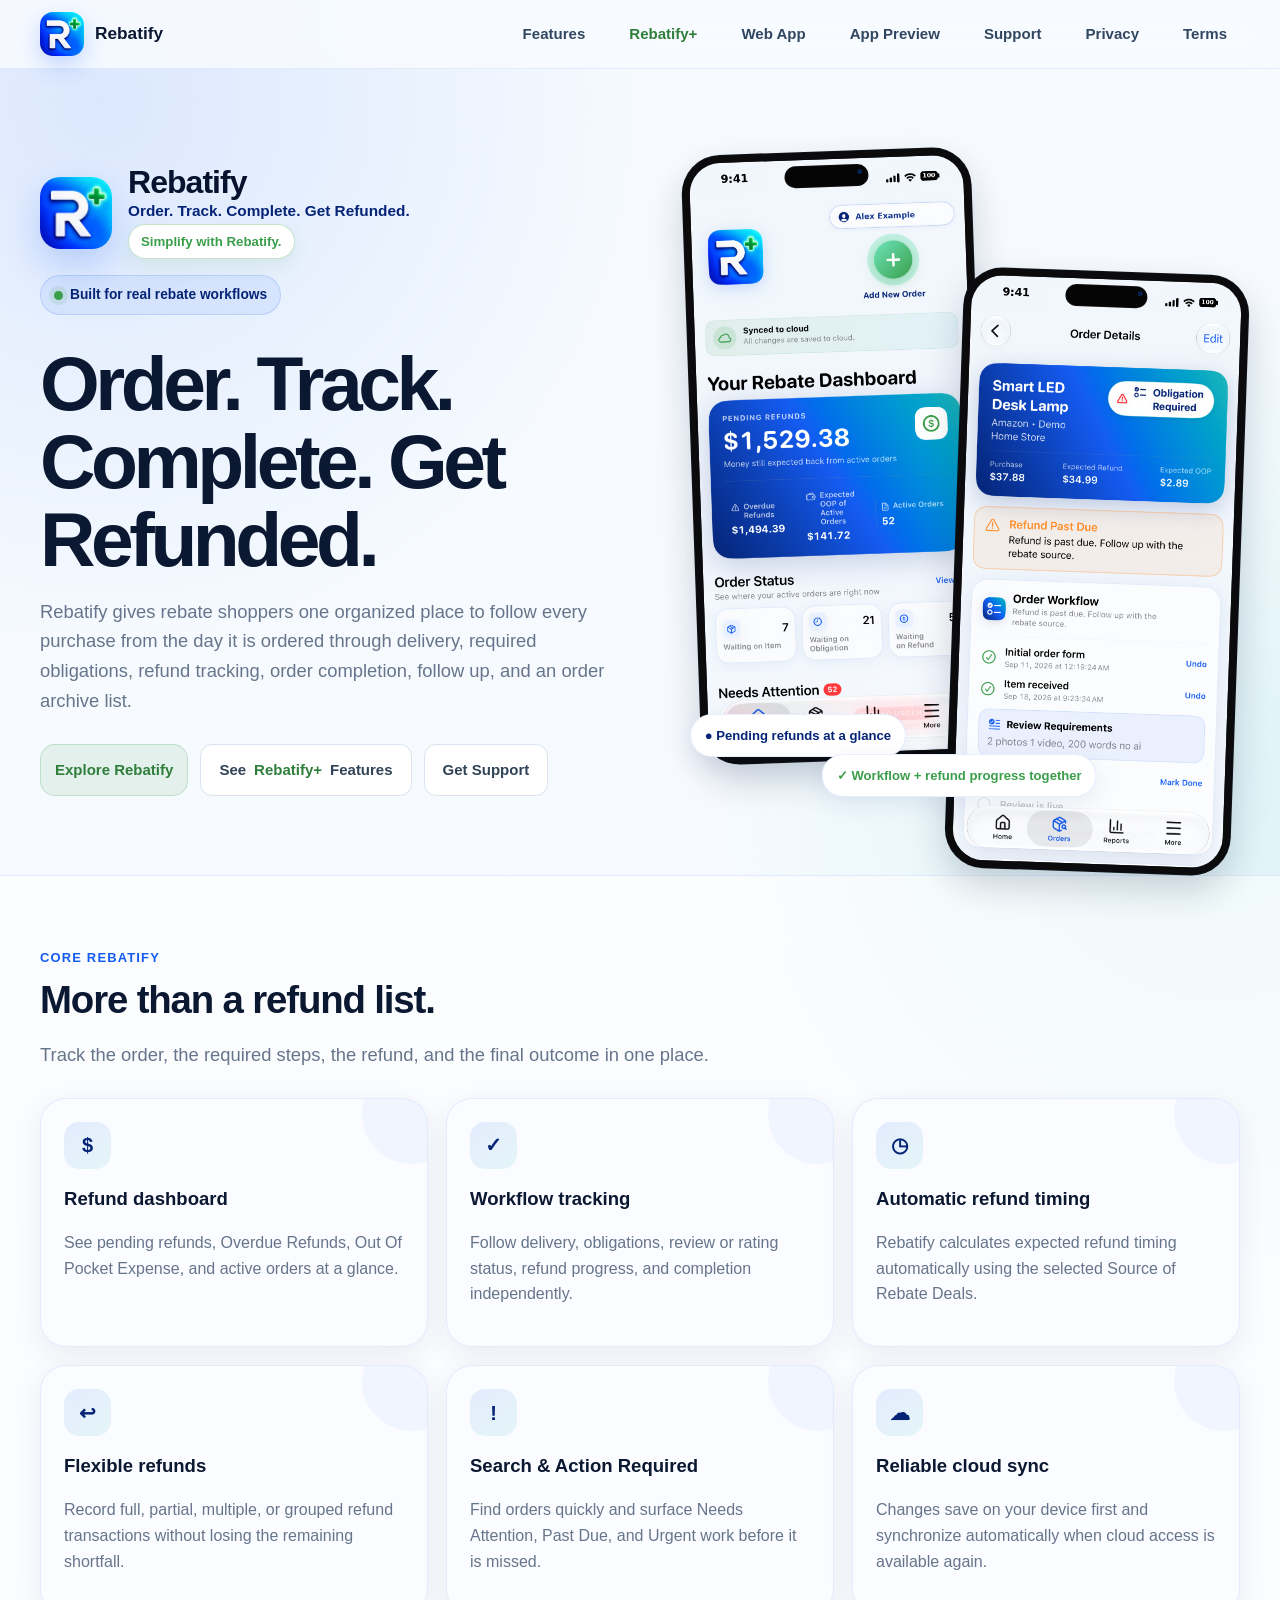
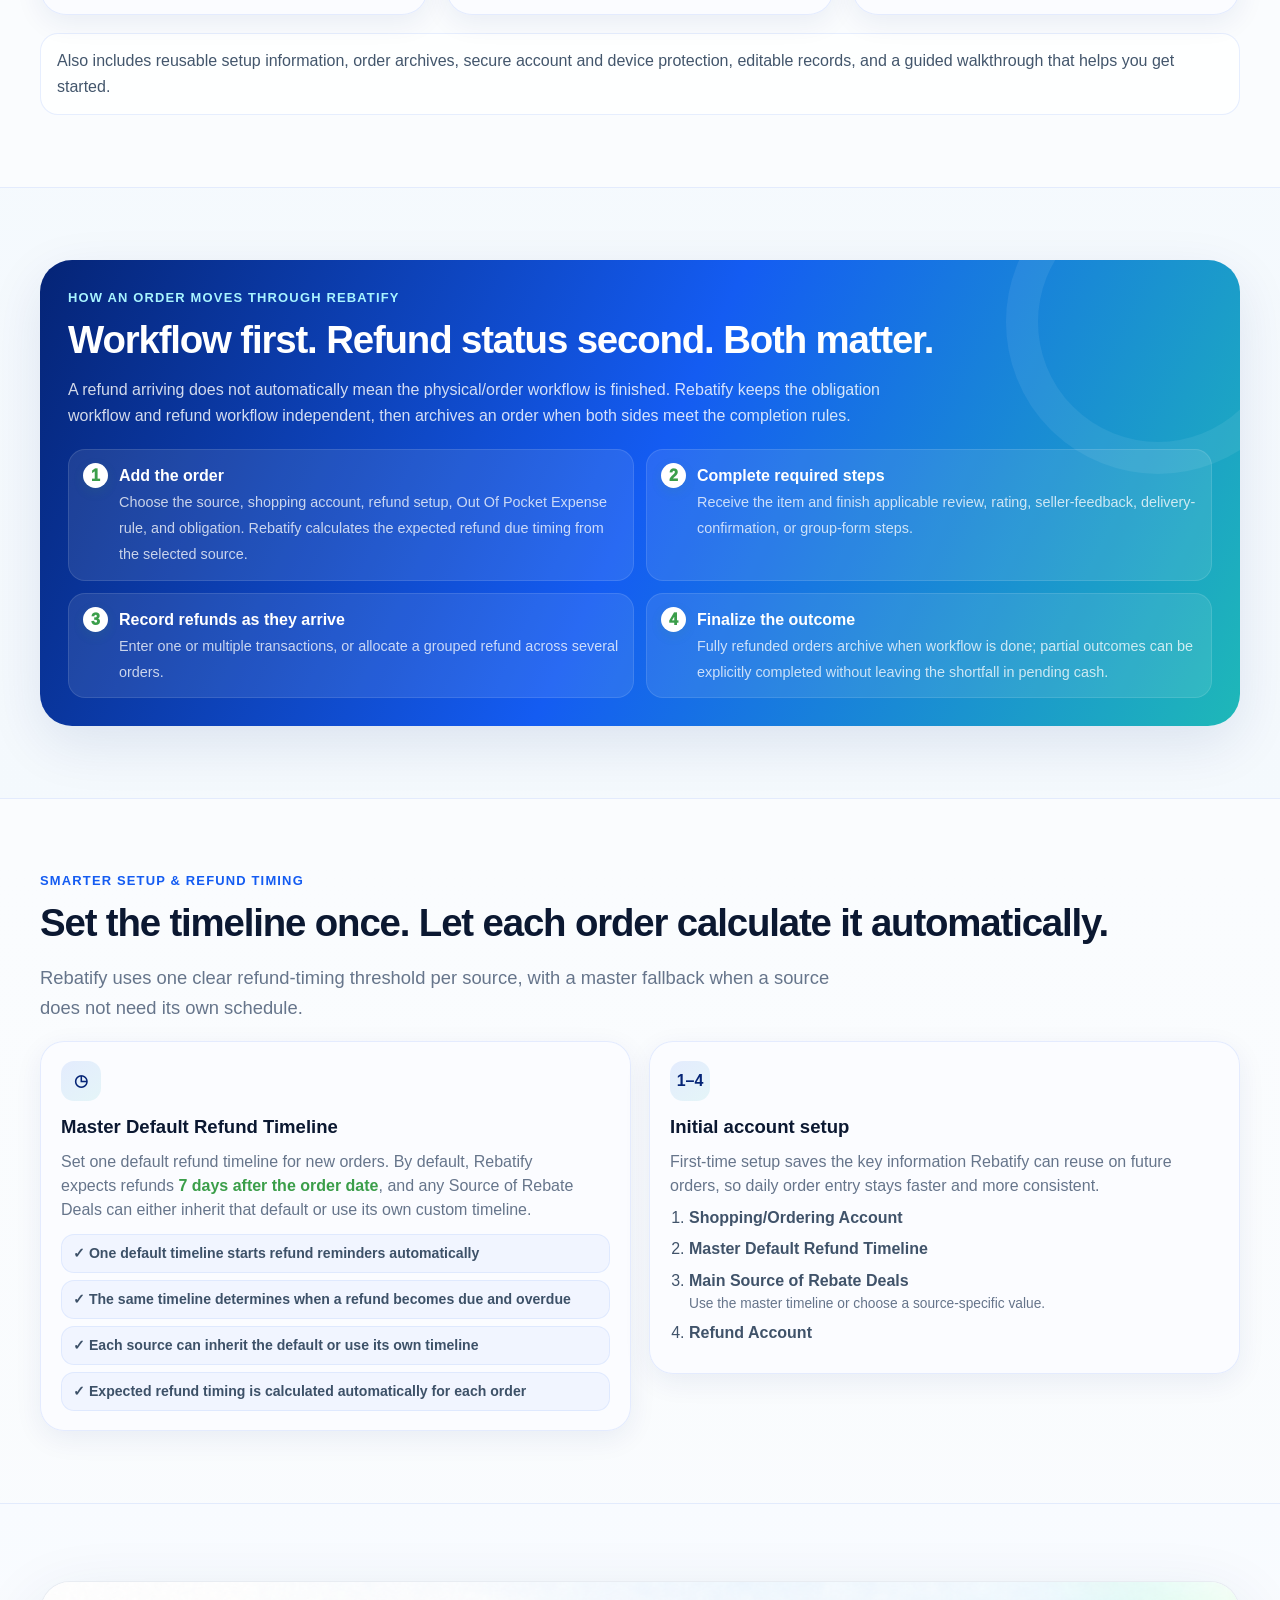
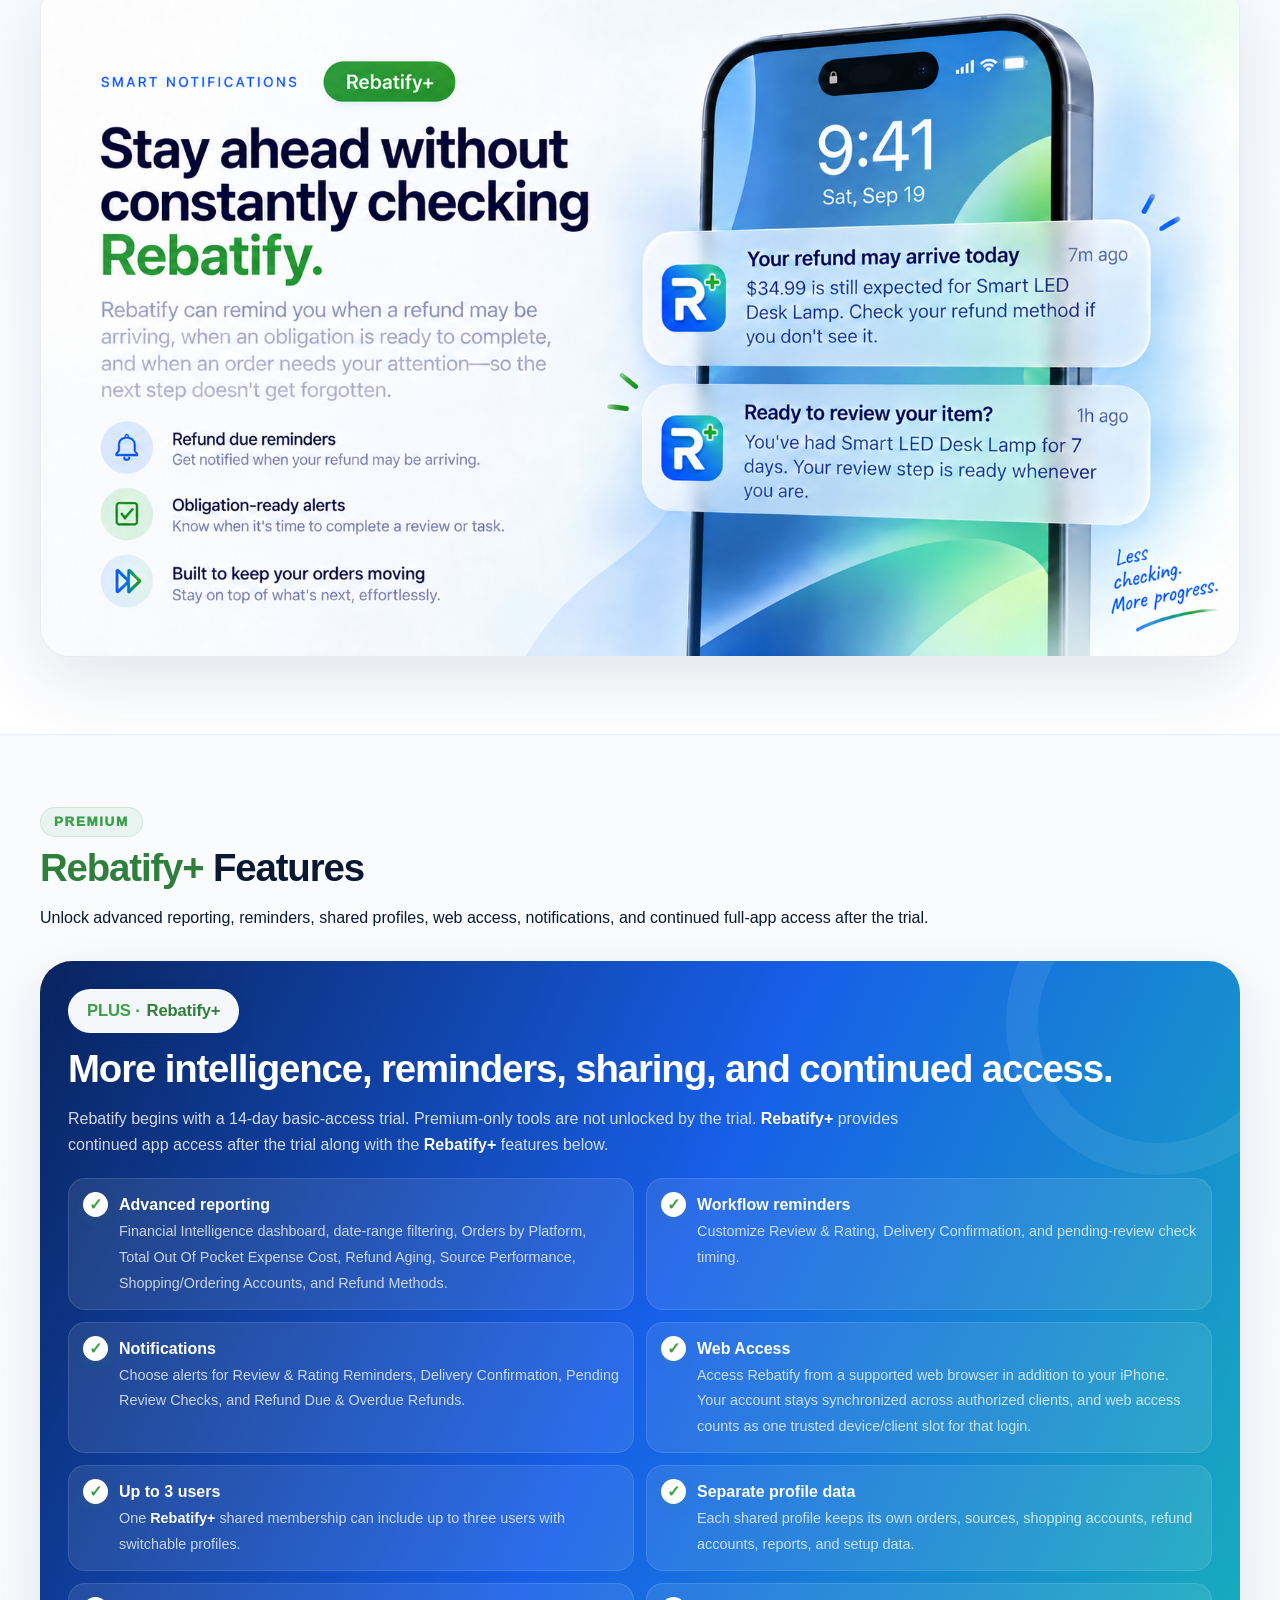
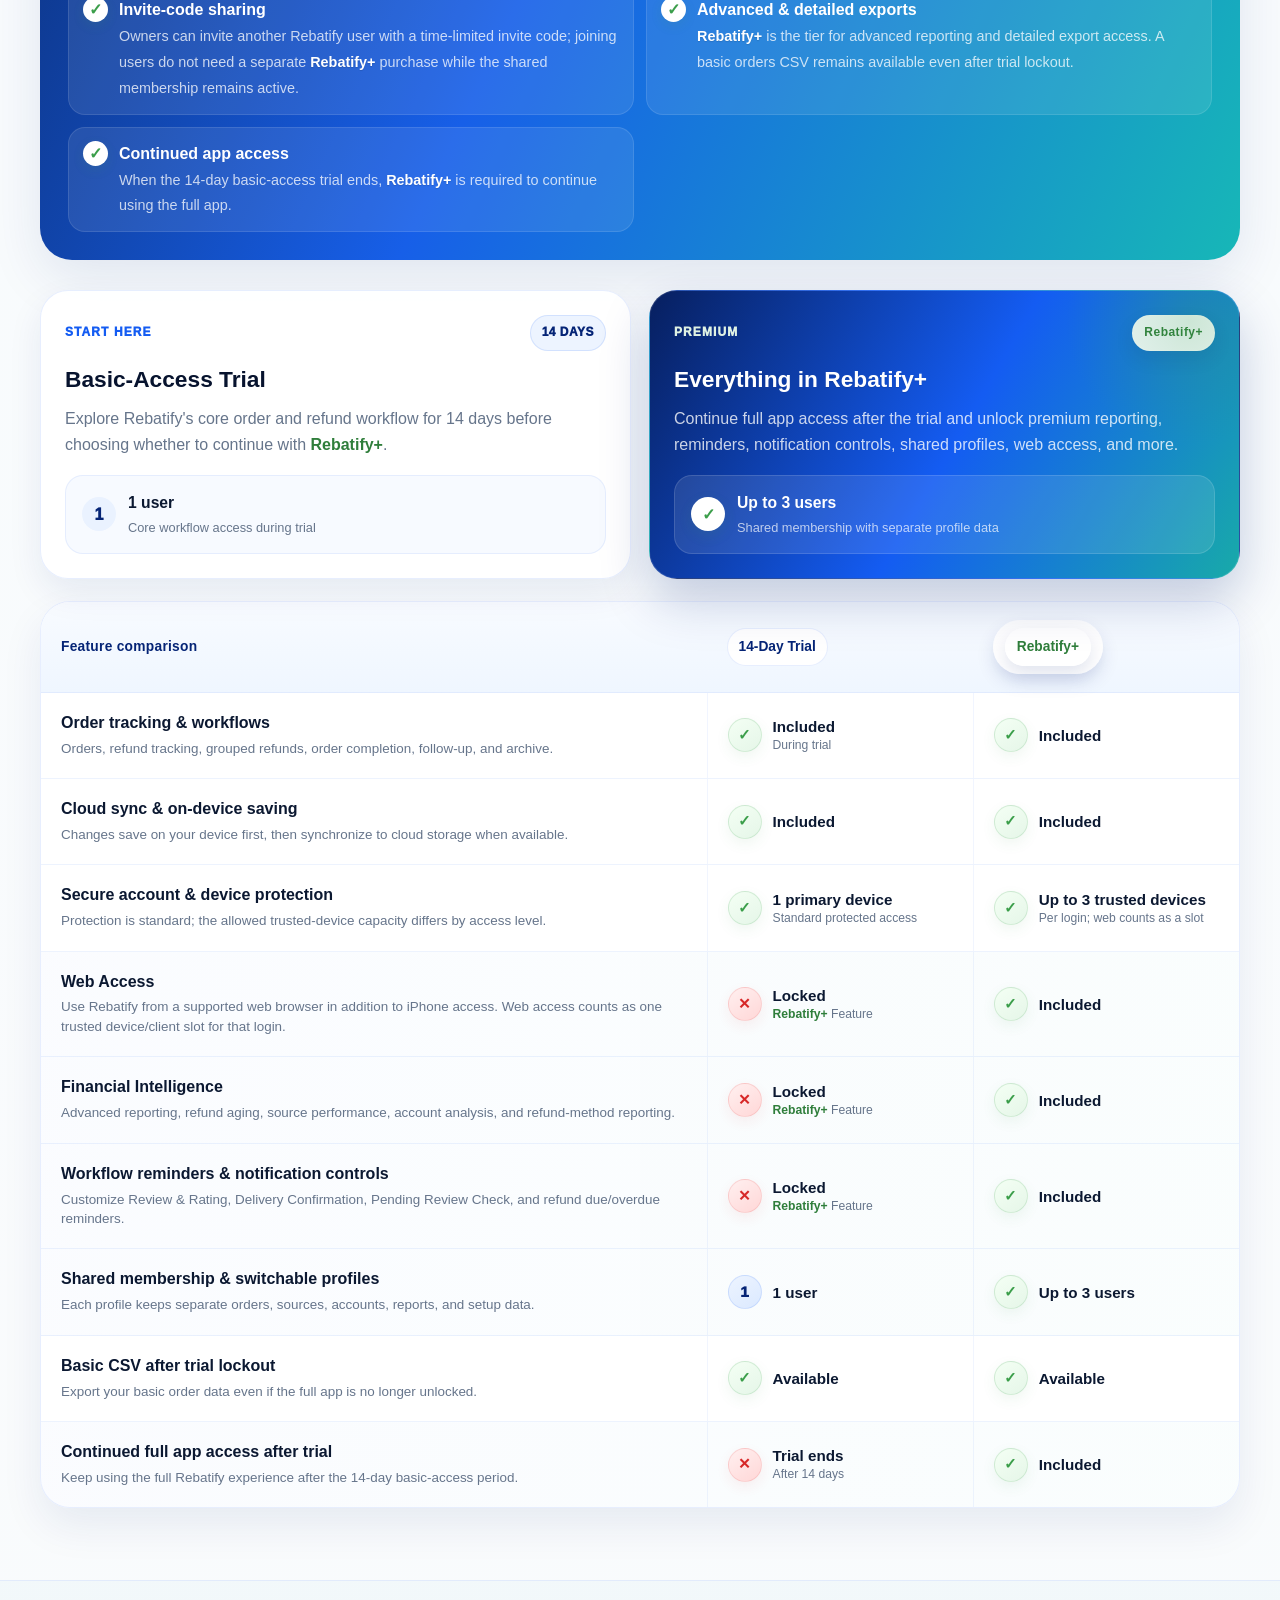
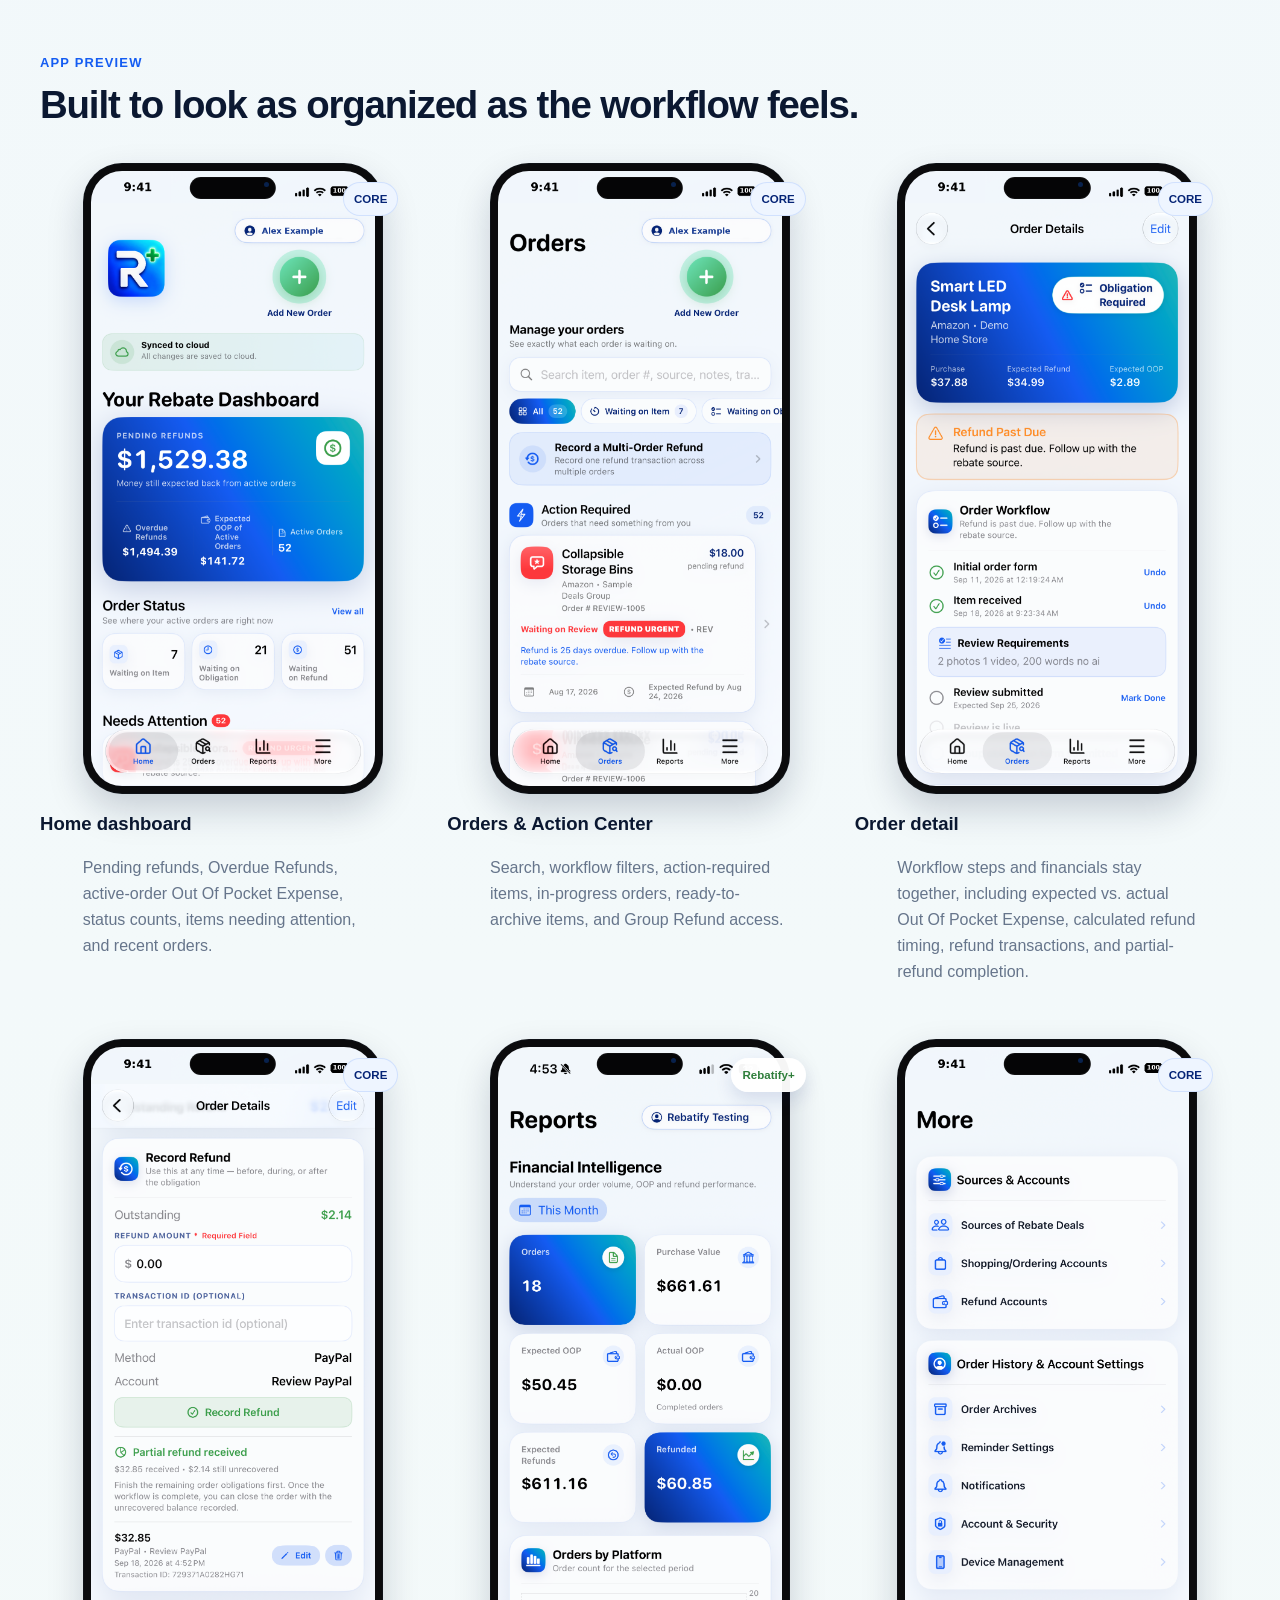
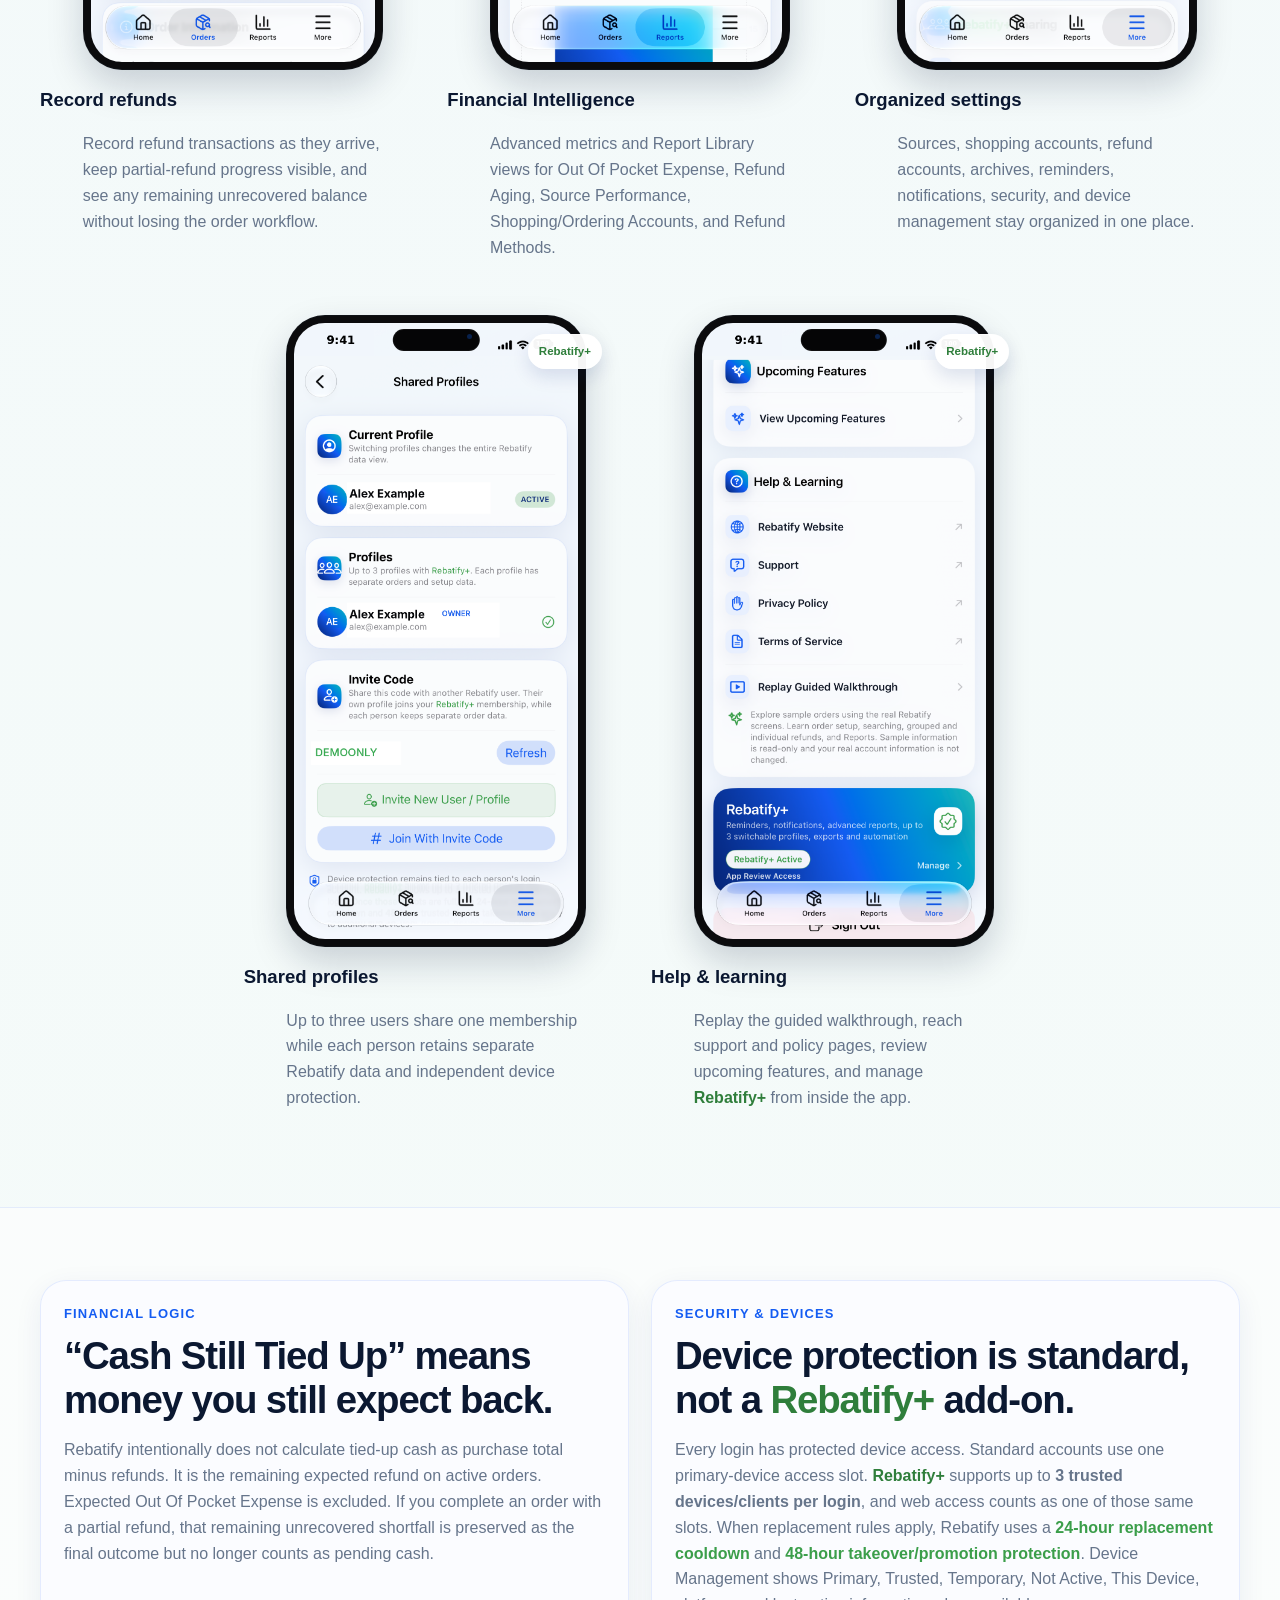
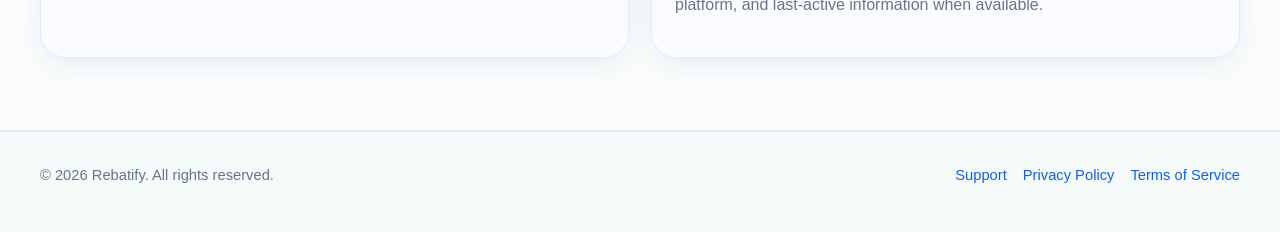
==== index.html @ 87d530fe "Add files via upload" ====
<!DOCTYPE html>

<html lang="en">
<head>
<meta charset="utf-8"/>
<meta content="width=device-width,initial-scale=1" name="viewport"/>
<meta content="#145cf2" name="theme-color"/>
<meta content="Rebatify organizes rebate purchases from order through refund, with workflow tracking, grouped refunds, cloud sync, reporting, and Rebatify+ premium tools." name="description"/>
<title>Rebatify — Order. Track. Complete. Get Refunded.</title>
<link href="app-icon.png?v=90" rel="icon"/><link href="apple-touch-icon.png?v=90" rel="apple-touch-icon"/><link href="favicon-32.png?v=90" rel="icon" sizes="32x32"/><link href="favicon-16.png?v=90" rel="icon" sizes="16x16"/>
<link href="styles.css?v=90" rel="stylesheet"/>
</head>
<body>
<header><div class="wrap nav">
<a class="brand" href="index.html"><img alt="Rebatify app icon" src="app-icon.png?v=90"/><span>Rebatify</span></a>
<nav><a href="#features">Features</a><a href="#plus"><span class="rebatify-plus-text">Rebatify+</span></a><a href="https://rebatifyapp.web.app/" title="Open the Rebatify Web App">Web App</a><a href="#screens">App Preview</a><a href="support.html">Support</a><a href="privacy.html">Privacy</a><a href="terms.html">Terms</a></nav>
</div></header>
<main>
<section class="hero"><div class="wrap hero-grid">
<div>
<div class="hero-brand"><img alt="Rebatify app icon" src="app-icon.png?v=90"/><div class="hero-brand-copy"><div class="hero-brand-title">Rebatify</div><div class="hero-brand-subtitle">Order. Track. Complete. Get Refunded.</div><div class="brand-tagline-badge">Simplify with Rebatify.</div></div></div>
<span class="eyebrow"><span class="plus-dot"></span> Built for real rebate workflows</span>
<h1>Order. Track. Complete. Get Refunded.</h1>
<p class="lead">Rebatify gives rebate shoppers one organized place to follow every purchase from the day it is ordered through delivery, required obligations, refund tracking, order completion, follow up, and an order archive list.</p>
<div class="cta-row"><a class="btn primary" href="#features">Explore Rebatify</a><a class="btn plus plus-cta" href="#plus"><span>See</span><span class="rebatify-plus-text">Rebatify+</span><span>Features</span></a><a class="btn" href="support.html">Get Support</a></div>
</div>
<div aria-label="Rebatify app preview screens" class="bubble-stage">
<div class="bubble one"><div class="phone-frame"><img alt="Rebatify Home dashboard screenshot" src="home-preview.png?v=90"/></div></div>
<div class="bubble two"><div class="phone-frame"><img alt="Rebatify Order Detail screenshot" src="order-detail-preview.png?v=90"/></div></div>
<div class="float-chip a">● Pending refunds at a glance</div>
<div class="float-chip b">✓ Workflow + refund progress together</div>
</div>
</div></section>
<section class="section alt compact-features" id="features"><div class="wrap">
<div class="kicker">Core Rebatify</div><h2>More than a refund list.</h2>
<p class="lead compact-lead">Track the order, the required steps, the refund, and the final outcome in one place.</p>
<div class="compact-feature-grid">
<article class="feature-card compact-card"><div class="icon-bubble">$</div><h3>Refund dashboard</h3><p>See pending refunds, Overdue Refunds, Out Of Pocket Expense, and active orders at a glance.</p></article>
<article class="feature-card compact-card"><div class="icon-bubble">✓</div><h3>Workflow tracking</h3><p>Follow delivery, obligations, review or rating status, refund progress, and completion independently.</p></article>
<article class="feature-card compact-card"><div class="icon-bubble">◷</div><h3>Automatic refund timing</h3><p>Rebatify calculates expected refund timing automatically using the selected Source of Rebate Deals.</p></article>
<article class="feature-card compact-card"><div class="icon-bubble">↩</div><h3>Flexible refunds</h3><p>Record full, partial, multiple, or grouped refund transactions without losing the remaining shortfall.</p></article>
<article class="feature-card compact-card"><div class="icon-bubble">!</div><h3>Search &amp; Action Required</h3><p>Find orders quickly and surface Needs Attention, Past Due, and Urgent work before it is missed.</p></article>
<article class="feature-card compact-card"><div class="icon-bubble">☁</div><h3>Reliable cloud sync</h3><p>Changes save on your device first and synchronize automatically when cloud access is available again.</p></article>
</div>
<div class="compact-feature-note">Also includes reusable setup information, order archives, secure account and device protection, editable records, and a guided walkthrough that helps you get started.</div>
</div></section>
<section class="section"><div class="wrap">
<div class="core-banner">
<div class="kicker" style="color:#a8f4ff">How an order moves through Rebatify</div><h2>Workflow first. Refund status second. Both matter.</h2>
<p>A refund arriving does not automatically mean the physical/order workflow is finished. Rebatify keeps the obligation workflow and refund workflow independent, then archives an order when both sides meet the completion rules.</p>
<div class="feature-list">
<div class="feature-line"><div class="check">1</div><div><strong>Add the order</strong><span>Choose the source, shopping account, refund setup, Out Of Pocket Expense rule, and obligation. Rebatify calculates the expected refund due timing from the selected source.</span></div></div>
<div class="feature-line"><div class="check">2</div><div><strong>Complete required steps</strong><span>Receive the item and finish applicable review, rating, seller-feedback, delivery-confirmation, or group-form steps.</span></div></div>
<div class="feature-line"><div class="check">3</div><div><strong>Record refunds as they arrive</strong><span>Enter one or multiple transactions, or allocate a grouped refund across several orders.</span></div></div>
<div class="feature-line"><div class="check">4</div><div><strong>Finalize the outcome</strong><span>Fully refunded orders archive when workflow is done; partial outcomes can be explicitly completed without leaving the shortfall in pending cash.</span></div></div>
</div>
</div>
</div></section>
<section class="section alt build154-setup"><div class="wrap">
<div class="setup-heading">
<div class="kicker">Smarter setup &amp; refund timing</div>
<h2>Set the timeline once. Let each order calculate it automatically.</h2>
<p class="lead">Rebatify uses one clear refund-timing threshold per source, with a master fallback when a source does not need its own schedule.</p>
</div>
<div class="grid2 build154-grid">
<article class="card timeline-card">
<div class="icon-bubble">◷</div>
<h3>Master Default Refund Timeline</h3>
<p>Set one default refund timeline for new orders. By default, Rebatify expects refunds <strong class="green-value">7 days after the order date</strong>, and any Source of Rebate Deals can either inherit that default or use its own custom timeline.</p>
<div class="timeline-points">
<span>✓ One default timeline starts refund reminders automatically</span>
<span>✓ The same timeline determines when a refund becomes due and overdue</span>
<span>✓ Each source can inherit the default or use its own timeline</span>
<span>✓ Expected refund timing is calculated automatically for each order</span>
</div>
</article>
<article class="card setup-card">
<div class="icon-bubble">1–4</div>
<h3>Initial account setup</h3>
<p>First-time setup saves the key information Rebatify can reuse on future orders, so daily order entry stays faster and more consistent.</p>
<ol class="setup-steps">
<li><strong>Shopping/Ordering Account</strong></li>
<li><strong>Master Default Refund Timeline</strong></li>
<li><strong>Main Source of Rebate Deals</strong><span>Use the master timeline or choose a source-specific value.</span></li>
<li><strong>Refund Account</strong></li>

</ol>
</article>
</div>
</div></section>

<section class="section smart-notifications-section" id="notifications-showcase"><div class="wrap">
  <div class="smart-notifications-mobile-copy">
    <div class="smart-notifications-eyebrow"><span>Smart notifications</span><span class="smart-plus-pill">Rebatify+</span></div>
    <h2>Stay ahead without constantly checking <span class="smart-green">Rebatify.</span></h2>
    <p>Rebatify can remind you when a refund may be arriving, when an obligation is ready to complete, and when an order needs your attention—so the next step doesn't get forgotten.</p>
  </div>
  <div class="smart-notifications-showcase-card">
    <img src="smart-notifications-showcase.png?v=90" alt="Rebatify smart notifications showing refund and review reminders on an iPhone lock screen" loading="lazy" decoding="async"/>
  </div>
</div></section>

<section class="section alt rebatify-plus-section" id="plus"><div class="wrap">
<div class="plus-section-heading">
<div class="kicker plus-kicker-heading">Premium</div>
<h2><span class="rebatify-plus-text">Rebatify+</span> Features</h2>
<p>Unlock advanced reporting, reminders, shared profiles, web access, notifications, and continued full-app access after the trial.</p>
</div>
<div class="plus-banner">
<span class="plus-badge">PLUS · <span class="rebatify-plus-text">Rebatify+</span></span>
<h2 style="margin-top:14px">More intelligence, reminders, sharing, and continued access.</h2>
<p>Rebatify begins with a 14-day basic-access trial. Premium-only tools are not unlocked by the trial. <span class="rebatify-plus-text">Rebatify+</span> provides continued app access after the trial along with the <span class="rebatify-plus-text">Rebatify+</span> features below.</p>
<div class="feature-list">
<div class="feature-line"><div class="check">✓</div><div><strong>Advanced reporting</strong><span>Financial Intelligence dashboard, date-range filtering, Orders by Platform, Total Out Of Pocket Expense Cost, Refund Aging, Source Performance, Shopping/Ordering Accounts, and Refund Methods.</span></div></div>
<div class="feature-line"><div class="check">✓</div><div><strong>Workflow reminders</strong><span>Customize Review &amp; Rating, Delivery Confirmation, and pending-review check timing.</span></div></div>
<div class="feature-line"><div class="check">✓</div><div><strong>Notifications</strong><span>Choose alerts for Review &amp; Rating Reminders, Delivery Confirmation, Pending Review Checks, and Refund Due &amp; Overdue Refunds.</span></div></div>
<div class="feature-line"><div class="check">✓</div><div><strong>Web Access</strong><span>Access Rebatify from a supported web browser in addition to your iPhone. Your account stays synchronized across authorized clients, and web access counts as one trusted device/client slot for that login.</span></div></div>
<div class="feature-line"><div class="check">✓</div><div><strong>Up to 3 users</strong><span>One <span class="rebatify-plus-text">Rebatify+</span> shared membership can include up to three users with switchable profiles.</span></div></div>
<div class="feature-line"><div class="check">✓</div><div><strong>Separate profile data</strong><span>Each shared profile keeps its own orders, sources, shopping accounts, refund accounts, reports, and setup data.</span></div></div>
<div class="feature-line"><div class="check">✓</div><div><strong>Invite-code sharing</strong><span>Owners can invite another Rebatify user with a time-limited invite code; joining users do not need a separate <span class="rebatify-plus-text">Rebatify+</span> purchase while the shared membership remains active.</span></div></div>
<div class="feature-line"><div class="check">✓</div><div><strong>Advanced &amp; detailed exports</strong><span><span class="rebatify-plus-text">Rebatify+</span> is the tier for advanced reporting and detailed export access. A basic orders CSV remains available even after trial lockout.</span></div></div>
<div class="feature-line"><div class="check">✓</div><div><strong>Continued app access</strong><span>When the 14-day basic-access trial ends, <span class="rebatify-plus-text">Rebatify+</span> is required to continue using the full app.</span></div></div>
</div>
</div>
<div class="plans-wrap">
<div class="plan-card trial-plan">
<div class="plan-topline">
<span class="plan-kicker">START HERE</span>
<span class="plan-pill trial-pill">14 DAYS</span>
</div>
<h3>Basic-Access Trial</h3>
<p>Explore Rebatify's core order and refund workflow for 14 days before choosing whether to continue with <span class="rebatify-plus-text">Rebatify+</span>.</p>
<div class="plan-highlight"><span class="plan-icon neutral">1</span><span><strong>1 user</strong><small>Core workflow access during trial</small></span></div>
</div>
<div class="plan-card plus-plan-card">
<div class="plus-glow"></div>
<div class="plan-topline">
<span class="plan-kicker plus-kicker">PREMIUM</span>
<span class="plan-pill plus-plan-pill"><span class="rebatify-plus-text">Rebatify+</span></span>
</div>
<h3>Everything in <span class="rebatify-plus-text">Rebatify+</span></h3>
<p>Continue full app access after the trial and unlock premium reporting, reminders, notification controls, shared profiles, web access, and more.</p>
<div class="plan-highlight plus-highlight"><span class="plan-icon yes">✓</span><span><strong>Up to 3 users</strong><small>Shared membership with separate profile data</small></span></div>
</div>
</div>
<div aria-label="Rebatify feature comparison" class="premium-compare">
<div class="compare-head">
<div class="compare-feature-title">Feature comparison</div>
<div class="compare-plan-title"><span>14-Day Trial</span></div>
<div class="compare-plan-title plus-title"><span><span class="rebatify-plus-text">Rebatify+</span></span></div>
</div>
<div class="compare-row">
<div class="compare-feature"><strong>Order tracking &amp; workflows</strong><span>Orders, refund tracking, grouped refunds, order completion, follow-up, and archive.</span></div>
<div class="compare-status"><span class="status-bubble yes">✓</span><div><strong>Included</strong><small>During trial</small></div></div>
<div class="compare-status"><span class="status-bubble yes">✓</span><div><strong>Included</strong></div></div>
</div>
<div class="compare-row">
<div class="compare-feature"><strong>Cloud sync &amp; on-device saving</strong><span>Changes save on your device first, then synchronize to cloud storage when available.</span></div>
<div class="compare-status"><span class="status-bubble yes">✓</span><div><strong>Included</strong></div></div>
<div class="compare-status"><span class="status-bubble yes">✓</span><div><strong>Included</strong></div></div>
</div>
<div class="compare-row">
<div class="compare-feature"><strong>Secure account &amp; device protection</strong><span>Protection is standard; the allowed trusted-device capacity differs by access level.</span></div>
<div class="compare-status"><span class="status-bubble yes">✓</span><div><strong>1 primary device</strong><small>Standard protected access</small></div></div>
<div class="compare-status"><span class="status-bubble yes">✓</span><div><strong>Up to 3 trusted devices</strong><small>Per login; web counts as a slot</small></div></div>
</div>
<div class="compare-row premium-row">
<div class="compare-feature"><strong>Web Access</strong><span>Use Rebatify from a supported web browser in addition to iPhone access. Web access counts as one trusted device/client slot for that login.</span></div>
<div class="compare-status"><span class="status-bubble no">✕</span><div><strong>Locked</strong><small><span class="rebatify-plus-text">Rebatify+</span> Feature</small></div></div>
<div class="compare-status"><span class="status-bubble yes">✓</span><div><strong>Included</strong></div></div>
</div>
<div class="compare-row premium-row">
<div class="compare-feature"><strong>Financial Intelligence</strong><span>Advanced reporting, refund aging, source performance, account analysis, and refund-method reporting.</span></div>
<div class="compare-status"><span class="status-bubble no">✕</span><div><strong>Locked</strong><small><span class="rebatify-plus-text">Rebatify+</span> Feature</small></div></div>
<div class="compare-status"><span class="status-bubble yes">✓</span><div><strong>Included</strong></div></div>
</div>
<div class="compare-row premium-row">
<div class="compare-feature"><strong>Workflow reminders &amp; notification controls</strong><span>Customize Review &amp; Rating, Delivery Confirmation, Pending Review Check, and refund due/overdue reminders.</span></div>
<div class="compare-status"><span class="status-bubble no">✕</span><div><strong>Locked</strong><small><span class="rebatify-plus-text">Rebatify+</span> Feature</small></div></div>
<div class="compare-status"><span class="status-bubble yes">✓</span><div><strong>Included</strong></div></div>
</div>
<div class="compare-row premium-row">
<div class="compare-feature"><strong>Shared membership &amp; switchable profiles</strong><span>Each profile keeps separate orders, sources, accounts, reports, and setup data.</span></div>
<div class="compare-status"><span class="status-bubble neutral">1</span><div><strong>1 user</strong></div></div>
<div class="compare-status"><span class="status-bubble yes">✓</span><div><strong>Up to 3 users</strong></div></div>
</div>
<div class="compare-row">
<div class="compare-feature"><strong>Basic CSV after trial lockout</strong><span>Export your basic order data even if the full app is no longer unlocked.</span></div>
<div class="compare-status"><span class="status-bubble yes">✓</span><div><strong>Available</strong></div></div>
<div class="compare-status"><span class="status-bubble yes">✓</span><div><strong>Available</strong></div></div>
</div>
<div class="compare-row final-row premium-row">
<div class="compare-feature"><strong>Continued full app access after trial</strong><span>Keep using the full Rebatify experience after the 14-day basic-access period.</span></div>
<div class="compare-status"><span class="status-bubble no">✕</span><div><strong>Trial ends</strong><small>After 14 days</small></div></div>
<div class="compare-status"><span class="status-bubble yes">✓</span><div><strong>Included</strong></div></div>
</div>
</div>
</div>
</section>
<section class="section app-preview-section" id="screens"><div class="wrap">
<div class="app-preview-heading"><div class="kicker">App preview</div><h2>Built to look as organized as the workflow feels.</h2></div>
<div class="screenshot-grid">
<article class="screen-card"><span class="tier-badge core">CORE</span><div class="phone-shot"><img alt="Rebatify Home dashboard screenshot" src="home-preview.png?v=90"/></div><h3>Home dashboard</h3><p>Pending refunds, Overdue Refunds, active-order Out Of Pocket Expense, status counts, items needing attention, and recent orders.</p></article>
<article class="screen-card"><span class="tier-badge core">CORE</span><div class="phone-shot"><img alt="Rebatify Orders screenshot" src="orders-preview.png?v=90"/></div><h3>Orders &amp; Action Center</h3><p>Search, workflow filters, action-required items, in-progress orders, ready-to-archive items, and Group Refund access.</p></article>
<article class="screen-card"><span class="tier-badge core">CORE</span><div class="phone-shot"><img alt="Rebatify Order Detail screenshot" src="order-detail-preview.png?v=90"/></div><h3>Order detail</h3><p>Workflow steps and financials stay together, including expected vs. actual Out Of Pocket Expense, calculated refund timing, refund transactions, and partial-refund completion.</p></article>
<article class="screen-card"><span class="tier-badge core">CORE</span><div class="phone-shot"><img alt="Rebatify Record Refund screenshot" src="refund-preview.png?v=90"/></div><h3>Record refunds</h3><p>Record refund transactions as they arrive, keep partial-refund progress visible, and see any remaining unrecovered balance without losing the order workflow.</p></article>
<article class="screen-card"><span class="tier-badge plus"><span class="rebatify-plus-text">Rebatify+</span></span><div class="phone-shot"><img alt="Rebatify Reports screenshot" src="reports-plus-preview.png?v=90"/></div><h3>Financial Intelligence</h3><p>Advanced metrics and Report Library views for Out Of Pocket Expense, Refund Aging, Source Performance, Shopping/Ordering Accounts, and Refund Methods.</p></article>
<article class="screen-card"><span class="tier-badge core">CORE</span><div class="phone-shot"><img alt="Rebatify More screen screenshot" src="more-preview.png?v=90"/></div><h3>Organized settings</h3><p>Sources, shopping accounts, refund accounts, archives, reminders, notifications, security, and device management stay organized in one place.</p></article>
<article class="screen-card"><span class="tier-badge plus"><span class="rebatify-plus-text">Rebatify+</span></span><div class="phone-shot"><img alt="Rebatify Shared Profiles screenshot" src="sharing-plus-preview.png?v=90"/></div><h3>Shared profiles</h3><p>Up to three users share one membership while each person retains separate Rebatify data and independent device protection.</p></article>
<article class="screen-card"><span class="tier-badge plus"><span class="rebatify-plus-text">Rebatify+</span></span><div class="phone-shot"><img alt="Rebatify Help and Learning screen screenshot" src="help-learning-preview.png?v=90"/></div><h3>Help &amp; learning</h3><p>Replay the guided walkthrough, reach support and policy pages, review upcoming features, and manage <span class="rebatify-plus-text">Rebatify+</span> from inside the app.</p></article>
</div>
</div></section>
<section class="section alt"><div class="wrap grid2">
<div class="card"><div class="kicker">Financial logic</div><h2>“Cash Still Tied Up” means money you still expect back.</h2><p>Rebatify intentionally does not calculate tied-up cash as purchase total minus refunds. It is the remaining expected refund on active orders. Expected Out Of Pocket Expense is excluded. If you complete an order with a partial refund, that remaining unrecovered shortfall is preserved as the final outcome but no longer counts as pending cash.</p></div>
<div class="card"><div class="kicker">Security &amp; devices</div><h2>Device protection is standard, not a <span class="rebatify-plus-text">Rebatify+</span> add-on.</h2><p>Every login has protected device access. Standard accounts use one primary-device access slot. <span class="rebatify-plus-text">Rebatify+</span> supports up to <strong>3 trusted devices/clients per login</strong>, and web access counts as one of those same slots. When replacement rules apply, Rebatify uses a <strong class="green-value">24-hour replacement cooldown</strong> and <strong class="green-value">48-hour takeover/promotion protection</strong>. Device Management shows Primary, Trusted, Temporary, Not Active, This Device, platform, and last-active information when available.</p></div>
</div></section>
</main>
<footer><div class="wrap foot"><div>© 2026 Rebatify. All rights reserved.</div><div class="foot-links"><a href="support.html">Support</a><a href="privacy.html">Privacy Policy</a><a href="terms.html">Terms of Service</a></div></div></footer>
<script src="public-nav.js?v=90"></script></body></html>
---- styles.css ----
:root{
  --navy:#07132e;
  --deep:#052476;
  --blue:#145cf2;
  --blue2:#2d78ff;
  --teal:#1eb8b8;
  --green:#3B9E4A;
  --green-soft:rgba(59,158,74,.10);
  --green-soft-2:rgba(59,158,74,.16);
  --green-line:rgba(59,158,74,.28);
  --ink:#0b1831;
  --muted:#66758b;
  --bg:#f3f8fc;
  --bg2:#eff8ff;
  --card:#fbfcff;
  --white:#fff;
  --line:rgba(20,92,242,.10);
  --shadow:0 18px 54px rgba(5,36,118,.10);
  --softshadow:0 8px 28px rgba(5,36,118,.07);
  --radius:26px;
}
*{box-sizing:border-box}
[hidden]{display:none!important}
html{scroll-behavior:smooth}
body{
  margin:0;
  color:var(--ink);
  font-family:-apple-system,BlinkMacSystemFont,"SF Pro Display","SF Pro Text","Segoe UI",Roboto,Helvetica,Arial,sans-serif;
  line-height:1.62;
  background:
    radial-gradient(circle at 8% 1%,rgba(20,92,242,.12),transparent 35rem),
    radial-gradient(circle at 95% 8%,rgba(30,184,184,.11),transparent 31rem),
    linear-gradient(180deg,#f7fbff 0%,#f1f7fb 50%,#f5fbf9 100%);
}
img{display:block;max-width:100%}
a{color:var(--blue);text-decoration:none}
a:hover{text-decoration:underline}
.wrap{width:min(1200px,calc(100% - 36px));margin:auto}
header{
  position:sticky;top:0;z-index:50;
  backdrop-filter:blur(18px);
  background:rgba(247,251,255,.88);
  border-bottom:1px solid rgba(20,92,242,.09);
}
.nav{display:flex;align-items:center;justify-content:space-between;gap:22px;padding:12px 0}
.brand{display:flex;align-items:center;gap:11px;color:var(--ink);font-size:1.08rem;font-weight:850}
.brand img{width:44px;height:44px;border-radius:13px;box-shadow:0 9px 22px rgba(20,92,242,.22)}
nav{display:flex;align-items:center;gap:18px;flex-wrap:wrap}
nav a{color:#314660;font-weight:700;font-size:.94rem}
.hero{padding:82px 0 64px}
.hero-grid{display:grid;grid-template-columns:1.02fr .98fr;gap:54px;align-items:center}
.hero-brand{display:flex;align-items:center;gap:16px;margin-bottom:16px}
.hero-brand img{width:72px;height:72px;border-radius:20px;box-shadow:0 16px 36px rgba(20,92,242,.22)}
.hero-brand-copy{display:flex;flex-direction:column;gap:4px}
.hero-brand-title{font-size:2rem;font-weight:900;letter-spacing:-.03em;color:var(--navy);line-height:1}
.hero-brand-subtitle{font-size:.96rem;font-weight:750;color:var(--deep);line-height:1.15}
.brand-tagline-badge{display:inline-flex;align-items:center;justify-content:center;width:max-content;padding:6px 12px;border-radius:999px;background:#fff;border:1px solid var(--green-line);box-shadow:0 8px 18px rgba(59,158,74,.10);font-size:.83rem;font-weight:800;color:var(--green)}
.eyebrow,.pill,.tier-badge,.plan-pill,.plus-badge,.brand-tagline-badge,.compare-plan-title span,.pluspill{display:inline-flex;align-items:center;gap:7px;border-radius:999px;font-weight:800}
.eyebrow{padding:8px 13px;background:rgba(20,92,242,.08);border:1px solid rgba(20,92,242,.15);color:var(--deep);font-size:.86rem}
.plus-dot{width:9px;height:9px;border-radius:50%;background:var(--green);box-shadow:0 0 0 5px rgba(59,158,74,.12)}
h1{margin:30px 0 18px;font-size:clamp(2.85rem,6vw,5.25rem);line-height:1.01;letter-spacing:-.058em}
h2{margin:0 0 14px;font-size:clamp(1.8rem,3vw,2.55rem);line-height:1.13;letter-spacing:-.03em}
h3{margin:0 0 9px;font-size:1.16rem}
.lead{max-width:790px;color:var(--muted);font-size:1.15rem}
.cta-row{display:flex;gap:12px;flex-wrap:wrap;margin-top:28px}
.btn{display:inline-flex;align-items:center;justify-content:center;padding:13px 18px;border-radius:15px;border:1px solid rgba(20,92,242,.12);font-weight:800;background:rgba(255,255,255,.9);color:var(--ink);box-shadow:var(--softshadow);transition:transform .18s ease, box-shadow .18s ease}
.btn.primary{color:#fff;border:0;background:linear-gradient(105deg,var(--deep),var(--blue),var(--teal));box-shadow:0 12px 30px rgba(20,92,242,.25)}
.btn.plus{color:var(--green);border:1px solid var(--green-line);background:rgba(255,255,255,.96);box-shadow:0 12px 24px rgba(59,158,74,.10)}
.btn:hover{text-decoration:none;transform:translateY(-1px)}
.bubble-stage{position:relative;min-height:660px}
.bubble{position:absolute;border-radius:34px;padding:0;background:transparent;border:0;box-shadow:none;backdrop-filter:none}
.bubble img{border-radius:25px}
.bubble.one{width:300px;left:8px;top:0;transform:rotate(-2deg)}
.bubble.two{width:286px;right:0;top:120px;transform:rotate(2deg)}
.float-chip{position:absolute;z-index:6;padding:10px 14px;border-radius:999px;background:var(--white);box-shadow:var(--softshadow);border:1px solid var(--line);font-size:.82rem;font-weight:850}
.float-chip.a{left:2%;bottom:54px;color:var(--deep)}
.float-chip.b{right:1%;bottom:12px;color:var(--green)}
.section{padding:72px 0}
.section.alt{background:rgba(255,255,255,.55);border-top:1px solid var(--line);border-bottom:1px solid var(--line)}
.kicker{margin-bottom:9px;color:var(--blue);font-size:.81rem;font-weight:900;letter-spacing:.09em;text-transform:uppercase}
.grid2{display:grid;grid-template-columns:1fr 1fr;gap:22px}
.grid3{display:grid;grid-template-columns:repeat(3,1fr);gap:18px}
.grid4{display:grid;grid-template-columns:repeat(4,1fr);gap:18px}
.card,.feature-card,.faq details,.legal-card,.tier-panel{background:rgba(251,252,255,.92);border:1px solid var(--line);box-shadow:var(--softshadow)}
.card,.feature-card{border-radius:var(--radius);padding:23px}
.feature-card{position:relative;overflow:hidden}
.feature-card:before{content:"";position:absolute;right:-35px;top:-35px;width:100px;height:100px;border-radius:50%;background:rgba(20,92,242,.045)}
.icon-bubble{width:47px;height:47px;border-radius:15px;display:grid;place-items:center;margin-bottom:15px;background:linear-gradient(145deg,rgba(20,92,242,.10),rgba(30,184,184,.10));color:var(--deep);font-size:1.25rem;font-weight:900}
.muted,.feature-card p,.card p{color:var(--muted)}
.core-banner,.plus-banner{position:relative;overflow:hidden;border-radius:32px;padding:28px;box-shadow:var(--shadow)}
.core-banner{background:linear-gradient(115deg,var(--deep),var(--blue),var(--teal));color:#fff}
.plus-banner{background:linear-gradient(115deg,#09245f 0%,#175fe8 48%,#17b7b7 100%);color:#fff}
.core-banner:after,.plus-banner:after{content:"";position:absolute;width:240px;height:240px;border-radius:50%;right:-70px;top:-90px;border:32px solid rgba(255,255,255,.07)}
.core-banner p,.plus-banner p{color:rgba(255,255,255,.82);max-width:840px}
.plus-badge,.tier-badge.plus,.plus-plan-pill,.compare-plan-title.plus-title span{background:rgba(255,255,255,.96);color:var(--green);border:1px solid rgba(255,255,255,.55);box-shadow:0 8px 18px rgba(5,36,118,.12)}
.feature-list{display:grid;grid-template-columns:repeat(2,1fr);gap:12px;margin-top:20px}
.feature-line{display:flex;gap:11px;align-items:flex-start;background:rgba(255,255,255,.09);border:1px solid rgba(255,255,255,.11);padding:13px 14px;border-radius:17px}
.feature-line .check{flex:0 0 25px;width:25px;height:25px;border-radius:50%;display:grid;place-items:center;background:#fff;color:var(--green);font-weight:1000;box-shadow:0 4px 12px rgba(59,158,74,.12)}
.feature-line strong{display:block;color:#fff}
.feature-line span{color:rgba(255,255,255,.76);font-size:.9rem}
.compact-feature-grid{display:grid;grid-template-columns:repeat(3,1fr);gap:18px;margin-top:28px}
.compact-feature-note{margin-top:18px;padding:14px 16px;border-radius:18px;background:rgba(255,255,255,.76);border:1px solid var(--line);color:#43566c}
.compact-lead{max-width:720px}
.build154-grid{align-items:stretch}
.timeline-points{display:grid;gap:10px;margin-top:18px}
.timeline-points span{display:flex;align-items:flex-start;gap:9px;padding:12px 14px;border-radius:16px;background:rgba(20,92,242,.04);border:1px solid rgba(20,92,242,.08);font-weight:650;color:#3d5168}
.setup-heading{margin-bottom:26px}
.setup-steps{margin:14px 0 0;padding-left:20px;color:#40536a}
.setup-steps li{margin-bottom:12px}
.setup-steps span{display:block;font-size:.92rem;color:var(--muted)}
.green-value,.rebatify-plus-text,.yes{color:var(--green);font-weight:850}
.plusonly{color:var(--deep);font-weight:850}.basic{color:#6f7c90;font-weight:750}
.screenshot-grid{display:grid;grid-template-columns:repeat(3,1fr);gap:22px;margin-top:28px}
.screen-card{position:relative;border-radius:30px;padding:0 0 20px;background:transparent;border:0;box-shadow:none}
.screen-card img{border-radius:22px;border:none;box-shadow:none}
.screen-card h3{margin-top:15px}
.screen-card p{color:var(--muted);margin-bottom:4px;max-width:300px;margin-left:auto;margin-right:auto}
.tier-badge{position:absolute;top:27px;right:27px;padding:7px 10px;font-size:.72rem;z-index:2}
.tier-badge.core{background:#eef5ff;color:var(--deep);border:1px solid rgba(20,92,242,.13)}
.feature-table{width:100%;border-collapse:separate;border-spacing:0;overflow:hidden;border-radius:25px;background:rgba(255,255,255,.91);border:1px solid var(--line);box-shadow:var(--softshadow)}
.feature-table th,.feature-table td{padding:15px 17px;text-align:left;border-bottom:1px solid rgba(20,92,242,.08);vertical-align:top}
.feature-table th{background:linear-gradient(180deg,#f9fcff,#f1f7ff);color:var(--deep);font-size:.9rem}
.feature-table tr:last-child td{border-bottom:0}
.notice{padding:16px 18px;border-radius:18px;background:linear-gradient(135deg,rgba(20,92,242,.08),rgba(30,184,184,.06));border:1px solid rgba(20,92,242,.12);color:#324761}
.page-head{padding:62px 0 28px}
.page-head h1{font-size:clamp(2.7rem,5vw,4.45rem)}
.support-grid{display:grid;grid-template-columns:repeat(3,1fr);gap:18px}
.faq{margin:24px 0 70px}
.faq h2{margin-bottom:18px}
.faq details{border-radius:19px;padding:17px 19px;margin:11px 0}
.faq summary{cursor:pointer;font-weight:850;color:var(--ink)}
.faq details p{color:#40536a}
.legal-card{border-radius:28px;padding:clamp(24px,4vw,46px);margin-bottom:70px}
.legal-card h2{font-size:1.5rem;margin-top:36px}
.legal-card h3{margin-top:24px}
.legal-card p,.legal-card li{color:#3f536a}
.legal-card ul{padding-left:23px}
.code-path{display:inline-flex;gap:7px;align-items:center;flex-wrap:wrap;padding:7px 10px;border-radius:11px;background:rgba(20,92,242,.07);color:var(--deep);font-weight:800;font-size:.9rem}
footer{padding:32px 0 44px;border-top:1px solid var(--line);color:var(--muted);font-size:.92rem}
.foot{display:flex;justify-content:space-between;gap:18px;flex-wrap:wrap}
.foot-links{display:flex;gap:16px;flex-wrap:wrap}
.phone-frame{width:100%;max-width:290px;margin:0 auto;border-radius:30px;padding:0;background:transparent;box-shadow:none;overflow:hidden}
.phone-frame img,.phone-shot img{display:block;width:100%;height:auto;aspect-ratio:430 / 932;border-radius:26px;image-rendering:auto;border:none}
.bubble img{border-radius:26px}
.phone-shot{width:min(100%,300px);margin:8px auto 0;border-radius:30px;padding:0;background:transparent;border:none;box-shadow:none;overflow:hidden}
.plans-wrap{display:grid;grid-template-columns:1fr 1fr;gap:18px;margin-top:30px;margin-bottom:22px}
.plan-card{position:relative;overflow:hidden;border-radius:28px;padding:24px;border:1px solid rgba(20,92,242,.10);background:rgba(255,255,255,.92);box-shadow:0 14px 34px rgba(5,36,118,.08)}
.plan-card h3{font-size:1.42rem;margin:10px 0 8px;color:var(--navy)}
.plan-card p{color:var(--muted);margin:0 0 18px;max-width:560px}
.plan-topline{display:flex;justify-content:space-between;align-items:center;gap:12px}
.plan-kicker{font-size:.75rem;font-weight:950;letter-spacing:.09em;color:var(--blue)}
.plus-kicker,.plus-kicker-heading{color:#dff1e3}
.plan-pill{justify-content:center;padding:7px 11px;font-size:.75rem;font-weight:950;letter-spacing:.04em}
.trial-pill{background:#edf4ff;color:var(--deep);border:1px solid rgba(20,92,242,.12)}
.plus-plan-card{color:#fff;background:linear-gradient(120deg,#071f5f 0%,#145cf2 52%,#18aaa9 100%);border-color:rgba(255,255,255,.13);box-shadow:0 22px 50px rgba(5,36,118,.22)}
.plus-plan-card h3{color:#fff}
.plus-plan-card p{color:rgba(255,255,255,.79)}
.plus-glow{position:absolute;right:-80px;top:-100px;width:260px;height:260px;border-radius:50%;background:radial-gradient(circle,rgba(59,158,74,.22),rgba(59,158,74,0) 67%);pointer-events:none}
.plan-highlight{display:flex;align-items:center;gap:12px;padding:14px 16px;border-radius:18px;background:#f7faff;border:1px solid rgba(20,92,242,.08)}
.plus-highlight{background:rgba(255,255,255,.10);border-color:rgba(255,255,255,.13)}
.plan-highlight span:last-child{display:flex;flex-direction:column;gap:2px}
.plan-highlight strong{font-size:.98rem}
.plan-highlight small{color:var(--muted);font-size:.8rem}
.plus-highlight small{color:rgba(255,255,255,.70)}
.plan-icon{width:34px;height:34px;border-radius:50%;display:grid;place-items:center;font-weight:950;flex:0 0 34px}
.plan-icon.yes{background:#fff;color:var(--green);box-shadow:0 5px 14px rgba(59,158,74,.12)}
.plan-icon.neutral{background:#eaf2ff;color:var(--deep)}
.premium-compare{overflow:hidden;border-radius:30px;border:1px solid rgba(20,92,242,.10);background:rgba(255,255,255,.94);box-shadow:0 18px 42px rgba(5,36,118,.08)}
.compare-head,.compare-row{display:grid;grid-template-columns:minmax(0,1.8fr) minmax(185px,.72fr) minmax(185px,.72fr);align-items:stretch}
.compare-head{background:linear-gradient(180deg,#f8fbff,#eff6ff);border-bottom:1px solid rgba(20,92,242,.10)}
.compare-head>div{padding:18px 20px;font-size:.86rem;font-weight:900;color:var(--deep);display:flex;align-items:center}
.compare-feature-title{letter-spacing:.02em}
.compare-plan-title{justify-content:flex-start}
.compare-plan-title span{padding:7px 11px;background:#fff;border:1px solid rgba(20,92,242,.10)}
.compare-row{position:relative;border-bottom:1px solid rgba(20,92,242,.075);transition:background .18s ease}
.compare-row:hover{background:rgba(20,92,242,.025)}
.compare-row.premium-row{background:linear-gradient(90deg,rgba(20,92,242,.018),rgba(30,184,184,.025))}
.compare-row.final-row{border-bottom:0}
.compare-row>div{padding:20px;display:flex;align-items:center}
.compare-feature{display:flex!important;flex-direction:column;align-items:flex-start!important;gap:5px}
.compare-feature strong{font-size:1rem;color:var(--ink);line-height:1.3}
.compare-feature span{color:var(--muted);font-size:.84rem;line-height:1.45;max-width:680px}
.compare-status{gap:11px;border-left:1px solid rgba(20,92,242,.06)}
.compare-status>div{display:flex;flex-direction:column;gap:2px;min-width:0}
.compare-status strong{font-size:.95rem;line-height:1.25;color:var(--ink)}
.compare-status small{font-size:.76rem;line-height:1.3;color:var(--muted)}
.status-bubble{width:34px;height:34px;border-radius:50%;display:grid;place-items:center;font-size:.96rem;font-weight:1000;flex:0 0 34px}
.status-bubble.yes{background:linear-gradient(145deg,#f4fff4,#e5f6e8);color:var(--green);border:1px solid rgba(59,158,74,.16);box-shadow:0 5px 14px rgba(59,158,74,.08)}
.status-bubble.no{background:linear-gradient(145deg,#fff0f0,#ffd7d7);color:#d72828;border:1px solid rgba(215,40,40,.12);box-shadow:0 5px 14px rgba(215,40,40,.07)}
.status-bubble.neutral{background:linear-gradient(145deg,#edf4ff,#dbe9ff);color:var(--deep);border:1px solid rgba(20,92,242,.12)}
.status-mark{display:inline-flex;align-items:center;justify-content:center;width:32px;height:32px;border-radius:999px;font-size:1rem;font-weight:900;margin-right:10px;vertical-align:top;flex:0 0 32px}
.yes-mark{background:var(--green-soft);color:var(--green);border:1px solid var(--green-line)}
.no-mark{background:rgba(220,38,38,.10);color:#dc2626;border:1px solid rgba(220,38,38,.16)}
.neutral-mark{background:rgba(20,92,242,.08);color:var(--deep);border:1px solid rgba(20,92,242,.14)}
.status-copy{display:inline-flex;flex-direction:column;gap:2px;min-width:0}
.status-copy strong{font-size:1rem;line-height:1.25;color:var(--deep)}
.status-copy small{font-size:.8rem;line-height:1.3;color:#6f7c90}
@media (min-width:1001px){
  .screenshot-grid{display:grid;grid-template-columns:repeat(6,minmax(0,1fr));gap:22px;align-items:start}
  .screenshot-grid .screen-card{grid-column:span 2}
  .screenshot-grid .screen-card:nth-child(7){grid-column:2 / span 2}
  .screenshot-grid .screen-card:nth-child(8){grid-column:4 / span 2}
}
@media(max-width:1000px){
  .hero-grid,.grid4,.grid3,.screenshot-grid,.support-grid,.compact-feature-grid{grid-template-columns:1fr 1fr}
  .bubble-stage{min-height:600px}
  .feature-list{grid-template-columns:1fr}
  .bubble.one{width:280px}
  .bubble.two{width:266px}
}
@media(min-width:761px) and (max-width:1000px){
  .screenshot-grid{grid-template-columns:repeat(2,minmax(0,1fr))}
  .screenshot-grid .screen-card,.screenshot-grid .screen-card:nth-child(7),.screenshot-grid .screen-card:nth-child(8){grid-column:auto}
}
@media(max-width:760px){
  .plans-wrap{grid-template-columns:1fr}
  .compare-head{display:none}
  .premium-compare{background:transparent;border:0;box-shadow:none;display:grid;gap:14px}
  .compare-row{grid-template-columns:1fr 1fr;border:1px solid rgba(20,92,242,.10);border-radius:22px;background:rgba(255,255,255,.94);overflow:hidden}
  .compare-row.premium-row{background:linear-gradient(180deg,#fbfdff,#f7fbff)}
  .compare-feature{grid-column:1 / -1;border-bottom:1px solid rgba(20,92,242,.07)}
  .compare-status{border-left:0;padding-top:15px!important;padding-bottom:15px!important;flex-wrap:wrap}
  .compare-status:nth-child(3){border-left:1px solid rgba(20,92,242,.07)}
  .compare-status:before{display:block;font-size:.68rem;font-weight:900;color:#7a8798;text-transform:uppercase;letter-spacing:.07em;margin-right:2px}
  .compare-status:nth-child(2):before{content:'14-Day Trial'}
  .compare-status:nth-child(3):before{content:'Rebatify+'}
}
@media(max-width:760px){
  .hero-grid,.grid2,.grid3,.grid4,.screenshot-grid,.support-grid,.compact-feature-grid{grid-template-columns:1fr}
  .hero{padding-top:58px}
  .bubble-stage{min-height:760px;max-width:620px;margin:auto}
  .bubble.one{width:260px;left:0}
  .bubble.two{width:248px;top:160px;right:4px}
  .phone-shot{width:min(100%,280px)}
  .feature-table{font-size:.86rem}
  .feature-table th,.feature-table td{padding:12px 10px}
}
@media(max-width:560px){
  .nav{align-items:flex-start;flex-direction:column}
  nav{gap:11px;font-size:.9rem}
  h1{font-size:3rem}
  .wrap{width:min(100% - 24px,1200px)}
  .bubble-stage{min-height:690px}
  .bubble.one{width:240px}
  .bubble.two{width:228px;top:145px}
  .float-chip{display:none}
  .feature-table td:nth-child(2),.feature-table td:nth-child(3){width:auto}
  .compare-row{grid-template-columns:1fr}
  .compare-feature{grid-column:1}
  .compare-status:nth-child(3){border-left:0;border-top:1px solid rgba(20,92,242,.06)}
  .plan-card{padding:20px}
  .hero-brand{align-items:flex-start}
  .hero-brand img{width:60px;height:60px;border-radius:18px}
  .hero-brand-title{font-size:1.7rem}
  .hero-brand-subtitle{font-size:.9rem}
}

/* Build 16 - restore iPhone hardware outline without a white backing card */
.phone-frame,
.phone-shot{
  position:relative;
  overflow:hidden;
  background:#0b0b0d !important;
  border:1px solid rgba(15,18,24,.95) !important;
  box-shadow:0 16px 36px rgba(5,20,55,.18) !important;
  padding:7px !important;
  border-radius:39px !important;
}

.phone-frame img,
.phone-shot img{
  display:block;
  width:100% !important;
  height:auto !important;
  aspect-ratio:430 / 932 !important;
  object-fit:cover;
  border:none !important;
  border-radius:31px !important;
}

/* Dynamic Island: hardware overlay only; screenshot itself remains unchanged. */
.phone-frame::before,
.phone-shot::before{
  content:"";
  position:absolute;
  z-index:4;
  top:13px;
  left:50%;
  transform:translateX(-50%);
  width:29%;
  min-width:76px;
  max-width:106px;
  height:22px;
  border-radius:999px;
  background:#050506;
  box-shadow:inset 0 0 0 1px rgba(255,255,255,.04);
  pointer-events:none;
}

.phone-frame::after,
.phone-shot::after{
  content:"";
  position:absolute;
  z-index:5;
  top:18px;
  left:calc(50% + 31px);
  width:5px;
  height:5px;
  border-radius:50%;
  background:#0b2d67;
  opacity:.72;
  pointer-events:none;
}

/* Keep the website cards themselves transparent: only the iPhone hardware gets an outline. */
.screen-card{
  background:transparent !important;
  border:0 !important;
  box-shadow:none !important;
}


/* Build 17 - premium heading readability, larger PLUS badge, centered bottom hero bubble */
.plus-section-heading{
  margin-bottom:30px;
}
.plus-kicker-heading{
  display:inline-flex;
  align-items:center;
  justify-content:center;
  width:max-content;
  padding:7px 13px;
  border-radius:999px;
  background:rgba(59,158,74,.08);
  border:1px solid rgba(59,158,74,.14);
  color:var(--green) !important;
  font-size:.84rem;
  font-weight:950;
  letter-spacing:.12em;
  line-height:1;
}
.plus-badge{
  align-self:flex-start;
  justify-content:center;
  min-height:44px;
  padding:10px 18px;
  font-size:1.04rem;
  line-height:1;
  letter-spacing:-.01em;
  white-space:nowrap;
}
.float-chip.b{
  left:50%;
  right:auto;
  bottom:14px;
  transform:translateX(-50%);
  text-align:center;
  white-space:nowrap;
}
@media(max-width:760px){
  .plus-badge{
    min-height:40px;
    padding:9px 14px;
    font-size:.95rem;
    white-space:normal;
  }
  .float-chip.b{
    left:50%;
    right:auto;
    transform:translateX(-50%);
  }
}


/* Build 18 - CTA spacing and clearer setup/timeline layout */
.plus-cta{gap:8px;white-space:nowrap}
.plus-cta .rebatify-plus-text{display:inline-block}
.timeline-card p,.setup-card p{max-width:56ch}
.timeline-points{margin-top:20px}
.timeline-points span{line-height:1.45}
.setup-steps li{margin-bottom:14px;line-height:1.5}
.setup-steps li strong{display:inline-block;margin-bottom:2px}
@media(max-width:760px){
  .plus-cta{white-space:normal;row-gap:4px}
}


/* Build 19 - stronger bottom-chip centering and Rebatify+ wording consistency */
.float-chip.b{
  left:50% !important;
  right:auto !important;
  bottom:14px !important;
  transform:translateX(-50%) !important;
  display:inline-flex;
  align-items:center;
  justify-content:center;
  text-align:center;
  width:max-content;
  max-width:92%;
  margin:0 auto;
}
@media(max-width:760px){
  .float-chip.b{
    left:50% !important;
    right:auto !important;
    bottom:14px !important;
    transform:translateX(-50%) !important;
    max-width:88%;
  }
}

/* Build 25 - Rebatify Beta landing page */
.nav-beta{color:var(--green)!important;font-weight:850!important}
.beta-hero{padding:76px 0 64px}
.beta-hero-grid{display:grid;grid-template-columns:minmax(0,1.08fr) minmax(380px,.92fr);gap:42px;align-items:start}
.beta-status-pill{display:inline-flex;align-items:center;gap:9px;padding:9px 14px;border-radius:999px;background:#fff;border:1px solid var(--green-line);box-shadow:0 10px 24px rgba(59,158,74,.10);color:var(--green);font-weight:850;font-size:.88rem}
.beta-status-dot{width:9px;height:9px;border-radius:50%;background:var(--green);box-shadow:0 0 0 5px var(--green-soft)}
.beta-brand-lockup{display:flex;align-items:center;gap:15px;margin:25px 0 8px}
.beta-brand-lockup img{width:66px;height:66px;border-radius:20px;box-shadow:0 14px 34px rgba(20,92,242,.22)}
.beta-brand-name{font-size:1.72rem;line-height:1.05;font-weight:920;letter-spacing:-.03em;color:var(--navy)}
.beta-brand-tagline{margin-top:5px;color:var(--deep);font-weight:760;font-size:.94rem}
.beta-hero-copy h1{margin:26px 0 18px;font-size:clamp(3rem,5.7vw,5.25rem);max-width:760px}
.beta-bento-row{display:grid;grid-template-columns:1fr 1fr;gap:14px;margin-top:28px}
.beta-mini-card{display:flex;gap:13px;align-items:flex-start;padding:16px;border-radius:21px;background:rgba(255,255,255,.86);border:1px solid var(--line);box-shadow:var(--softshadow)}
.beta-mini-card.reward{background:linear-gradient(135deg,rgba(59,158,74,.12),rgba(255,255,255,.94));border-color:var(--green-line)}
.beta-mini-icon{flex:0 0 36px;width:36px;height:36px;border-radius:12px;display:grid;place-items:center;background:linear-gradient(145deg,var(--blue),var(--teal));color:#fff;font-weight:950}
.beta-mini-card.reward .beta-mini-icon{background:var(--green)}
.beta-mini-card strong,.beta-mini-card span{display:block}.beta-mini-card strong{font-size:.96rem}.beta-mini-card span{margin-top:3px;color:var(--muted);font-size:.82rem;line-height:1.4}
.beta-hero-note{margin-top:15px;color:#506279;font-size:.92rem;max-width:720px}
.beta-apply-card{position:sticky;top:88px;padding:26px;border-radius:30px;background:rgba(251,252,255,.96);border:1px solid rgba(20,92,242,.12);box-shadow:0 24px 58px rgba(5,36,118,.13)}
.beta-form-heading{display:flex;gap:14px;align-items:flex-start;margin-bottom:22px}
.beta-form-heading h2{font-size:1.6rem;margin:0 0 4px}.beta-form-heading p{margin:0;color:var(--muted)}
.beta-form-icon{flex:0 0 auto;display:grid;place-items:center;height:42px;padding:0 11px;border-radius:13px;background:linear-gradient(105deg,var(--deep),var(--blue),var(--teal));color:#fff;font-size:.72rem;font-weight:950;letter-spacing:.09em}
.beta-field{display:grid;gap:7px;margin-bottom:16px}.beta-field label,.beta-fieldset legend{font-size:.86rem;font-weight:850;color:#334960}
.beta-field input{width:100%;padding:13px 14px;border-radius:14px;border:1px solid rgba(20,92,242,.17);background:#fff;color:var(--ink);font:inherit;outline:none;transition:border-color .15s ease,box-shadow .15s ease}
.beta-field input:focus{border-color:rgba(20,92,242,.5);box-shadow:0 0 0 4px rgba(20,92,242,.08)}
.beta-fieldset{border:0;padding:0;margin:0 0 18px}.beta-fieldset legend{margin-bottom:8px}
.beta-os-options{display:grid;grid-template-columns:1fr 1fr;gap:10px}.beta-os-option{cursor:pointer}.beta-os-option input{position:absolute;opacity:0;pointer-events:none}
.beta-os-card{display:flex;flex-direction:column;align-items:center;justify-content:center;min-height:76px;border-radius:16px;border:1px solid rgba(20,92,242,.14);background:#fff;transition:all .16s ease}.beta-os-card strong{color:var(--deep);font-size:1rem}.beta-os-card small{color:var(--muted)}
.beta-os-option input:checked + .beta-os-card{border-color:var(--blue);background:rgba(20,92,242,.07);box-shadow:0 0 0 3px rgba(20,92,242,.07)}
.beta-acknowledgement{display:grid;grid-template-columns:22px 1fr;gap:11px;align-items:start;padding:15px;border-radius:16px;background:rgba(20,92,242,.045);border:1px solid rgba(20,92,242,.09);font-size:.82rem;line-height:1.48;color:#43566c;cursor:pointer}
.beta-acknowledgement input{width:18px;height:18px;margin:2px 0 0;accent-color:var(--blue)}
.beta-submit{width:100%;display:flex;align-items:center;justify-content:center;gap:9px;margin-top:16px;padding:14px 18px;border:0;border-radius:15px;background:linear-gradient(105deg,var(--deep),var(--blue),var(--teal));color:#fff;font:inherit;font-weight:900;cursor:pointer;box-shadow:0 14px 30px rgba(20,92,242,.23);transition:transform .16s ease,opacity .16s ease}
.beta-submit:hover{transform:translateY(-1px)}.beta-submit:disabled{opacity:.65;cursor:wait;transform:none}
.beta-privacy-note{margin:12px 4px 0;color:#728198;font-size:.74rem;line-height:1.45;text-align:center}
.beta-form-message{min-height:0;margin-top:11px;font-size:.82rem;font-weight:700}.beta-form-message.error{padding:10px 12px;border-radius:12px;color:#b42318;background:#fff1f0;border:1px solid #ffd4d0}
.beta-success{text-align:center;padding:22px 8px}.beta-success-check{width:60px;height:60px;margin:0 auto 16px;border-radius:50%;display:grid;place-items:center;background:var(--green-soft-2);color:var(--green);font-size:1.7rem;font-weight:1000;border:1px solid var(--green-line)}.beta-success h2{font-size:1.65rem}.beta-success p{color:var(--muted);max-width:430px;margin:0 auto}
.beta-honeypot{position:absolute!important;left:-9999px!important;width:1px!important;height:1px!important;overflow:hidden!important}
.beta-expectations-section{background:rgba(255,255,255,.56);border-top:1px solid var(--line)}
.beta-section-heading{max-width:850px;margin-bottom:28px}.beta-expectation-grid{display:grid;grid-template-columns:1fr 1fr;gap:18px}
.beta-info-card{display:flex;gap:16px;align-items:flex-start;padding:24px;border-radius:25px;background:rgba(251,252,255,.94);border:1px solid var(--line);box-shadow:var(--softshadow)}
.beta-info-card.beta-wide{grid-column:1/-1}.beta-info-card h3{font-size:1.22rem;margin:2px 0 8px}.beta-info-card p,.beta-info-card li{color:#465a70;font-size:.94rem}.beta-info-card p:last-child{margin-bottom:0}.beta-info-card ul{padding-left:20px}.beta-info-card li{margin:7px 0}
.beta-info-icon{flex:0 0 45px;width:45px;height:45px;border-radius:15px;display:grid;place-items:center;background:var(--green-soft);border:1px solid var(--green-line);color:var(--green);font-weight:950}.beta-info-icon.blue{background:rgba(20,92,242,.08);border-color:rgba(20,92,242,.14);color:var(--blue)}.beta-info-icon.green{background:var(--green-soft-2)}.beta-info-icon.amber{background:#fff6df;border-color:#f3dc9b;color:#a76e00}.beta-info-icon.red{background:#fff0f1;border-color:#ffd0d6;color:#d9485f}.beta-info-icon.teal{background:rgba(30,184,184,.10);border-color:rgba(30,184,184,.18);color:#138b8b}
.beta-reward-card{background:linear-gradient(145deg,rgba(59,158,74,.10),rgba(251,252,255,.98));border-color:var(--green-line)}
.beta-check-list{columns:2;column-gap:34px}.beta-check-list li{break-inside:avoid;margin-top:0;margin-bottom:10px}
.beta-thank-you-card{background:linear-gradient(120deg,#071f5f,#145cf2 56%,#18aaa9);color:#fff;border-color:transparent}.beta-thank-you-card h3{color:#fff}.beta-thank-you-card p{color:rgba(255,255,255,.80)}.beta-thank-you-card .beta-info-icon{background:#fff;color:var(--green);border:0}
.beta-signoff{display:flex;flex-direction:column;gap:3px;margin-top:18px}.beta-signoff strong{color:#fff;font-size:1.05rem}.beta-signoff span{color:#91e59e;font-weight:900}
@media(max-width:900px){.beta-hero-grid{grid-template-columns:1fr}.beta-apply-card{position:relative;top:auto}.beta-bento-row{max-width:680px}.beta-expectation-grid{grid-template-columns:1fr}.beta-info-card.beta-wide{grid-column:auto}.beta-check-list{columns:1}}
@media(max-width:560px){.beta-hero{padding-top:50px}.beta-hero-copy h1{font-size:2.85rem}.beta-bento-row{grid-template-columns:1fr}.beta-apply-card{padding:20px}.beta-os-options{grid-template-columns:1fr 1fr}.beta-info-card{padding:20px;gap:13px}.beta-info-icon{flex-basis:40px;width:40px;height:40px}.beta-brand-lockup img{width:58px;height:58px}.beta-brand-name{font-size:1.5rem}}

/* Build 27 - Rebatify Beta Tester Portal */
.beta-tester-signin{margin:10px 4px 0;text-align:center;font-size:.78rem;color:#66758b}
.beta-tester-signin a{font-weight:800}
.portal-body{min-height:100vh;background:radial-gradient(circle at 10% 0%,rgba(20,92,242,.12),transparent 32rem),radial-gradient(circle at 100% 10%,rgba(30,184,184,.11),transparent 30rem),linear-gradient(180deg,#f7fbff 0%,#f2f8fc 60%,#f5fbf9 100%)}
.portal-auth-shell{min-height:100vh;display:grid;place-items:center;padding:48px 20px}
.portal-auth-card{width:min(100%,520px);padding:34px;border-radius:30px;background:rgba(251,252,255,.97);border:1px solid rgba(20,92,242,.12);box-shadow:0 24px 62px rgba(5,36,118,.14)}
.portal-logo{display:inline-flex}.portal-logo img{width:68px;height:68px;border-radius:20px;box-shadow:0 14px 34px rgba(20,92,242,.22)}
.portal-kicker{margin-top:20px;color:var(--green);font-size:.78rem;font-weight:950;letter-spacing:.11em;text-transform:uppercase}
.portal-auth-card h1{margin:8px 0 12px;font-size:clamp(2.4rem,7vw,3.4rem)}
.portal-auth-lead{color:var(--muted);margin-bottom:24px}
.portal-login-form{margin-top:20px}
.portal-alert{padding:12px 14px;border-radius:14px;margin:16px 0;font-size:.86rem;font-weight:700}
.portal-alert.error{background:#fff0f1;border:1px solid #ffd0d6;color:#b42318}.portal-alert.warning{background:#fff6df;border:1px solid #f3dc9b;color:#8a5b00}
.portal-auth-footer{margin-top:18px;padding-top:18px;border-top:1px solid var(--line);font-size:.82rem;color:var(--muted)}
.portal-auth-footer p{margin:0 0 8px}
.portal-header{position:sticky;top:0;z-index:60;background:rgba(247,251,255,.92);backdrop-filter:blur(18px);border-bottom:1px solid rgba(20,92,242,.09)}
.portal-nav{display:flex;align-items:center;justify-content:space-between;padding:11px 0;gap:16px}.portal-brand{display:flex;align-items:center;gap:11px}.portal-brand img{width:44px;height:44px;border-radius:13px}.portal-brand div{display:flex;flex-direction:column;line-height:1.05}.portal-brand strong{font-size:1.02rem}.portal-brand span{margin-top:4px;font-size:.76rem;color:var(--muted);font-weight:700}.portal-logout{border:1px solid rgba(20,92,242,.14);background:#fff;border-radius:12px;padding:10px 13px;color:var(--deep);font-weight:800;cursor:pointer}
.portal-loading{min-height:70vh;display:flex;flex-direction:column;align-items:center;justify-content:center;color:var(--muted)}.portal-spinner{width:38px;height:38px;border-radius:50%;border:4px solid rgba(20,92,242,.12);border-top-color:var(--blue);animation:portalspin .8s linear infinite}@keyframes portalspin{to{transform:rotate(360deg)}}
.portal-hero{padding:66px 0 42px}.portal-hero-grid{display:grid;grid-template-columns:1fr;gap:22px;align-items:start}.portal-hero h1{margin:8px 0 14px}.portal-identity{display:flex;gap:9px;flex-wrap:wrap;margin-top:18px}.portal-identity span{display:inline-flex;align-items:center;padding:8px 11px;border-radius:999px;background:#fff;border:1px solid var(--line);font-size:.82rem;font-weight:800;color:#38506c}.portal-platform{color:var(--green)!important;border-color:var(--green-line)!important;background:var(--green-soft)!important}
.portal-quick-card{display:flex;gap:15px;align-items:flex-start;padding:24px;margin-top:4px;border-radius:26px;background:linear-gradient(135deg,rgba(59,158,74,.12),rgba(255,255,255,.96));border:1px solid var(--green-line);box-shadow:var(--softshadow)}.portal-quick-icon{flex:0 0 44px;width:44px;height:44px;border-radius:14px;background:var(--green);color:#fff;display:grid;place-items:center;font-weight:950}.portal-quick-card strong{font-size:1.1rem}.portal-quick-card p{margin:5px 0 0;color:#54677d;font-size:.9rem}
.portal-password-gate{padding:0 0 42px}.portal-password-card{display:grid;grid-template-columns:auto 1fr minmax(320px,.8fr);gap:20px;align-items:start;padding:26px;border-radius:28px;background:#fff8e8;border:1px solid #efd99b;box-shadow:var(--softshadow)}.portal-lock-icon{width:52px;height:52px;border-radius:17px;background:#fff;display:grid;place-items:center;font-size:1.45rem;border:1px solid #efd99b}.portal-password-copy .portal-kicker{margin-top:0;color:#9a6a00}.portal-password-copy h2{font-size:1.55rem;margin:6px 0 7px}.portal-password-copy p{margin:0;color:#6c6048}.portal-password-form{background:#fff;border-radius:18px;padding:18px;border:1px solid #f0e1b8}.portal-password-rule{margin:-4px 0 0;font-size:.75rem;color:#7c6d4a}.portal-locked-content{filter:blur(1.5px);opacity:.45;pointer-events:none;user-select:none}
.portal-overview-section{padding-top:36px}.portal-section-heading{display:flex;align-items:end;justify-content:space-between;gap:18px;margin-bottom:24px}.portal-section-heading h2{margin-bottom:0}.portal-bento{display:grid;grid-template-columns:1.1fr .9fr .9fr;gap:16px}.portal-tile{padding:22px;border-radius:24px;background:rgba(251,252,255,.94);border:1px solid var(--line);box-shadow:var(--softshadow);min-height:190px}.portal-tile-accent{grid-row:span 2;background:linear-gradient(135deg,#082670,#1464f6 58%,#1ab7b4);color:#fff}.portal-tile h3{margin-top:16px}.portal-tile p{color:var(--muted);font-size:.9rem}.portal-tile-accent h3{color:#fff}.portal-tile-accent p{color:rgba(255,255,255,.82)}.portal-tile-icon{width:46px;height:46px;border-radius:15px;display:grid;place-items:center;background:rgba(255,255,255,.16);font-size:1.35rem}.portal-tile-icon.blue{background:rgba(20,92,242,.09)}.portal-tile-icon.green{background:var(--green-soft)}.portal-tile-icon.teal{background:rgba(30,184,184,.10)}.portal-tile-meta{margin-top:18px;padding-top:15px;border-top:1px solid rgba(255,255,255,.18);font-size:.8rem;color:rgba(255,255,255,.72)}
.portal-feedback-layout{display:grid;grid-template-columns:.85fr 1.15fr;gap:34px;align-items:start}.portal-report-list{display:grid;gap:10px;margin-top:24px}.portal-report-list>div{display:grid;grid-template-columns:38px 1fr;column-gap:11px;padding:13px 14px;border-radius:17px;background:#fff;border:1px solid var(--line)}.portal-report-list span{grid-row:1/3;width:38px;height:38px;border-radius:12px;background:#f1f6ff;display:grid;place-items:center}.portal-report-list strong{font-size:.9rem}.portal-report-list small{color:var(--muted);line-height:1.35}.portal-feedback-form{padding:24px;border-radius:27px;background:rgba(251,252,255,.96);border:1px solid var(--line);box-shadow:var(--softshadow)}.portal-feedback-form select,.portal-feedback-form textarea{width:100%;padding:13px 14px;border-radius:14px;border:1px solid rgba(20,92,242,.17);background:#fff;color:var(--ink);font:inherit;outline:none}.portal-feedback-form textarea{min-height:180px;resize:vertical}.portal-feedback-form select:focus,.portal-feedback-form textarea:focus{border-color:rgba(20,92,242,.5);box-shadow:0 0 0 4px rgba(20,92,242,.08)}.portal-two-fields{display:grid;grid-template-columns:1fr 1fr;gap:12px}.portal-feedback-message{margin-top:4px;font-size:.85rem;font-weight:750}.portal-feedback-message.success{padding:10px 12px;border-radius:12px;background:var(--green-soft);border:1px solid var(--green-line);color:#267a36}.portal-feedback-message.error{padding:10px 12px;border-radius:12px;background:#fff0f1;border:1px solid #ffd0d6;color:#b42318}.portal-faq details{margin-bottom:12px}
@media(max-width:900px){.portal-hero-grid,.portal-feedback-layout{grid-template-columns:1fr}.portal-password-card{grid-template-columns:auto 1fr}.portal-password-form{grid-column:1/-1}.portal-bento{grid-template-columns:1fr 1fr}.portal-tile-accent{grid-row:auto;grid-column:1/-1}}
@media(max-width:620px){.portal-auth-card{padding:24px}.portal-nav{align-items:center}.portal-brand span{display:none}.portal-hero{padding-top:48px}.portal-bento{grid-template-columns:1fr}.portal-tile-accent{grid-column:auto}.portal-two-fields{grid-template-columns:1fr}.portal-password-card{grid-template-columns:1fr}.portal-lock-icon{width:46px;height:46px}.portal-feedback-form{padding:20px}}

/* Build 28 - Rebatify Beta Admin Portal */
.admin-auth-body,.admin-body{--admin-deep:#07132e;--admin-blue:#145cf2;--admin-green:#3b9e4a;--admin-teal:#1ab7b4;--admin-muted:#66758b;--admin-line:rgba(20,92,242,.10);--admin-panel:rgba(255,255,255,.93);background:#f4f8fc;color:var(--admin-deep)}
.admin-auth-body{min-height:100vh;background:radial-gradient(circle at 14% 8%,rgba(20,92,242,.17),transparent 28rem),radial-gradient(circle at 90% 16%,rgba(26,183,180,.13),transparent 26rem),linear-gradient(180deg,#f8fbff 0%,#eff6fc 100%)}
.admin-auth-shell{min-height:100vh;display:grid;place-items:center;padding:44px 20px}.admin-auth-card{width:min(100%,560px);padding:38px;border-radius:34px;background:rgba(255,255,255,.94);border:1px solid rgba(20,92,242,.12);box-shadow:0 28px 80px rgba(7,31,95,.16);backdrop-filter:blur(20px)}
.admin-auth-brand{display:flex;align-items:center;gap:13px}.admin-auth-brand img{width:58px;height:58px;border-radius:17px;box-shadow:0 12px 30px rgba(20,92,242,.20)}.admin-auth-brand div{display:flex;flex-direction:column}.admin-auth-brand strong{font-size:1.25rem}.admin-auth-brand span{font-size:.78rem;color:var(--admin-muted);font-weight:800;margin-top:2px}.admin-eyebrow,.admin-section-kicker{font-size:.72rem;font-weight:950;letter-spacing:.11em;text-transform:uppercase;color:var(--admin-green)}.admin-eyebrow{margin-top:32px}.admin-auth-card h1{font-size:clamp(2.45rem,7vw,3.6rem);margin:7px 0 10px;letter-spacing:-.045em}.admin-auth-lead{color:var(--admin-muted);font-size:1rem;line-height:1.65;margin:0 0 24px}.admin-login-form{display:grid;gap:2px}.admin-primary-button,.admin-secondary-button,.admin-action-button,.admin-row-button,.admin-icon-button,.admin-text-button{font:inherit;cursor:pointer}.admin-primary-button{display:inline-flex;align-items:center;justify-content:center;gap:10px;border:0;border-radius:15px;padding:13px 17px;background:linear-gradient(135deg,#1254e6,#1464f6 60%,#1aa8ad);color:#fff;font-weight:900;box-shadow:0 10px 24px rgba(20,92,242,.19);transition:.18s ease}.admin-primary-button:hover{transform:translateY(-1px);box-shadow:0 14px 30px rgba(20,92,242,.24)}.admin-primary-button:disabled{opacity:.5;cursor:not-allowed;transform:none}.admin-secondary-button{border:1px solid var(--admin-line);background:#fff;color:var(--admin-deep);border-radius:13px;padding:10px 13px;font-weight:850}.admin-alert{padding:12px 14px;border-radius:14px;margin:16px 0;font-size:.86rem;font-weight:750}.admin-alert-error{background:#fff0f1;border:1px solid #ffd0d6;color:#b42318}.admin-alert-warning{background:#fff6df;border:1px solid #f3dc9b;color:#8a5b00}.admin-auth-note{display:flex;align-items:flex-start;gap:11px;margin-top:22px;padding-top:20px;border-top:1px solid var(--admin-line)}.admin-auth-note p{margin:0;color:var(--admin-muted);font-size:.8rem;line-height:1.5}.admin-lock-dot{flex:0 0 12px;width:12px;height:12px;margin-top:4px;border-radius:50%;background:var(--admin-green);box-shadow:0 0 0 5px rgba(59,158,74,.10)}

.admin-body{min-height:100vh;background:radial-gradient(circle at 95% 0%,rgba(26,183,180,.08),transparent 32rem),linear-gradient(180deg,#f5f9fe 0%,#f3f8fc 100%)}.admin-loading-screen{position:fixed;inset:0;z-index:300;display:flex;flex-direction:column;align-items:center;justify-content:center;gap:14px;background:#f5f9fe;color:var(--admin-muted);font-weight:750}.admin-loading-mark img{width:62px;height:62px;border-radius:18px;box-shadow:0 14px 34px rgba(20,92,242,.19)}.admin-shell{min-height:100vh}.admin-sidebar{position:fixed;left:0;top:0;bottom:0;width:248px;padding:22px 16px 18px;background:rgba(251,253,255,.94);border-right:1px solid rgba(20,92,242,.09);backdrop-filter:blur(20px);display:flex;flex-direction:column;z-index:90}.admin-sidebar-brand{display:flex;align-items:center;gap:11px;padding:5px 7px 24px}.admin-sidebar-brand img{width:46px;height:46px;border-radius:13px;box-shadow:0 10px 24px rgba(20,92,242,.18)}.admin-sidebar-brand div{display:flex;flex-direction:column}.admin-sidebar-brand strong{font-size:1.05rem}.admin-sidebar-brand span{font-size:.72rem;color:var(--admin-muted);font-weight:800;margin-top:3px}.admin-nav{display:grid;gap:6px}.admin-nav-item{width:100%;border:0;background:transparent;border-radius:14px;padding:11px 12px;display:grid;grid-template-columns:28px 1fr auto;align-items:center;text-align:left;color:#53667d;font-weight:850;cursor:pointer;transition:.16s ease}.admin-nav-item:hover{background:rgba(20,92,242,.05);color:var(--admin-deep)}.admin-nav-item.is-active{background:linear-gradient(135deg,rgba(20,92,242,.11),rgba(26,183,180,.07));color:#1242a4}.admin-nav-icon{width:28px;height:28px;border-radius:9px;display:grid;place-items:center;background:rgba(20,92,242,.06);font-size:.92rem}.admin-nav-item.is-active .admin-nav-icon{background:#fff;color:var(--admin-blue);box-shadow:0 5px 14px rgba(20,92,242,.10)}.admin-nav-badge{min-width:22px;padding:2px 6px;border-radius:999px;text-align:center;background:#fff;color:var(--admin-blue);font-size:.7rem;box-shadow:0 3px 10px rgba(20,92,242,.08)}.admin-nav-badge[hidden]{display:none!important}.admin-sidebar-footer{margin-top:auto;border-top:1px solid var(--admin-line);padding-top:15px}.admin-admin-card{display:flex;align-items:center;gap:10px;padding:8px}.admin-avatar{width:36px;height:36px;border-radius:11px;background:linear-gradient(135deg,#145cf2,#19aaa9);color:#fff;font-size:.78rem;font-weight:950;display:grid;place-items:center}.admin-admin-card div:last-child{display:flex;min-width:0;flex-direction:column}.admin-admin-card strong{font-size:.8rem}.admin-admin-card span{font-size:.63rem;color:var(--admin-muted);white-space:nowrap;overflow:hidden;text-overflow:ellipsis}.admin-signout{width:100%;margin-top:8px}
.admin-main{margin-left:248px;min-height:100vh}.admin-topbar{height:88px;padding:0 34px;display:flex;align-items:center;justify-content:space-between;gap:20px;position:sticky;top:0;z-index:70;background:rgba(245,249,254,.84);backdrop-filter:blur(18px);border-bottom:1px solid rgba(20,92,242,.07)}.admin-topbar h1{margin:1px 0 0;font-size:1.7rem;letter-spacing:-.03em}.admin-topbar-eyebrow{font-size:.65rem;color:var(--admin-muted);font-weight:850;letter-spacing:.08em;text-transform:uppercase}.admin-topbar-actions{display:flex;align-items:center;gap:10px}.admin-icon-button{width:39px;height:39px;border-radius:12px;border:1px solid var(--admin-line);background:#fff;color:var(--admin-deep);font-size:1.15rem;display:grid;place-items:center}.admin-icon-button.is-spinning{animation:adminspin .65s linear infinite}@keyframes adminspin{to{transform:rotate(360deg)}}.admin-live-chip{display:flex;align-items:center;gap:7px;padding:9px 12px;border-radius:999px;background:#fff;border:1px solid var(--admin-line);font-size:.75rem;font-weight:850;color:#4f6278}.admin-live-chip span{width:8px;height:8px;border-radius:50%;background:var(--admin-green);box-shadow:0 0 0 4px rgba(59,158,74,.10)}.admin-menu-toggle{display:none;border:0;background:#fff;border-radius:11px;width:38px;height:38px;font-size:1.05rem}.admin-content{padding:32px 34px 56px;max-width:1500px;margin:0 auto}.admin-view{display:none}.admin-view.is-active{display:block}.admin-content-locked{filter:blur(1.5px);opacity:.42;pointer-events:none;user-select:none}
.admin-password-banner{display:grid;grid-template-columns:auto 1fr minmax(350px,.85fr);gap:18px;align-items:center;margin-bottom:26px;padding:22px;border-radius:24px;background:#fff8e7;border:1px solid #efd99b;box-shadow:0 12px 30px rgba(103,75,8,.06)}.admin-password-icon{width:48px;height:48px;border-radius:15px;background:#fff;border:1px solid #efd99b;display:grid;place-items:center}.admin-password-copy h2{font-size:1.25rem;margin:4px 0}.admin-password-copy p{margin:0;color:#71654b;font-size:.84rem}.admin-password-form{display:grid;grid-template-columns:1fr 1fr auto;gap:8px}.admin-password-form input{min-width:0;padding:11px 12px;border:1px solid #e8d7a7;border-radius:12px;background:#fff;font:inherit}.admin-welcome-row,.admin-page-heading{display:flex;align-items:end;justify-content:space-between;gap:24px;margin-bottom:24px}.admin-welcome-row h2,.admin-page-heading h2{font-size:clamp(2rem,4vw,3rem);letter-spacing:-.045em;margin:5px 0 7px}.admin-welcome-row p,.admin-page-heading p{margin:0;color:var(--admin-muted);max-width:690px}.admin-metrics-grid{display:grid;grid-template-columns:repeat(4,minmax(0,1fr));gap:14px;margin-bottom:16px}.admin-metric{min-height:150px;padding:20px;border-radius:24px;background:var(--admin-panel);border:1px solid var(--admin-line);box-shadow:0 12px 34px rgba(8,34,92,.06);display:flex;flex-direction:column}.admin-metric span{font-size:.75rem;font-weight:900;color:#617288}.admin-metric strong{font-size:2.75rem;letter-spacing:-.055em;margin:10px 0 5px}.admin-metric small{margin-top:auto;color:#8090a2;font-size:.72rem}.admin-metric-primary{background:linear-gradient(135deg,#0b3fae,#1464f6 60%,#1aa8ad);color:#fff;border-color:transparent}.admin-metric-primary span,.admin-metric-primary small{color:rgba(255,255,255,.75)}.admin-metric-green{background:linear-gradient(145deg,rgba(59,158,74,.13),rgba(255,255,255,.96));border-color:rgba(59,158,74,.18)}.admin-overview-grid{display:grid;grid-template-columns:.85fr 1.15fr;gap:16px;margin-bottom:16px}.admin-panel{padding:22px;border-radius:25px;background:var(--admin-panel);border:1px solid var(--admin-line);box-shadow:0 12px 34px rgba(8,34,92,.055)}.admin-panel-heading{display:flex;align-items:center;justify-content:space-between;gap:16px;margin-bottom:18px}.admin-panel-heading h3{font-size:1.25rem;margin:3px 0 0}.admin-subtle-chip{padding:7px 9px;border-radius:999px;background:#f3f7fc;color:#64758b;font-size:.7rem;font-weight:850}.admin-text-button{border:0;background:transparent;color:var(--admin-blue);font-size:.78rem;font-weight:900}.admin-platform-bars{display:grid;gap:18px;margin-top:26px}.admin-platform-label{display:flex;justify-content:space-between;align-items:center;font-size:.82rem;font-weight:850;margin-bottom:7px}.admin-bar-track{height:10px;border-radius:999px;background:#edf2f8;overflow:hidden}.admin-bar-track span{display:block;height:100%;width:0;border-radius:999px;background:linear-gradient(90deg,#145cf2,#17a7d0);transition:.35s ease}.admin-bar-track span.green{background:linear-gradient(90deg,#1aa8ad,#3b9e4a)}.admin-status-mini-grid{display:grid;grid-template-columns:repeat(3,1fr);gap:8px;margin-top:26px}.admin-status-mini-grid div{padding:12px;border-radius:15px;background:#f7f9fc}.admin-status-mini-grid span{display:block;color:#7d8b9b;font-size:.66rem;font-weight:850}.admin-status-mini-grid strong{font-size:1.15rem;margin-top:4px;display:block}.admin-recent-list{display:grid;gap:7px}.admin-recent-row,.admin-feedback-preview{width:100%;border:0;background:#f8fafd;border-radius:15px;padding:10px 11px;display:grid;grid-template-columns:auto 1fr auto;align-items:center;gap:10px;text-align:left;cursor:pointer}.admin-recent-row:hover,.admin-feedback-preview:hover{background:#f2f6fc}.admin-person-dot{width:34px;height:34px;border-radius:11px;background:linear-gradient(145deg,#edf3ff,#e5faf0);color:#1348b7;font-weight:950;display:grid;place-items:center}.admin-recent-row>span:nth-child(2),.admin-feedback-preview-copy{min-width:0;display:flex;flex-direction:column}.admin-recent-row strong,.admin-feedback-preview strong{font-size:.82rem;white-space:nowrap;overflow:hidden;text-overflow:ellipsis}.admin-recent-row small,.admin-feedback-preview small{font-size:.67rem;color:#8090a2;margin-top:2px}.admin-feedback-preview-panel{margin-top:0}.admin-feedback-preview-list{display:grid;grid-template-columns:1fr 1fr;gap:8px}.admin-feedback-icon{width:34px;height:34px;border-radius:11px;background:rgba(59,158,74,.09);color:var(--admin-green);display:grid;place-items:center;font-weight:950}.admin-empty-inline{padding:28px;text-align:center;color:#8b99aa;font-size:.82rem}
.admin-toolbar{display:flex;gap:10px;align-items:center;margin-bottom:14px;flex-wrap:wrap}.admin-search{flex:1 1 300px;display:flex;align-items:center;gap:8px;padding:0 12px;height:44px;border-radius:14px;background:#fff;border:1px solid var(--admin-line)}.admin-search span{color:#8492a2}.admin-search input{border:0;outline:0;background:transparent;font:inherit;width:100%;color:var(--admin-deep)}.admin-filter{height:44px;padding:0 34px 0 12px;border-radius:14px;border:1px solid var(--admin-line);background:#fff;color:var(--admin-deep);font:inherit;font-size:.82rem;font-weight:750}.admin-table-card{background:var(--admin-panel);border:1px solid var(--admin-line);border-radius:24px;box-shadow:0 12px 34px rgba(8,34,92,.05);overflow:hidden}.admin-table-scroll{overflow:auto}.admin-table{width:100%;border-collapse:collapse;min-width:860px}.admin-table th{padding:13px 16px;text-align:left;background:#f7f9fc;color:#7a899a;font-size:.67rem;text-transform:uppercase;letter-spacing:.06em}.admin-table td{padding:14px 16px;border-top:1px solid #edf2f7;font-size:.79rem;color:#52657b}.admin-table tr:hover td{background:#fbfcfe}.admin-table-person{display:flex;align-items:center;gap:10px}.admin-table-person>span{width:34px;height:34px;border-radius:11px;background:linear-gradient(145deg,#edf3ff,#e7f8ec);color:#1247b2;font-weight:950;display:grid;place-items:center}.admin-table-person div{display:flex;flex-direction:column}.admin-table-person strong{color:var(--admin-deep);font-size:.82rem}.admin-table-person small{color:#8795a6;font-size:.67rem;margin-top:2px}.admin-platform-pill,.admin-feedback-type-chip{display:inline-flex;align-items:center;padding:5px 8px;border-radius:999px;background:#eef4ff;color:#1647a3;font-size:.66rem;font-weight:900}.admin-feedback-type-chip{background:#eef9f0;color:#2d7e3b}.admin-status-pill{display:inline-flex;align-items:center;justify-content:center;padding:5px 8px;border-radius:999px;background:#eef2f7;color:#617286;font-size:.65rem;font-weight:900;white-space:nowrap}.status-applied,.status-new{background:#edf3ff;color:#1552c6}.status-approved{background:#e9f7ff;color:#117aa1}.status-active,.status-fixed{background:#eaf7ed;color:#2c7c39}.status-waitlist,.status-planned{background:#fff6df;color:#946400}.status-declined,.status-removed{background:#fff0f1;color:#b42318}.status-inactive,.status-closed{background:#f0f2f5;color:#66717e}.status-reviewing{background:#f3efff;color:#6645b5}.admin-row-button{border:1px solid var(--admin-line);background:#fff;color:#1749ae;padding:7px 10px;border-radius:10px;font-size:.7rem;font-weight:900}.admin-empty{padding:30px;text-align:center;color:#8795a6}.admin-empty-card{border:1px solid var(--admin-line);border-radius:20px;background:#fff}.admin-feedback-list{display:grid;gap:10px}.admin-feedback-card{width:100%;display:grid;grid-template-columns:auto 1fr auto;gap:13px;align-items:center;padding:17px 18px;border:1px solid var(--admin-line);border-radius:20px;background:rgba(255,255,255,.92);text-align:left;cursor:pointer;box-shadow:0 8px 24px rgba(8,34,92,.035)}.admin-feedback-card:hover{transform:translateY(-1px);box-shadow:0 12px 28px rgba(8,34,92,.06)}.admin-feedback-card-icon{width:42px;height:42px;border-radius:14px;background:linear-gradient(145deg,#eef4ff,#e9f8ef);display:grid;place-items:center;color:#145cf2;font-weight:950}.admin-feedback-card-main{min-width:0}.admin-feedback-card-top{display:flex;align-items:center;justify-content:space-between;gap:12px}.admin-feedback-card-top strong{font-size:.9rem;color:var(--admin-deep)}.admin-feedback-card-main small{display:block;color:#8795a6;font-size:.68rem;margin-top:3px}.admin-feedback-card-main p{margin:7px 0 0;color:#586b80;font-size:.77rem;line-height:1.45}.admin-feedback-arrow{font-size:1.5rem;color:#9dacbb}
.admin-drawer-backdrop{position:fixed;inset:0;z-index:180;background:rgba(7,19,46,.22);backdrop-filter:blur(2px)}.admin-drawer{position:fixed;top:0;right:0;bottom:0;width:min(560px,94vw);z-index:190;background:#fbfdff;border-left:1px solid var(--admin-line);box-shadow:-24px 0 70px rgba(7,19,46,.16);transform:translateX(105%);transition:.24s ease;display:flex;flex-direction:column}.admin-drawer.is-open{transform:translateX(0)}.admin-drawer-header{padding:23px 24px 18px;border-bottom:1px solid var(--admin-line);display:flex;align-items:center;justify-content:space-between;gap:18px}.admin-drawer-header h2{margin:5px 0 0;font-size:1.7rem;letter-spacing:-.035em}.admin-drawer-content{padding:22px 24px 40px;overflow:auto}.admin-detail-stack{display:grid;gap:20px}.admin-detail-status-row{display:flex;gap:8px;align-items:center}.admin-detail-grid{display:grid;grid-template-columns:1fr 1fr;gap:9px}.admin-detail-grid>div{padding:13px;border-radius:15px;background:#f5f8fc;display:flex;flex-direction:column;min-width:0}.admin-detail-grid span,.admin-feedback-detail>span,.admin-detail-label{font-size:.65rem;text-transform:uppercase;letter-spacing:.055em;color:#8190a1;font-weight:900}.admin-detail-grid strong{font-size:.8rem;margin-top:5px;overflow-wrap:anywhere}.admin-detail-grid small{font-size:.66rem;color:#8492a2;margin-top:4px;overflow-wrap:anywhere}.admin-detail-textarea{width:100%;min-height:105px;margin-top:7px;padding:12px;border:1px solid var(--admin-line);border-radius:13px;background:#fff;font:inherit;resize:vertical;outline:0}.admin-detail-select{width:100%;padding:11px 12px;border-radius:13px;border:1px solid var(--admin-line);background:#fff;font:inherit}.admin-save-notes{margin-top:8px}.admin-drawer-actions{display:grid;grid-template-columns:1fr 1fr;gap:8px;padding-top:4px}.admin-action-button{border:1px solid var(--admin-line);border-radius:13px;padding:11px 12px;background:#fff;color:var(--admin-deep);font-size:.73rem;font-weight:900}.admin-action-button.approve{background:linear-gradient(135deg,#145cf2,#1aa7ae);border-color:transparent;color:#fff}.admin-action-button.danger{color:#b42318;border-color:#f0cbd0;background:#fff7f8}.admin-action-button.danger-soft{color:#8e3540;background:#fffafa}.admin-feedback-detail{padding:16px;border-radius:16px;background:#f7f9fc}.admin-feedback-detail p{white-space:pre-wrap;margin:8px 0 0;color:#43566c;line-height:1.6;font-size:.82rem}.admin-toast{position:fixed;right:24px;bottom:24px;z-index:260;max-width:390px;padding:13px 16px;border-radius:14px;background:#0c2b69;color:#fff;font-size:.8rem;font-weight:800;box-shadow:0 18px 40px rgba(7,19,46,.22)}.admin-toast.error{background:#8e2431}
@media(max-width:1100px){.admin-metrics-grid{grid-template-columns:1fr 1fr}.admin-overview-grid{grid-template-columns:1fr}.admin-feedback-preview-list{grid-template-columns:1fr}.admin-password-banner{grid-template-columns:auto 1fr}.admin-password-form{grid-column:1/-1}}
@media(max-width:820px){.admin-sidebar{transform:translateX(-105%);transition:.22s ease;box-shadow:20px 0 50px rgba(7,19,46,.15)}.admin-nav-open .admin-sidebar{transform:translateX(0)}.admin-main{margin-left:0}.admin-menu-toggle{display:grid;place-items:center}.admin-topbar{padding:0 18px;height:78px;justify-content:flex-start}.admin-topbar-actions{margin-left:auto}.admin-content{padding:24px 18px 46px}.admin-welcome-row,.admin-page-heading{align-items:flex-start;flex-direction:column}.admin-metrics-grid{grid-template-columns:1fr 1fr}.admin-status-mini-grid{grid-template-columns:1fr 1fr 1fr}}
@media(max-width:560px){.admin-auth-card{padding:26px 20px}.admin-metrics-grid{grid-template-columns:1fr}.admin-metric{min-height:125px}.admin-feedback-preview-list{grid-template-columns:1fr}.admin-status-mini-grid{grid-template-columns:1fr}.admin-topbar h1{font-size:1.4rem}.admin-live-chip{display:none}.admin-password-banner{grid-template-columns:1fr}.admin-password-form{grid-template-columns:1fr}.admin-drawer-content{padding:18px}.admin-detail-grid{grid-template-columns:1fr}.admin-drawer-actions{grid-template-columns:1fr}.admin-toolbar{display:grid;grid-template-columns:1fr}.admin-search{width:100%;flex:auto}.admin-filter{width:100%}.admin-feedback-card{grid-template-columns:auto 1fr}.admin-feedback-arrow{display:none}.admin-feedback-card-top{align-items:flex-start;flex-direction:column;gap:5px}}
.admin-confirm-backdrop{position:fixed;inset:0;z-index:280;background:rgba(7,19,46,.30);backdrop-filter:blur(5px);display:grid;place-items:center;padding:20px}.admin-confirm-card{width:min(100%,430px);padding:28px;border-radius:27px;background:#fff;border:1px solid rgba(20,92,242,.10);box-shadow:0 30px 90px rgba(7,19,46,.24);text-align:center}.admin-confirm-icon{width:52px;height:52px;margin:0 auto 15px;border-radius:17px;display:grid;place-items:center;background:#eaf7ed;color:#2f853e;font-size:1.25rem;font-weight:950}.admin-confirm-icon.danger{background:#fff0f1;color:#b42318}.admin-confirm-card h3{font-size:1.3rem;margin:0 0 8px}.admin-confirm-card p{margin:0;color:#65758a;line-height:1.55;font-size:.88rem}.admin-confirm-actions{display:grid;grid-template-columns:1fr 1fr;gap:9px;margin-top:22px}.admin-confirm-danger{background:linear-gradient(135deg,#b52d3e,#d84b59)!important;box-shadow:0 10px 24px rgba(181,45,62,.16)!important}
@media(max-width:520px){.admin-confirm-actions{grid-template-columns:1fr}}
.portal-alert.success{background:#eef9f0;border:1px solid #ccebd2;color:#247a36}
.admin-alert-success{background:#eef9f0;border:1px solid #ccebd2;color:#247a36}

/* Build 37: consistent vector icons and screenshot-based tester guides */
.admin-nav-icon svg,.admin-search svg,.admin-icon-button svg,.admin-menu-toggle svg,.portal-tile-icon svg,.portal-quick-icon svg,.portal-report-list svg,.admin-feedback-icon svg{width:20px;height:20px;display:block}
.admin-nav-icon svg{width:17px;height:17px}.admin-search span{display:grid;place-items:center}.admin-search span svg{width:18px;height:18px}.admin-icon-button svg,.admin-menu-toggle svg{width:19px;height:19px}
.portal-tile-icon{color:#1749ae}.portal-tile-accent .portal-tile-icon{color:#fff}.portal-tile-icon.green{color:#2e7d3b}.portal-tile-icon.teal{color:#148b8a}.portal-quick-icon svg{width:24px;height:24px}.portal-report-list span{color:#145cf2}.portal-report-list span svg{width:20px;height:20px}
.portal-howto-section{background:linear-gradient(180deg,rgba(245,249,255,.55),rgba(255,255,255,.94))}.portal-howto-lead{max-width:760px;margin:9px 0 0;font-size:.96rem}.portal-howto-grid{display:grid;grid-template-columns:1fr 1fr;gap:18px}.portal-howto-card{display:grid;grid-template-columns:minmax(175px,230px) 1fr;gap:22px;align-items:center;padding:20px;border-radius:26px;background:rgba(251,252,255,.97);border:1px solid var(--line);box-shadow:var(--softshadow);overflow:hidden}.portal-howto-shot{height:300px;border-radius:20px;overflow:hidden;background:#eef5ff;border:1px solid rgba(20,92,242,.10);box-shadow:0 12px 28px rgba(5,36,118,.09)}.portal-howto-shot img{width:100%;height:100%;object-fit:cover;object-position:top center;display:block}.portal-howto-copy h3{margin:8px 0 12px}.portal-howto-copy ol{margin:0;padding-left:20px;color:#445b72;display:grid;gap:8px;line-height:1.55}.portal-howto-step{display:inline-flex;padding:5px 9px;border-radius:999px;background:#eef4ff;color:#1247b2;font-size:.7rem;font-weight:900}.portal-howto-note{margin:13px 0 0;color:var(--muted);font-size:.82rem;line-height:1.5}
.admin-email-status{display:inline-flex;align-items:center;padding:5px 8px;border-radius:999px;font-size:.66rem;font-weight:900;background:#eef2f7;color:#617286}.admin-email-status.sent{background:#eaf7ed;color:#2c7c39}.admin-email-status.error{background:#fff0f1;color:#b42318}.admin-email-status.sending{background:#edf3ff;color:#1552c6}
@media(max-width:980px){.portal-howto-grid{grid-template-columns:1fr}.portal-howto-card{grid-template-columns:190px 1fr}}
@media(max-width:620px){.portal-howto-card{grid-template-columns:1fr}.portal-howto-shot{height:420px;max-width:300px;margin:0 auto;width:100%}}

/* Build 38: Cloudflare email setup + beta activation */
.admin-email-service-panel{margin-top:16px}.admin-email-service-copy{margin:0 0 14px;color:var(--admin-muted);font-size:.84rem;line-height:1.55}.admin-email-service-row{display:grid;grid-template-columns:minmax(0,1fr) auto;gap:10px;align-items:center}.admin-email-service-row input{width:100%;height:46px;border:1px solid var(--admin-line);border-radius:14px;background:#f9fbfe;color:var(--admin-deep);padding:0 13px;font:inherit;font-size:.82rem;outline:0}.admin-email-service-row input:focus{border-color:rgba(20,92,242,.42);box-shadow:0 0 0 4px rgba(20,92,242,.08)}.admin-email-service-note{display:block;margin-top:10px;color:#7f8fa2;line-height:1.45}.admin-service-connected{background:#eaf7ed;color:#2c7c39}.admin-service-disconnected{background:#fff6df;color:#946400}
.beta-mini-icon svg,.beta-info-icon svg{width:20px;height:20px;display:block}.beta-mini-icon{font-size:0}.beta-info-icon{font-size:0}.beta-info-icon.logo-mark{font-size:0;padding:0;overflow:hidden}.beta-info-icon.logo-mark img{width:100%;height:100%;display:block;border-radius:inherit;object-fit:cover}
.beta-activate-body{min-height:100vh;background:radial-gradient(circle at 15% 10%,rgba(20,92,242,.10),transparent 35%),radial-gradient(circle at 90% 15%,rgba(59,158,74,.11),transparent 34%),#f5f8fc}.beta-activate-shell{min-height:100vh;display:grid;place-items:center;padding:40px 20px}.beta-activate-card{width:min(620px,100%);background:rgba(255,255,255,.96);border:1px solid rgba(20,92,242,.12);border-radius:30px;box-shadow:0 24px 70px rgba(7,31,95,.12);padding:30px}.beta-activate-brand{display:flex;align-items:center;gap:14px;margin-bottom:24px}.beta-activate-brand img{width:58px;height:58px;border-radius:15px}.beta-activate-brand strong{display:block;font-size:1.22rem}.beta-activate-brand span{display:block;color:#6d7c91;font-size:.78rem;margin-top:2px}.beta-activate-card h1{font-size:clamp(2rem,6vw,3rem);letter-spacing:-.045em;margin:0 0 10px}.beta-activate-card>.lead{margin:0 0 22px}.beta-activate-invite{display:grid;grid-template-columns:1fr 1fr;gap:10px;margin:0 0 22px}.beta-activate-invite div{padding:14px;border-radius:16px;background:#f7f9fc;border:1px solid rgba(20,92,242,.08)}.beta-activate-invite span{display:block;color:#8290a1;font-size:.68rem;font-weight:850;text-transform:uppercase;letter-spacing:.05em}.beta-activate-invite strong{display:block;margin-top:4px;font-size:.88rem;word-break:break-word}.beta-activate-message{margin:0 0 14px;padding:12px 14px;border-radius:14px;font-size:.8rem;font-weight:750;line-height:1.45}.beta-activate-message.error{background:#fff0f1;color:#a9251d;border:1px solid #f6c7cb}.beta-activate-message.success{background:#ebf8ed;color:#287337;border:1px solid #c7e8cc}.beta-activate-expired{text-align:center;padding:14px 0}.beta-activate-expired h2{margin-bottom:8px}.beta-activate-expired p{color:#6d7c91}.beta-activate-footer{text-align:center;margin-top:16px;color:#8190a4;font-size:.74rem}.beta-activate-footer a{font-weight:850}.beta-activate-mode-note{margin:10px 0 0;color:#738297;font-size:.75rem;line-height:1.45}
@media(max-width:700px){.admin-email-service-row{grid-template-columns:1fr}.beta-activate-card{padding:22px;border-radius:24px}.beta-activate-invite{grid-template-columns:1fr}}

/* Build 39 - Rebatify Beta Program timeline */
.portal-timeline-section{padding-top:34px;padding-bottom:28px;background:linear-gradient(180deg,rgba(241,247,255,.62),rgba(255,255,255,0))}
.portal-timeline-heading{margin-bottom:20px}
.portal-program-timeline{display:grid;gap:0;border:1px solid var(--line);border-radius:26px;background:rgba(255,255,255,.92);box-shadow:var(--softshadow);overflow:hidden}
.portal-timeline-step{display:grid;grid-template-columns:58px 1fr;gap:8px;padding:22px 24px;position:relative}
.portal-timeline-step+.portal-timeline-step{border-top:1px solid var(--line)}
.portal-timeline-marker{position:relative;display:flex;justify-content:flex-start}
.portal-timeline-marker span{width:34px;height:34px;border-radius:50%;display:grid;place-items:center;font-size:.82rem;font-weight:900;background:#eef3fb;color:#53677e;border:1px solid #dfe8f5;position:relative;z-index:2}
.portal-timeline-step:not(:last-child) .portal-timeline-marker:after{content:'';position:absolute;left:16px;top:34px;bottom:-23px;width:2px;background:#e4ebf6}
.portal-timeline-step.complete .portal-timeline-marker span{background:var(--green-soft);border-color:var(--green-line);color:var(--green)}
.portal-timeline-step.now .portal-timeline-marker span{background:#eaf2ff;border-color:#b9d0ff;color:#145cf2}
.portal-timeline-step.waiting .portal-timeline-marker span{background:#f4f6fa;color:#75859a}
.portal-timeline-step.next .portal-timeline-marker span,.portal-timeline-step.ongoing .portal-timeline-marker span{background:#f8fafc;color:#8a98aa}
.portal-timeline-step-top{display:flex;align-items:center;justify-content:space-between;gap:12px}
.portal-timeline-step h3{margin:2px 0 7px;font-size:1.04rem}
.portal-timeline-step p{margin:0;color:var(--muted);font-size:.91rem;line-height:1.58}
.portal-timeline-status{flex:0 0 auto;padding:6px 9px;border-radius:999px;background:#f1f4f8;color:#687a90;font-size:.72rem;font-weight:900}
.portal-timeline-step.complete .portal-timeline-status{background:var(--green-soft);color:var(--green)}
.portal-timeline-step.now .portal-timeline-status{background:#eaf2ff;color:#145cf2}
.portal-timeline-footnote{margin-top:14px;padding:14px 16px;border-radius:16px;background:#f7f9fc;border:1px solid var(--line);color:#60738a;font-size:.84rem;line-height:1.55}
@media(max-width:620px){.portal-timeline-step{grid-template-columns:44px 1fr;padding:19px 17px}.portal-timeline-step-top{align-items:flex-start;flex-direction:column;gap:6px}.portal-timeline-marker span{width:31px;height:31px}.portal-timeline-step:not(:last-child) .portal-timeline-marker:after{left:15px;top:31px;bottom:-20px}}

/* Build 40 - session-isolated Firebase authentication for Admin and Beta Portal tabs. */

/* Build 42 — tester cleanup and duplicate-record deletion */
.portal-auth-card h1{line-height:1.04}
.portal-code-form[hidden],.portal-login-form[hidden]{display:none!important}
.portal-code-sent{padding:13px 15px;border-radius:16px;background:#eef5ff;border:1px solid rgba(20,92,242,.14);color:#53677e;font-size:.9rem;font-weight:700;line-height:1.5;margin-bottom:16px}
#portalCode{font-size:1.45rem;font-weight:800;letter-spacing:.2em;text-align:center;font-variant-numeric:tabular-nums}
.beta-submit-link{display:flex;align-items:center;justify-content:center;text-decoration:none;width:100%;box-sizing:border-box}


/* Build 44 - required beta tasks, portal task modal, full-width reward */
.beta-reward-card.beta-wide{grid-column:1/-1;width:100%;background:linear-gradient(115deg,rgba(59,158,74,.14),rgba(59,158,74,.075) 52%,rgba(251,252,255,.98));border-color:rgba(59,158,74,.30)}
.admin-required-chip{display:inline-flex;align-items:center;padding:6px 10px;border-radius:999px;background:#fff1f1;color:#a52d34;border:1px solid #f2c5c8;font-size:.72rem;font-weight:900;text-transform:uppercase;letter-spacing:.04em}
.admin-task-layout{display:grid;grid-template-columns:minmax(0,1.08fr) minmax(0,.92fr);gap:18px;align-items:start}.admin-task-composer,.admin-task-list-panel{padding:22px}.admin-task-form-grid{display:grid;grid-template-columns:1fr 1fr;gap:14px;margin-top:18px}.admin-task-span{grid-column:1/-1}.admin-task-recipient-header{display:flex;align-items:flex-end;justify-content:space-between;gap:14px;margin:20px 0 10px}.admin-task-recipient-header>div:first-child{display:flex;flex-direction:column;gap:3px}.admin-task-recipient-header strong{font-size:.9rem}.admin-task-recipient-header span{font-size:.75rem;color:var(--admin-muted);font-weight:750}.admin-task-recipient-header>div:last-child{display:flex;gap:12px;flex-wrap:wrap}.admin-task-recipient-list{border:1px solid var(--admin-line);border-radius:16px;max-height:260px;overflow:auto;background:#fbfdff}.admin-task-recipient{display:grid;grid-template-columns:22px 1fr auto;gap:10px;align-items:center;padding:11px 12px;border-bottom:1px solid var(--admin-line);cursor:pointer}.admin-task-recipient:last-child{border-bottom:0}.admin-task-recipient input{width:17px;height:17px;accent-color:var(--admin-blue)}.admin-task-recipient-copy{display:flex;flex-direction:column;min-width:0}.admin-task-recipient-copy strong{font-size:.84rem}.admin-task-recipient-copy span{font-size:.7rem;color:var(--admin-muted);white-space:nowrap;overflow:hidden;text-overflow:ellipsis}.admin-task-warning{display:flex;gap:10px;flex-direction:column;margin:14px 0;padding:13px 14px;border-radius:15px;background:#fff6f2;border:1px solid #f4d4c8;color:#6d4240}.admin-task-warning strong{font-size:.82rem;color:#9e3439}.admin-task-warning span{font-size:.76rem;line-height:1.5}.admin-task-send{width:100%}.admin-task-table-card{box-shadow:none;border:0;margin-top:10px}.admin-task-progress{display:flex;align-items:center;gap:8px}.admin-task-progress-bar{width:70px;height:7px;border-radius:999px;background:#e9eef6;overflow:hidden}.admin-task-progress-bar span{display:block;height:100%;background:linear-gradient(90deg,#145cf2,#18aaa9)}.admin-task-response-list{display:grid;gap:10px}.admin-task-assignment{padding:12px;border-radius:14px;background:#f7f9fc;border:1px solid var(--admin-line)}.admin-task-assignment-top{display:flex;justify-content:space-between;gap:10px;align-items:center}.admin-task-assignment strong{font-size:.84rem}.admin-task-assignment small{display:block;color:var(--admin-muted);margin-top:2px}.admin-task-assignment-response{margin-top:8px;padding-top:8px;border-top:1px solid var(--admin-line);font-size:.78rem;color:#45596f;white-space:pre-wrap}.portal-task-backdrop{position:fixed;inset:0;z-index:500;background:rgba(4,17,45,.62);backdrop-filter:blur(11px);display:grid;place-items:center;padding:18px}.portal-task-backdrop[hidden]{display:none!important}.portal-task-modal{width:min(680px,100%);max-height:calc(100vh - 36px);overflow:auto;background:#fff;border:1px solid rgba(20,92,242,.14);border-radius:28px;box-shadow:0 30px 90px rgba(5,24,69,.30);padding:28px}.portal-task-topline{display:flex;justify-content:space-between;gap:12px;align-items:center;color:#145cf2;font-size:.74rem;font-weight:900;text-transform:uppercase;letter-spacing:.08em}.portal-task-modal h2{font-size:2rem;letter-spacing:-.04em;margin:13px 0 8px}.portal-task-due{display:inline-flex;padding:7px 10px;border-radius:999px;background:#fff1f1;color:#9f2f35;border:1px solid #f0c5c8;font-size:.78rem;font-weight:850}.portal-task-instructions{font-size:1rem;line-height:1.7;color:#4f6278;white-space:pre-wrap;margin:18px 0}.portal-task-response{margin:16px 0}.portal-task-response label{font-weight:850;color:#20344f}.portal-task-response input[type=text],.portal-task-response textarea,.portal-task-response select{width:100%;margin-top:8px;border:1px solid #d8e3f3;border-radius:14px;padding:13px 14px;font:inherit;background:#fbfdff}.portal-task-response textarea{min-height:140px;resize:vertical}.portal-task-ack{display:flex;gap:10px;align-items:flex-start;padding:13px;border-radius:14px;background:#f6f9fd;border:1px solid #dfe8f5}.portal-task-ack input{margin-top:3px;width:18px;height:18px;accent-color:#145cf2}.portal-task-message{min-height:20px;font-size:.82rem;font-weight:800;margin:8px 0}.portal-task-message.error{color:#b4232b}.portal-task-policy{text-align:center;color:#7a8798;font-size:.76rem;line-height:1.5;margin:14px 0 0}.portal-task-overdue{padding:14px;border-radius:15px;background:#fff0f0;border:1px solid #f0c1c4;color:#8f252c;font-weight:800;line-height:1.55}.portal-task-modal.is-overdue .beta-submit{display:none}
@media(max-width:1050px){.admin-task-layout{grid-template-columns:1fr}}@media(max-width:700px){.admin-task-form-grid{grid-template-columns:1fr}.admin-task-span{grid-column:auto}.admin-task-recipient-header{align-items:flex-start;flex-direction:column}.portal-task-modal{padding:22px;border-radius:22px}.portal-task-modal h2{font-size:1.65rem}}

/* Build 45 - objective task templates, reminders, and tester task visibility */
.admin-task-metrics{display:grid;grid-template-columns:repeat(4,minmax(0,1fr));gap:12px;margin:0 0 16px}.admin-task-metrics article{padding:16px 17px;border:1px solid var(--admin-line);border-radius:18px;background:rgba(255,255,255,.86);box-shadow:0 10px 28px rgba(22,65,120,.05)}.admin-task-metrics span{display:block;font-size:.69rem;font-weight:900;letter-spacing:.06em;text-transform:uppercase;color:var(--admin-muted)}.admin-task-metrics strong{display:block;font-size:1.8rem;letter-spacing:-.04em;margin-top:5px}.admin-task-metrics small{display:block;color:var(--admin-muted);font-size:.72rem;margin-top:3px}.admin-task-attention-panel{padding:20px;margin-bottom:16px}.admin-task-attention-panel .admin-panel-heading p{margin:.3rem 0 0;color:var(--admin-muted);font-size:.79rem;line-height:1.5}.admin-task-attention-list{display:grid;gap:9px;margin-top:14px;max-height:320px;overflow:auto}.admin-task-attention-row{display:grid;grid-template-columns:minmax(0,1fr) auto auto;gap:12px;align-items:center;padding:11px 12px;border:1px solid var(--admin-line);border-radius:14px;background:#fbfdff}.admin-task-attention-copy{min-width:0}.admin-task-attention-copy strong,.admin-task-attention-copy span{display:block}.admin-task-attention-copy strong{font-size:.84rem}.admin-task-attention-copy span{font-size:.72rem;color:var(--admin-muted);white-space:nowrap;overflow:hidden;text-overflow:ellipsis;margin-top:2px}.admin-task-attention-due{font-size:.72rem;font-weight:850;color:#6d4c4e}.admin-task-remind-button{border:1px solid #d7e4f6;background:#fff;color:#145cf2;border-radius:10px;padding:7px 10px;font-weight:850;font-size:.72rem;cursor:pointer}.admin-task-remind-button:hover{background:#eef5ff}.admin-task-template-box{margin-top:16px;padding:15px;border-radius:17px;background:linear-gradient(135deg,rgba(20,92,242,.07),rgba(26,183,180,.06));border:1px solid rgba(20,92,242,.12)}.admin-task-template-box label{display:block;font-size:.79rem;font-weight:900;color:#20344f;margin-bottom:7px}.admin-task-template-box select{width:100%;border:1px solid #d7e3f4;background:#fff;border-radius:13px;padding:12px 13px;font:inherit;font-weight:750;color:#0b1831}.admin-task-template-meta{font-size:.73rem;line-height:1.5;color:#63758b;margin-top:8px}.admin-task-toggle{display:flex;gap:10px;align-items:flex-start;padding:12px 13px;border:1px solid var(--admin-line);border-radius:14px;background:#fbfdff;cursor:pointer}.admin-task-toggle input{width:18px;height:18px;margin-top:2px;accent-color:#145cf2}.admin-task-toggle span{display:flex;flex-direction:column}.admin-task-toggle strong{font-size:.8rem}.admin-task-toggle small{font-size:.71rem;color:var(--admin-muted);line-height:1.45;margin-top:2px}.admin-task-assignment-actions{display:flex;gap:7px;align-items:center;margin-top:9px}.admin-task-assignment-reminder{font-size:.69rem;color:var(--admin-muted);margin-top:6px}.admin-tester-task-state{display:flex;flex-direction:column;gap:3px}.admin-tester-task-state small{font-size:.68rem;color:var(--admin-muted)}.portal-required-summary{padding:18px 0 0}.portal-required-summary[hidden]{display:none!important}.portal-required-summary-card{display:grid;grid-template-columns:1fr auto;gap:16px;align-items:center;padding:18px 20px;border-radius:22px;background:linear-gradient(135deg,#fff5f2,#fff);border:1px solid #f0d0c5;box-shadow:0 12px 32px rgba(115,54,49,.08)}.portal-required-summary-kicker{display:block;color:#a03b3f;font-size:.7rem;font-weight:900;text-transform:uppercase;letter-spacing:.08em}.portal-required-summary-card strong{display:block;font-size:1.05rem;margin-top:4px}.portal-required-summary-card p{margin:4px 0 0;color:#6b5a5a;font-size:.82rem;line-height:1.5}.portal-required-summary-count{width:48px;height:48px;border-radius:15px;background:#a22c35;color:#fff;display:grid;place-items:center;font-size:1.3rem;font-weight:950}.portal-required-summary-list{display:grid;gap:8px;margin-top:10px}.portal-required-summary-item{display:flex;justify-content:space-between;gap:14px;align-items:center;padding:10px 14px;border-radius:14px;background:#fff;border:1px solid #e3eaf4;font-size:.8rem}.portal-required-summary-item strong{font-size:.8rem}.portal-required-summary-item span{color:#8e3b40;font-weight:850;font-size:.72rem}.portal-task-objective{padding:13px 14px;border-radius:15px;background:#eef5ff;border:1px solid #d7e5ff;color:#264463;line-height:1.55;margin:16px 0}.portal-task-objective strong{display:block;color:#145cf2;font-size:.72rem;text-transform:uppercase;letter-spacing:.06em;margin-bottom:4px}
@media(max-width:1050px){.admin-task-metrics{grid-template-columns:repeat(2,minmax(0,1fr))}}@media(max-width:700px){.admin-task-metrics{grid-template-columns:1fr 1fr}.admin-task-attention-row{grid-template-columns:1fr}.admin-task-attention-due{justify-self:start}.portal-required-summary-card{grid-template-columns:1fr auto}}
.status-pending{background:#fff6df!important;color:#946400!important}.status-completed{background:#eaf7ed!important;color:#2c7c39!important}

/* Build 46 - overdue task enforcement visibility */
.admin-task-attention-row.is-overdue{border-color:rgba(171,39,47,.24);background:rgba(255,242,242,.72)}.admin-task-attention-row.is-overdue .admin-task-attention-due{color:#9d2831}.admin-task-attention-row.is-overdue .admin-task-attention-due strong{font-size:.72rem;letter-spacing:.04em}

/* Build 47 - task removal controls */
.admin-task-remove-button{color:#9d2f38!important;border-color:rgba(183,48,58,.22)!important;background:rgba(255,246,246,.95)!important}.admin-task-remove-button:hover{background:#fff0f0!important;border-color:rgba(183,48,58,.34)!important}

/* Build 49 — Beta Portal session security and feedback form label */
.portal-auth-security-note{margin:-8px 0 18px;color:#7b8ca2;font-size:.84rem;line-height:1.5}
.portal-feedback-form-kicker{margin:28px 0 12px;color:var(--green);font-size:clamp(1.65rem,3vw,2.15rem);font-weight:900;letter-spacing:-.035em;text-transform:none;line-height:1.12}


/* Build 51 — premium controls/buttons, visible current-page navigation, Rebatify+ consistency */
.rebatify-plus-text{color:var(--green)!important;font-weight:900!important}

/* Public navigation now behaves like a clear menu picker. */
header nav a{
  position:relative;
  display:inline-flex;
  align-items:center;
  min-height:38px;
  padding:8px 12px;
  border:1px solid transparent;
  border-radius:13px;
  transition:background .16s ease,border-color .16s ease,box-shadow .16s ease,color .16s ease,transform .16s ease;
}
header nav a:hover{
  text-decoration:none;
  color:var(--deep);
  background:rgba(20,92,242,.055);
  border-color:rgba(20,92,242,.08);
  transform:translateY(-1px);
}
header nav a.nav-current,
header nav a[aria-current="page"],
header nav a[aria-current="true"]{
  color:var(--deep);
  background:linear-gradient(135deg,rgba(20,92,242,.12),rgba(30,184,184,.075));
  border-color:rgba(20,92,242,.16);
  box-shadow:0 8px 20px rgba(20,92,242,.09),inset 0 1px 0 rgba(255,255,255,.8);
}
header nav a[href="#plus"].nav-current,
header nav a[href="index.html#plus"].nav-current,
header nav a[href="#plus"][aria-current="true"],
header nav a[href="index.html#plus"][aria-current="true"]{
  background:linear-gradient(135deg,rgba(59,158,74,.13),rgba(255,255,255,.9));
  border-color:var(--green-line);
  box-shadow:0 8px 20px rgba(59,158,74,.10),inset 0 1px 0 rgba(255,255,255,.9);
}

/* Premium form surface used consistently across Admin + Beta Portal. */
.beta-field input:not([type="checkbox"]):not([type="radio"]),
.beta-field select,
.beta-field textarea,
.admin-task-template-box select,
.admin-filter,
.admin-detail-select,
.admin-detail-textarea,
.admin-password-form input,
.portal-task-response input[type="text"],
.portal-task-response textarea,
.portal-task-response select{
  width:100%;
  min-height:52px;
  padding:13px 15px;
  border:1px solid rgba(20,92,242,.15);
  border-radius:16px;
  background:linear-gradient(180deg,#ffffff 0%,#fbfdff 100%);
  color:var(--ink);
  font:inherit;
  font-weight:650;
  outline:none;
  box-shadow:0 8px 22px rgba(8,34,92,.045),inset 0 1px 0 rgba(255,255,255,.95);
  transition:border-color .16s ease,box-shadow .16s ease,background .16s ease,transform .16s ease;
}
.beta-field textarea,
.admin-detail-textarea,
.portal-task-response textarea{
  min-height:132px;
  resize:vertical;
  line-height:1.55;
}
.beta-field input:not([type="checkbox"]):not([type="radio"]):hover,
.beta-field select:hover,
.beta-field textarea:hover,
.admin-task-template-box select:hover,
.admin-filter:hover,
.admin-detail-select:hover,
.admin-detail-textarea:hover,
.admin-password-form input:hover,
.portal-task-response input[type="text"]:hover,
.portal-task-response textarea:hover,
.portal-task-response select:hover{
  border-color:rgba(20,92,242,.28);
  background:#fff;
}
.beta-field input:not([type="checkbox"]):not([type="radio"]):focus,
.beta-field select:focus,
.beta-field textarea:focus,
.admin-task-template-box select:focus,
.admin-filter:focus,
.admin-detail-select:focus,
.admin-detail-textarea:focus,
.admin-password-form input:focus,
.portal-task-response input[type="text"]:focus,
.portal-task-response textarea:focus,
.portal-task-response select:focus{
  border-color:rgba(20,92,242,.58);
  background:#fff;
  box-shadow:0 0 0 4px rgba(20,92,242,.085),0 12px 28px rgba(8,34,92,.07);
}
.beta-field select,
.admin-task-template-box select,
.admin-filter,
.admin-detail-select,
.portal-task-response select{
  appearance:none;
  -webkit-appearance:none;
  padding-right:44px;
  background-image:url("data:image/svg+xml,%3Csvg xmlns='http://www.w3.org/2000/svg' width='18' height='18' viewBox='0 0 24 24' fill='none' stroke='%2366788f' stroke-width='2' stroke-linecap='round' stroke-linejoin='round'%3E%3Cpath d='m7 10 5 5 5-5'/%3E%3C/svg%3E"),linear-gradient(180deg,#fff,#fbfdff);
  background-repeat:no-repeat,no-repeat;
  background-position:right 14px center,0 0;
  background-size:18px 18px,100% 100%;
}
.admin-search{
  min-height:48px;
  border-radius:16px;
  border-color:rgba(20,92,242,.14);
  background:linear-gradient(180deg,#fff,#fbfdff);
  box-shadow:0 8px 22px rgba(8,34,92,.04);
  transition:border-color .16s ease,box-shadow .16s ease;
}
.admin-search:focus-within{
  border-color:rgba(20,92,242,.5);
  box-shadow:0 0 0 4px rgba(20,92,242,.075),0 10px 26px rgba(8,34,92,.06);
}
.admin-search input{font-weight:650}

/* Premium, consistent button system. */
.admin-primary-button,
.admin-secondary-button,
.admin-action-button,
.admin-row-button,
.admin-table-open,
.admin-text-button,
.admin-task-remind-button,
.admin-icon-button,
.portal-logout,
.beta-submit,
.btn{
  -webkit-tap-highlight-color:transparent;
  transition:transform .16s ease,box-shadow .16s ease,background .16s ease,border-color .16s ease,color .16s ease,opacity .16s ease;
}
.admin-primary-button,
.beta-submit,
.btn.primary{
  border:1px solid rgba(255,255,255,.14);
  border-radius:15px;
  background:linear-gradient(135deg,#0f4fd9 0%,#1464f6 58%,#17a9ad 100%);
  color:#fff;
  box-shadow:0 11px 26px rgba(20,92,242,.22),inset 0 1px 0 rgba(255,255,255,.22);
}
.admin-primary-button:hover,
.beta-submit:hover,
.btn.primary:hover{
  transform:translateY(-1px);
  box-shadow:0 15px 34px rgba(20,92,242,.27),inset 0 1px 0 rgba(255,255,255,.24);
}
.admin-secondary-button,
.admin-action-button,
.admin-row-button,
.admin-table-open,
.portal-logout{
  display:inline-flex;
  align-items:center;
  justify-content:center;
  gap:7px;
  border:1px solid rgba(20,92,242,.13);
  border-radius:13px;
  background:linear-gradient(180deg,#fff 0%,#f8fbff 100%);
  color:var(--admin-deep,var(--deep));
  font-weight:850;
  box-shadow:0 6px 16px rgba(8,34,92,.055),inset 0 1px 0 rgba(255,255,255,.95);
}
.admin-secondary-button:hover,
.admin-action-button:hover,
.admin-row-button:hover,
.admin-table-open:hover,
.portal-logout:hover{
  transform:translateY(-1px);
  border-color:rgba(20,92,242,.24);
  background:#fff;
  box-shadow:0 10px 22px rgba(8,34,92,.085);
  text-decoration:none;
}
.admin-text-button,
.admin-task-remind-button{
  display:inline-flex;
  align-items:center;
  justify-content:center;
  min-height:34px;
  padding:7px 11px;
  border:1px solid rgba(20,92,242,.12);
  border-radius:11px;
  background:linear-gradient(180deg,#fff,#f5f9ff);
  color:var(--admin-blue,var(--blue));
  font-size:.75rem;
  font-weight:900;
  box-shadow:0 5px 13px rgba(8,34,92,.04);
}
.admin-text-button:hover,
.admin-task-remind-button:hover{
  transform:translateY(-1px);
  background:#eef5ff;
  border-color:rgba(20,92,242,.22);
  box-shadow:0 8px 18px rgba(20,92,242,.08);
}
.admin-icon-button{
  border-color:rgba(20,92,242,.13);
  background:linear-gradient(180deg,#fff,#f8fbff);
  box-shadow:0 6px 16px rgba(8,34,92,.055);
}
.admin-icon-button:hover{transform:translateY(-1px);box-shadow:0 10px 20px rgba(8,34,92,.09)}
.admin-action-button.approve{
  background:linear-gradient(135deg,#1254e6,#1464f6 58%,#1aa8ad);
  color:#fff;
  border-color:transparent;
  box-shadow:0 9px 21px rgba(20,92,242,.18);
}
.admin-action-button.danger,
.admin-action-button.danger-soft,
.admin-task-remove-button{
  color:#a92f39!important;
  border-color:rgba(183,48,58,.20)!important;
  background:linear-gradient(180deg,#fffafa,#fff4f5)!important;
  box-shadow:0 6px 16px rgba(183,48,58,.055)!important;
}
.admin-action-button.danger:hover,
.admin-action-button.danger-soft:hover,
.admin-task-remove-button:hover{
  border-color:rgba(183,48,58,.34)!important;
  background:#fff0f1!important;
  box-shadow:0 9px 20px rgba(183,48,58,.09)!important;
}
.btn:not(.primary):not(.plus){box-shadow:0 8px 20px rgba(8,34,92,.06)}
.btn.plus{box-shadow:0 9px 22px rgba(59,158,74,.10);font-weight:900}

/* The task composer fields now match the polished Task Title control. */
.admin-task-composer .beta-field label,
.admin-task-template-box label{
  color:#263c59;
  font-weight:900;
  letter-spacing:-.005em;
}
.admin-task-composer .beta-field input,
.admin-task-composer .beta-field select,
.admin-task-composer .beta-field textarea,
.admin-task-template-box select{
  border-radius:17px;
  border-color:rgba(20,92,242,.16);
  box-shadow:0 9px 24px rgba(8,34,92,.05),inset 0 1px 0 rgba(255,255,255,.98);
}

@media(max-width:760px){
  header nav{gap:7px}
  header nav a{padding:7px 9px;border-radius:11px;font-size:.86rem}
}
.admin-menu-toggle{
  border:1px solid rgba(20,92,242,.13);
  background:linear-gradient(180deg,#fff,#f8fbff);
  color:var(--admin-deep,var(--deep));
  box-shadow:0 6px 16px rgba(8,34,92,.055);
  transition:transform .16s ease,box-shadow .16s ease,border-color .16s ease;
}
.admin-menu-toggle:hover{transform:translateY(-1px);border-color:rgba(20,92,242,.24);box-shadow:0 10px 20px rgba(8,34,92,.09)}


/* Build 55 — Beta Program timeline progression controls */
.sr-only{position:absolute!important;width:1px!important;height:1px!important;padding:0!important;margin:-1px!important;overflow:hidden!important;clip:rect(0,0,0,0)!important;white-space:nowrap!important;border:0!important}
.admin-timeline-bulk-panel{margin-bottom:16px;background:linear-gradient(135deg,rgba(20,92,242,.045),rgba(59,158,74,.035),#fff)}
.admin-timeline-bulk-panel .admin-panel-heading{align-items:flex-start}
.admin-timeline-bulk-panel .admin-panel-heading p{margin:.35rem 0 0;color:var(--admin-muted);font-size:.8rem;line-height:1.55;max-width:780px}
.admin-timeline-bulk-controls{display:grid;grid-template-columns:minmax(310px,1.1fr) minmax(260px,.9fr) auto;gap:14px;align-items:end}
.admin-timeline-select-tools{display:flex;flex-direction:column;gap:8px}.admin-timeline-select-tools>div{display:flex;gap:8px;flex-wrap:wrap}
.admin-timeline-stage-field{margin:0}.admin-timeline-stage-field label{font-size:.78rem;font-weight:900;color:#263c59}
.admin-timeline-apply{min-height:52px;white-space:nowrap}
.admin-timeline-stage-guide{display:flex;gap:8px;align-items:center;flex-wrap:wrap;margin-top:14px;padding-top:13px;border-top:1px solid var(--admin-line);color:#6d7f94;font-size:.7rem}
.admin-timeline-stage-guide>strong{color:#263c59}.admin-timeline-stage-guide span{padding:6px 9px;border-radius:999px;background:#f5f8fc;border:1px solid #e5ebf4}.admin-timeline-stage-guide b{color:#30465f}
.admin-select-col{width:42px!important;padding-right:4px!important}.admin-timeline-row-check{display:grid;place-items:center;cursor:pointer}.admin-timeline-row-check input{position:absolute;opacity:0;pointer-events:none}.admin-timeline-row-check span{width:19px;height:19px;border-radius:6px;border:1.5px solid #cbd8e8;background:#fff;display:grid;place-items:center;box-shadow:inset 0 1px 0 rgba(255,255,255,.9)}.admin-timeline-row-check input:checked+span{background:linear-gradient(135deg,#145cf2,#18aaa9);border-color:transparent;box-shadow:0 5px 12px rgba(20,92,242,.18)}.admin-timeline-row-check input:checked+span:after{content:'';width:8px;height:4px;border-left:2px solid #fff;border-bottom:2px solid #fff;transform:rotate(-45deg) translateY(-1px)}.admin-timeline-row-check input:disabled+span{background:#f1f4f8;border-color:#e0e6ee;opacity:.58;cursor:not-allowed}
.admin-testers-table{min-width:1120px}.admin-timeline-cell{display:flex;flex-direction:column;gap:4px;align-items:flex-start}.admin-timeline-cell small{font-size:.64rem;color:var(--admin-muted)}
.admin-timeline-chip{display:inline-flex;align-items:center;padding:6px 9px;border-radius:999px;background:#eef3fb;color:#53677e;border:1px solid #dfe8f5;font-size:.65rem;font-weight:900;white-space:nowrap}.admin-timeline-chip.timeline-approved{background:#edf3ff;color:#1552c6;border-color:#d6e3ff}.admin-timeline-chip.timeline-deviceReady{background:#eef8ff;color:#13769d;border-color:#d3edf8}.admin-timeline-chip.timeline-inviteSent{background:#fff7e3;color:#8b6200;border-color:#f2e2ad}.admin-timeline-chip.timeline-installed{background:#eef8f0;color:#2d7e3b;border-color:#d5ead9}.admin-timeline-chip.timeline-activeTesting{background:linear-gradient(135deg,#e9f7ed,#effcff);color:#267b39;border-color:#cee7d5}
.admin-timeline-drawer-card{padding:16px;border-radius:18px;background:linear-gradient(135deg,rgba(20,92,242,.055),rgba(59,158,74,.04));border:1px solid rgba(20,92,242,.11);display:grid;gap:13px}.admin-timeline-drawer-card p{margin:5px 0 0;color:var(--admin-muted);font-size:.77rem;line-height:1.5}.admin-timeline-drawer-actions{display:grid;grid-template-columns:1fr 1fr;gap:9px}.admin-timeline-drawer-actions button{min-height:44px}
.portal-timeline-current{display:inline-block;margin-top:5px;color:#4f647b}
@media(max-width:980px){.admin-timeline-bulk-controls{grid-template-columns:1fr 1fr}.admin-timeline-apply{grid-column:1/-1;width:100%}}
@media(max-width:620px){.admin-timeline-bulk-controls{grid-template-columns:1fr}.admin-timeline-apply{grid-column:auto}.admin-timeline-drawer-actions{grid-template-columns:1fr}.admin-timeline-stage-guide{align-items:flex-start;flex-direction:column}.admin-timeline-stage-guide span{border-radius:10px}}

/* Build 57 — feedback layout, task cleanup, and simplified timeline */
.portal-feedback-layout{
  grid-template-columns:minmax(0,1fr) minmax(0,1fr);
  gap:44px;
  align-items:start;
}
.portal-feedback-copy,.portal-feedback-form-column{min-width:0}
.portal-feedback-form-column{display:flex;flex-direction:column;align-self:start}
.portal-feedback-form-title{
  margin:0 0 22px;
  color:var(--green);
}
.portal-feedback-form{
  width:100%;
  margin:0;
  padding:28px;
  border-radius:28px;
  background:linear-gradient(180deg,rgba(255,255,255,.99),rgba(249,252,255,.98));
  border:1px solid rgba(20,92,242,.12);
  box-shadow:0 18px 46px rgba(8,34,92,.075),inset 0 1px 0 rgba(255,255,255,.95);
}
.portal-feedback-form .beta-field{margin-bottom:18px}
.portal-feedback-form .beta-field label{font-size:.82rem;font-weight:900;color:#314963}
.portal-feedback-form .beta-submit{width:100%;min-height:54px;margin-top:2px;justify-content:center;border-radius:16px;box-shadow:0 12px 28px rgba(20,92,242,.15)}
.portal-report-list>div{min-height:72px;align-content:center}

.portal-timeline-actions{display:flex;align-items:center;gap:12px;flex-wrap:wrap;margin-top:15px}
.portal-timeline-actions small{color:#72849a;font-size:.72rem;line-height:1.4;max-width:430px}
.portal-testflight-button,.portal-tile-testflight-button{
  appearance:none;border:1px solid rgba(20,92,242,.14);cursor:pointer;font:inherit;font-weight:900;
  display:inline-flex;align-items:center;justify-content:center;gap:9px;border-radius:14px;
  transition:transform .16s ease,box-shadow .16s ease,border-color .16s ease,background .16s ease;
}
.portal-testflight-button{padding:11px 15px;background:linear-gradient(135deg,#1254e6,#1464f6 62%,#1aa8ad);color:#fff;box-shadow:0 10px 24px rgba(20,92,242,.18)}
.portal-testflight-button:hover{transform:translateY(-1px);box-shadow:0 14px 30px rgba(20,92,242,.23)}
.portal-testflight-icon{font-size:1rem;line-height:1}
.portal-tile-action{margin-top:14px}
.portal-tile-testflight-button{width:100%;padding:11px 13px;background:rgba(255,255,255,.15);color:#fff;border-color:rgba(255,255,255,.24);box-shadow:0 8px 20px rgba(0,0,0,.10)}
.portal-tile-testflight-button:hover{transform:translateY(-1px);background:rgba(255,255,255,.22);border-color:rgba(255,255,255,.34)}

/* Build 57 uses three administrator-controlled milestones. Older Build 55 values are normalized in JavaScript. */
.admin-timeline-chip.timeline-inviteSent{background:#fff7e3;color:#8b6200;border-color:#f2e2ad}
.admin-timeline-chip.timeline-activeTesting{background:linear-gradient(135deg,#e9f7ed,#effcff);color:#267b39;border-color:#cee7d5}

@media(max-width:980px){
  .portal-feedback-layout{grid-template-columns:1fr;gap:30px}
  .portal-feedback-form-column{width:100%}
}
@media(max-width:620px){
  .portal-feedback-form{padding:20px;border-radius:22px}
  .portal-timeline-actions{align-items:stretch;flex-direction:column}
  .portal-testflight-button{width:100%}
}


/* Build 59 — Beta Program portal timeout updated to 6 hours; prior progression styling preserved */
.portal-progress-notice{display:grid;grid-template-columns:42px minmax(0,1fr);gap:13px;align-items:start;margin:-2px 0 18px;padding:16px 18px;border-radius:18px;background:linear-gradient(135deg,rgba(20,92,242,.055),rgba(59,158,74,.045));border:1px solid rgba(20,92,242,.12);box-shadow:0 10px 28px rgba(8,34,92,.045)}
.portal-progress-notice-icon{width:34px;height:34px;border-radius:11px;display:grid;place-items:center;background:linear-gradient(135deg,#145cf2,#19a5a8);color:#fff;font-size:.9rem;font-weight:950;box-shadow:0 8px 18px rgba(20,92,242,.16)}
.portal-progress-notice strong{display:block;color:#19324f;font-size:.88rem;font-weight:900;line-height:1.35;margin-top:1px}
.portal-progress-notice p{margin:4px 0 0;color:#61758d;font-size:.8rem;line-height:1.55;max-width:860px}
.portal-timeline-actions small strong{color:#4f647b;font-weight:900}
.portal-tile-shortcut-note{display:block;margin-top:9px;color:rgba(255,255,255,.78);font-size:.69rem;line-height:1.4}
.portal-tile-shortcut-note strong{color:#fff;font-weight:900}
.portal-shortcut-toast{position:fixed;left:50%;bottom:28px;z-index:1000;max-width:min(560px,calc(100vw - 30px));transform:translate(-50%,16px);opacity:0;padding:12px 16px;border-radius:14px;background:rgba(10,28,54,.96);color:#fff;font-size:.78rem;font-weight:800;line-height:1.45;box-shadow:0 18px 42px rgba(0,0,0,.24);transition:opacity .18s ease,transform .18s ease;pointer-events:none;text-align:center}
.portal-shortcut-toast.show{opacity:1;transform:translate(-50%,0)}
@media(max-width:620px){.portal-progress-notice{grid-template-columns:36px minmax(0,1fr);padding:14px 15px}.portal-progress-notice-icon{width:30px;height:30px;border-radius:10px}.portal-shortcut-toast{bottom:18px}}

/* Build 67 - Beta activity, setup timeline, feedback/retest workflow, scorecards, announcements, and private admin-note isolation */
.admin-activity-metrics{
  display:grid;
  grid-template-columns:repeat(4,minmax(0,1fr));
  gap:14px;
  margin:0 0 14px;
}
.admin-activity-metrics article{
  min-height:118px;
  padding:18px 19px;
  border-radius:20px;
  background:linear-gradient(145deg,#fff,#f9fbff);
  border:1px solid var(--admin-line);
  box-shadow:0 9px 24px rgba(8,34,92,.055);
}
.admin-activity-metrics span{display:block;color:#60738a;font-size:.71rem;font-weight:900;text-transform:uppercase;letter-spacing:.06em}
.admin-activity-metrics strong{display:block;margin:6px 0 3px;color:var(--admin-deep);font-size:2rem;line-height:1;font-weight:950;letter-spacing:-.045em}
.admin-activity-metrics small{display:block;color:var(--admin-muted);font-size:.72rem;line-height:1.42}
.admin-activity-metrics article:nth-child(1){border-color:rgba(59,158,74,.18);background:linear-gradient(145deg,#fff,rgba(59,158,74,.055))}
.admin-activity-metrics article:nth-child(2){border-color:rgba(206,148,18,.20);background:linear-gradient(145deg,#fff,rgba(255,196,54,.075))}
.admin-activity-metrics article:nth-child(3){border-color:rgba(190,59,69,.16);background:linear-gradient(145deg,#fff,rgba(211,73,83,.055))}
.admin-activity-policy{
  margin:0 0 18px;
  padding:13px 16px;
  border-radius:15px;
  background:linear-gradient(135deg,rgba(20,92,242,.055),rgba(26,183,180,.04));
  border:1px solid rgba(20,92,242,.11);
  color:#52677f;
  font-size:.78rem;
  line-height:1.55;
}
.admin-activity-policy strong{color:#25415f}.admin-activity-policy b{color:#314d6c}
.admin-testers-table{min-width:1500px}
.admin-activity-cell,.admin-last-active,.admin-scorecard-cell,.admin-device-cell{display:flex;flex-direction:column;align-items:flex-start;gap:4px;min-width:0}
.admin-activity-cell small,.admin-last-active small,.admin-scorecard-cell small,.admin-device-cell small{color:var(--admin-muted);font-size:.66rem;line-height:1.35;max-width:190px}
.admin-last-active strong,.admin-device-cell strong{font-size:.76rem;color:#2b415d;line-height:1.35}
.admin-activity-pill{display:inline-flex;align-items:center;gap:6px;padding:6px 9px;border-radius:999px;font-size:.65rem;font-weight:950;white-space:nowrap;border:1px solid transparent}
.admin-activity-pill:before{content:"";width:7px;height:7px;border-radius:50%;background:currentColor;box-shadow:0 0 0 3px currentColor;opacity:.42}
.admin-activity-pill.activity-active{background:#eaf7ed;color:#2d7d3b;border-color:#d0e8d5}
.admin-activity-pill.activity-attention{background:#fff7e3;color:#946400;border-color:#efdfaa}
.admin-activity-pill.activity-inactive{background:#fff0f1;color:#a5333e;border-color:#f2d2d6}
.admin-scorecard-cell{min-width:145px;gap:3px}
.admin-scorecard-cell>span{font-size:.69rem;color:#53677f;white-space:nowrap}
.admin-scorecard-cell b{color:#17395e;font-weight:950}
.admin-device-cell{min-width:175px}
.admin-scorecard-drawer{display:grid;grid-template-columns:repeat(3,1fr);gap:9px}
.admin-scorecard-drawer>div{padding:13px;border-radius:15px;background:#f7faff;border:1px solid #e5edf8;text-align:center}
.admin-scorecard-drawer strong{display:block;font-size:1.25rem;color:#12396b;line-height:1}.admin-scorecard-drawer span{display:block;margin-top:5px;color:#718299;font-size:.66rem;font-weight:850}

.status-confirmed{background:#edf3ff!important;color:#1654c7!important}
.status-needs-retest{background:#fff7e3!important;color:#946400!important}
.status-published{background:#eaf7ed!important;color:#2d7d3b!important}
.status-archived{background:#f0f3f7!important;color:#66758b!important}
.status-awaiting-acknowledgement{background:#fff7e3!important;color:#946400!important}
.status-acknowledged{background:#eaf7ed!important;color:#2d7d3b!important}

.admin-announcement-layout{display:grid;grid-template-columns:minmax(360px,.88fr) minmax(0,1.12fr);gap:16px;align-items:start}
.admin-announcement-composer,.admin-announcement-history{min-width:0}
.admin-announcement-composer textarea{min-height:150px}
.admin-announcement-options{display:grid;gap:8px}
.admin-announcement-options>label{display:grid;grid-template-columns:20px 1fr;gap:10px;align-items:start;padding:11px 12px;border-radius:14px;background:#f8fbff;border:1px solid #e4edf9;cursor:pointer}
.admin-announcement-options input{width:17px;height:17px;margin:2px 0 0;accent-color:var(--admin-blue)}
.admin-announcement-options strong{display:block;font-size:.76rem;color:#2a405d}.admin-announcement-options small{display:block;margin-top:2px;color:#76869a;font-size:.65rem;line-height:1.4}
.admin-announcement-publish{width:100%;min-height:50px;margin-top:4px}
.admin-announcement-list{display:grid;gap:9px;max-height:720px;overflow:auto;padding-right:2px}
.admin-announcement-row{width:100%;display:grid;grid-template-columns:40px minmax(0,1fr) auto;gap:12px;align-items:start;padding:14px;border:1px solid #e4ebf5;border-radius:17px;background:linear-gradient(145deg,#fff,#fbfdff);text-align:left;color:inherit;font:inherit;cursor:pointer;transition:transform .15s ease,border-color .15s ease,box-shadow .15s ease}
.admin-announcement-row:hover{transform:translateY(-1px);border-color:rgba(20,92,242,.22);box-shadow:0 9px 22px rgba(8,34,92,.07)}
.admin-announcement-row-icon{width:38px;height:38px;border-radius:12px;display:grid;place-items:center;background:#edf3ff;color:#145cf2;font-weight:950}
.admin-announcement-row-icon.is-important{background:#fff2e4;color:#a96500}
.admin-announcement-row-copy{min-width:0}.admin-announcement-row-copy>span{display:flex;align-items:center;gap:8px;flex-wrap:wrap}.admin-announcement-row-copy strong{font-size:.83rem;color:#203a58}.admin-announcement-row-copy small{display:block;margin-top:4px;color:#7b8ba0;font-size:.65rem}.admin-announcement-row-copy p{margin:7px 0 0;color:#61748a;font-size:.71rem;line-height:1.48;display:-webkit-box;-webkit-line-clamp:2;-webkit-box-orient:vertical;overflow:hidden}

.portal-announcements{padding:0 0 26px}
.portal-announcements-heading{display:flex;align-items:end;justify-content:space-between;margin-bottom:14px}.portal-announcements-heading h2{margin:0}
.portal-announcement-list{display:grid;gap:12px}
.portal-announcement-card{padding:19px 20px;border-radius:21px;background:linear-gradient(145deg,#fff,#f8fbff);border:1px solid rgba(20,92,242,.12);box-shadow:0 9px 26px rgba(8,34,92,.06)}
.portal-announcement-card.is-important{border-color:rgba(206,148,18,.28);background:linear-gradient(145deg,#fff,#fffaf0);box-shadow:0 10px 28px rgba(139,98,0,.07)}
.portal-announcement-meta{display:flex;align-items:center;justify-content:space-between;gap:12px;margin-bottom:7px;color:#7b8ca1;font-size:.68rem;font-weight:850;text-transform:uppercase;letter-spacing:.05em}.portal-announcement-card.is-important .portal-announcement-meta span{color:#9a6700}
.portal-announcement-card h3{margin:0 0 6px;color:#203a58;font-size:1.08rem}.portal-announcement-card p{margin:0;color:#5b7088;font-size:.88rem;line-height:1.58;white-space:pre-wrap}
.portal-announcement-footer{display:flex;align-items:center;justify-content:space-between;gap:13px;margin-top:14px;padding-top:12px;border-top:1px solid rgba(20,92,242,.08)}.portal-announcement-footer small{color:#7a899d;font-size:.69rem;line-height:1.4}
.portal-announcement-ack{flex:0 0 auto;border:0;border-radius:12px;padding:9px 13px;background:linear-gradient(135deg,#1254e6,#1464f6 62%,#1aa8ad);color:#fff;font:inherit;font-size:.72rem;font-weight:900;cursor:pointer;box-shadow:0 8px 18px rgba(20,92,242,.16)}.portal-announcement-ack:disabled{opacity:.6;cursor:wait}.portal-announcement-acknowledged{flex:0 0 auto;padding:7px 10px;border-radius:999px;background:var(--green-soft);border:1px solid var(--green-line);color:#2c7d3a;font-size:.69rem;font-weight:900}.portal-announcement-info{color:#6f8196;font-size:.69rem;font-weight:800}

.portal-device-section{background:linear-gradient(180deg,rgba(255,255,255,.5),rgba(241,247,255,.52));border-top:1px solid var(--line);border-bottom:1px solid var(--line)}
.portal-device-layout{display:grid;grid-template-columns:.88fr 1.12fr;gap:34px;align-items:start}
.portal-device-copy .lead{font-size:.98rem;line-height:1.65;margin-top:8px}.portal-device-note{display:flex;flex-direction:column;gap:4px;margin-top:20px;padding:14px 15px;border-radius:16px;background:#fff;border:1px solid var(--line);box-shadow:0 7px 20px rgba(8,34,92,.04)}.portal-device-note strong{font-size:.76rem;color:#244563}.portal-device-note span{font-size:.76rem;color:#6b7f95;line-height:1.5}
.portal-device-form{padding:23px;border-radius:25px;background:rgba(255,255,255,.95);border:1px solid var(--line);box-shadow:var(--softshadow)}.portal-device-form .beta-field{margin-bottom:13px}.portal-device-form .beta-submit{margin-top:5px}.portal-device-message{min-height:0;margin:2px 0 0;font-size:.77rem;font-weight:800}.portal-device-message.success{padding:9px 11px;border-radius:12px;background:var(--green-soft);border:1px solid var(--green-line);color:#267a36}.portal-device-message.error{padding:9px 11px;border-radius:12px;background:#fff0f1;border:1px solid #ffd0d6;color:#b42318}.beta-field label span{font-weight:700;color:#8795a7}

.portal-feedback-history-section{background:rgba(255,255,255,.38);border-top:1px solid var(--line)}
.portal-feedback-history{display:grid;grid-template-columns:repeat(2,minmax(0,1fr));gap:13px}
.portal-feedback-history-empty{grid-column:1/-1;padding:20px;border-radius:18px;background:#fff;border:1px dashed rgba(20,92,242,.17);color:#7b8da1;text-align:center;font-size:.82rem}
.portal-feedback-history-card{padding:18px;border-radius:20px;background:rgba(255,255,255,.96);border:1px solid var(--line);box-shadow:0 7px 22px rgba(8,34,92,.045)}
.portal-feedback-history-top{display:flex;align-items:flex-start;justify-content:space-between;gap:12px}.portal-feedback-history-top>div{min-width:0}.portal-feedback-history-top>div>span{display:block;color:#7d8ea2;font-size:.65rem;font-weight:900;text-transform:uppercase;letter-spacing:.045em}.portal-feedback-history-top h3{margin:3px 0 0;font-size:.98rem;color:#233d5b}.portal-feedback-history-card>p{margin:10px 0;color:#62768d;font-size:.78rem;line-height:1.55;display:-webkit-box;-webkit-line-clamp:3;-webkit-box-orient:vertical;overflow:hidden}
.portal-feedback-public-status{flex:0 0 auto;display:inline-flex;align-items:center;padding:6px 9px;border-radius:999px;font-size:.64rem;font-weight:950;white-space:nowrap}.portal-feedback-public-status.received{background:#edf3ff;color:#1654c7}.portal-feedback-public-status.testing{background:#fff7e3;color:#946400}.portal-feedback-public-status.resolved{background:#eaf7ed;color:#2d7d3b}
.portal-feedback-history-meta{display:flex;gap:7px;flex-wrap:wrap;margin-top:10px}.portal-feedback-history-meta span{padding:5px 8px;border-radius:999px;background:#f3f6fa;color:#718399;font-size:.62rem;font-weight:800}.portal-retest-button{margin-top:12px;border:1px solid rgba(20,92,242,.16);border-radius:12px;padding:9px 12px;background:linear-gradient(180deg,#fff,#f5f9ff);color:#145cf2;font:inherit;font-size:.7rem;font-weight:900;cursor:pointer;box-shadow:0 6px 16px rgba(8,34,92,.05)}.portal-retest-result{display:flex;flex-direction:column;gap:3px;margin-top:12px;padding:10px 11px;border-radius:13px;background:#f7fafc;border:1px solid #e7edf5}.portal-retest-result strong{color:#304b68;font-size:.72rem}.portal-retest-result span{color:#718399;font-size:.68rem;line-height:1.45}

.portal-retest-backdrop{position:fixed;inset:0;z-index:240;display:grid;place-items:center;padding:20px;background:rgba(7,19,46,.34);backdrop-filter:blur(5px)}
.portal-retest-modal{width:min(100%,570px);max-height:calc(100vh - 40px);overflow:auto;padding:25px;border-radius:27px;background:#fff;border:1px solid rgba(20,92,242,.11);box-shadow:0 30px 90px rgba(7,19,46,.25)}
.portal-retest-top{display:flex;align-items:flex-start;justify-content:space-between;gap:16px;margin-bottom:8px}.portal-retest-top span{display:block;color:var(--green);font-size:.7rem;font-weight:950;text-transform:uppercase;letter-spacing:.07em}.portal-retest-top h2{margin:3px 0 0;font-size:1.5rem}.portal-retest-modal>p{margin:0 0 18px;color:#64788f;font-size:.85rem}.portal-retest-close{width:36px;height:36px;border-radius:11px;border:1px solid rgba(20,92,242,.12);background:#f7faff;color:#516980;font-size:1.3rem;line-height:1;cursor:pointer}.portal-retest-modal textarea{width:100%;min-height:130px}.portal-retest-open{overflow:hidden}

@media(max-width:1100px){
  .admin-activity-metrics{grid-template-columns:1fr 1fr}
  .admin-announcement-layout{grid-template-columns:1fr}
  .portal-device-layout{grid-template-columns:1fr}
}
@media(max-width:760px){
  .portal-feedback-history{grid-template-columns:1fr}
  .portal-announcement-footer{align-items:flex-start;flex-direction:column}
}
@media(max-width:620px){
  .admin-activity-metrics{grid-template-columns:1fr}
  .admin-scorecard-drawer{grid-template-columns:1fr}
  .admin-announcement-row{grid-template-columns:36px minmax(0,1fr)}
  .admin-announcement-row .admin-feedback-chevron{display:none}
  .portal-announcement-card,.portal-device-form,.portal-retest-modal{padding:18px}
  .portal-announcement-meta{align-items:flex-start;flex-direction:column;gap:2px}
  .portal-feedback-history-top{flex-direction:column}
}

/* ===== Rebatify Beta Portal refinements — Website Build 74 ===== */
.portal-settings-link{display:inline-flex;align-items:center;justify-content:center;min-height:42px;padding:0 16px;border:1px solid rgba(20,92,242,.16);border-radius:14px;background:#fff;color:#0c2b69;text-decoration:none;font-weight:850;font-size:.82rem;box-shadow:0 7px 20px rgba(20,92,242,.06)}
.portal-nav{gap:12px}.portal-nav .portal-settings-link{margin-left:auto}.portal-nav .portal-logout{margin-left:0}
.portal-mobile-nav{display:none;background:rgba(247,251,255,.97);border-bottom:1px solid rgba(20,92,242,.1);backdrop-filter:blur(14px);position:sticky;top:0;z-index:90}
.portal-mobile-nav-scroll{display:flex;gap:8px;overflow-x:auto;scrollbar-width:none;padding-top:9px;padding-bottom:9px}.portal-mobile-nav-scroll::-webkit-scrollbar{display:none}
.portal-mobile-nav a{white-space:nowrap;text-decoration:none;color:#24415f;background:#fff;border:1px solid #dce8f8;border-radius:999px;padding:8px 12px;font-size:.72rem;font-weight:900;box-shadow:0 5px 14px rgba(7,38,92,.04)}
.portal-mobile-nav a span{display:inline-grid;place-items:center;min-width:18px;height:18px;margin-left:4px;padding:0 5px;border-radius:999px;background:#145cf2;color:#fff;font-size:.62rem}

/* Unified portal notice treatment: meaning is conveyed by copy/icons, not separate color schemes. */
.portal-announcement-card,.portal-announcement-card.is-important,.portal-required-summary-card{position:relative;background:linear-gradient(145deg,#ffffff,#f3f8ff);border:1.5px solid rgba(20,92,242,.24);box-shadow:0 13px 34px rgba(20,92,242,.10);overflow:hidden}
.portal-announcement-card::before,.portal-required-summary-card::before{content:"";position:absolute;left:0;top:0;bottom:0;width:5px;background:linear-gradient(#145cf2,#19a8ad)}
.portal-announcement-card.is-important{border-color:rgba(20,92,242,.34);box-shadow:0 15px 38px rgba(20,92,242,.14)}
.portal-announcement-card.is-important .portal-announcement-meta span,.portal-announcement-meta span,.portal-required-summary-kicker{color:#145cf2}
.portal-announcement-card h3{color:#0b1831;font-size:1.15rem}.portal-announcement-card p{color:#526981}
.portal-announcement-footer{border-top-color:rgba(20,92,242,.12)}
.portal-announcement-info{display:inline-flex;align-items:center;padding:7px 10px;border-radius:999px;background:#eaf2ff;color:#145cf2}
.portal-required-summary-card p{color:#526981}.portal-required-summary-count{background:linear-gradient(135deg,#145cf2,#19a8ad)}
.portal-required-summary-item{appearance:none;width:100%;text-align:left;cursor:pointer;background:#fff;border:1px solid #dce8f8;color:#0b1831;box-shadow:0 6px 18px rgba(20,92,242,.04)}
.portal-required-summary-item:hover{border-color:#b9cff5;background:#f8fbff}.portal-required-summary-item span{color:#145cf2}.portal-required-retest strong::before{content:"↻";margin-right:8px;color:#145cf2}

.portal-required-inline{display:inline-block;margin-left:6px;color:#145cf2;font-size:.65rem;font-weight:900;text-transform:uppercase;letter-spacing:.04em}
.portal-field-help{display:block;margin-top:6px;color:#75869a;font-size:.7rem;line-height:1.45}
.beta-field input[readonly]{background:#f5f8fc;color:#55697f;cursor:default}

.portal-setup-backdrop,.portal-retest-backdrop{position:fixed;inset:0;z-index:230;background:rgba(7,19,46,.34);backdrop-filter:blur(4px);display:grid;place-items:center;padding:18px}
.portal-setup-backdrop[hidden],.portal-retest-backdrop[hidden]{display:none!important}
.portal-setup-modal,.portal-retest-modal{width:min(560px,100%);max-height:min(760px,92vh);overflow:auto;background:#fff;border:1px solid #dce7f6;border-radius:26px;box-shadow:0 28px 80px rgba(7,19,46,.24);padding:24px}
.portal-modal-intro{margin:0 0 18px;color:#5f7288;line-height:1.6;font-size:.88rem}
body.portal-setup-open,body.portal-retest-open,body.portal-task-open{overflow:hidden}
.portal-setup-button{border:0}
.portal-retest-report{margin:14px 0 20px;padding:16px 17px;border:1px solid #d9e6f7;border-left:5px solid #145cf2;border-radius:17px;background:#f7faff}
.portal-retest-report>span{display:block;color:#145cf2;font-size:.67rem;font-weight:950;letter-spacing:.07em;text-transform:uppercase}.portal-retest-report h3{margin:5px 0 8px;font-size:1rem}.portal-retest-report p{margin:0;color:#445970;line-height:1.55;white-space:pre-wrap}.portal-retest-original-meta{margin-top:10px;color:#7b8da2;font-size:.69rem;font-weight:750;line-height:1.45}
.portal-feedback-history-card.needs-action{border:1.5px solid rgba(20,92,242,.3);box-shadow:0 12px 30px rgba(20,92,242,.1)}
.portal-feedback-public-status.reviewing{background:#eef4ff;color:#2458a7;border-color:#d5e2fb}

/* Shorter guides: collapsed until the tester asks for one. */
.portal-howto-accordion{display:grid;gap:10px}.portal-guide{border:1px solid #dfe8f4;border-radius:18px;background:#fff;box-shadow:0 7px 22px rgba(7,38,92,.04);overflow:hidden}
.portal-guide summary{list-style:none;cursor:pointer;padding:16px 18px;display:flex;align-items:center;gap:14px}.portal-guide summary::-webkit-details-marker{display:none}.portal-guide summary::after{content:"+";margin-left:auto;width:28px;height:28px;border-radius:999px;display:grid;place-items:center;background:#edf4ff;color:#145cf2;font-weight:950}.portal-guide[open] summary::after{content:"–"}.portal-guide summary span{flex:0 0 auto;color:#145cf2;font-size:.66rem;font-weight:950;text-transform:uppercase;letter-spacing:.07em}.portal-guide summary strong{font-size:.92rem;color:#1b2e49}.portal-guide-body{padding:0 18px 18px;color:#536980;font-size:.84rem;line-height:1.6}.portal-guide-body img{width:min(260px,100%);border-radius:16px;border:1px solid #e0e8f2;display:block;margin:2px 0 14px}.portal-guide-body ol{margin:0;padding-left:20px}.portal-guide-body p{margin:11px 0 0}


.portal-announcement-meta span{display:inline-flex;align-items:center;gap:8px}.portal-announcement-icon{display:inline-grid;place-items:center;width:24px;height:24px;border-radius:8px;background:#145cf2;color:#fff;font-size:.8rem;font-weight:950;box-shadow:0 5px 12px rgba(20,92,242,.18)}

/* Dedicated beta settings page */
.portal-settings-page{min-height:calc(100vh - 90px);padding-top:48px}.portal-settings-wrap{max-width:760px}.portal-settings-page h1{margin:.2rem 0 .7rem;font-size:clamp(2.1rem,6vw,3.4rem);letter-spacing:-.05em}.portal-settings-card{padding:24px;border:1px solid #dce7f6;border-radius:24px;background:#fff;box-shadow:0 16px 42px rgba(7,38,92,.07)}.portal-settings-identity{display:grid;grid-template-columns:1fr 1fr;gap:10px;margin-bottom:20px}.portal-settings-identity>div{padding:13px 14px;border-radius:14px;background:#f5f8fc}.portal-settings-identity span,.portal-settings-identity strong{display:block}.portal-settings-identity span{color:#8391a3;font-size:.65rem;text-transform:uppercase;letter-spacing:.06em;font-weight:900}.portal-settings-identity strong{margin-top:4px;font-size:.82rem;overflow-wrap:anywhere}.portal-settings-note{margin:16px 3px 0;color:#6f8094;font-size:.76rem;line-height:1.55}

/* Admin feedback detail: visually separate original report from retest history. */
.admin-feedback-section{padding:0;border:1px solid #dae5f3;border-radius:18px;background:#fff;overflow:hidden;box-shadow:0 7px 20px rgba(7,38,92,.04)}
.admin-feedback-section-head{display:flex;justify-content:space-between;gap:14px;align-items:center;padding:13px 15px;border-bottom:1px solid #e2eaf4;background:#f5f8fc}.admin-feedback-section-head>div{display:flex;align-items:center;gap:9px;flex-wrap:wrap}.admin-feedback-section-head span{font-size:.64rem;letter-spacing:.07em;text-transform:uppercase;font-weight:950;color:#145cf2}.admin-feedback-section-head strong{font-size:.77rem;color:#20364f}.admin-feedback-section-head time{font-size:.67rem;color:#7e8da0;font-weight:800}.admin-feedback-section>p{margin:0;padding:17px 18px;color:#344b65;line-height:1.65;font-size:.84rem;white-space:pre-wrap}
.admin-feedback-original{border-left:5px solid #145cf2}.admin-feedback-retest{border-left:5px solid #19a8ad}.admin-feedback-retest .admin-feedback-section-head{background:#f1fbfb}.admin-feedback-retest.is-pending .admin-feedback-section-head{background:#f5f8fc}
.admin-retest-result-badge{display:inline-flex!important;padding:5px 9px;border-radius:999px;background:#eaf8f2;color:#267b53!important;font-size:.68rem!important}.admin-retest-result-badge.is-still-happening{background:#eef4ff;color:#2458a7!important}

@media(max-width:700px){
  .portal-mobile-nav{display:block}
  .portal-header{position:relative}.portal-header .portal-nav{min-height:74px}.portal-brand span{display:none}.portal-brand img{width:46px;height:46px}.portal-brand strong{font-size:1.08rem}
  .portal-settings-link{padding:0 11px;min-height:38px;font-size:.72rem}.portal-logout{padding:9px 12px!important;font-size:.72rem!important}
  .portal-hero{padding-top:34px;padding-bottom:34px}.portal-hero h1{font-size:clamp(2.15rem,11vw,3.3rem)}.portal-hero .lead{font-size:.92rem;line-height:1.55}.portal-quick-card{padding:15px}
  .section{padding-top:44px;padding-bottom:44px}.portal-announcements{padding-top:20px;padding-bottom:10px}.portal-announcements-heading h2,.portal-section-heading h2{font-size:clamp(1.75rem,8vw,2.35rem);line-height:1.08}
  .portal-announcement-card{padding:17px 17px 17px 20px}.portal-announcement-list{gap:10px}.portal-announcement-footer{gap:10px}.portal-announcement-meta{align-items:flex-start}
  .portal-required-summary{padding-top:12px}.portal-required-summary-card{padding:15px 16px 15px 20px;border-radius:19px}.portal-required-summary-list{margin-top:8px}.portal-required-summary-item{padding:10px 12px;align-items:flex-start;flex-direction:column;gap:4px}
  .portal-timeline-section{padding-top:38px}.portal-progress-notice{padding:14px}.portal-program-timeline{margin-top:16px}.portal-timeline-copy{padding:15px}.portal-timeline-step-top{align-items:flex-start;gap:8px}.portal-timeline-step-top h3{font-size:.94rem}
  .portal-overview-section{padding-top:34px}.portal-bento{display:flex!important;overflow-x:auto;gap:12px;scroll-snap-type:x mandatory;scrollbar-width:none;padding-bottom:4px}.portal-bento::-webkit-scrollbar{display:none}.portal-tile{flex:0 0 84%;scroll-snap-align:start;min-height:230px}
  .portal-feedback-layout{gap:22px}.portal-report-list{display:none}.portal-feedback-form{padding:18px}.portal-two-fields{grid-template-columns:1fr!important}
  .portal-feedback-history-section{padding-top:38px}.portal-feedback-history-card{padding:16px}.portal-feedback-history-top{align-items:flex-start;gap:9px}.portal-feedback-public-status{font-size:.65rem}
  .portal-howto-section{padding-top:38px}.portal-guide summary{padding:14px}.portal-guide summary{align-items:flex-start}.portal-guide summary span{min-width:78px}.portal-guide-body{padding:0 14px 15px}
  .portal-faq details{padding:0}.portal-faq summary{padding:15px 0}
  .portal-setup-modal,.portal-retest-modal{padding:19px;border-radius:22px;max-height:90vh}.portal-task-modal{max-height:90vh;overflow:auto}
  .portal-settings-page{padding-top:34px}.portal-settings-card{padding:18px}.portal-settings-identity{grid-template-columns:1fr}
  .admin-feedback-section-head{align-items:flex-start;flex-direction:column}.admin-feedback-section-head time{margin-top:-3px}
}


/* Build 70 — corrected beta timeline setup flow and distribution-account confirmation */
.portal-timeline-completed-note{margin-top:14px;padding:11px 13px;border-radius:13px;background:#f3f7fd;border:1px solid #dfe9f7;color:#5e738b;font-size:.72rem;line-height:1.5}
.portal-distribution-account{margin:18px 0 2px;padding:16px;border-radius:18px;background:#f7faff;border:1px solid #dce8f8}
.portal-distribution-account .beta-field{margin-bottom:12px}
.portal-distribution-account input[readonly]{background:#eef3f9;color:#334b66}
.portal-confirm-check{display:flex;gap:10px;align-items:flex-start;padding:12px 13px;border-radius:14px;background:#fff;border:1px solid #dce6f4;color:#314963;font-size:.76rem;font-weight:800;line-height:1.45;cursor:pointer}
.portal-confirm-check input{width:18px;height:18px;margin:1px 0 0;accent-color:#145cf2;flex:0 0 auto}
.portal-account-warning{margin-top:11px;padding:11px 12px;border-left:4px solid #145cf2;border-radius:10px;background:#eef5ff;color:#536b85;font-size:.7rem;line-height:1.55}
.portal-account-warning a{color:#145cf2;font-weight:900}
@media(max-width:620px){.portal-distribution-account{padding:14px}.portal-confirm-check{font-size:.72rem}.portal-account-warning{font-size:.68rem}}

/* Build 71 — unified Help & Feedback */
.beta-thank-you-card{margin-top:24px}
.portal-support-account-field[hidden],#feedbackTechnicalFields[hidden]{display:none!important}
.portal-account-warning{display:flex;flex-direction:column;gap:9px}.portal-account-warning strong{color:#243b58}.portal-account-warning span{line-height:1.5}
.portal-account-help-button{display:inline-flex;align-items:center;justify-content:center;align-self:flex-start;border:1px solid rgba(20,92,242,.18);border-radius:12px;padding:9px 12px;background:#fff;color:#145cf2;font:inherit;font-size:.72rem;font-weight:900;text-decoration:none;cursor:pointer}
.portal-conversation-card-actions{display:flex;gap:9px;flex-wrap:wrap;margin-top:13px}.portal-conversation-open{border:1px solid rgba(20,92,242,.16);border-radius:12px;padding:9px 12px;background:#fff;color:#145cf2;font:inherit;font-size:.7rem;font-weight:900;cursor:pointer}
.portal-conversation-backdrop{position:fixed;inset:0;z-index:245;display:grid;place-items:center;padding:18px;background:rgba(7,19,46,.38);backdrop-filter:blur(5px)}.portal-conversation-backdrop[hidden]{display:none!important}.portal-conversation-modal{width:min(650px,100%);max-height:min(820px,92vh);overflow:auto;background:#fff;border:1px solid #dce7f6;border-radius:26px;box-shadow:0 30px 90px rgba(7,19,46,.27);padding:24px}.portal-conversation-status-row{display:flex;align-items:center;gap:9px;flex-wrap:wrap;margin:9px 0 18px;color:#718399;font-size:.72rem;font-weight:800}.portal-conversation-thread{display:flex;flex-direction:column;gap:11px;max-height:430px;overflow:auto;padding:4px 2px 8px}.portal-chat-message{max-width:88%;padding:13px 14px;border-radius:17px;border:1px solid #e0e8f3}.portal-chat-message.from-tester{align-self:flex-end;background:#edf4ff;border-color:#d3e2fb}.portal-chat-message.from-rebatify{align-self:flex-start;background:#f4fbf7;border-color:#d8ecdd}.portal-chat-message.initial{align-self:stretch;max-width:100%;background:#f7f9fc}.portal-chat-message-head{display:flex;justify-content:space-between;gap:12px;align-items:center;margin-bottom:6px}.portal-chat-message-head strong{font-size:.72rem;color:#223d5b}.portal-chat-message-head time{font-size:.62rem;color:#8a98aa}.portal-chat-message p{margin:0;color:#40566f;white-space:pre-wrap;line-height:1.55;font-size:.79rem}.portal-chat-message small{display:block;margin-top:8px;color:#718399;font-size:.65rem}.portal-chat-loading,.portal-chat-system{padding:11px 13px;border-radius:14px;background:#f7f9fc;color:#718399;font-size:.72rem}.portal-chat-system{display:flex;flex-direction:column;gap:4px;border:1px dashed #cfdaea}.portal-conversation-reply{margin-top:17px;padding-top:16px;border-top:1px solid #e4ebf4}.portal-conversation-reply label{display:block;margin-bottom:8px;font-size:.75rem;font-weight:900;color:#314963}.portal-conversation-reply textarea{width:100%;min-height:105px;margin-bottom:10px}.portal-conversation-open{overflow:hidden}
.admin-conversation-section{border:1px solid #dae5f3;border-radius:18px;background:#fff;overflow:hidden}.admin-conversation-thread{display:flex;flex-direction:column;gap:10px;max-height:360px;overflow:auto;padding:15px}.admin-chat-message{max-width:90%;padding:12px 13px;border-radius:15px;border:1px solid #e1e8f2}.admin-chat-message.from-admin{align-self:flex-end;background:#edf4ff;border-color:#d3e2fb}.admin-chat-message.from-tester{align-self:flex-start;background:#f5f8fc}.admin-chat-message>div{display:flex;justify-content:space-between;gap:10px;margin-bottom:5px}.admin-chat-message strong{font-size:.7rem;color:#233d5b}.admin-chat-message time{font-size:.62rem;color:#8795a7}.admin-chat-message p{margin:0;color:#40566f;font-size:.78rem;line-height:1.55;white-space:pre-wrap}.admin-conversation-reply{padding:15px;border-top:1px solid #e3eaf4}.admin-conversation-reply textarea{margin-bottom:10px}.admin-support-account{display:flex;flex-direction:column;gap:3px;margin:0 17px 17px;padding:12px 14px;border-radius:13px;background:#eef5ff;border:1px solid #d6e4fb}.admin-support-account span{font-size:.62rem;text-transform:uppercase;letter-spacing:.06em;color:#75879b;font-weight:900}.admin-support-account strong{font-size:.8rem;color:#24415f}
@media(max-width:700px){.beta-thank-you-card{margin-top:18px}.portal-conversation-modal{padding:18px;border-radius:22px;max-height:90vh}.portal-chat-message{max-width:94%}.portal-mobile-nav a{padding:8px 11px}}

.admin-status-pill.status-waiting-for-rebatify{background:#edf3ff;color:#1654c7}.admin-status-pill.status-waiting-for-tester{background:#eef7fb;color:#167a85}.admin-status-pill.status-resolved{background:#eaf7ed;color:#2d7d3b}


/* Build 71 — unified Help & Feedback sign-in support */
.portal-login-support{margin-top:18px;padding-top:18px;border-top:1px solid #dbe6f7}
.portal-login-support-toggle{width:100%;text-align:center;font-weight:800}
.portal-login-support-panel{margin-top:16px;padding:18px;border:1px solid #d7e4f8;border-radius:20px;background:#f8fbff}
.portal-login-support-heading{display:grid;gap:6px;margin-bottom:15px;color:#0b1831}
.portal-login-support-heading strong{font-size:1.05rem}
.portal-login-support-heading span{color:#64758e;line-height:1.5;font-size:.93rem}
.portal-login-support-panel textarea{min-height:120px}
@media(max-width:640px){.portal-login-support-panel{padding:15px;border-radius:17px}}


/* ===== Website Build 74: web-app line icons + premium Help & Feedback conversation ===== */
.portal-mobile-nav a{
  display:inline-flex;
  align-items:center;
  gap:9px;
  min-height:42px;
  padding:8px 13px;
}
.portal-nav-icon{
  width:20px;
  height:20px;
  flex:0 0 20px;
  fill:none;
  stroke:currentColor;
  stroke-width:1.85;
  stroke-linecap:round;
  stroke-linejoin:round;
}
.portal-mobile-nav a:hover,.portal-mobile-nav a:focus-visible{
  text-decoration:none;
  color:#145cf2;
  border-color:rgba(20,92,242,.22);
  background:#f8fbff;
}

.portal-conversation-backdrop{
  background:rgba(4,17,45,.56);
  backdrop-filter:blur(12px) saturate(1.08);
  -webkit-backdrop-filter:blur(12px) saturate(1.08);
  padding:18px;
}
.portal-conversation-modal,
.portal-conversation-modal button,
.portal-conversation-modal textarea{
  font-family:-apple-system,BlinkMacSystemFont,"SF Pro Display","SF Pro Text","Segoe UI",Roboto,Helvetica,Arial,sans-serif;
}
.portal-conversation-modal{
  width:min(680px,100%);
  max-height:min(840px,92svh);
  overflow:hidden;
  display:flex;
  flex-direction:column;
  padding:0;
  border:1px solid rgba(20,92,242,.14);
  border-radius:30px;
  background:#fbfdff;
  box-shadow:0 34px 100px rgba(4,25,71,.34),0 1px 0 rgba(255,255,255,.95) inset;
}
.portal-conversation-header{
  display:flex;
  align-items:flex-start;
  justify-content:space-between;
  gap:18px;
  padding:22px 22px 19px;
  background:linear-gradient(180deg,#ffffff 0%,#f8fbff 100%);
  border-bottom:1px solid #e3ebf6;
}
.portal-conversation-header-main{display:flex;align-items:flex-start;gap:14px;min-width:0}
.portal-conversation-icon{
  width:46px;height:46px;flex:0 0 46px;border-radius:15px;
  display:grid;place-items:center;color:#145cf2;
  background:linear-gradient(145deg,#eef4ff,#ecfbfa);
  border:1px solid rgba(20,92,242,.12);
  box-shadow:0 7px 18px rgba(20,92,242,.08);
}
.portal-conversation-icon svg{width:23px;height:23px;fill:none;stroke:currentColor;stroke-width:1.9;stroke-linecap:round;stroke-linejoin:round}
.portal-conversation-heading-copy{min-width:0}
.portal-conversation-heading-copy>span:first-child{
  display:block;margin:1px 0 3px;color:#3B9E4A;font-size:.68rem;font-weight:950;
  letter-spacing:.095em;text-transform:uppercase;line-height:1.2;
}
.portal-conversation-heading-copy h2{
  margin:0;color:#0b1831;font-size:clamp(1.35rem,4vw,1.72rem);line-height:1.12;
  letter-spacing:-.035em;font-weight:900;overflow-wrap:anywhere;
}
.portal-conversation-close{
  width:42px;height:42px;flex:0 0 42px;display:grid;place-items:center;
  border-radius:14px;border:1px solid #dce7f6;background:#fff;color:#425a73;cursor:pointer;
  box-shadow:0 6px 16px rgba(8,34,92,.05);transition:.16s ease;
}
.portal-conversation-close:hover{color:#145cf2;border-color:#bfd3f4;background:#f7faff;transform:translateY(-1px)}
.portal-conversation-close svg{width:20px;height:20px;fill:none;stroke:currentColor;stroke-width:2;stroke-linecap:round}
.portal-conversation-status-row{margin:10px 0 0;gap:8px;font-size:.7rem}
.portal-conversation-type{
  display:inline-flex;align-items:center;min-height:27px;padding:5px 9px;border-radius:999px;
  background:#f1f5fa;color:#61748a;border:1px solid #e2e9f2;font-size:.65rem;font-weight:850;
}
.portal-conversation-thread-shell{
  min-height:0;flex:1;padding:18px;background:linear-gradient(180deg,#f5f8fc 0%,#f8fbfe 100%);
  border-bottom:1px solid #e3ebf6;
}
.portal-conversation-thread{
  max-height:none;height:100%;min-height:150px;overflow:auto;padding:0 3px 2px;gap:12px;
  scrollbar-width:thin;scrollbar-color:#c6d4e6 transparent;
}
.portal-chat-message{
  max-width:86%;padding:13px 14px;border-radius:18px;font-family:inherit;
  box-shadow:0 6px 18px rgba(7,32,78,.04);
}
.portal-chat-message.from-tester{align-self:flex-end;background:#eef4ff;border:1px solid #cfddf4;border-bottom-right-radius:7px}
.portal-chat-message.from-rebatify{align-self:flex-start;background:#fff;border:1px solid #dde7f2;border-bottom-left-radius:7px}
.portal-chat-message.initial{
  align-self:stretch;max-width:100%;padding:16px 17px;border-radius:20px;border:1px solid #d7e4f6;
  border-left:4px solid #145cf2;background:#fff;box-shadow:0 9px 24px rgba(8,34,92,.055);
}
.portal-chat-original-kicker{display:flex;align-items:center;gap:7px;margin-bottom:9px;color:#145cf2;font-size:.66rem;font-weight:950;letter-spacing:.07em;text-transform:uppercase}
.portal-chat-original-kicker svg{width:16px;height:16px;fill:none;stroke:currentColor;stroke-width:1.9;stroke-linecap:round;stroke-linejoin:round}
.portal-chat-message-head{margin-bottom:7px}
.portal-chat-message-head strong{font-size:.74rem;color:#1f3854;font-weight:900}
.portal-chat-message-head time{font-size:.64rem;color:#8796a8;font-weight:750}
.portal-chat-message p{color:#334c67;font-size:.8rem;line-height:1.58}
.portal-chat-meta-list{display:flex;gap:7px;flex-wrap:wrap;margin-top:11px}
.portal-chat-meta-list span{
  display:inline-flex;align-items:center;padding:5px 8px;border-radius:999px;background:#f3f6fa;
  color:#6f8094;border:1px solid #e4eaf2;font-size:.63rem;font-weight:800;
}
.portal-chat-loading,.portal-chat-system{background:#fff;border:1px solid #e0e8f3;color:#718399;box-shadow:0 5px 14px rgba(7,32,78,.03)}
.portal-conversation-reply{
  margin:0;padding:18px 20px 20px;border-top:0;background:#fff;
}
.portal-conversation-reply-heading{display:flex;align-items:center;justify-content:space-between;gap:14px;margin-bottom:10px}
.portal-conversation-reply-heading>div{display:flex;flex-direction:column;gap:1px}
.portal-conversation-reply-heading strong{color:#16304e;font-size:.82rem;font-weight:900}
.portal-conversation-reply-heading span{color:#7a8a9e;font-size:.68rem;font-weight:700}
.portal-conversation-reply-heading svg{width:21px;height:21px;fill:none;stroke:#6e8196;stroke-width:1.8;stroke-linecap:round;stroke-linejoin:round}
.portal-conversation-reply textarea{
  width:100%;min-height:104px;margin:0;padding:13px 14px;border:1px solid #d8e3f1;border-radius:16px;
  background:#fbfdff;color:#0b1831;font:inherit;font-size:.82rem;line-height:1.5;resize:vertical;outline:none;
  transition:border-color .16s ease,box-shadow .16s ease,background .16s ease;
}
.portal-conversation-reply textarea:focus{background:#fff;border-color:rgba(20,92,242,.48);box-shadow:0 0 0 4px rgba(20,92,242,.08)}
.portal-conversation-reply textarea::placeholder{color:#9aa8b8}
.portal-conversation-reply .portal-task-message{margin:7px 0 0;min-height:0}
.portal-conversation-send{
  margin:12px 0 0 auto;min-height:43px;padding:10px 15px;border:0;border-radius:13px;
  display:flex;align-items:center;justify-content:center;gap:8px;background:linear-gradient(105deg,#0b49d8,#1464f6 66%,#16a9b0);
  color:#fff;font:inherit;font-size:.76rem;font-weight:900;cursor:pointer;box-shadow:0 10px 22px rgba(20,92,242,.20);transition:.16s ease;
}
.portal-conversation-send:hover{transform:translateY(-1px);box-shadow:0 13px 26px rgba(20,92,242,.24)}
.portal-conversation-send:disabled{opacity:.6;cursor:wait;transform:none}
.portal-conversation-send svg{width:17px;height:17px;fill:none;stroke:currentColor;stroke-width:1.9;stroke-linecap:round;stroke-linejoin:round}

@media(max-width:700px){
  .portal-mobile-nav-scroll{gap:7px;padding-top:8px;padding-bottom:8px}
  .portal-mobile-nav a{gap:8px;min-height:40px;padding:7px 11px;font-size:.7rem}
  .portal-nav-icon{width:18px;height:18px;flex-basis:18px}
  .portal-conversation-backdrop{padding:12px;align-items:center}
  .portal-conversation-modal{width:100%;max-height:88svh;border-radius:26px}
  .portal-conversation-header{padding:18px 17px 16px;gap:12px}
  .portal-conversation-header-main{gap:11px}
  .portal-conversation-icon{width:40px;height:40px;flex-basis:40px;border-radius:13px}
  .portal-conversation-icon svg{width:20px;height:20px}
  .portal-conversation-close{width:38px;height:38px;flex-basis:38px;border-radius:12px}
  .portal-conversation-heading-copy h2{font-size:1.35rem}
  .portal-conversation-thread-shell{padding:14px;min-height:160px}
  .portal-chat-message{max-width:92%;padding:12px 13px}
  .portal-chat-message.initial{padding:14px 14px}
  .portal-conversation-reply{padding:15px 16px 17px}
  .portal-conversation-reply textarea{min-height:88px}
  .portal-conversation-send{width:100%;min-height:45px;margin-top:10px}
}

/* ===== Build 73 locked Rebatify button standard ===== */
:root{
  --rebatify-action-green:#3B9E4A;
  --rebatify-action-green-text:#2F7E3B;
  --rebatify-danger-red:#D93949;
  --rebatify-neutral-border:#dbe4ee;
  --rebatify-neutral-text:#314357;
}

/* Web-app style navigation icons: outlined, consistent, with deliberate label spacing. */
.admin-nav-item{
  grid-template-columns:24px minmax(0,1fr) auto;
  column-gap:12px;
  border-radius:12px;
}
.admin-nav-icon{
  width:24px;height:24px;border-radius:0;background:transparent;
  color:currentColor;
}
.admin-nav-icon svg{width:20px;height:20px;stroke-width:1.9}
.admin-nav-item.is-active{
  background:#edf4ff;
  color:#145cf2;
}
.admin-nav-item.is-active .admin-nav-icon{
  background:transparent;color:#145cf2;box-shadow:none;
}
.portal-mobile-nav a{
  gap:10px;
  border-radius:12px;
  box-shadow:none;
}
.portal-control-icon{
  width:18px;height:18px;flex:0 0 18px;fill:none;stroke:currentColor;stroke-width:1.9;stroke-linecap:round;stroke-linejoin:round;
}
.portal-settings-link,.portal-logout{gap:10px}

/* Shared geometry + typography for normal Rebatify web buttons. */
.btn,
.beta-submit,
.admin-primary-button,
.admin-secondary-button,
.admin-action-button,
.admin-row-button,
.admin-table-open,
.admin-text-button,
.admin-task-remind-button,
.portal-settings-link,
.portal-logout,
.portal-account-help-button,
.portal-login-support-toggle,
.portal-announcement-ack,
.portal-testflight-button,
.portal-tile-testflight-button,
.portal-conversation-send,
.admin-menu-toggle,
.admin-icon-button{
  border-radius:12px;
  font-family:-apple-system,BlinkMacSystemFont,"SF Pro Text","Segoe UI",Roboto,Helvetica,Arial,sans-serif;
  font-size:15px;
  font-weight:750;
  letter-spacing:0;
  box-shadow:none;
}

/* Forward / affirmative / commit = soft green. */
.admin-primary-button,
.beta-submit,
.btn.primary,
.admin-action-button.approve,
.admin-task-remind-button:not(.admin-task-remove-button),
.portal-announcement-ack,
.portal-conversation-send{
  color:var(--rebatify-action-green-text)!important;
  background:rgba(59,158,74,.10)!important;
  border:1px solid rgba(59,158,74,.22)!important;
  box-shadow:none!important;
  text-shadow:none!important;
}
.admin-primary-button,
.beta-submit,
.btn.primary,
.portal-conversation-send{
  min-height:52px;
  padding:12px 14px;
}
.admin-action-button.approve,
.admin-task-remind-button:not(.admin-task-remove-button),
.portal-announcement-ack{
  min-height:44px;
  padding:10px 14px;
}
.admin-primary-button:hover,
.beta-submit:hover,
.btn.primary:hover,
.admin-action-button.approve:hover,
.admin-task-remind-button:not(.admin-task-remove-button):hover,
.portal-announcement-ack:hover,
.portal-conversation-send:hover{
  color:var(--rebatify-action-green-text)!important;
  background:rgba(59,158,74,.16)!important;
  border-color:rgba(59,158,74,.28)!important;
  box-shadow:none!important;
  transform:translateY(-1px);
}

/* Destructive = soft red, never solid red. */
.admin-action-button.danger,
.admin-action-button.danger-soft,
.admin-task-remove-button{
  color:var(--rebatify-danger-red)!important;
  background:rgba(217,57,73,.10)!important;
  border:1px solid rgba(217,57,73,.22)!important;
  box-shadow:none!important;
  min-height:44px;
  padding:10px 14px;
}
.admin-action-button.danger:hover,
.admin-action-button.danger-soft:hover,
.admin-task-remove-button:hover{
  color:var(--rebatify-danger-red)!important;
  background:rgba(217,57,73,.16)!important;
  border-color:rgba(217,57,73,.28)!important;
  box-shadow:none!important;
  transform:translateY(-1px);
}

/* Secondary / cancel / back / navigation = neutral light. */
.admin-secondary-button,
.admin-action-button:not(.approve):not(.danger):not(.danger-soft),
.admin-row-button,
.admin-table-open,
.admin-text-button,
.portal-settings-link,
.portal-logout,
.portal-account-help-button,
.portal-login-support-toggle,
.portal-testflight-button,
.portal-tile-testflight-button,
.admin-menu-toggle,
.admin-icon-button,
.btn:not(.primary){
  color:var(--rebatify-neutral-text)!important;
  background:#fff!important;
  border:1px solid var(--rebatify-neutral-border)!important;
  box-shadow:none!important;
  text-shadow:none!important;
}
.admin-secondary-button,
.admin-action-button:not(.approve):not(.danger):not(.danger-soft),
.admin-row-button,
.admin-table-open,
.portal-settings-link,
.portal-logout,
.portal-account-help-button,
.portal-login-support-toggle,
.portal-testflight-button,
.portal-tile-testflight-button{
  min-height:44px;
  padding:10px 14px;
}
.admin-secondary-button:hover,
.admin-action-button:not(.approve):not(.danger):not(.danger-soft):hover,
.admin-row-button:hover,
.admin-table-open:hover,
.admin-text-button:hover,
.portal-settings-link:hover,
.portal-logout:hover,
.portal-account-help-button:hover,
.portal-login-support-toggle:hover,
.portal-testflight-button:hover,
.portal-tile-testflight-button:hover,
.admin-menu-toggle:hover,
.admin-icon-button:hover,
.btn:not(.primary):hover{
  color:#24374c!important;
  background:#f7f9fc!important;
  border-color:#cbd7e4!important;
  box-shadow:none!important;
  transform:translateY(-1px);
  text-decoration:none;
}

/* Confirmation/action icon treatment. */
.portal-conversation-send{gap:10px}
.portal-conversation-send svg{
  width:28px!important;height:28px!important;padding:6px;box-sizing:border-box;border-radius:50%;
  background:rgba(59,158,74,.10);stroke:var(--rebatify-action-green-text)!important;
}

/* Standard disabled state. */
.btn:disabled,
.beta-submit:disabled,
.admin-primary-button:disabled,
.admin-secondary-button:disabled,
.admin-action-button:disabled,
.admin-row-button:disabled,
.admin-table-open:disabled,
.admin-text-button:disabled,
.admin-task-remind-button:disabled,
.portal-logout:disabled,
.portal-announcement-ack:disabled,
.portal-testflight-button:disabled,
.portal-conversation-send:disabled,
.admin-menu-toggle:disabled,
.admin-icon-button:disabled{
  opacity:.48!important;
  cursor:not-allowed!important;
  transform:none!important;
  box-shadow:none!important;
}

/* Keep the Help & Feedback conversation clean and premium on iPhone. */
.portal-conversation-modal{
  border-radius:24px;
  border-color:#dbe5f0;
  background:#fff;
  box-shadow:0 26px 72px rgba(6,24,58,.28);
}
.portal-conversation-header{
  padding:20px 20px 17px;
  background:#fff;
}
.portal-conversation-heading-copy>span:first-child{color:#2F7E3B}
.portal-conversation-heading-copy h2{font-family:-apple-system,BlinkMacSystemFont,"SF Pro Display","Segoe UI",Roboto,Helvetica,Arial,sans-serif;color:#0b1831;font-weight:800}
.portal-conversation-icon{border-radius:12px}
.portal-conversation-close{border-radius:12px;box-shadow:none}
.portal-conversation-thread-shell{background:#f6f8fb}
.portal-chat-message{font-family:-apple-system,BlinkMacSystemFont,"SF Pro Text","Segoe UI",Roboto,Helvetica,Arial,sans-serif}
.portal-chat-message.initial{border-left:3px solid #145cf2}
.portal-chat-message p{font-size:.85rem;line-height:1.55}
.portal-conversation-reply{background:#fff}
.portal-conversation-reply textarea{border-radius:12px;font-size:.88rem}

@media(max-width:700px){
  .portal-mobile-nav a{gap:9px;border-radius:12px}
  .portal-conversation-modal{border-radius:22px}
  .portal-conversation-header{padding:17px 16px 15px}
  .portal-conversation-heading-copy h2{font-size:1.28rem}
  .portal-conversation-send{min-height:52px}
}


/* Enforce the 12px button geometry even inside more-specific component rules. */
.portal-feedback-form .beta-submit,
.portal-device-form .beta-submit,
.admin-drawer .admin-primary-button,
.admin-drawer .admin-secondary-button,
.admin-drawer .admin-action-button,
.portal-conversation-reply .portal-conversation-send{
  border-radius:12px!important;
}

/* Build 73 — required Help & Feedback fields, live messaging, spacing, announcements */
.portal-required-legend{
  display:flex;
  align-items:center;
  gap:6px;
  margin:0 0 10px;
  color:#D93949;
  font-size:.72rem;
  font-weight:850;
}
.portal-required-legend span,
.portal-required-asterisk{
  color:#D93949!important;
  font-weight:950!important;
}
.portal-feedback-form.is-validation-attempted input:invalid,
.portal-feedback-form.is-validation-attempted select:invalid,
.portal-feedback-form.is-validation-attempted textarea:invalid{
  border-color:rgba(217,57,73,.52)!important;
  box-shadow:0 0 0 3px rgba(217,57,73,.08)!important;
}
.portal-feedback-form input,
.portal-feedback-form select,
.portal-feedback-form textarea,
.portal-conversation-reply textarea{
  -webkit-user-select:text;
  user-select:text;
}
.portal-live-indicator,
.admin-live-conversation{
  display:inline-flex;
  align-items:center;
  gap:5px;
  color:#2F7E3B;
  font-size:.65rem;
  font-weight:850;
  white-space:nowrap;
}
.portal-live-indicator i,
.admin-live-conversation i{
  width:7px;
  height:7px;
  border-radius:50%;
  background:#3B9E4A;
  box-shadow:0 0 0 3px rgba(59,158,74,.12);
}
.portal-conversation-status-row{row-gap:7px}

/* Help & Feedback inbox cards: keep metadata and message preview visually separated. */
.admin-feedback-card-main{
  min-width:0;
  display:grid;
  gap:5px;
}
.admin-feedback-card-meta{
  display:block;
  margin-top:1px;
  color:#74859a;
  font-size:.69rem;
  line-height:1.5;
  white-space:normal;
  overflow-wrap:anywhere;
}
.admin-feedback-card-preview{
  display:-webkit-box;
  -webkit-line-clamp:2;
  -webkit-box-orient:vertical;
  overflow:hidden;
  margin-top:3px;
  padding-top:8px;
  border-top:1px solid #edf2f7;
  color:#4f647c;
  font-size:.76rem;
  line-height:1.5;
  overflow-wrap:anywhere;
}
.admin-feedback-card-top{min-width:0}
.admin-feedback-card-top strong{min-width:0;overflow-wrap:anywhere}

/* Announcement composer: Audience first, then three equal options, then publish. */
.admin-announcement-form{display:flex;flex-direction:column}
.admin-announcement-form>.beta-field{margin-bottom:15px}
.admin-announcement-audience{width:100%}
.admin-announcement-audience select{width:100%;min-height:48px}
.admin-announcement-options-label{
  margin:1px 0 8px;
  color:#334960;
  font-size:.86rem;
  font-weight:850;
}
.admin-announcement-options{
  display:grid!important;
  grid-template-columns:repeat(3,minmax(0,1fr));
  gap:10px!important;
  margin-bottom:14px;
}
.admin-announcement-options>label{
  min-height:94px;
  grid-template-columns:22px minmax(0,1fr)!important;
  gap:10px!important;
  align-items:start!important;
  padding:13px!important;
  border-radius:14px!important;
  background:#f8fbff!important;
  border:1px solid #e2ebf6!important;
}
.admin-announcement-options>label:has(input:checked){
  border-color:rgba(59,158,74,.28)!important;
  background:rgba(59,158,74,.06)!important;
}
.admin-announcement-options input{accent-color:#3B9E4A!important}
.admin-announcement-options strong{font-size:.75rem!important;line-height:1.3}
.admin-announcement-options small{font-size:.64rem!important;line-height:1.42!important}
.admin-announcement-publish{margin-top:0!important}

@media(max-width:760px){
  .admin-announcement-options{grid-template-columns:1fr!important}
  .admin-announcement-options>label{min-height:0}
  .admin-feedback-card-meta{font-size:.67rem}
  .admin-feedback-card-preview{font-size:.73rem}
}


/* ===== Website Build 74: premium live Help & Feedback messaging ===== */
body.portal-conversation-active{overflow:hidden!important}
.portal-conversation-backdrop{padding:12px;align-items:center}
.portal-conversation-modal{
  width:min(680px,100%);
  height:min(780px,calc(100dvh - 24px));
  max-height:calc(100dvh - 24px);
  padding:0!important;
  overflow:hidden!important;
  display:grid!important;
  grid-template-rows:auto minmax(0,1fr) auto;
  background:#fff;
  border-radius:22px;
}
.portal-conversation-header{
  position:relative;z-index:2;
  padding:16px 18px 14px!important;
  border-bottom:1px solid #e4ebf4;
  box-shadow:0 5px 16px rgba(7,31,72,.035);
}
.portal-conversation-icon{width:38px;height:38px;flex-basis:38px;border-radius:12px}
.portal-conversation-icon svg{width:19px;height:19px}
.portal-conversation-heading-copy>span:first-child{font-size:.61rem;letter-spacing:.085em}
.portal-conversation-heading-copy h2{font-size:1.18rem!important;line-height:1.15}
.portal-conversation-status-row{margin-top:7px!important;margin-bottom:0!important;gap:6px}
.portal-conversation-type,.portal-feedback-public-status{min-height:24px!important;padding:4px 8px!important;font-size:.61rem!important}
.portal-live-indicator{font-size:.61rem}
.portal-conversation-close{width:38px;height:38px;flex-basis:38px}
.portal-conversation-thread-shell{
  min-height:0!important;
  overflow:hidden!important;
  padding:14px 14px 10px!important;
  background:#f5f7fb!important;
  border-bottom:1px solid #e2e9f2;
}
.portal-conversation-thread{
  min-height:0!important;
  height:100%!important;
  max-height:none!important;
  overflow-y:auto!important;
  overflow-x:hidden;
  -webkit-overflow-scrolling:touch;
  overscroll-behavior:contain;
  display:flex;
  flex-direction:column;
  gap:10px;
  padding:2px 2px 10px!important;
  scroll-behavior:smooth;
}
.portal-chat-message{
  max-width:82%!important;
  padding:10px 12px!important;
  border-radius:16px!important;
  box-shadow:0 3px 12px rgba(7,31,72,.035)!important;
}
.portal-chat-message.from-tester{border-bottom-right-radius:5px!important}
.portal-chat-message.from-rebatify{border-bottom-left-radius:5px!important}
.portal-chat-message.initial{
  align-self:flex-end!important;
  max-width:86%!important;
  border:1px solid #cfddf4!important;
  border-left:1px solid #cfddf4!important;
  background:#eef4ff!important;
  border-bottom-right-radius:5px!important;
  padding:11px 12px!important;
}
.portal-chat-original-kicker{display:none!important}
.portal-chat-original-label{
  display:inline-flex;align-items:center;margin-left:5px;padding:2px 6px;border-radius:999px;
  background:rgba(20,92,242,.08);color:#145cf2;font-size:.54rem;font-weight:900;text-transform:uppercase;letter-spacing:.04em;
}
.portal-chat-message-head{margin-bottom:4px!important}
.portal-chat-message-head strong{font-size:.68rem!important}
.portal-chat-message-head time{font-size:.58rem!important}
.portal-chat-message p{font-size:.78rem!important;line-height:1.46!important}
.portal-chat-meta-list{gap:5px!important;margin-top:7px!important}
.portal-chat-meta-list span{padding:3px 6px!important;font-size:.56rem!important}
.portal-chat-system{align-self:center;max-width:90%;padding:8px 10px!important;border-radius:12px!important;font-size:.65rem!important;text-align:center}
.portal-chat-loading{align-self:center;padding:8px 10px!important;font-size:.65rem!important}
.portal-conversation-reply{
  position:relative;z-index:3;
  margin:0!important;
  padding:10px 12px max(10px,env(safe-area-inset-bottom))!important;
  border-top:0!important;
  background:#fff!important;
  display:grid!important;
  grid-template-columns:minmax(0,1fr) 52px;
  grid-template-areas:"heading heading" "input send" "message message";
  column-gap:8px;row-gap:6px;
  box-shadow:0 -8px 24px rgba(7,31,72,.045);
}
.portal-conversation-reply-heading{grid-area:heading;margin:0!important;min-height:18px}
.portal-conversation-reply-heading>div{display:block!important}
.portal-conversation-reply-heading strong{font-size:.67rem!important;color:#596e84!important}
.portal-conversation-reply-heading>div>span{display:none!important}
.portal-conversation-reply-heading>svg{display:none!important}
.portal-conversation-reply textarea{
  grid-area:input;
  min-height:48px!important;
  height:48px;
  max-height:112px!important;
  margin:0!important;
  padding:12px 13px!important;
  resize:none!important;
  overflow-y:auto;
  border-radius:12px!important;
  background:#f8fafc!important;
  font-size:.82rem!important;
  line-height:1.4!important;
}
.portal-conversation-reply .portal-task-message{grid-area:message;margin:0!important;min-height:0!important;font-size:.64rem!important}
.portal-conversation-reply .portal-task-message:empty{display:none!important}
.portal-conversation-send{
  grid-area:send;
  align-self:end;
  width:52px!important;height:52px!important;min-height:52px!important;
  margin:0!important;padding:0!important;
  border-radius:12px!important;
  display:grid!important;place-items:center!important;
}
.portal-conversation-send span{display:none!important}
.portal-conversation-send svg{width:21px!important;height:21px!important;margin:0!important}

/* Admin conversations use the same message-stream model: fixed composer, scrolling history. */
.admin-conversation-section{display:grid;grid-template-rows:auto minmax(160px,360px) auto;overflow:hidden;background:#fff}
.admin-conversation-section>.admin-feedback-section-head{padding:14px 15px 10px;border-bottom:1px solid #e6edf5}
.admin-conversation-thread{
  min-height:160px;max-height:360px!important;overflow-y:auto!important;-webkit-overflow-scrolling:touch;
  overscroll-behavior:contain;background:#f6f8fb;padding:13px!important;scroll-behavior:smooth;
}
.admin-chat-message{max-width:84%!important;padding:10px 12px!important;border-radius:15px!important;box-shadow:0 3px 12px rgba(7,31,72,.03)}
.admin-chat-message.from-admin{border-bottom-right-radius:5px!important}
.admin-chat-message.from-tester{border-bottom-left-radius:5px!important}
.admin-conversation-reply{position:relative;background:#fff;padding:11px 13px!important;border-top:1px solid #e4ebf4!important}
.admin-conversation-reply .admin-detail-label{display:block;margin-bottom:5px}
.admin-conversation-reply .admin-detail-textarea{min-height:54px!important;max-height:110px;margin:0 0 8px!important;resize:vertical}
.admin-conversation-reply .admin-primary-button{min-height:44px!important;margin:0 0 0 auto!important;width:auto!important}

@media(max-width:700px){
  .portal-conversation-backdrop{padding:6px!important;align-items:center!important}
  .portal-conversation-modal{
    width:100%!important;
    height:calc(100dvh - 12px)!important;
    max-height:calc(100dvh - 12px)!important;
    border-radius:20px!important;
  }
  .portal-conversation-header{padding:13px 13px 11px!important}
  .portal-conversation-header-main{gap:9px!important}
  .portal-conversation-icon{width:34px;height:34px;flex-basis:34px}
  .portal-conversation-heading-copy h2{font-size:1.06rem!important;letter-spacing:-.02em!important}
  .portal-conversation-close{width:36px;height:36px;flex-basis:36px}
  .portal-conversation-thread-shell{padding:10px 9px 8px!important}
  .portal-chat-message{max-width:88%!important}
  .portal-chat-message.initial{max-width:90%!important}
  .portal-conversation-reply{padding:8px 9px max(8px,env(safe-area-inset-bottom))!important;grid-template-columns:minmax(0,1fr) 48px}
  .portal-conversation-reply-heading{display:none!important}
  .portal-conversation-reply textarea{min-height:48px!important;height:48px;font-size:16px!important}
  .portal-conversation-send{width:48px!important;height:48px!important;min-height:48px!important}
  .portal-conversation-send svg{width:20px!important;height:20px!important}
  .admin-conversation-section{grid-template-rows:auto minmax(180px,44dvh) auto}
  .admin-conversation-thread{max-height:44dvh!important}
}


/* ===== Website Build 75: universal Beta Portal navigation + in-place email changes ===== */
.portal-mobile-nav{display:block!important;position:sticky;top:67px;z-index:58;background:rgba(247,251,255,.97);border-bottom:1px solid rgba(20,92,242,.10);backdrop-filter:blur(14px)}
.portal-mobile-nav-scroll{display:flex;justify-content:center;gap:9px;overflow-x:auto;scrollbar-width:none;padding-top:9px;padding-bottom:9px}
.portal-mobile-nav-scroll::-webkit-scrollbar{display:none}
@media(min-width:1100px){.portal-mobile-nav a{font-size:.76rem;padding:8px 14px}.portal-mobile-nav-scroll{overflow-x:visible;flex-wrap:wrap}}
@media(min-width:701px) and (max-width:1099px){.portal-mobile-nav{top:67px}.portal-mobile-nav-scroll{justify-content:flex-start;padding-left:18px;padding-right:18px}.portal-mobile-nav a{flex:0 0 auto}}
@media(max-width:700px){.portal-mobile-nav{top:0}.portal-mobile-nav-scroll{justify-content:flex-start}.portal-header{position:relative}}

.admin-email-change-backdrop{position:fixed;inset:0;z-index:360;display:grid;place-items:center;padding:20px;background:rgba(7,19,46,.48);backdrop-filter:blur(7px)}
.admin-email-change-backdrop[hidden]{display:none!important}
.admin-email-change-card{width:min(100%,560px);padding:24px;border-radius:24px;background:#fff;border:1px solid #dce7f6;box-shadow:0 30px 90px rgba(7,19,46,.26)}
.admin-email-change-header{display:flex;align-items:flex-start;justify-content:space-between;gap:16px;margin-bottom:10px}
.admin-email-change-header h3{margin:4px 0 0;font-size:1.65rem}
.admin-email-change-lead{margin:0 0 20px;color:#5f7188;line-height:1.55;font-size:.9rem}
.admin-email-change-card input[readonly]{background:#f4f7fb;color:#5b6d82}
.admin-email-change-help{display:block;margin-top:6px;color:#718399;font-size:.72rem;line-height:1.4}
.admin-required-inline{color:#d93949;font-weight:900}
.admin-email-change-warning{display:grid;gap:5px;margin:15px 0;padding:13px 14px;border-radius:14px;background:#f5f8fc;border:1px solid #dfe8f3;color:#52677f;font-size:.77rem;line-height:1.5}
.admin-email-change-warning strong{color:#18314f}
.admin-email-change-message{min-height:18px;margin:5px 0 10px;color:#60748c;font-size:.78rem;font-weight:750}
.admin-email-change-message.error{color:#b42318}
.admin-email-change-actions{display:grid;grid-template-columns:1fr 1fr;gap:10px;margin-top:8px}
@media(max-width:560px){.admin-email-change-card{padding:19px;border-radius:20px}.admin-email-change-actions{grid-template-columns:1fr}.admin-email-change-header h3{font-size:1.4rem}}
.admin-support-identity-action{display:flex;align-items:center;gap:12px;flex-wrap:wrap;padding:12px 14px;border-radius:14px;background:#f7f9fc;border:1px solid #dfe8f3}.admin-support-identity-action span{color:#6c7f95;font-size:.72rem;line-height:1.45;font-weight:700}
.admin-confirm-backdrop{z-index:420}

/* Website Build 85: keep Beta Portal section headings clear of sticky navigation. */
#program-timeline,
#submit-feedback,
#feedback-history,
#how-to,
#faq {
  scroll-margin-top: 220px;
}


/* Build 83 — compact setup cards and stronger Rebatify+ contrast */
.build154-grid{align-items:start;gap:18px}
.build154-grid .card{padding:19px 20px;border-radius:24px}
.build154-grid .icon-bubble{width:40px;height:40px;border-radius:13px;margin-bottom:11px;font-size:1rem}
.build154-grid h3{margin-bottom:8px}
.build154-grid .timeline-card p,.build154-grid .setup-card p{margin:0;line-height:1.48;max-width:58ch}
.setup-heading{margin-bottom:18px}
.timeline-points{gap:7px;margin-top:13px}
.timeline-points span{padding:9px 11px;border-radius:13px;font-size:.88rem;line-height:1.35}
.setup-steps{margin:9px 0 0;padding-left:19px}
.setup-steps li{margin-bottom:8px;line-height:1.35}
.setup-steps span{font-size:.86rem;line-height:1.35;margin-top:2px}
.rebatify-plus-text{color:#2F7E3B!important}
.plus-banner .rebatify-plus-text,.plus-plan-card .rebatify-plus-text,.core-banner .rebatify-plus-text{color:#fff!important;text-shadow:0 1px 1px rgba(0,0,0,.12)}
.plus-badge .rebatify-plus-text,.plus-plan-pill .rebatify-plus-text,.tier-badge.plus .rebatify-plus-text,.compare-plan-title.plus-title .rebatify-plus-text{color:#2F7E3B!important;text-shadow:none}
@media(max-width:760px){
  .build154-grid .card{padding:17px 18px}
  .timeline-points span{font-size:.86rem}
}


/* Build 85 - Admin Help & Feedback controls + iOS TestFlight setup requirement */
.admin-feedback-toolbar{
  display:grid;
  grid-template-columns:minmax(280px,1fr) 210px 210px;
  gap:10px;
  align-items:center;
}
.admin-feedback-toolbar .admin-search{width:100%;min-height:42px;height:42px;}
.admin-feedback-toolbar .admin-filter{
  width:210px;
  min-height:42px;
  height:42px;
  padding-top:0;
  padding-bottom:0;
  border-radius:13px;
  font-size:.78rem;
}
.admin-feedback-delete-zone{
  margin-top:6px;
  padding:15px 16px;
  border:1px solid rgba(217,57,73,.18);
  border-radius:16px;
  background:rgba(217,57,73,.055);
  display:flex;
  align-items:center;
  justify-content:space-between;
  gap:16px;
}
.admin-feedback-delete-zone>div{display:flex;flex-direction:column;gap:3px;min-width:0}
.admin-feedback-delete-zone strong{font-size:.8rem;color:#9c2633}
.admin-feedback-delete-zone span{font-size:.7rem;line-height:1.45;color:#7b5a61}
.admin-feedback-delete-zone .admin-action-button{flex:0 0 auto;white-space:nowrap}
.beta-ios-enrollment-note,.portal-ios-testflight-requirement{
  margin-top:12px;
  padding:13px 14px;
  border:1px solid rgba(20,92,242,.15);
  border-radius:15px;
  background:linear-gradient(145deg,rgba(20,92,242,.065),rgba(30,184,184,.045));
  color:#435a73;
  line-height:1.5;
}
.beta-ios-enrollment-note[hidden],.portal-ios-testflight-requirement[hidden]{display:none!important}
.beta-ios-enrollment-note strong,.portal-ios-testflight-requirement>strong{display:block;color:#153c86;font-size:.8rem;margin-bottom:4px}
.beta-ios-enrollment-note span,.portal-ios-testflight-requirement>span{display:block;font-size:.75rem}
.portal-ios-testflight-requirement .portal-confirm-check{margin-top:12px;background:rgba(255,255,255,.72)}
@media(max-width:820px){
  .admin-feedback-toolbar{grid-template-columns:minmax(0,1fr) 180px 180px}
  .admin-feedback-toolbar .admin-filter{width:180px}
}
@media(max-width:620px){
  .admin-feedback-toolbar{display:grid;grid-template-columns:1fr 1fr}
  .admin-feedback-toolbar .admin-search{grid-column:1/-1}
  .admin-feedback-toolbar .admin-filter{width:100%}
  .admin-feedback-delete-zone{align-items:flex-start;flex-direction:column}
}
.admin-feedback-delete-zone .admin-action-button.danger-soft{
  color:#B02C37;
  background:rgba(217,57,73,.10);
  border:1px solid rgba(217,57,73,.22);
  border-radius:12px;
  min-height:44px;
  padding:12px 14px;
  font-size:15px;
  font-weight:750;
}
.admin-feedback-delete-zone .admin-action-button.danger-soft:hover{
  background:rgba(217,57,73,.16);
  border-color:rgba(217,57,73,.28);
}
.admin-feedback-delete-zone .admin-action-button.danger-soft:disabled{opacity:.48;cursor:not-allowed}


/* Build 86 — Smart Notifications showcase */
.smart-notifications-section{
  padding-top:clamp(44px,6vw,82px);
  padding-bottom:clamp(44px,6vw,82px);
  background:linear-gradient(180deg,#f8fbff 0%,#ffffff 100%);
}
.smart-notifications-showcase-card{
  width:100%;
  max-width:1480px;
  margin:0 auto;
  border:1px solid rgba(32,72,132,.10);
  border-radius:30px;
  overflow:hidden;
  background:#fff;
  box-shadow:0 24px 70px rgba(21,54,100,.12);
}
.smart-notifications-showcase-card img{
  display:block;
  width:100%;
  height:auto;
}
.smart-notifications-mobile-copy{display:none;}
@media (max-width:760px){
  .smart-notifications-section{padding-top:42px;padding-bottom:48px;}
  .smart-notifications-mobile-copy{display:block;margin:0 0 22px;}
  .smart-notifications-eyebrow{display:flex;align-items:center;gap:10px;flex-wrap:wrap;margin-bottom:14px;font-size:.78rem;font-weight:800;letter-spacing:.12em;text-transform:uppercase;color:#2171B5;}
  .smart-plus-pill{display:inline-flex;align-items:center;justify-content:center;padding:7px 12px;border-radius:999px;background:#3B9E4A;color:#fff;letter-spacing:0;text-transform:none;font-size:.86rem;font-weight:800;box-shadow:0 7px 18px rgba(59,158,74,.20);}
  .smart-notifications-mobile-copy h2{margin:0 0 12px;font-size:clamp(2rem,10vw,3rem);line-height:1.02;letter-spacing:-.035em;color:#0d1934;}
  .smart-notifications-mobile-copy p{margin:0;color:#65748d;font-size:1rem;line-height:1.6;}
  .smart-green{color:#3B9E4A;}
  .smart-notifications-showcase-card{border-radius:22px;aspect-ratio:4/5;}
  .smart-notifications-showcase-card img{width:205%;height:100%;max-width:none;object-fit:cover;object-position:78% center;transform:translateX(-43%);}
}
@media (max-width:430px){
  .smart-notifications-showcase-card{aspect-ratio:3/4;}
  .smart-notifications-showcase-card img{width:220%;transform:translateX(-47%);object-position:80% center;}
}

/* Build 89: beta application confirmation inbox reminder */
.beta-success-email-note{
  margin-top:14px;
  padding:12px 14px;
  border:1px solid rgba(33,113,181,.14);
  border-radius:12px;
  background:rgba(33,113,181,.055);
  color:#5b6f88;
  font-size:.95rem;
  line-height:1.55;
}
.beta-success-email-note strong{color:#1b365d;font-weight:750}

/* Build 90 — unmistakable completed-state treatment for Beta Program Progress */
.portal-timeline-step.complete{
  background:linear-gradient(90deg,rgba(59,158,74,.115) 0%,rgba(59,158,74,.065) 46%,rgba(59,158,74,.025) 100%);
  box-shadow:inset 4px 0 0 rgba(59,158,74,.72);
}
.portal-timeline-step.complete+.portal-timeline-step{border-top-color:rgba(59,158,74,.16)}
.portal-timeline-step.complete .portal-timeline-marker span{
  width:46px;height:46px;
  background:rgba(59,158,74,.13);
  border:1.5px solid rgba(59,158,74,.32);
  color:var(--green);
  box-shadow:0 8px 20px rgba(59,158,74,.12),inset 0 1px 0 rgba(255,255,255,.86);
}
.portal-timeline-step.complete .portal-timeline-marker .portal-timeline-complete-marker{
  display:grid;place-items:center;
}
.portal-timeline-complete-marker svg{
  width:27px;height:27px;
  fill:none;
  stroke:#3B9E4A;
  stroke-width:3.1;
  stroke-linecap:round;
  stroke-linejoin:round;
}
.portal-timeline-step.complete:not(:last-child) .portal-timeline-marker:after{
  left:22px;
  top:46px;
  background:linear-gradient(180deg,rgba(59,158,74,.52),rgba(59,158,74,.18));
}
.portal-timeline-step.complete .portal-timeline-copy h3{color:#163d20}
.portal-timeline-step.complete .portal-timeline-status{
  background:rgba(59,158,74,.14);
  color:#2F7E3B;
  border:1px solid rgba(59,158,74,.19);
}
.portal-timeline-step.complete .portal-timeline-completed-note{
  background:rgba(255,255,255,.62);
  border-color:rgba(59,158,74,.18);
  color:#52705a;
}
@media(max-width:620px){
  .portal-timeline-step.complete .portal-timeline-marker span{width:42px;height:42px}
  .portal-timeline-complete-marker svg{width:25px;height:25px}
  .portal-timeline-step.complete:not(:last-child) .portal-timeline-marker:after{left:20px;top:42px}
  .portal-timeline-step.complete{box-shadow:inset 3px 0 0 rgba(59,158,74,.72)}
}
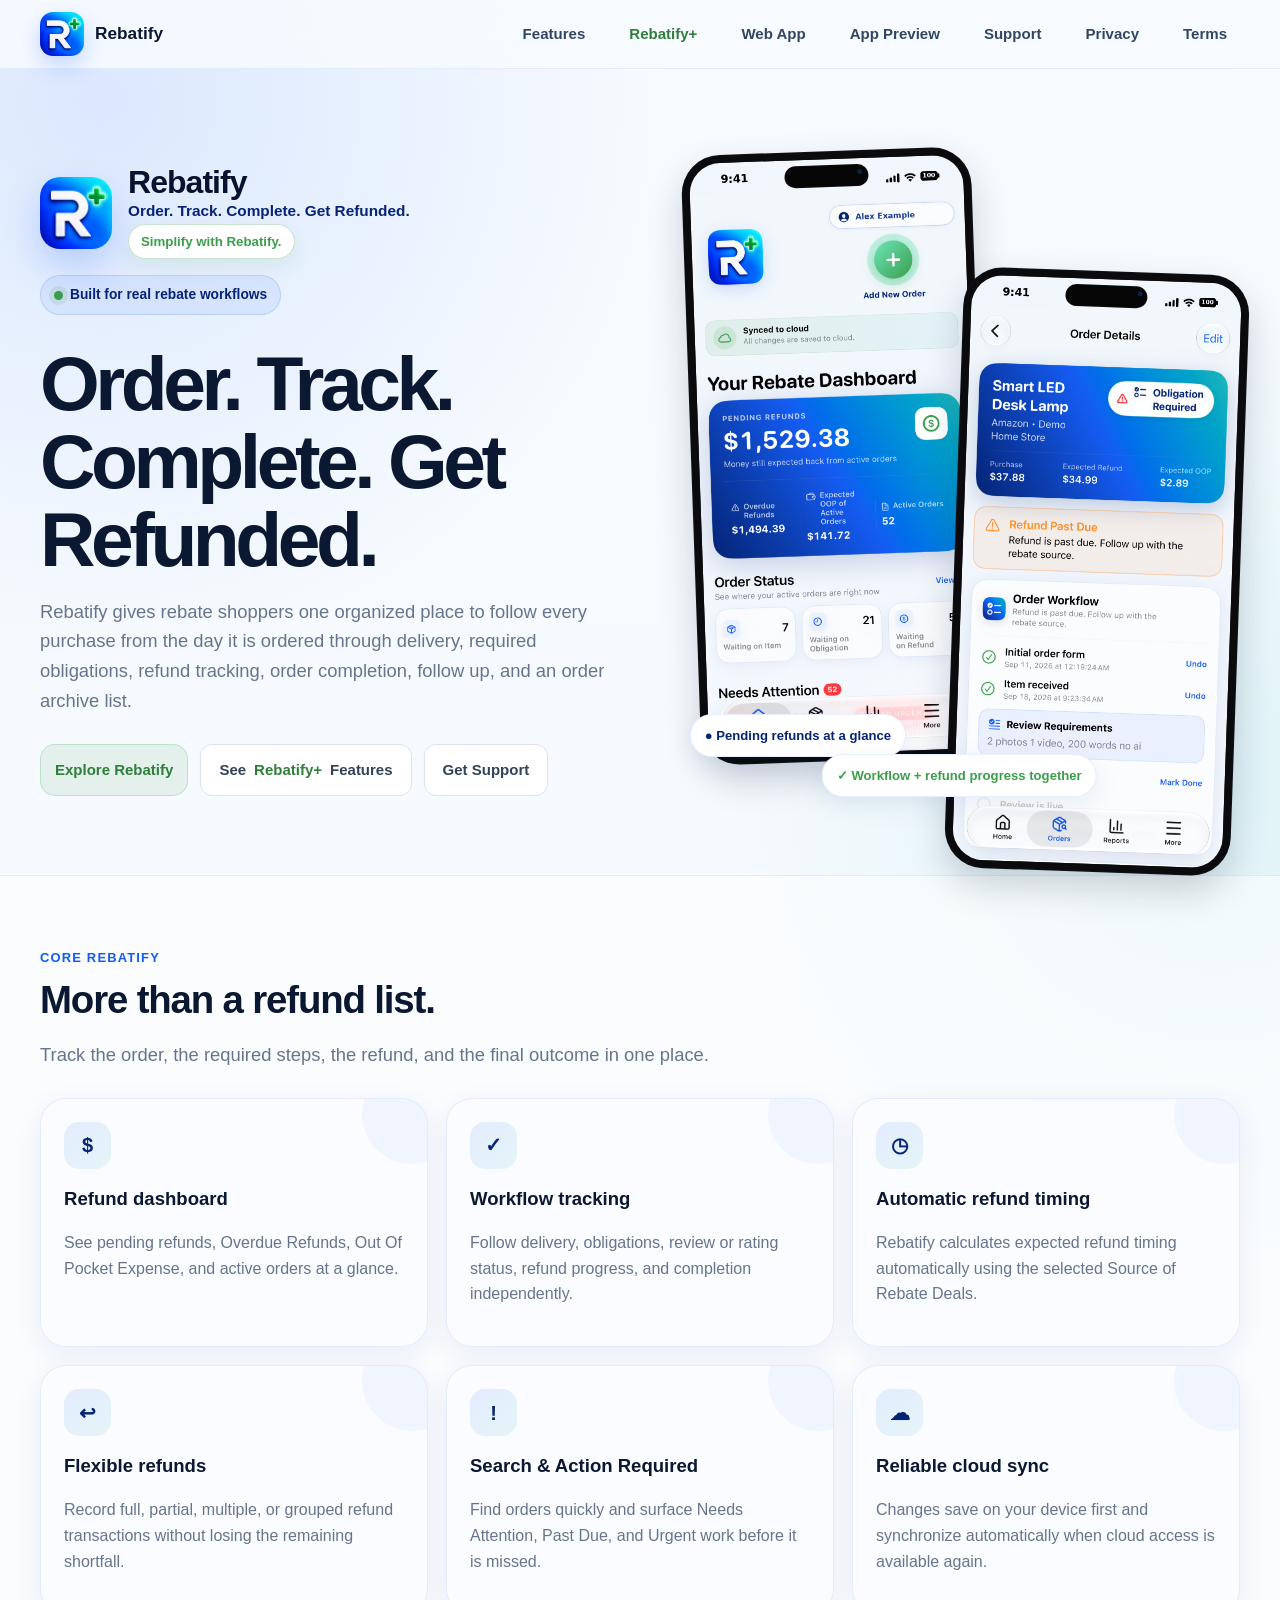
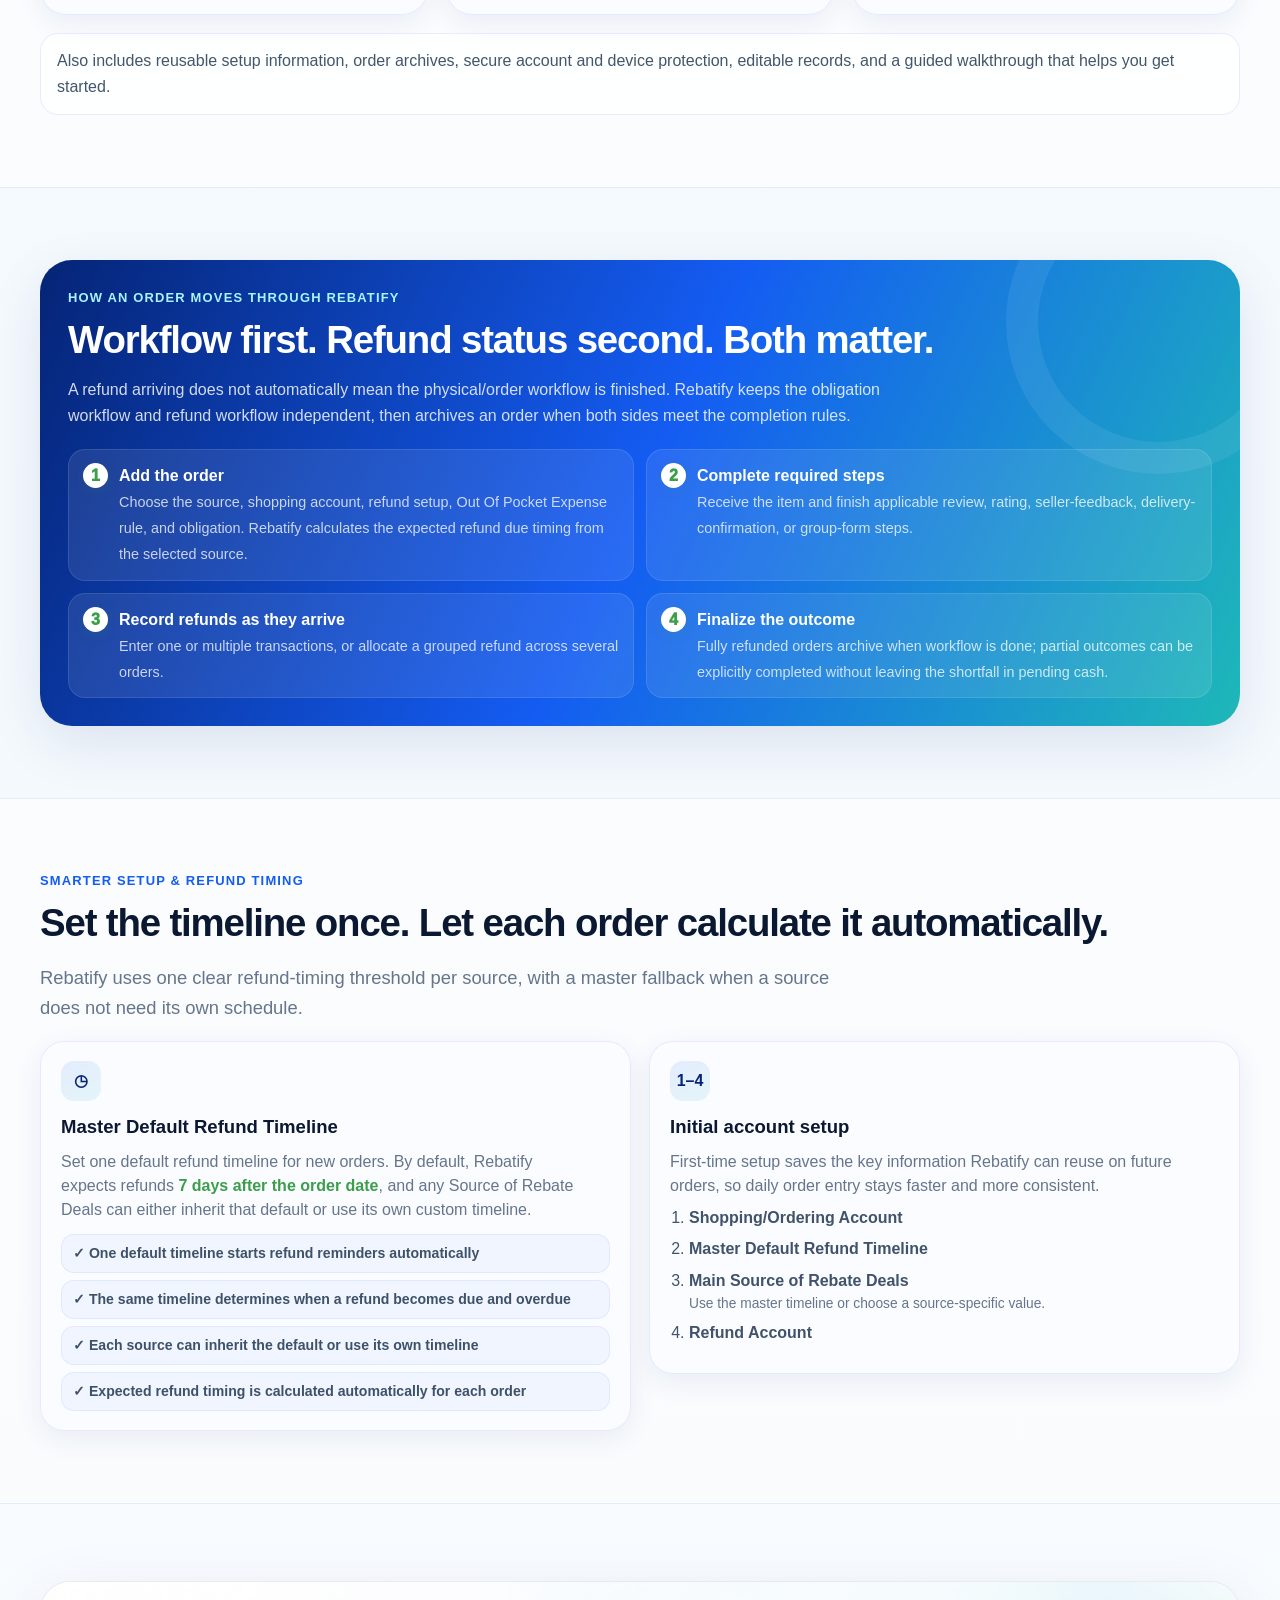
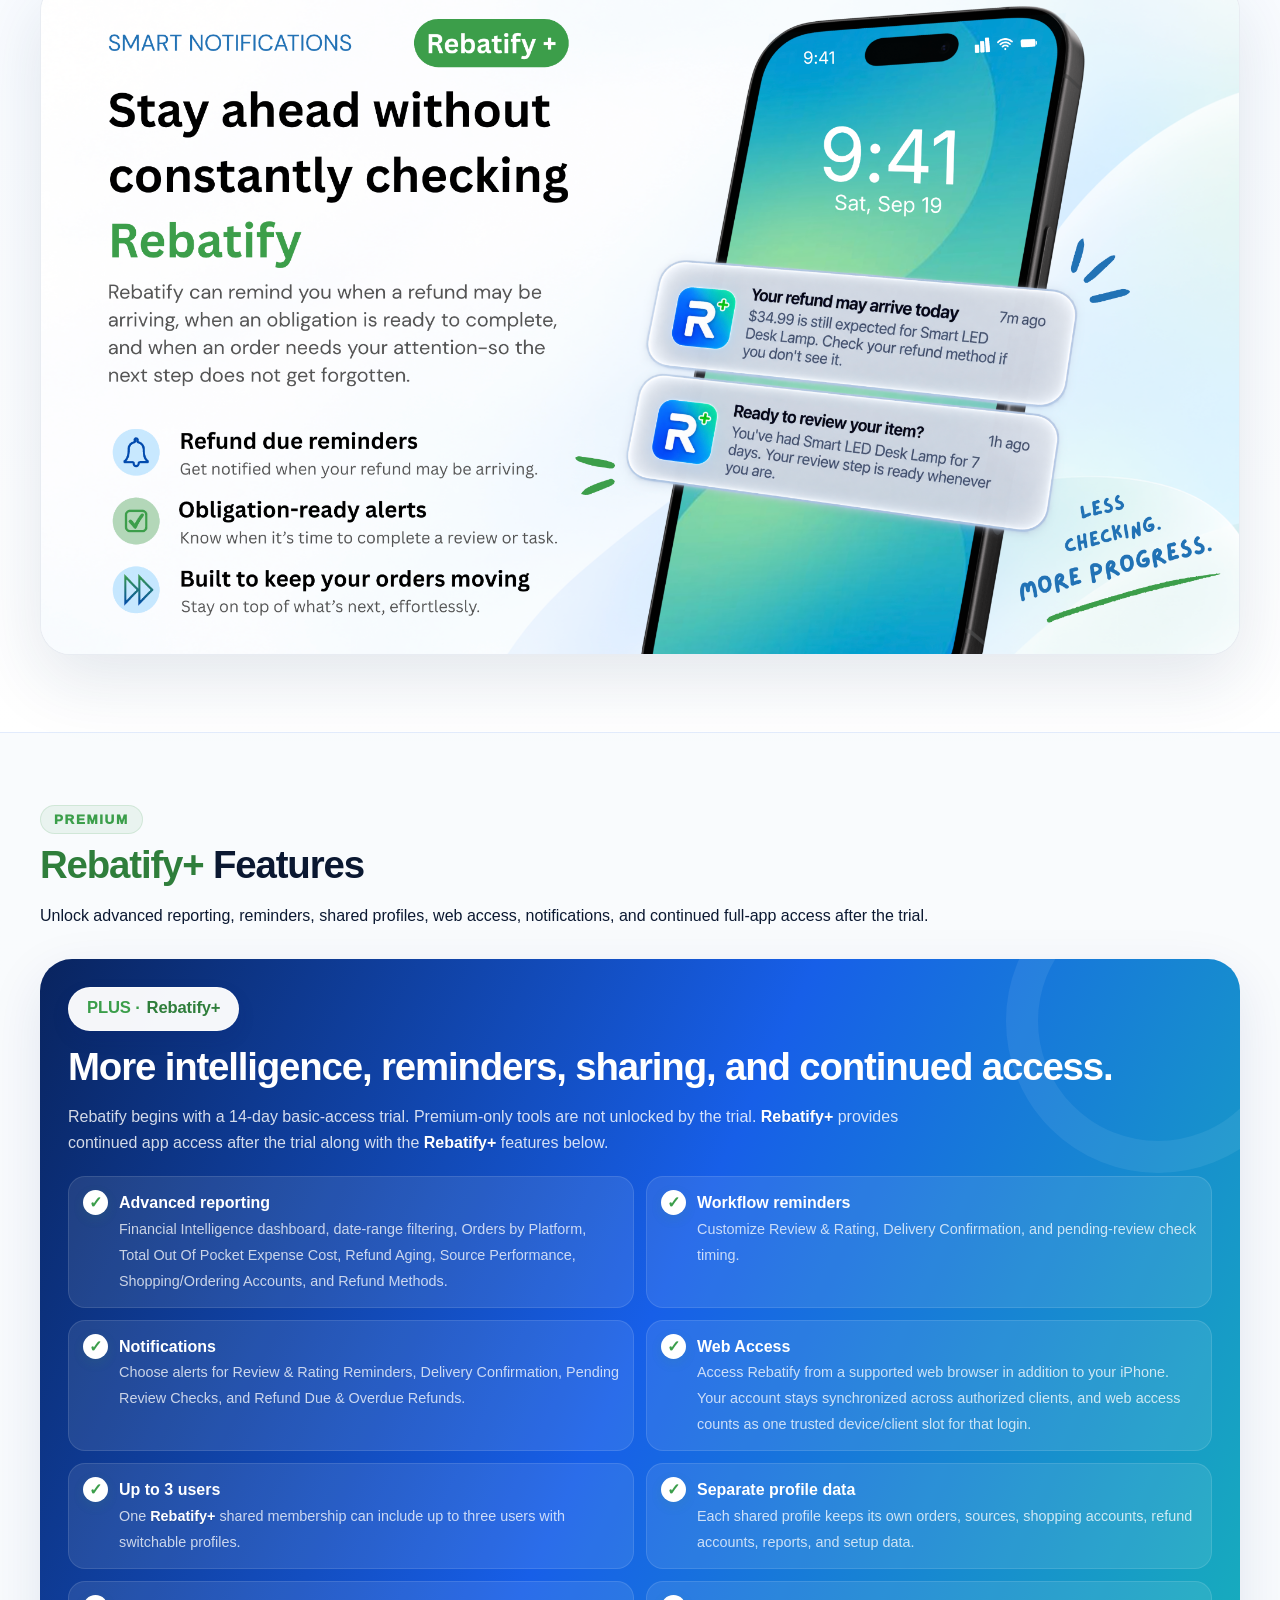
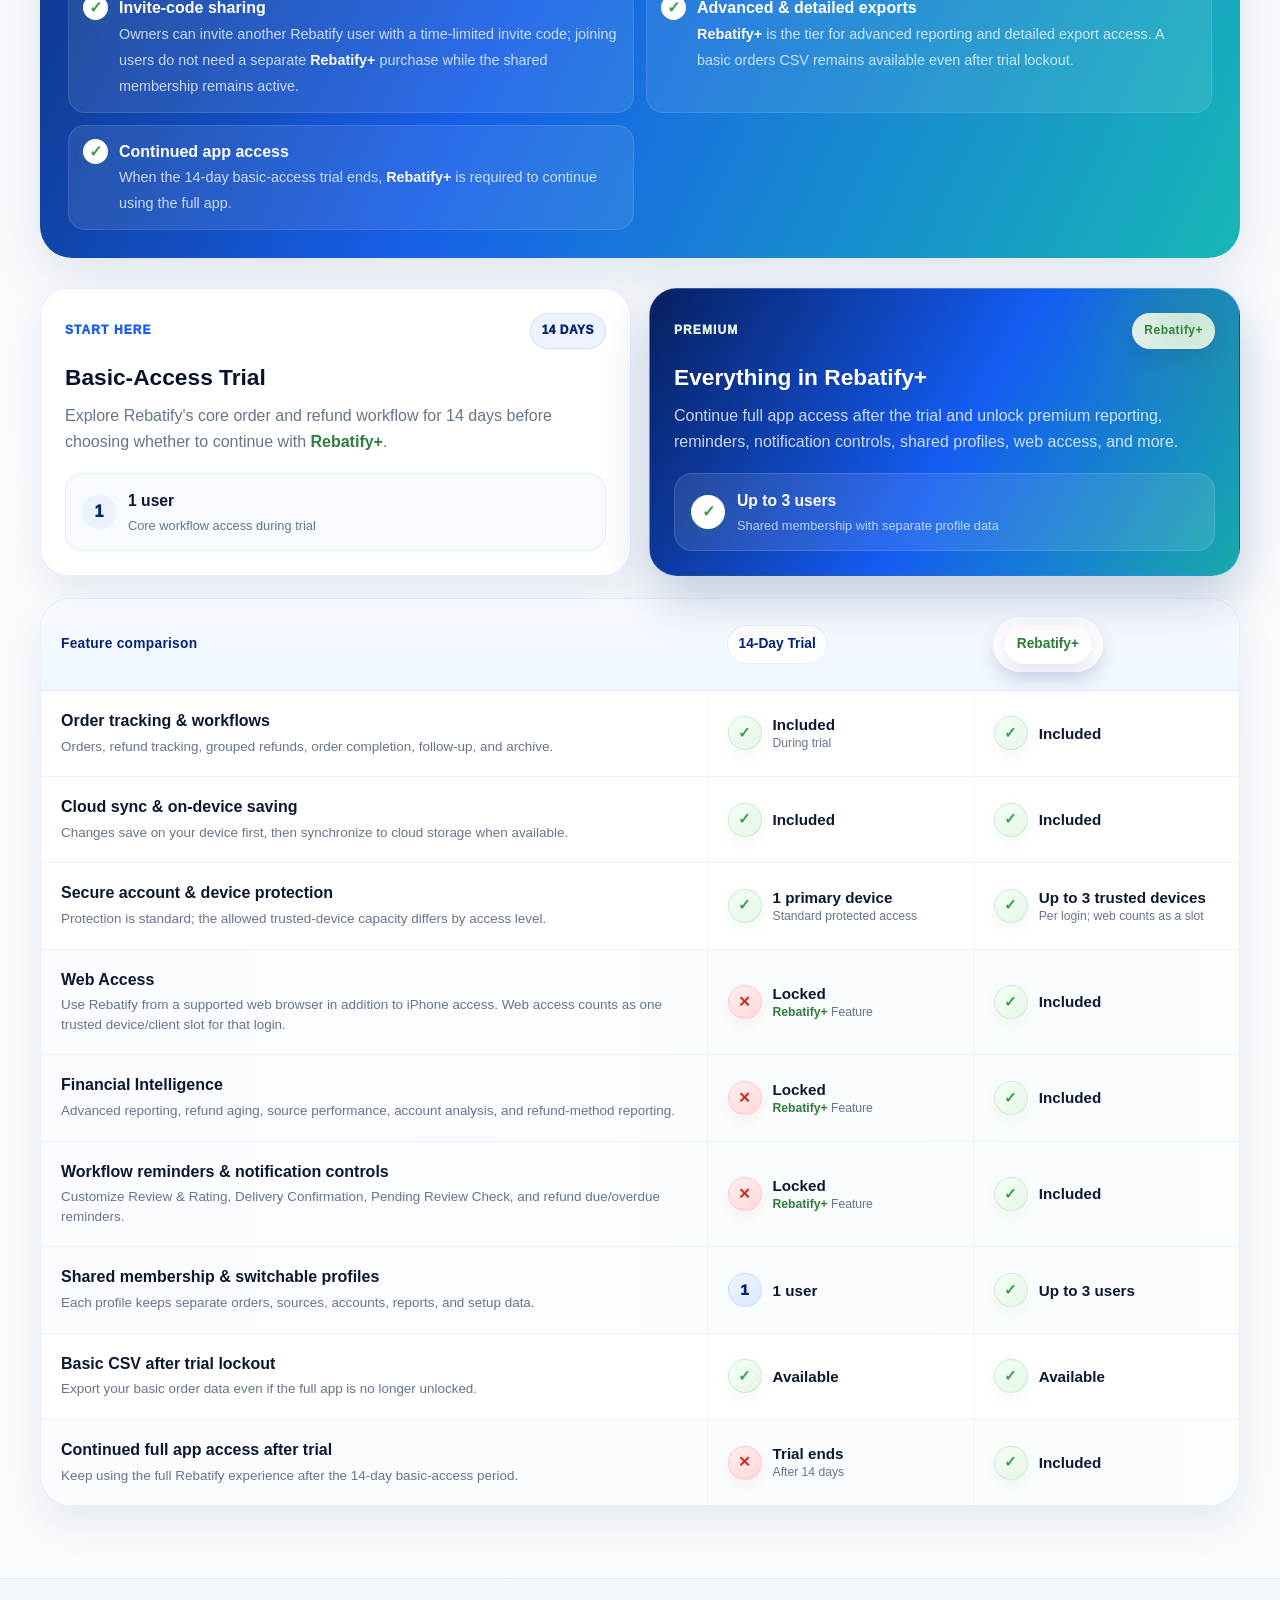
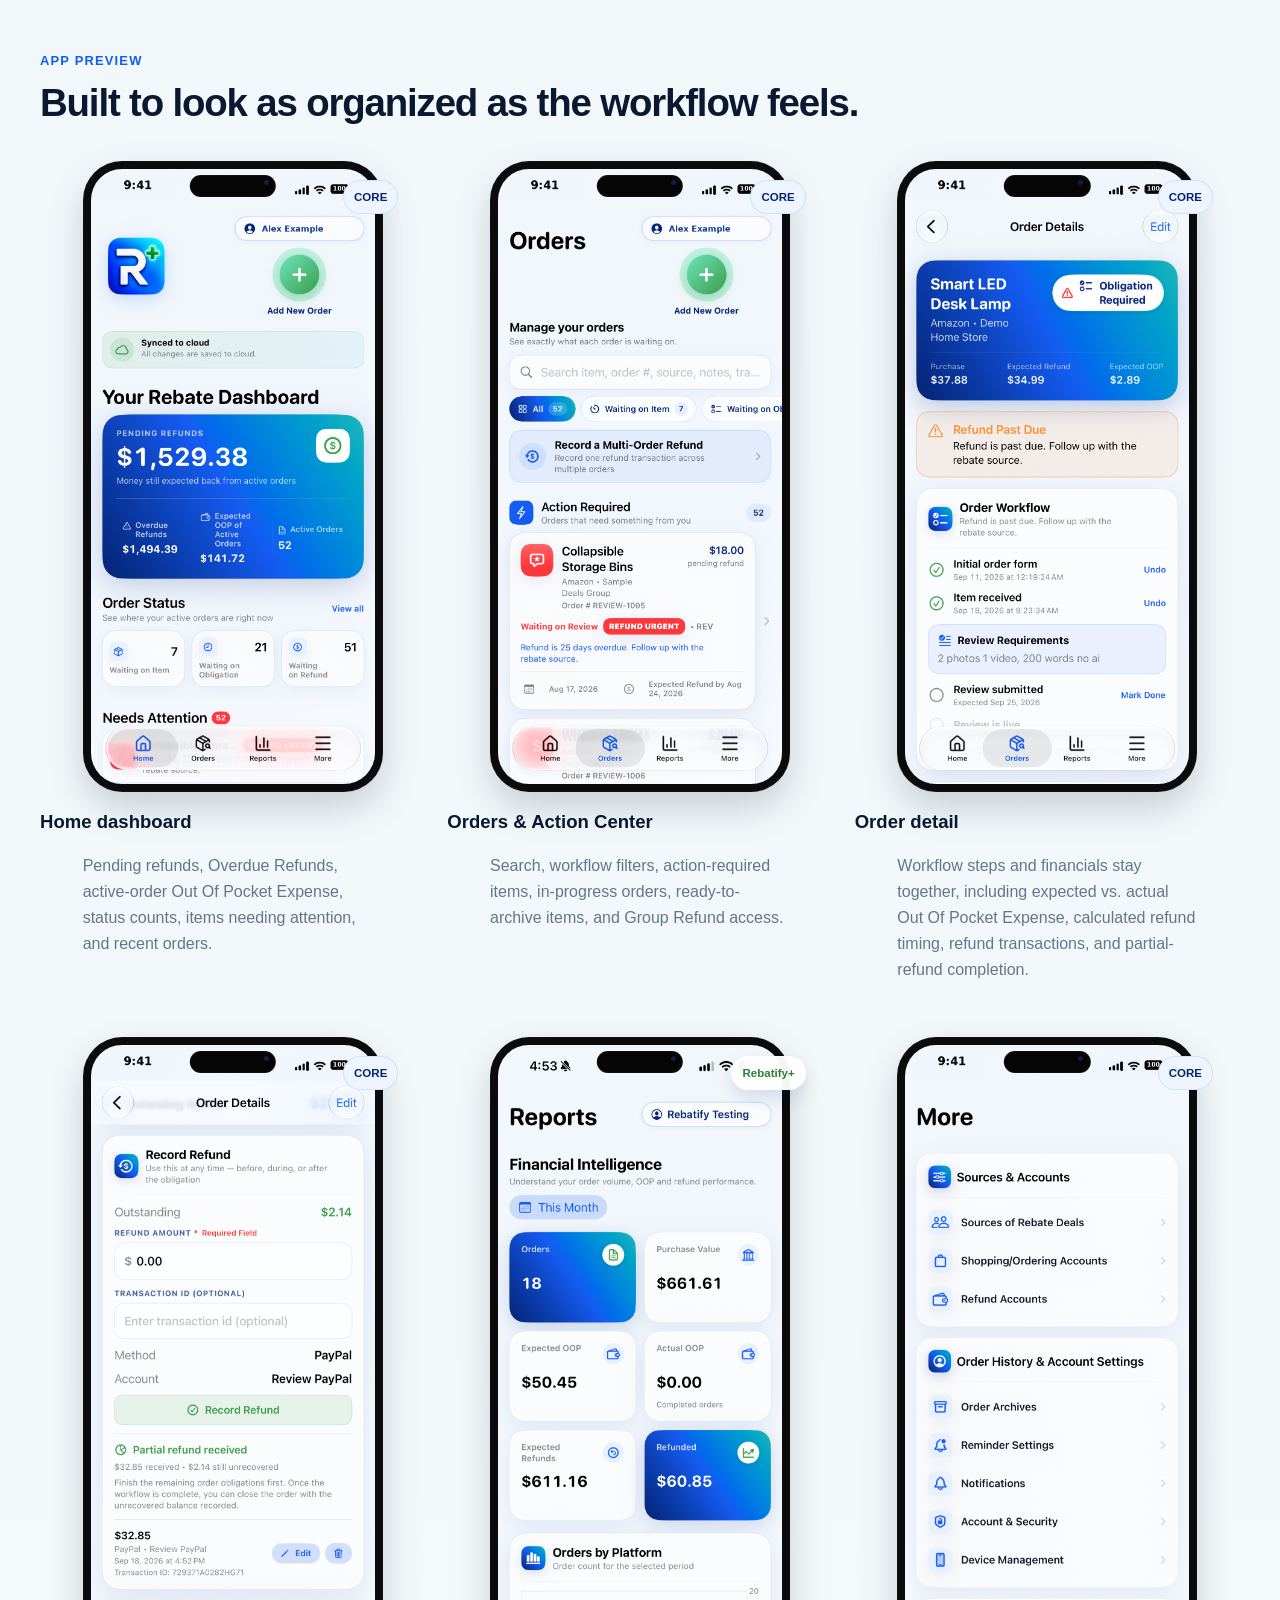
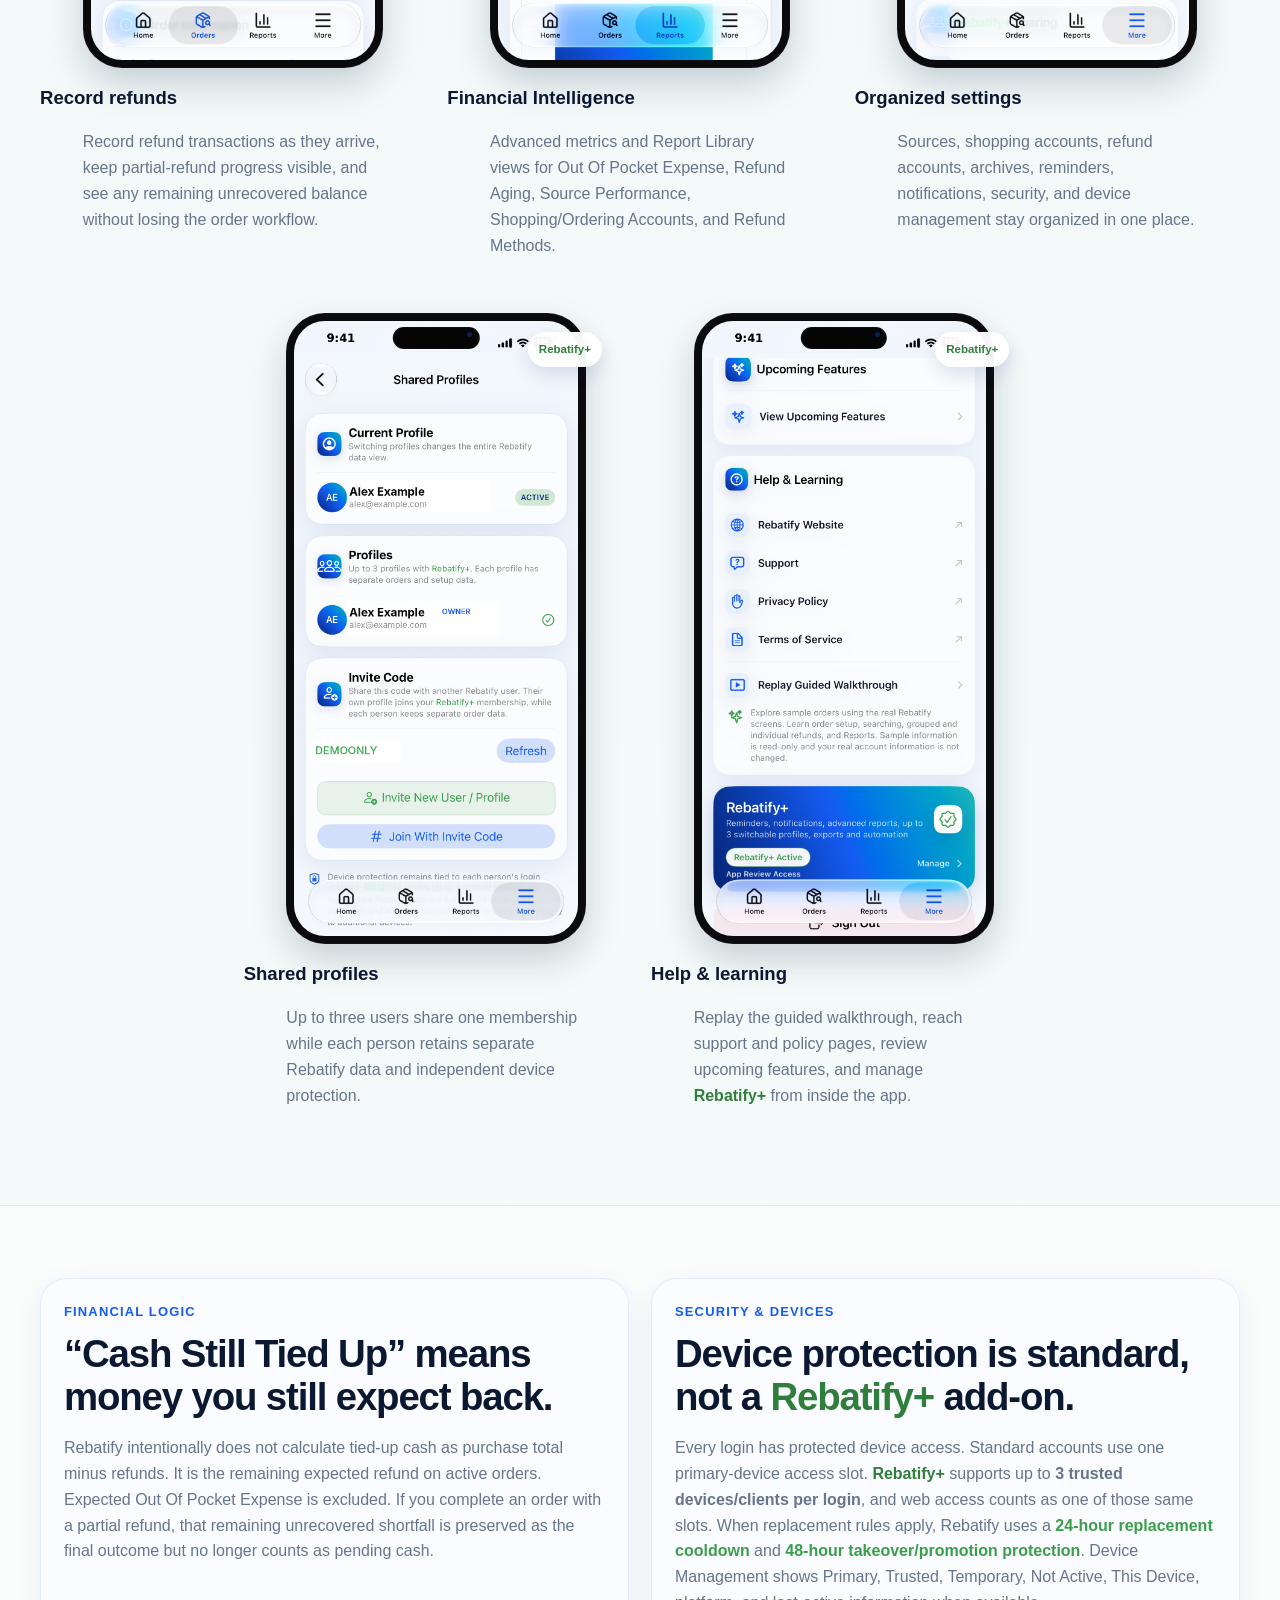
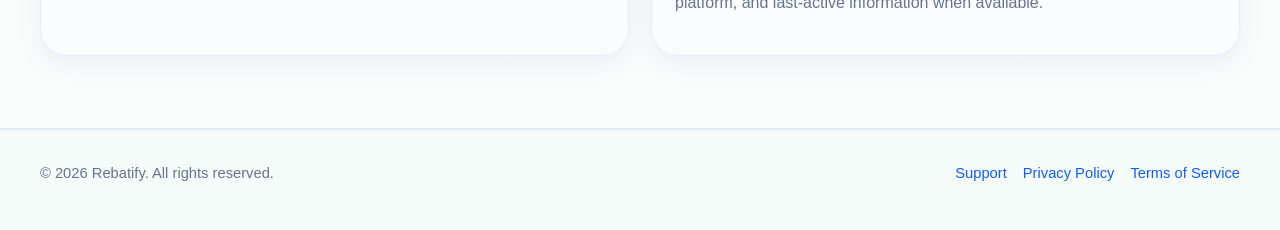
==== commit 21e77823: "Add files via upload" ====
--- a/index.html
+++ b/index.html
@@ -7,26 +7,26 @@
 <meta content="#145cf2" name="theme-color"/>
 <meta content="Rebatify organizes rebate purchases from order through refund, with workflow tracking, grouped refunds, cloud sync, reporting, and Rebatify+ premium tools." name="description"/>
 <title>Rebatify — Order. Track. Complete. Get Refunded.</title>
-<link href="app-icon.png?v=90" rel="icon"/><link href="apple-touch-icon.png?v=90" rel="apple-touch-icon"/><link href="favicon-32.png?v=90" rel="icon" sizes="32x32"/><link href="favicon-16.png?v=90" rel="icon" sizes="16x16"/>
-<link href="styles.css?v=90" rel="stylesheet"/>
+<link href="app-icon.png?v=91" rel="icon"/><link href="apple-touch-icon.png?v=91" rel="apple-touch-icon"/><link href="favicon-32.png?v=91" rel="icon" sizes="32x32"/><link href="favicon-16.png?v=91" rel="icon" sizes="16x16"/>
+<link href="styles.css?v=91" rel="stylesheet"/>
 </head>
 <body>
 <header><div class="wrap nav">
-<a class="brand" href="index.html"><img alt="Rebatify app icon" src="app-icon.png?v=90"/><span>Rebatify</span></a>
+<a class="brand" href="index.html"><img alt="Rebatify app icon" src="app-icon.png?v=91"/><span>Rebatify</span></a>
 <nav><a href="#features">Features</a><a href="#plus"><span class="rebatify-plus-text">Rebatify+</span></a><a href="https://rebatifyapp.web.app/" title="Open the Rebatify Web App">Web App</a><a href="#screens">App Preview</a><a href="support.html">Support</a><a href="privacy.html">Privacy</a><a href="terms.html">Terms</a></nav>
 </div></header>
 <main>
 <section class="hero"><div class="wrap hero-grid">
 <div>
-<div class="hero-brand"><img alt="Rebatify app icon" src="app-icon.png?v=90"/><div class="hero-brand-copy"><div class="hero-brand-title">Rebatify</div><div class="hero-brand-subtitle">Order. Track. Complete. Get Refunded.</div><div class="brand-tagline-badge">Simplify with Rebatify.</div></div></div>
+<div class="hero-brand"><img alt="Rebatify app icon" src="app-icon.png?v=91"/><div class="hero-brand-copy"><div class="hero-brand-title">Rebatify</div><div class="hero-brand-subtitle">Order. Track. Complete. Get Refunded.</div><div class="brand-tagline-badge">Simplify with Rebatify.</div></div></div>
 <span class="eyebrow"><span class="plus-dot"></span> Built for real rebate workflows</span>
 <h1>Order. Track. Complete. Get Refunded.</h1>
 <p class="lead">Rebatify gives rebate shoppers one organized place to follow every purchase from the day it is ordered through delivery, required obligations, refund tracking, order completion, follow up, and an order archive list.</p>
 <div class="cta-row"><a class="btn primary" href="#features">Explore Rebatify</a><a class="btn plus plus-cta" href="#plus"><span>See</span><span class="rebatify-plus-text">Rebatify+</span><span>Features</span></a><a class="btn" href="support.html">Get Support</a></div>
 </div>
 <div aria-label="Rebatify app preview screens" class="bubble-stage">
-<div class="bubble one"><div class="phone-frame"><img alt="Rebatify Home dashboard screenshot" src="home-preview.png?v=90"/></div></div>
-<div class="bubble two"><div class="phone-frame"><img alt="Rebatify Order Detail screenshot" src="order-detail-preview.png?v=90"/></div></div>
+<div class="bubble one"><div class="phone-frame"><img alt="Rebatify Home dashboard screenshot" src="home-preview.png?v=91"/></div></div>
+<div class="bubble two"><div class="phone-frame"><img alt="Rebatify Order Detail screenshot" src="order-detail-preview.png?v=91"/></div></div>
 <div class="float-chip a">● Pending refunds at a glance</div>
 <div class="float-chip b">✓ Workflow + refund progress together</div>
 </div>
@@ -96,7 +96,7 @@
     <p>Rebatify can remind you when a refund may be arriving, when an obligation is ready to complete, and when an order needs your attention—so the next step doesn't get forgotten.</p>
   </div>
   <div class="smart-notifications-showcase-card">
-    <img src="smart-notifications-showcase.png?v=90" alt="Rebatify smart notifications showing refund and review reminders on an iPhone lock screen" loading="lazy" decoding="async"/>
+    <img src="smart-notifications-showcase.png?v=91" alt="Rebatify smart notifications showing refund and review reminders on an iPhone lock screen" loading="lazy" decoding="async"/>
   </div>
 </div></section>
 
@@ -200,14 +200,14 @@
 <section class="section app-preview-section" id="screens"><div class="wrap">
 <div class="app-preview-heading"><div class="kicker">App preview</div><h2>Built to look as organized as the workflow feels.</h2></div>
 <div class="screenshot-grid">
-<article class="screen-card"><span class="tier-badge core">CORE</span><div class="phone-shot"><img alt="Rebatify Home dashboard screenshot" src="home-preview.png?v=90"/></div><h3>Home dashboard</h3><p>Pending refunds, Overdue Refunds, active-order Out Of Pocket Expense, status counts, items needing attention, and recent orders.</p></article>
-<article class="screen-card"><span class="tier-badge core">CORE</span><div class="phone-shot"><img alt="Rebatify Orders screenshot" src="orders-preview.png?v=90"/></div><h3>Orders &amp; Action Center</h3><p>Search, workflow filters, action-required items, in-progress orders, ready-to-archive items, and Group Refund access.</p></article>
-<article class="screen-card"><span class="tier-badge core">CORE</span><div class="phone-shot"><img alt="Rebatify Order Detail screenshot" src="order-detail-preview.png?v=90"/></div><h3>Order detail</h3><p>Workflow steps and financials stay together, including expected vs. actual Out Of Pocket Expense, calculated refund timing, refund transactions, and partial-refund completion.</p></article>
-<article class="screen-card"><span class="tier-badge core">CORE</span><div class="phone-shot"><img alt="Rebatify Record Refund screenshot" src="refund-preview.png?v=90"/></div><h3>Record refunds</h3><p>Record refund transactions as they arrive, keep partial-refund progress visible, and see any remaining unrecovered balance without losing the order workflow.</p></article>
-<article class="screen-card"><span class="tier-badge plus"><span class="rebatify-plus-text">Rebatify+</span></span><div class="phone-shot"><img alt="Rebatify Reports screenshot" src="reports-plus-preview.png?v=90"/></div><h3>Financial Intelligence</h3><p>Advanced metrics and Report Library views for Out Of Pocket Expense, Refund Aging, Source Performance, Shopping/Ordering Accounts, and Refund Methods.</p></article>
-<article class="screen-card"><span class="tier-badge core">CORE</span><div class="phone-shot"><img alt="Rebatify More screen screenshot" src="more-preview.png?v=90"/></div><h3>Organized settings</h3><p>Sources, shopping accounts, refund accounts, archives, reminders, notifications, security, and device management stay organized in one place.</p></article>
-<article class="screen-card"><span class="tier-badge plus"><span class="rebatify-plus-text">Rebatify+</span></span><div class="phone-shot"><img alt="Rebatify Shared Profiles screenshot" src="sharing-plus-preview.png?v=90"/></div><h3>Shared profiles</h3><p>Up to three users share one membership while each person retains separate Rebatify data and independent device protection.</p></article>
-<article class="screen-card"><span class="tier-badge plus"><span class="rebatify-plus-text">Rebatify+</span></span><div class="phone-shot"><img alt="Rebatify Help and Learning screen screenshot" src="help-learning-preview.png?v=90"/></div><h3>Help &amp; learning</h3><p>Replay the guided walkthrough, reach support and policy pages, review upcoming features, and manage <span class="rebatify-plus-text">Rebatify+</span> from inside the app.</p></article>
+<article class="screen-card"><span class="tier-badge core">CORE</span><div class="phone-shot"><img alt="Rebatify Home dashboard screenshot" src="home-preview.png?v=91"/></div><h3>Home dashboard</h3><p>Pending refunds, Overdue Refunds, active-order Out Of Pocket Expense, status counts, items needing attention, and recent orders.</p></article>
+<article class="screen-card"><span class="tier-badge core">CORE</span><div class="phone-shot"><img alt="Rebatify Orders screenshot" src="orders-preview.png?v=91"/></div><h3>Orders &amp; Action Center</h3><p>Search, workflow filters, action-required items, in-progress orders, ready-to-archive items, and Group Refund access.</p></article>
+<article class="screen-card"><span class="tier-badge core">CORE</span><div class="phone-shot"><img alt="Rebatify Order Detail screenshot" src="order-detail-preview.png?v=91"/></div><h3>Order detail</h3><p>Workflow steps and financials stay together, including expected vs. actual Out Of Pocket Expense, calculated refund timing, refund transactions, and partial-refund completion.</p></article>
+<article class="screen-card"><span class="tier-badge core">CORE</span><div class="phone-shot"><img alt="Rebatify Record Refund screenshot" src="refund-preview.png?v=91"/></div><h3>Record refunds</h3><p>Record refund transactions as they arrive, keep partial-refund progress visible, and see any remaining unrecovered balance without losing the order workflow.</p></article>
+<article class="screen-card"><span class="tier-badge plus"><span class="rebatify-plus-text">Rebatify+</span></span><div class="phone-shot"><img alt="Rebatify Reports screenshot" src="reports-plus-preview.png?v=91"/></div><h3>Financial Intelligence</h3><p>Advanced metrics and Report Library views for Out Of Pocket Expense, Refund Aging, Source Performance, Shopping/Ordering Accounts, and Refund Methods.</p></article>
+<article class="screen-card"><span class="tier-badge core">CORE</span><div class="phone-shot"><img alt="Rebatify More screen screenshot" src="more-preview.png?v=91"/></div><h3>Organized settings</h3><p>Sources, shopping accounts, refund accounts, archives, reminders, notifications, security, and device management stay organized in one place.</p></article>
+<article class="screen-card"><span class="tier-badge plus"><span class="rebatify-plus-text">Rebatify+</span></span><div class="phone-shot"><img alt="Rebatify Shared Profiles screenshot" src="sharing-plus-preview.png?v=91"/></div><h3>Shared profiles</h3><p>Up to three users share one membership while each person retains separate Rebatify data and independent device protection.</p></article>
+<article class="screen-card"><span class="tier-badge plus"><span class="rebatify-plus-text">Rebatify+</span></span><div class="phone-shot"><img alt="Rebatify Help and Learning screen screenshot" src="help-learning-preview.png?v=91"/></div><h3>Help &amp; learning</h3><p>Replay the guided walkthrough, reach support and policy pages, review upcoming features, and manage <span class="rebatify-plus-text">Rebatify+</span> from inside the app.</p></article>
 </div>
 </div></section>
 <section class="section alt"><div class="wrap grid2">
@@ -216,4 +216,4 @@
 </div></section>
 </main>
 <footer><div class="wrap foot"><div>© 2026 Rebatify. All rights reserved.</div><div class="foot-links"><a href="support.html">Support</a><a href="privacy.html">Privacy Policy</a><a href="terms.html">Terms of Service</a></div></div></footer>
-<script src="public-nav.js?v=90"></script></body></html>
+<script src="public-nav.js?v=91"></script></body></html>
--- a/styles.css
+++ b/styles.css
@@ -2074,3 +2074,26 @@
   .portal-timeline-step.complete:not(:last-child) .portal-timeline-marker:after{left:20px;top:42px}
   .portal-timeline-step.complete{box-shadow:inset 3px 0 0 rgba(59,158,74,.72)}
 }
+
+/* ===== Website Build 91: Beta support launcher, unread updates, closed conversations ===== */
+.portal-feedback-history-card.has-unread{border-color:rgba(59,158,74,.34)!important;box-shadow:0 12px 30px rgba(59,158,74,.08)!important}
+.portal-history-unread{display:inline-flex;margin-left:7px;padding:3px 7px;border-radius:999px;background:rgba(59,158,74,.11);border:1px solid rgba(59,158,74,.20);color:#2F7E3B;font-size:.58rem;font-weight:900;letter-spacing:.02em;text-transform:none;vertical-align:middle}
+.portal-conversation-reply[hidden],.portal-conversation-closed-notice[hidden]{display:none!important}
+.portal-conversation-closed-notice{position:relative;z-index:3;display:flex;align-items:center;gap:11px;padding:13px 15px max(13px,env(safe-area-inset-bottom));background:#f4faf5;border-top:1px solid rgba(59,158,74,.18);color:#315c39}
+.portal-conversation-closed-notice svg{width:30px;height:30px;flex:0 0 30px;padding:6px;border-radius:50%;background:rgba(59,158,74,.12);fill:none;stroke:#3B9E4A;stroke-width:2.3;stroke-linecap:round;stroke-linejoin:round}
+.portal-conversation-closed-notice div{display:flex;flex-direction:column;gap:2px}.portal-conversation-closed-notice strong{font-size:.79rem;color:#245f30}.portal-conversation-closed-notice span{font-size:.68rem;line-height:1.42;color:#5b7561}
+.portal-support-launcher{position:fixed;right:22px;bottom:max(22px,env(safe-area-inset-bottom));z-index:180;display:flex;flex-direction:column;align-items:flex-end;gap:10px}
+.portal-support-launcher-button{position:relative;width:58px;height:58px;border:1px solid rgba(59,158,74,.24);border-radius:18px;background:linear-gradient(145deg,#fff,#f4faf5);color:#2F7E3B;box-shadow:0 16px 38px rgba(21,64,39,.18),0 3px 10px rgba(7,31,72,.06);display:grid;place-items:center;cursor:pointer;transition:transform .18s ease,box-shadow .18s ease}
+.portal-support-launcher-button:hover{transform:translateY(-2px);box-shadow:0 20px 42px rgba(21,64,39,.22),0 4px 12px rgba(7,31,72,.08)}
+.portal-support-launcher-button svg{width:26px;height:26px;fill:none;stroke:currentColor;stroke-width:1.9;stroke-linecap:round;stroke-linejoin:round}
+.portal-support-unread-badge{position:absolute;top:-6px;right:-6px;min-width:23px;height:23px;padding:0 6px;border-radius:999px;background:#D93949;color:#fff;border:3px solid #f7fbff;display:grid;place-items:center;font-size:.62rem;font-weight:950;box-shadow:0 5px 12px rgba(217,57,73,.22)}
+.portal-support-unread-badge[hidden],.portal-support-launcher-inline-badge[hidden]{display:none!important}
+.portal-support-launcher-panel{width:min(340px,calc(100vw - 28px));padding:14px;border-radius:20px;background:rgba(255,255,255,.98);border:1px solid rgba(20,92,242,.11);box-shadow:0 24px 70px rgba(7,31,72,.20);backdrop-filter:blur(20px)}
+.portal-support-launcher-panel[hidden]{display:none!important}
+.portal-support-launcher-heading{display:flex;align-items:center;justify-content:space-between;gap:12px;margin-bottom:8px}.portal-support-launcher-heading>div{display:flex;flex-direction:column}.portal-support-launcher-heading span{font-size:.59rem;font-weight:900;text-transform:uppercase;letter-spacing:.08em;color:#2F7E3B}.portal-support-launcher-heading strong{font-size:1rem;color:#10233b;margin-top:2px}.portal-support-launcher-heading button{width:32px;height:32px;border-radius:10px;border:1px solid #e1e9f3;background:#fff;color:#64778e;font-size:1.15rem;cursor:pointer}
+.portal-support-launcher-panel>p{margin:0 0 11px;color:#718399;font-size:.72rem;line-height:1.45}
+.portal-support-launcher-action{width:100%;display:grid;grid-template-columns:38px 1fr auto;align-items:center;gap:10px;padding:10px;border:1px solid #e4ebf4;border-radius:14px;background:#fbfdff;text-align:left;color:#1c3652;cursor:pointer}.portal-support-launcher-action+.portal-support-launcher-action{margin-top:7px}.portal-support-launcher-action:hover{background:#f6f9fd;border-color:#d7e3f1}.portal-support-launcher-action>span:nth-child(2){display:flex;flex-direction:column;min-width:0}.portal-support-launcher-action strong{font-size:.77rem}.portal-support-launcher-action small{margin-top:2px;color:#7c8da1;font-size:.62rem;white-space:normal}.portal-support-launcher-action-icon{width:38px;height:38px;border-radius:12px;background:rgba(33,113,181,.08);color:#2171B5;display:grid;place-items:center}.portal-support-launcher-action-icon.green{background:rgba(59,158,74,.09);color:#3B9E4A}.portal-support-launcher-action-icon svg{width:19px;height:19px;fill:none;stroke:currentColor;stroke-width:1.8;stroke-linecap:round;stroke-linejoin:round}.portal-support-launcher-inline-badge{min-width:24px;height:24px;padding:0 6px;border-radius:999px;background:rgba(59,158,74,.12);color:#2F7E3B;display:grid;place-items:center;font-size:.63rem;font-weight:950}
+.admin-conversation-closed{padding:13px;display:flex;align-items:center;justify-content:space-between;gap:12px;border-top:1px solid rgba(59,158,74,.18);background:#f4faf5}.admin-conversation-closed>div{display:flex;flex-direction:column;gap:3px}.admin-conversation-closed strong{font-size:.76rem;color:#245f30}.admin-conversation-closed span{font-size:.65rem;line-height:1.4;color:#627768}.admin-conversation-closed .admin-primary-button{flex:0 0 auto}
+@media(max-width:620px){.portal-support-launcher{right:14px;bottom:max(14px,env(safe-area-inset-bottom))}.portal-support-launcher-button{width:54px;height:54px;border-radius:17px}.portal-support-launcher-panel{width:min(330px,calc(100vw - 20px))}.admin-conversation-closed{align-items:stretch;flex-direction:column}.admin-conversation-closed .admin-primary-button{width:100%}}
+
+.portal-support-launcher[hidden]{display:none!important}
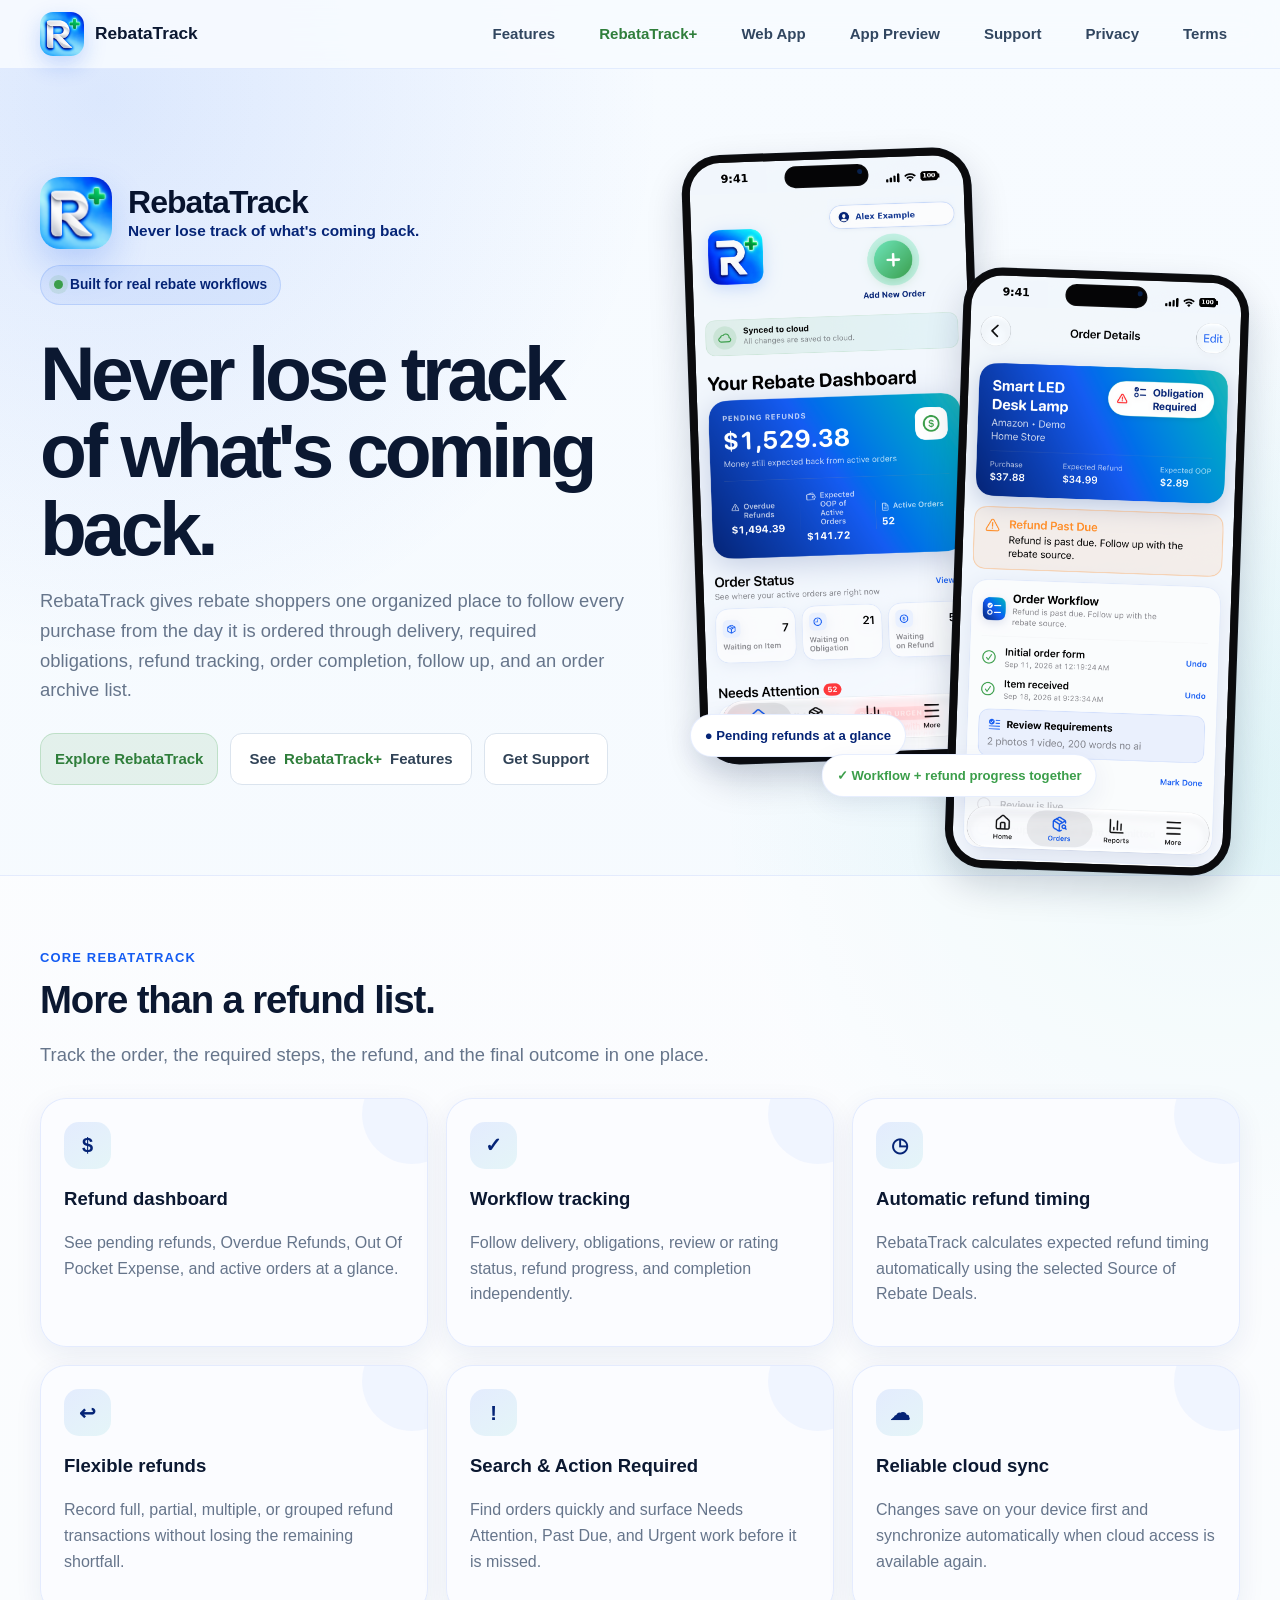
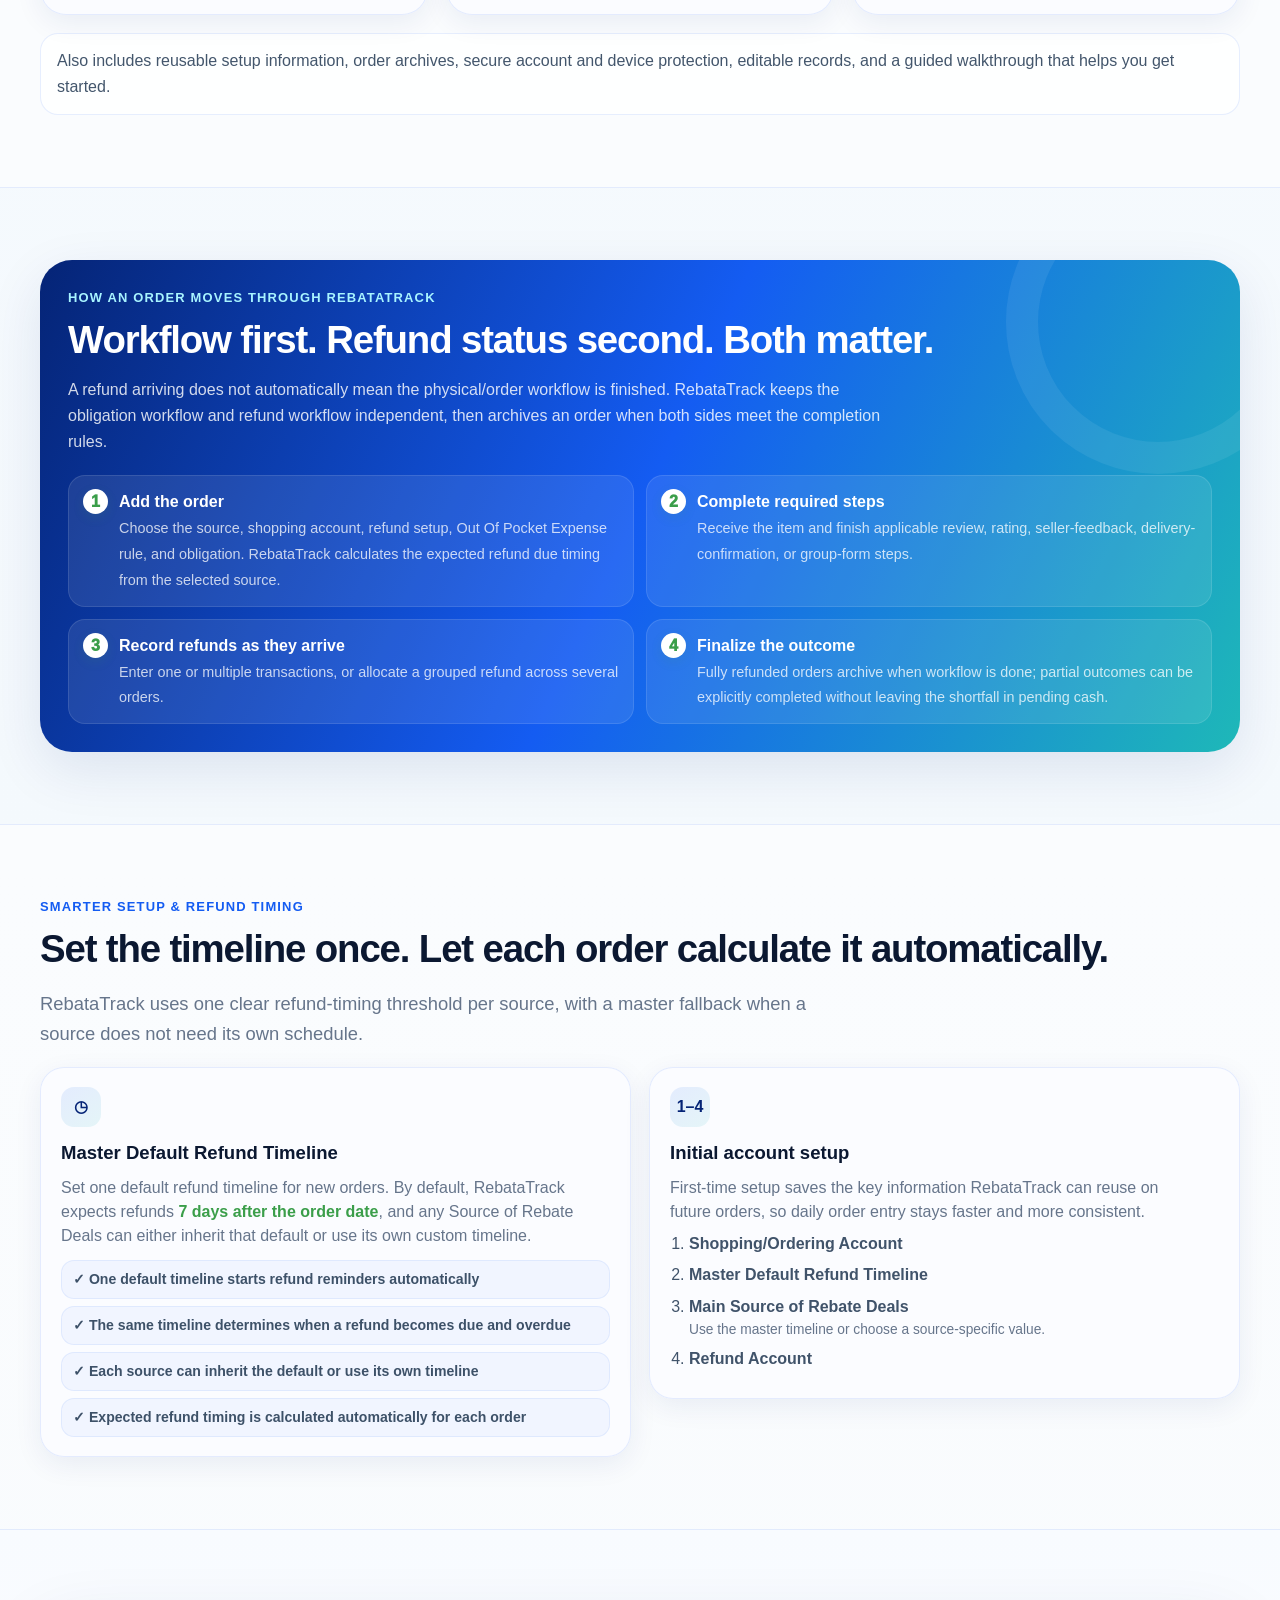
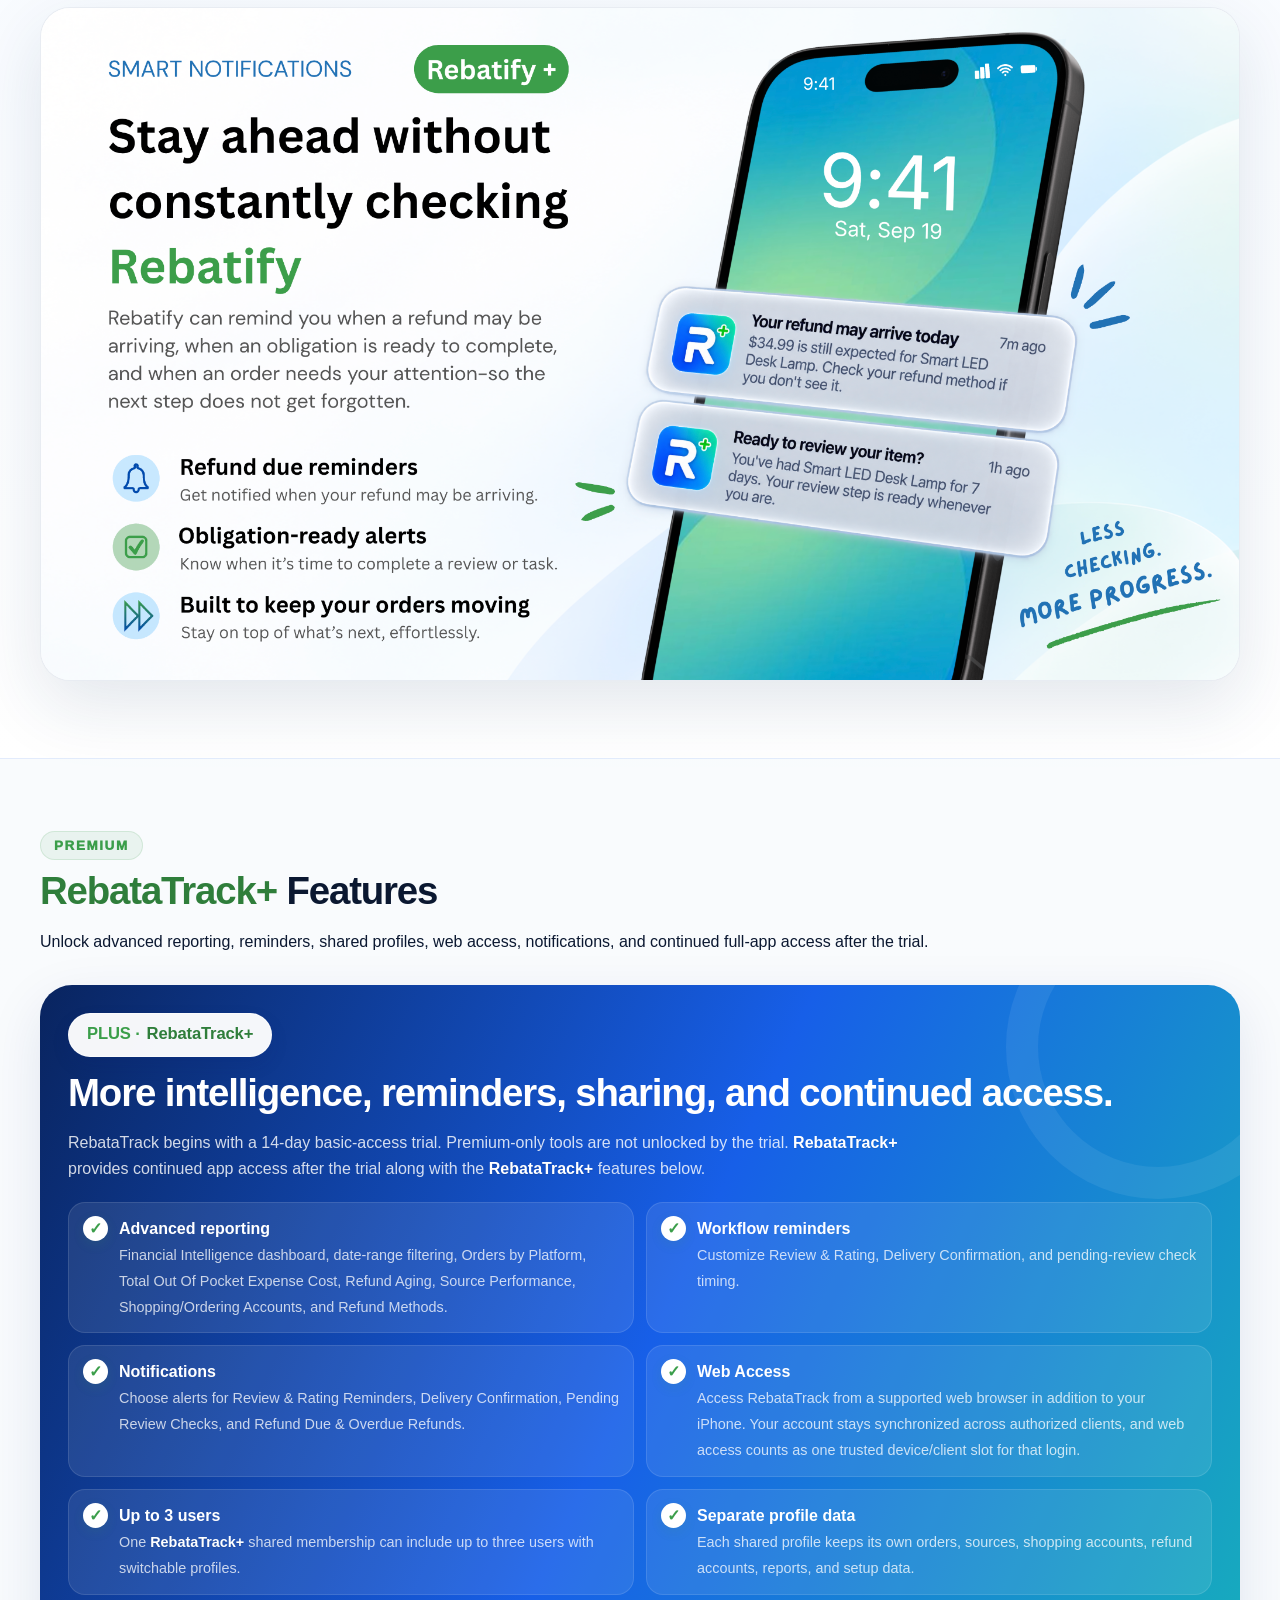
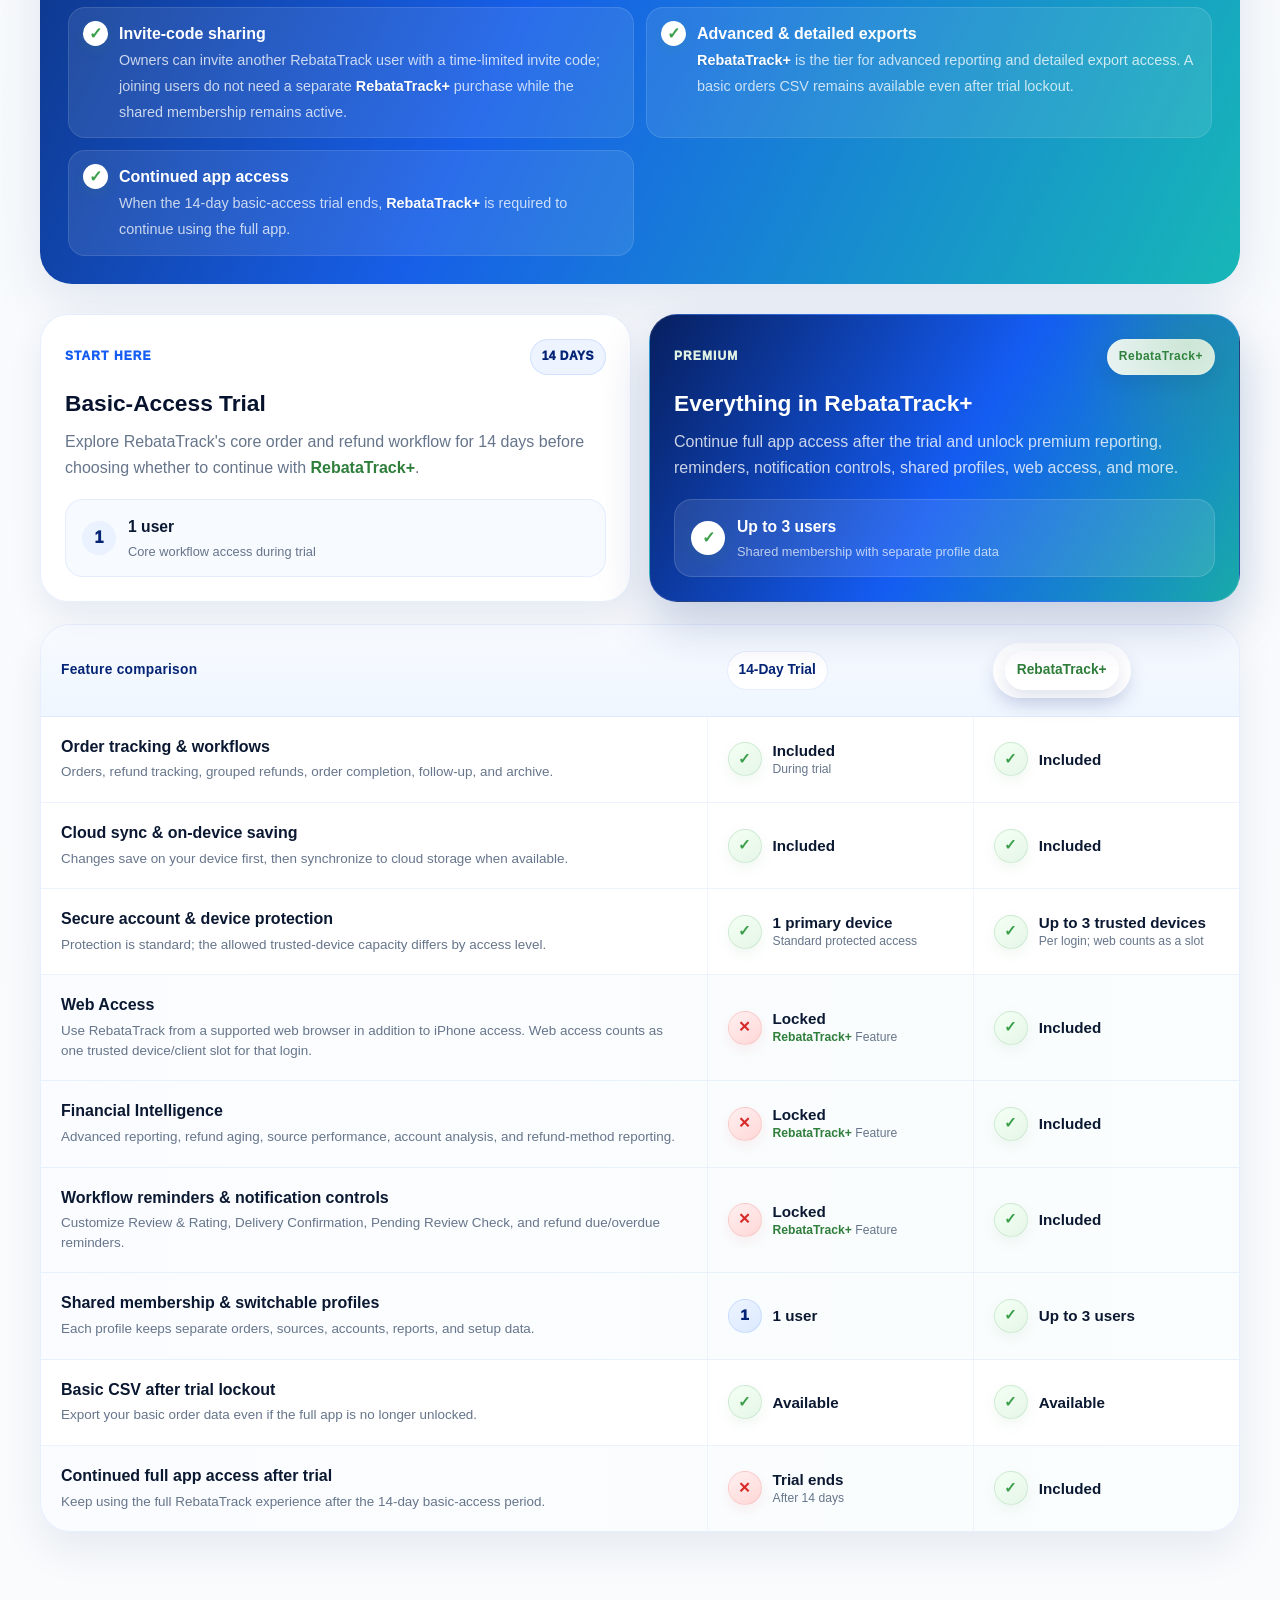
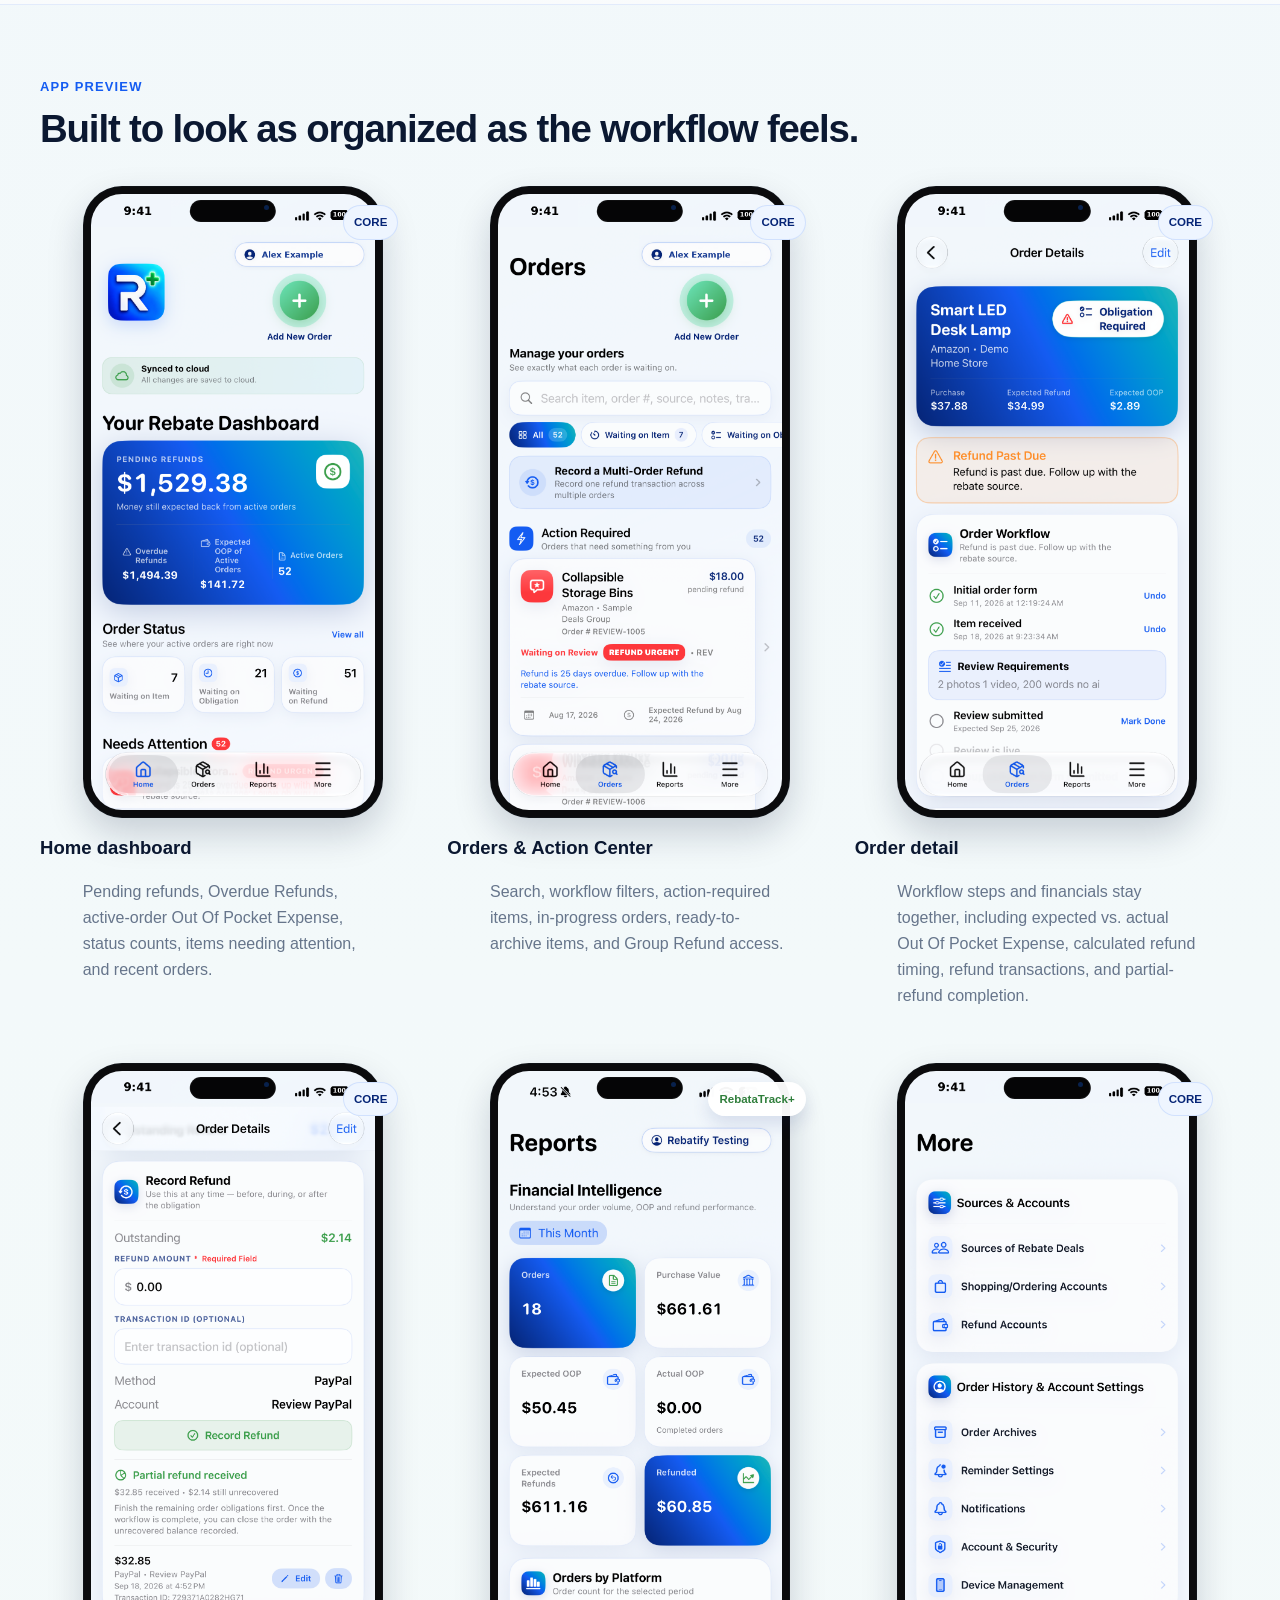
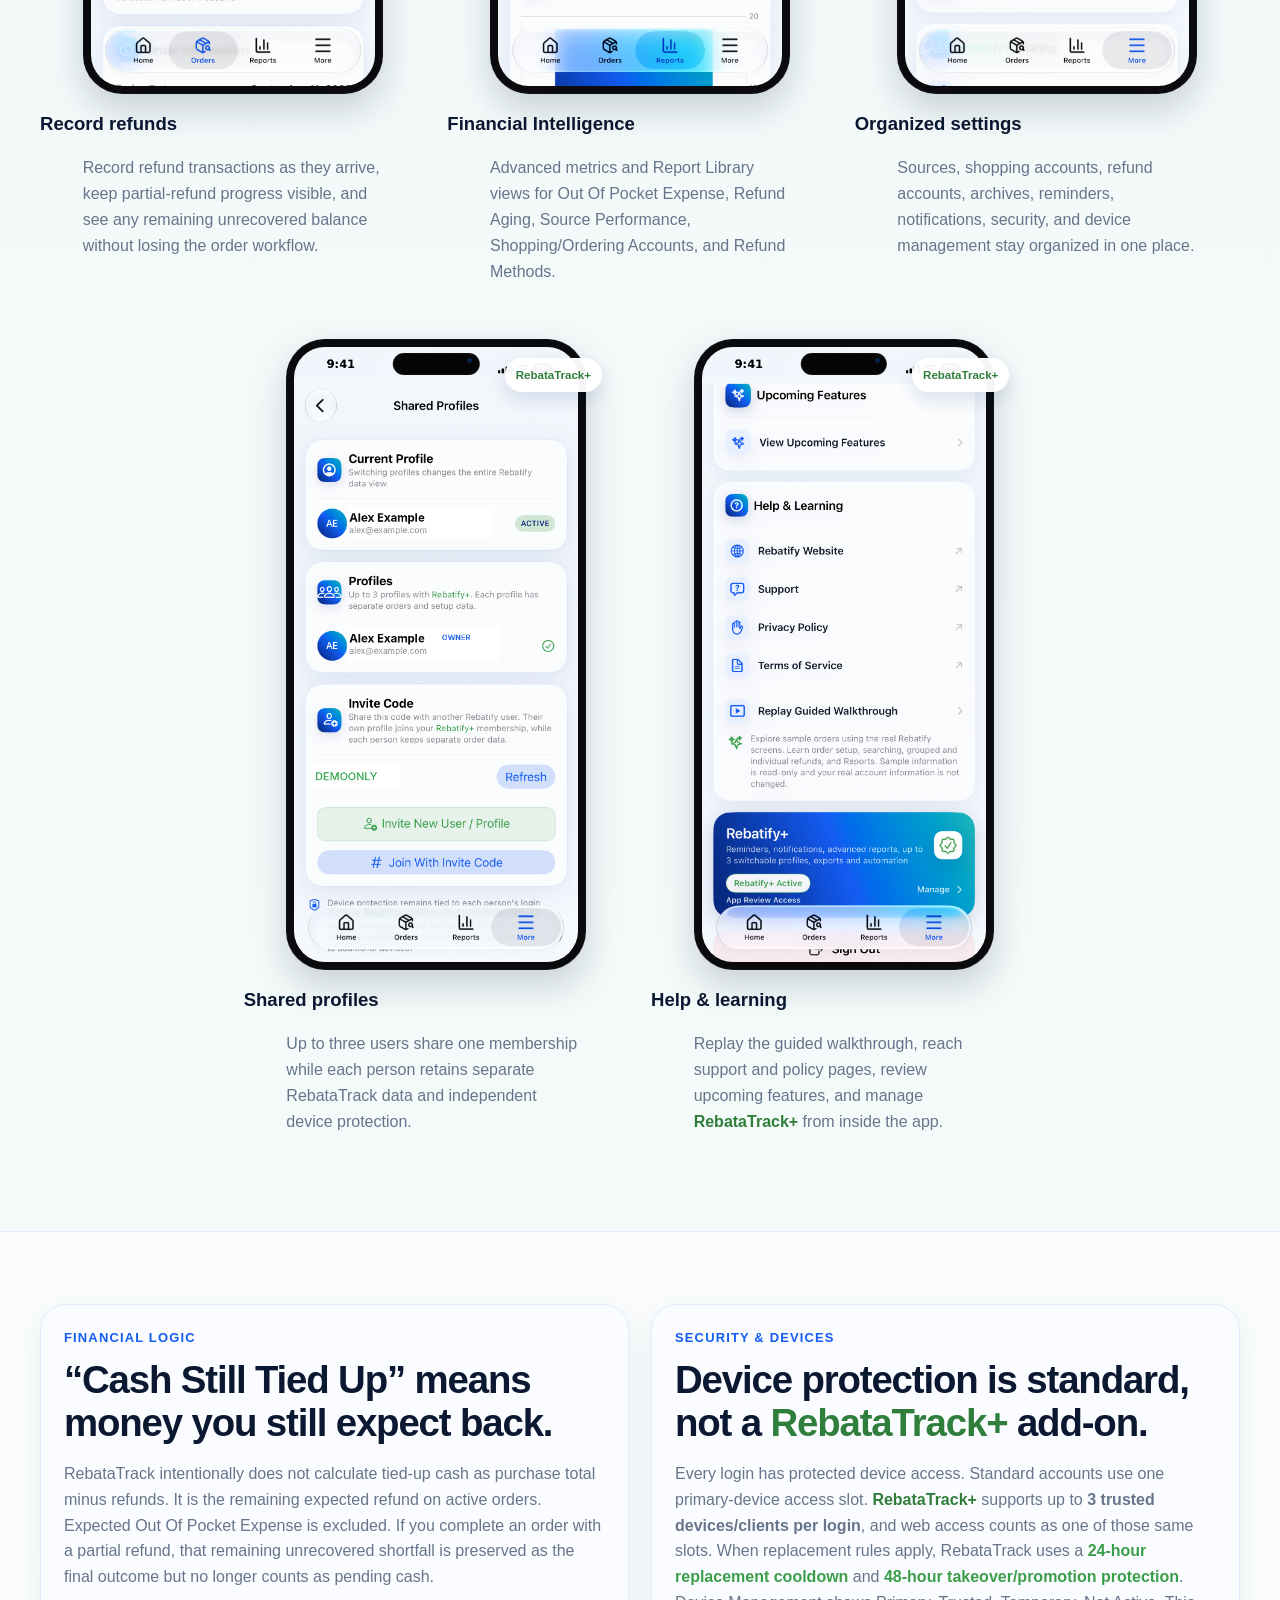
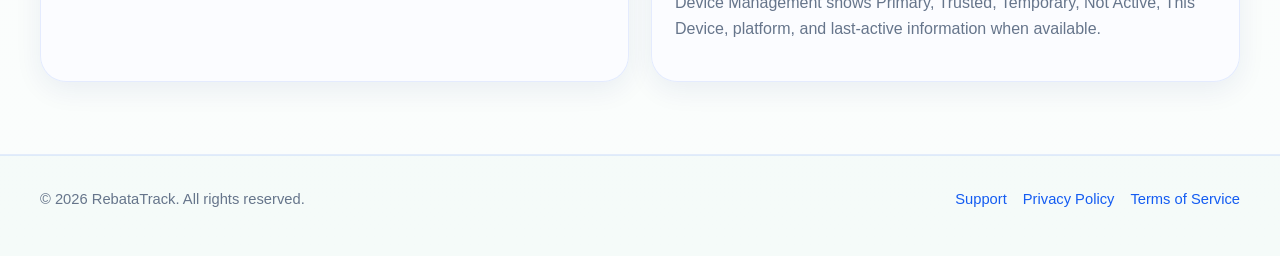
==== commit aec739f9: "Add files via upload" ====
--- a/index.html
+++ b/index.html
@@ -5,39 +5,39 @@
 <meta charset="utf-8"/>
 <meta content="width=device-width,initial-scale=1" name="viewport"/>
 <meta content="#145cf2" name="theme-color"/>
-<meta content="Rebatify organizes rebate purchases from order through refund, with workflow tracking, grouped refunds, cloud sync, reporting, and Rebatify+ premium tools." name="description"/>
-<title>Rebatify — Order. Track. Complete. Get Refunded.</title>
-<link href="app-icon.png?v=91" rel="icon"/><link href="apple-touch-icon.png?v=91" rel="apple-touch-icon"/><link href="favicon-32.png?v=91" rel="icon" sizes="32x32"/><link href="favicon-16.png?v=91" rel="icon" sizes="16x16"/>
-<link href="styles.css?v=91" rel="stylesheet"/>
+<meta content="RebataTrack organizes rebate purchases from order through refund, with workflow tracking, grouped refunds, cloud sync, reporting, and RebataTrack+ premium tools." name="description"/>
+<title>RebataTrack — Never lose track of what's coming back.</title>
+<link href="app-icon.png?v=97" rel="icon"/><link href="apple-touch-icon.png?v=97" rel="apple-touch-icon"/><link href="favicon-32.png?v=97" rel="icon" sizes="32x32"/><link href="favicon-16.png?v=97" rel="icon" sizes="16x16"/>
+<link href="styles.css?v=97" rel="stylesheet"/>
 </head>
 <body>
 <header><div class="wrap nav">
-<a class="brand" href="index.html"><img alt="Rebatify app icon" src="app-icon.png?v=91"/><span>Rebatify</span></a>
-<nav><a href="#features">Features</a><a href="#plus"><span class="rebatify-plus-text">Rebatify+</span></a><a href="https://rebatifyapp.web.app/" title="Open the Rebatify Web App">Web App</a><a href="#screens">App Preview</a><a href="support.html">Support</a><a href="privacy.html">Privacy</a><a href="terms.html">Terms</a></nav>
+<a class="brand" href="index.html"><img alt="RebataTrack app icon" src="app-icon.png?v=97"/><span>RebataTrack</span></a>
+<nav><a href="#features">Features</a><a href="#plus"><span class="rebatify-plus-text">RebataTrack+</span></a><a href="https://rebatifyapp.web.app/" title="Open the RebataTrack Web App">Web App</a><a href="#screens">App Preview</a><a href="support.html">Support</a><a href="privacy.html">Privacy</a><a href="terms.html">Terms</a></nav>
 </div></header>
 <main>
 <section class="hero"><div class="wrap hero-grid">
 <div>
-<div class="hero-brand"><img alt="Rebatify app icon" src="app-icon.png?v=91"/><div class="hero-brand-copy"><div class="hero-brand-title">Rebatify</div><div class="hero-brand-subtitle">Order. Track. Complete. Get Refunded.</div><div class="brand-tagline-badge">Simplify with Rebatify.</div></div></div>
+<div class="hero-brand"><img alt="RebataTrack app icon" src="app-icon.png?v=97"/><div class="hero-brand-copy"><div class="hero-brand-title">RebataTrack</div><div class="hero-brand-subtitle">Never lose track of what's coming back.</div></div></div>
 <span class="eyebrow"><span class="plus-dot"></span> Built for real rebate workflows</span>
-<h1>Order. Track. Complete. Get Refunded.</h1>
-<p class="lead">Rebatify gives rebate shoppers one organized place to follow every purchase from the day it is ordered through delivery, required obligations, refund tracking, order completion, follow up, and an order archive list.</p>
-<div class="cta-row"><a class="btn primary" href="#features">Explore Rebatify</a><a class="btn plus plus-cta" href="#plus"><span>See</span><span class="rebatify-plus-text">Rebatify+</span><span>Features</span></a><a class="btn" href="support.html">Get Support</a></div>
-</div>
-<div aria-label="Rebatify app preview screens" class="bubble-stage">
-<div class="bubble one"><div class="phone-frame"><img alt="Rebatify Home dashboard screenshot" src="home-preview.png?v=91"/></div></div>
-<div class="bubble two"><div class="phone-frame"><img alt="Rebatify Order Detail screenshot" src="order-detail-preview.png?v=91"/></div></div>
+<h1>Never lose track of what's coming back.</h1>
+<p class="lead">RebataTrack gives rebate shoppers one organized place to follow every purchase from the day it is ordered through delivery, required obligations, refund tracking, order completion, follow up, and an order archive list.</p>
+<div class="cta-row"><a class="btn primary" href="#features">Explore RebataTrack</a><a class="btn plus plus-cta" href="#plus"><span>See</span><span class="rebatify-plus-text">RebataTrack+</span><span>Features</span></a><a class="btn" href="support.html">Get Support</a></div>
+</div>
+<div aria-label="RebataTrack app preview screens" class="bubble-stage">
+<div class="bubble one"><div class="phone-frame"><img alt="RebataTrack Home dashboard screenshot" src="home-preview.png?v=97"/></div></div>
+<div class="bubble two"><div class="phone-frame"><img alt="RebataTrack Order Detail screenshot" src="order-detail-preview.png?v=97"/></div></div>
 <div class="float-chip a">● Pending refunds at a glance</div>
 <div class="float-chip b">✓ Workflow + refund progress together</div>
 </div>
 </div></section>
 <section class="section alt compact-features" id="features"><div class="wrap">
-<div class="kicker">Core Rebatify</div><h2>More than a refund list.</h2>
+<div class="kicker">Core RebataTrack</div><h2>More than a refund list.</h2>
 <p class="lead compact-lead">Track the order, the required steps, the refund, and the final outcome in one place.</p>
 <div class="compact-feature-grid">
 <article class="feature-card compact-card"><div class="icon-bubble">$</div><h3>Refund dashboard</h3><p>See pending refunds, Overdue Refunds, Out Of Pocket Expense, and active orders at a glance.</p></article>
 <article class="feature-card compact-card"><div class="icon-bubble">✓</div><h3>Workflow tracking</h3><p>Follow delivery, obligations, review or rating status, refund progress, and completion independently.</p></article>
-<article class="feature-card compact-card"><div class="icon-bubble">◷</div><h3>Automatic refund timing</h3><p>Rebatify calculates expected refund timing automatically using the selected Source of Rebate Deals.</p></article>
+<article class="feature-card compact-card"><div class="icon-bubble">◷</div><h3>Automatic refund timing</h3><p>RebataTrack calculates expected refund timing automatically using the selected Source of Rebate Deals.</p></article>
 <article class="feature-card compact-card"><div class="icon-bubble">↩</div><h3>Flexible refunds</h3><p>Record full, partial, multiple, or grouped refund transactions without losing the remaining shortfall.</p></article>
 <article class="feature-card compact-card"><div class="icon-bubble">!</div><h3>Search &amp; Action Required</h3><p>Find orders quickly and surface Needs Attention, Past Due, and Urgent work before it is missed.</p></article>
 <article class="feature-card compact-card"><div class="icon-bubble">☁</div><h3>Reliable cloud sync</h3><p>Changes save on your device first and synchronize automatically when cloud access is available again.</p></article>
@@ -46,10 +46,10 @@
 </div></section>
 <section class="section"><div class="wrap">
 <div class="core-banner">
-<div class="kicker" style="color:#a8f4ff">How an order moves through Rebatify</div><h2>Workflow first. Refund status second. Both matter.</h2>
-<p>A refund arriving does not automatically mean the physical/order workflow is finished. Rebatify keeps the obligation workflow and refund workflow independent, then archives an order when both sides meet the completion rules.</p>
+<div class="kicker" style="color:#a8f4ff">How an order moves through RebataTrack</div><h2>Workflow first. Refund status second. Both matter.</h2>
+<p>A refund arriving does not automatically mean the physical/order workflow is finished. RebataTrack keeps the obligation workflow and refund workflow independent, then archives an order when both sides meet the completion rules.</p>
 <div class="feature-list">
-<div class="feature-line"><div class="check">1</div><div><strong>Add the order</strong><span>Choose the source, shopping account, refund setup, Out Of Pocket Expense rule, and obligation. Rebatify calculates the expected refund due timing from the selected source.</span></div></div>
+<div class="feature-line"><div class="check">1</div><div><strong>Add the order</strong><span>Choose the source, shopping account, refund setup, Out Of Pocket Expense rule, and obligation. RebataTrack calculates the expected refund due timing from the selected source.</span></div></div>
 <div class="feature-line"><div class="check">2</div><div><strong>Complete required steps</strong><span>Receive the item and finish applicable review, rating, seller-feedback, delivery-confirmation, or group-form steps.</span></div></div>
 <div class="feature-line"><div class="check">3</div><div><strong>Record refunds as they arrive</strong><span>Enter one or multiple transactions, or allocate a grouped refund across several orders.</span></div></div>
 <div class="feature-line"><div class="check">4</div><div><strong>Finalize the outcome</strong><span>Fully refunded orders archive when workflow is done; partial outcomes can be explicitly completed without leaving the shortfall in pending cash.</span></div></div>
@@ -60,13 +60,13 @@
 <div class="setup-heading">
 <div class="kicker">Smarter setup &amp; refund timing</div>
 <h2>Set the timeline once. Let each order calculate it automatically.</h2>
-<p class="lead">Rebatify uses one clear refund-timing threshold per source, with a master fallback when a source does not need its own schedule.</p>
+<p class="lead">RebataTrack uses one clear refund-timing threshold per source, with a master fallback when a source does not need its own schedule.</p>
 </div>
 <div class="grid2 build154-grid">
 <article class="card timeline-card">
 <div class="icon-bubble">◷</div>
 <h3>Master Default Refund Timeline</h3>
-<p>Set one default refund timeline for new orders. By default, Rebatify expects refunds <strong class="green-value">7 days after the order date</strong>, and any Source of Rebate Deals can either inherit that default or use its own custom timeline.</p>
+<p>Set one default refund timeline for new orders. By default, RebataTrack expects refunds <strong class="green-value">7 days after the order date</strong>, and any Source of Rebate Deals can either inherit that default or use its own custom timeline.</p>
 <div class="timeline-points">
 <span>✓ One default timeline starts refund reminders automatically</span>
 <span>✓ The same timeline determines when a refund becomes due and overdue</span>
@@ -77,7 +77,7 @@
 <article class="card setup-card">
 <div class="icon-bubble">1–4</div>
 <h3>Initial account setup</h3>
-<p>First-time setup saves the key information Rebatify can reuse on future orders, so daily order entry stays faster and more consistent.</p>
+<p>First-time setup saves the key information RebataTrack can reuse on future orders, so daily order entry stays faster and more consistent.</p>
 <ol class="setup-steps">
 <li><strong>Shopping/Ordering Account</strong></li>
 <li><strong>Master Default Refund Timeline</strong></li>
@@ -91,35 +91,35 @@
 
 <section class="section smart-notifications-section" id="notifications-showcase"><div class="wrap">
   <div class="smart-notifications-mobile-copy">
-    <div class="smart-notifications-eyebrow"><span>Smart notifications</span><span class="smart-plus-pill">Rebatify+</span></div>
-    <h2>Stay ahead without constantly checking <span class="smart-green">Rebatify.</span></h2>
-    <p>Rebatify can remind you when a refund may be arriving, when an obligation is ready to complete, and when an order needs your attention—so the next step doesn't get forgotten.</p>
+    <div class="smart-notifications-eyebrow"><span>Smart notifications</span><span class="smart-plus-pill">RebataTrack+</span></div>
+    <h2>Stay ahead without constantly checking <span class="smart-green">RebataTrack.</span></h2>
+    <p>RebataTrack can remind you when a refund may be arriving, when an obligation is ready to complete, and when an order needs your attention—so the next step doesn't get forgotten.</p>
   </div>
   <div class="smart-notifications-showcase-card">
-    <img src="smart-notifications-showcase.png?v=91" alt="Rebatify smart notifications showing refund and review reminders on an iPhone lock screen" loading="lazy" decoding="async"/>
+    <img src="smart-notifications-showcase.png?v=97" alt="RebataTrack smart notifications showing refund and review reminders on an iPhone lock screen" loading="lazy" decoding="async"/>
   </div>
 </div></section>
 
 <section class="section alt rebatify-plus-section" id="plus"><div class="wrap">
 <div class="plus-section-heading">
 <div class="kicker plus-kicker-heading">Premium</div>
-<h2><span class="rebatify-plus-text">Rebatify+</span> Features</h2>
+<h2><span class="rebatify-plus-text">RebataTrack+</span> Features</h2>
 <p>Unlock advanced reporting, reminders, shared profiles, web access, notifications, and continued full-app access after the trial.</p>
 </div>
 <div class="plus-banner">
-<span class="plus-badge">PLUS · <span class="rebatify-plus-text">Rebatify+</span></span>
+<span class="plus-badge">PLUS · <span class="rebatify-plus-text">RebataTrack+</span></span>
 <h2 style="margin-top:14px">More intelligence, reminders, sharing, and continued access.</h2>
-<p>Rebatify begins with a 14-day basic-access trial. Premium-only tools are not unlocked by the trial. <span class="rebatify-plus-text">Rebatify+</span> provides continued app access after the trial along with the <span class="rebatify-plus-text">Rebatify+</span> features below.</p>
+<p>RebataTrack begins with a 14-day basic-access trial. Premium-only tools are not unlocked by the trial. <span class="rebatify-plus-text">RebataTrack+</span> provides continued app access after the trial along with the <span class="rebatify-plus-text">RebataTrack+</span> features below.</p>
 <div class="feature-list">
 <div class="feature-line"><div class="check">✓</div><div><strong>Advanced reporting</strong><span>Financial Intelligence dashboard, date-range filtering, Orders by Platform, Total Out Of Pocket Expense Cost, Refund Aging, Source Performance, Shopping/Ordering Accounts, and Refund Methods.</span></div></div>
 <div class="feature-line"><div class="check">✓</div><div><strong>Workflow reminders</strong><span>Customize Review &amp; Rating, Delivery Confirmation, and pending-review check timing.</span></div></div>
 <div class="feature-line"><div class="check">✓</div><div><strong>Notifications</strong><span>Choose alerts for Review &amp; Rating Reminders, Delivery Confirmation, Pending Review Checks, and Refund Due &amp; Overdue Refunds.</span></div></div>
-<div class="feature-line"><div class="check">✓</div><div><strong>Web Access</strong><span>Access Rebatify from a supported web browser in addition to your iPhone. Your account stays synchronized across authorized clients, and web access counts as one trusted device/client slot for that login.</span></div></div>
-<div class="feature-line"><div class="check">✓</div><div><strong>Up to 3 users</strong><span>One <span class="rebatify-plus-text">Rebatify+</span> shared membership can include up to three users with switchable profiles.</span></div></div>
+<div class="feature-line"><div class="check">✓</div><div><strong>Web Access</strong><span>Access RebataTrack from a supported web browser in addition to your iPhone. Your account stays synchronized across authorized clients, and web access counts as one trusted device/client slot for that login.</span></div></div>
+<div class="feature-line"><div class="check">✓</div><div><strong>Up to 3 users</strong><span>One <span class="rebatify-plus-text">RebataTrack+</span> shared membership can include up to three users with switchable profiles.</span></div></div>
 <div class="feature-line"><div class="check">✓</div><div><strong>Separate profile data</strong><span>Each shared profile keeps its own orders, sources, shopping accounts, refund accounts, reports, and setup data.</span></div></div>
-<div class="feature-line"><div class="check">✓</div><div><strong>Invite-code sharing</strong><span>Owners can invite another Rebatify user with a time-limited invite code; joining users do not need a separate <span class="rebatify-plus-text">Rebatify+</span> purchase while the shared membership remains active.</span></div></div>
-<div class="feature-line"><div class="check">✓</div><div><strong>Advanced &amp; detailed exports</strong><span><span class="rebatify-plus-text">Rebatify+</span> is the tier for advanced reporting and detailed export access. A basic orders CSV remains available even after trial lockout.</span></div></div>
-<div class="feature-line"><div class="check">✓</div><div><strong>Continued app access</strong><span>When the 14-day basic-access trial ends, <span class="rebatify-plus-text">Rebatify+</span> is required to continue using the full app.</span></div></div>
+<div class="feature-line"><div class="check">✓</div><div><strong>Invite-code sharing</strong><span>Owners can invite another RebataTrack user with a time-limited invite code; joining users do not need a separate <span class="rebatify-plus-text">RebataTrack+</span> purchase while the shared membership remains active.</span></div></div>
+<div class="feature-line"><div class="check">✓</div><div><strong>Advanced &amp; detailed exports</strong><span><span class="rebatify-plus-text">RebataTrack+</span> is the tier for advanced reporting and detailed export access. A basic orders CSV remains available even after trial lockout.</span></div></div>
+<div class="feature-line"><div class="check">✓</div><div><strong>Continued app access</strong><span>When the 14-day basic-access trial ends, <span class="rebatify-plus-text">RebataTrack+</span> is required to continue using the full app.</span></div></div>
 </div>
 </div>
 <div class="plans-wrap">
@@ -129,25 +129,25 @@
 <span class="plan-pill trial-pill">14 DAYS</span>
 </div>
 <h3>Basic-Access Trial</h3>
-<p>Explore Rebatify's core order and refund workflow for 14 days before choosing whether to continue with <span class="rebatify-plus-text">Rebatify+</span>.</p>
+<p>Explore RebataTrack's core order and refund workflow for 14 days before choosing whether to continue with <span class="rebatify-plus-text">RebataTrack+</span>.</p>
 <div class="plan-highlight"><span class="plan-icon neutral">1</span><span><strong>1 user</strong><small>Core workflow access during trial</small></span></div>
 </div>
 <div class="plan-card plus-plan-card">
 <div class="plus-glow"></div>
 <div class="plan-topline">
 <span class="plan-kicker plus-kicker">PREMIUM</span>
-<span class="plan-pill plus-plan-pill"><span class="rebatify-plus-text">Rebatify+</span></span>
-</div>
-<h3>Everything in <span class="rebatify-plus-text">Rebatify+</span></h3>
+<span class="plan-pill plus-plan-pill"><span class="rebatify-plus-text">RebataTrack+</span></span>
+</div>
+<h3>Everything in <span class="rebatify-plus-text">RebataTrack+</span></h3>
 <p>Continue full app access after the trial and unlock premium reporting, reminders, notification controls, shared profiles, web access, and more.</p>
 <div class="plan-highlight plus-highlight"><span class="plan-icon yes">✓</span><span><strong>Up to 3 users</strong><small>Shared membership with separate profile data</small></span></div>
 </div>
 </div>
-<div aria-label="Rebatify feature comparison" class="premium-compare">
+<div aria-label="RebataTrack feature comparison" class="premium-compare">
 <div class="compare-head">
 <div class="compare-feature-title">Feature comparison</div>
 <div class="compare-plan-title"><span>14-Day Trial</span></div>
-<div class="compare-plan-title plus-title"><span><span class="rebatify-plus-text">Rebatify+</span></span></div>
+<div class="compare-plan-title plus-title"><span><span class="rebatify-plus-text">RebataTrack+</span></span></div>
 </div>
 <div class="compare-row">
 <div class="compare-feature"><strong>Order tracking &amp; workflows</strong><span>Orders, refund tracking, grouped refunds, order completion, follow-up, and archive.</span></div>
@@ -165,18 +165,18 @@
 <div class="compare-status"><span class="status-bubble yes">✓</span><div><strong>Up to 3 trusted devices</strong><small>Per login; web counts as a slot</small></div></div>
 </div>
 <div class="compare-row premium-row">
-<div class="compare-feature"><strong>Web Access</strong><span>Use Rebatify from a supported web browser in addition to iPhone access. Web access counts as one trusted device/client slot for that login.</span></div>
-<div class="compare-status"><span class="status-bubble no">✕</span><div><strong>Locked</strong><small><span class="rebatify-plus-text">Rebatify+</span> Feature</small></div></div>
+<div class="compare-feature"><strong>Web Access</strong><span>Use RebataTrack from a supported web browser in addition to iPhone access. Web access counts as one trusted device/client slot for that login.</span></div>
+<div class="compare-status"><span class="status-bubble no">✕</span><div><strong>Locked</strong><small><span class="rebatify-plus-text">RebataTrack+</span> Feature</small></div></div>
 <div class="compare-status"><span class="status-bubble yes">✓</span><div><strong>Included</strong></div></div>
 </div>
 <div class="compare-row premium-row">
 <div class="compare-feature"><strong>Financial Intelligence</strong><span>Advanced reporting, refund aging, source performance, account analysis, and refund-method reporting.</span></div>
-<div class="compare-status"><span class="status-bubble no">✕</span><div><strong>Locked</strong><small><span class="rebatify-plus-text">Rebatify+</span> Feature</small></div></div>
+<div class="compare-status"><span class="status-bubble no">✕</span><div><strong>Locked</strong><small><span class="rebatify-plus-text">RebataTrack+</span> Feature</small></div></div>
 <div class="compare-status"><span class="status-bubble yes">✓</span><div><strong>Included</strong></div></div>
 </div>
 <div class="compare-row premium-row">
 <div class="compare-feature"><strong>Workflow reminders &amp; notification controls</strong><span>Customize Review &amp; Rating, Delivery Confirmation, Pending Review Check, and refund due/overdue reminders.</span></div>
-<div class="compare-status"><span class="status-bubble no">✕</span><div><strong>Locked</strong><small><span class="rebatify-plus-text">Rebatify+</span> Feature</small></div></div>
+<div class="compare-status"><span class="status-bubble no">✕</span><div><strong>Locked</strong><small><span class="rebatify-plus-text">RebataTrack+</span> Feature</small></div></div>
 <div class="compare-status"><span class="status-bubble yes">✓</span><div><strong>Included</strong></div></div>
 </div>
 <div class="compare-row premium-row">
@@ -190,7 +190,7 @@
 <div class="compare-status"><span class="status-bubble yes">✓</span><div><strong>Available</strong></div></div>
 </div>
 <div class="compare-row final-row premium-row">
-<div class="compare-feature"><strong>Continued full app access after trial</strong><span>Keep using the full Rebatify experience after the 14-day basic-access period.</span></div>
+<div class="compare-feature"><strong>Continued full app access after trial</strong><span>Keep using the full RebataTrack experience after the 14-day basic-access period.</span></div>
 <div class="compare-status"><span class="status-bubble no">✕</span><div><strong>Trial ends</strong><small>After 14 days</small></div></div>
 <div class="compare-status"><span class="status-bubble yes">✓</span><div><strong>Included</strong></div></div>
 </div>
@@ -200,20 +200,20 @@
 <section class="section app-preview-section" id="screens"><div class="wrap">
 <div class="app-preview-heading"><div class="kicker">App preview</div><h2>Built to look as organized as the workflow feels.</h2></div>
 <div class="screenshot-grid">
-<article class="screen-card"><span class="tier-badge core">CORE</span><div class="phone-shot"><img alt="Rebatify Home dashboard screenshot" src="home-preview.png?v=91"/></div><h3>Home dashboard</h3><p>Pending refunds, Overdue Refunds, active-order Out Of Pocket Expense, status counts, items needing attention, and recent orders.</p></article>
-<article class="screen-card"><span class="tier-badge core">CORE</span><div class="phone-shot"><img alt="Rebatify Orders screenshot" src="orders-preview.png?v=91"/></div><h3>Orders &amp; Action Center</h3><p>Search, workflow filters, action-required items, in-progress orders, ready-to-archive items, and Group Refund access.</p></article>
-<article class="screen-card"><span class="tier-badge core">CORE</span><div class="phone-shot"><img alt="Rebatify Order Detail screenshot" src="order-detail-preview.png?v=91"/></div><h3>Order detail</h3><p>Workflow steps and financials stay together, including expected vs. actual Out Of Pocket Expense, calculated refund timing, refund transactions, and partial-refund completion.</p></article>
-<article class="screen-card"><span class="tier-badge core">CORE</span><div class="phone-shot"><img alt="Rebatify Record Refund screenshot" src="refund-preview.png?v=91"/></div><h3>Record refunds</h3><p>Record refund transactions as they arrive, keep partial-refund progress visible, and see any remaining unrecovered balance without losing the order workflow.</p></article>
-<article class="screen-card"><span class="tier-badge plus"><span class="rebatify-plus-text">Rebatify+</span></span><div class="phone-shot"><img alt="Rebatify Reports screenshot" src="reports-plus-preview.png?v=91"/></div><h3>Financial Intelligence</h3><p>Advanced metrics and Report Library views for Out Of Pocket Expense, Refund Aging, Source Performance, Shopping/Ordering Accounts, and Refund Methods.</p></article>
-<article class="screen-card"><span class="tier-badge core">CORE</span><div class="phone-shot"><img alt="Rebatify More screen screenshot" src="more-preview.png?v=91"/></div><h3>Organized settings</h3><p>Sources, shopping accounts, refund accounts, archives, reminders, notifications, security, and device management stay organized in one place.</p></article>
-<article class="screen-card"><span class="tier-badge plus"><span class="rebatify-plus-text">Rebatify+</span></span><div class="phone-shot"><img alt="Rebatify Shared Profiles screenshot" src="sharing-plus-preview.png?v=91"/></div><h3>Shared profiles</h3><p>Up to three users share one membership while each person retains separate Rebatify data and independent device protection.</p></article>
-<article class="screen-card"><span class="tier-badge plus"><span class="rebatify-plus-text">Rebatify+</span></span><div class="phone-shot"><img alt="Rebatify Help and Learning screen screenshot" src="help-learning-preview.png?v=91"/></div><h3>Help &amp; learning</h3><p>Replay the guided walkthrough, reach support and policy pages, review upcoming features, and manage <span class="rebatify-plus-text">Rebatify+</span> from inside the app.</p></article>
+<article class="screen-card"><span class="tier-badge core">CORE</span><div class="phone-shot"><img alt="RebataTrack Home dashboard screenshot" src="home-preview.png?v=97"/></div><h3>Home dashboard</h3><p>Pending refunds, Overdue Refunds, active-order Out Of Pocket Expense, status counts, items needing attention, and recent orders.</p></article>
+<article class="screen-card"><span class="tier-badge core">CORE</span><div class="phone-shot"><img alt="RebataTrack Orders screenshot" src="orders-preview.png?v=97"/></div><h3>Orders &amp; Action Center</h3><p>Search, workflow filters, action-required items, in-progress orders, ready-to-archive items, and Group Refund access.</p></article>
+<article class="screen-card"><span class="tier-badge core">CORE</span><div class="phone-shot"><img alt="RebataTrack Order Detail screenshot" src="order-detail-preview.png?v=97"/></div><h3>Order detail</h3><p>Workflow steps and financials stay together, including expected vs. actual Out Of Pocket Expense, calculated refund timing, refund transactions, and partial-refund completion.</p></article>
+<article class="screen-card"><span class="tier-badge core">CORE</span><div class="phone-shot"><img alt="RebataTrack Record Refund screenshot" src="refund-preview.png?v=97"/></div><h3>Record refunds</h3><p>Record refund transactions as they arrive, keep partial-refund progress visible, and see any remaining unrecovered balance without losing the order workflow.</p></article>
+<article class="screen-card"><span class="tier-badge plus"><span class="rebatify-plus-text">RebataTrack+</span></span><div class="phone-shot"><img alt="RebataTrack Reports screenshot" src="reports-plus-preview.png?v=97"/></div><h3>Financial Intelligence</h3><p>Advanced metrics and Report Library views for Out Of Pocket Expense, Refund Aging, Source Performance, Shopping/Ordering Accounts, and Refund Methods.</p></article>
+<article class="screen-card"><span class="tier-badge core">CORE</span><div class="phone-shot"><img alt="RebataTrack More screen screenshot" src="more-preview.png?v=97"/></div><h3>Organized settings</h3><p>Sources, shopping accounts, refund accounts, archives, reminders, notifications, security, and device management stay organized in one place.</p></article>
+<article class="screen-card"><span class="tier-badge plus"><span class="rebatify-plus-text">RebataTrack+</span></span><div class="phone-shot"><img alt="RebataTrack Shared Profiles screenshot" src="sharing-plus-preview.png?v=97"/></div><h3>Shared profiles</h3><p>Up to three users share one membership while each person retains separate RebataTrack data and independent device protection.</p></article>
+<article class="screen-card"><span class="tier-badge plus"><span class="rebatify-plus-text">RebataTrack+</span></span><div class="phone-shot"><img alt="RebataTrack Help and Learning screen screenshot" src="help-learning-preview.png?v=97"/></div><h3>Help &amp; learning</h3><p>Replay the guided walkthrough, reach support and policy pages, review upcoming features, and manage <span class="rebatify-plus-text">RebataTrack+</span> from inside the app.</p></article>
 </div>
 </div></section>
 <section class="section alt"><div class="wrap grid2">
-<div class="card"><div class="kicker">Financial logic</div><h2>“Cash Still Tied Up” means money you still expect back.</h2><p>Rebatify intentionally does not calculate tied-up cash as purchase total minus refunds. It is the remaining expected refund on active orders. Expected Out Of Pocket Expense is excluded. If you complete an order with a partial refund, that remaining unrecovered shortfall is preserved as the final outcome but no longer counts as pending cash.</p></div>
-<div class="card"><div class="kicker">Security &amp; devices</div><h2>Device protection is standard, not a <span class="rebatify-plus-text">Rebatify+</span> add-on.</h2><p>Every login has protected device access. Standard accounts use one primary-device access slot. <span class="rebatify-plus-text">Rebatify+</span> supports up to <strong>3 trusted devices/clients per login</strong>, and web access counts as one of those same slots. When replacement rules apply, Rebatify uses a <strong class="green-value">24-hour replacement cooldown</strong> and <strong class="green-value">48-hour takeover/promotion protection</strong>. Device Management shows Primary, Trusted, Temporary, Not Active, This Device, platform, and last-active information when available.</p></div>
+<div class="card"><div class="kicker">Financial logic</div><h2>“Cash Still Tied Up” means money you still expect back.</h2><p>RebataTrack intentionally does not calculate tied-up cash as purchase total minus refunds. It is the remaining expected refund on active orders. Expected Out Of Pocket Expense is excluded. If you complete an order with a partial refund, that remaining unrecovered shortfall is preserved as the final outcome but no longer counts as pending cash.</p></div>
+<div class="card"><div class="kicker">Security &amp; devices</div><h2>Device protection is standard, not a <span class="rebatify-plus-text">RebataTrack+</span> add-on.</h2><p>Every login has protected device access. Standard accounts use one primary-device access slot. <span class="rebatify-plus-text">RebataTrack+</span> supports up to <strong>3 trusted devices/clients per login</strong>, and web access counts as one of those same slots. When replacement rules apply, RebataTrack uses a <strong class="green-value">24-hour replacement cooldown</strong> and <strong class="green-value">48-hour takeover/promotion protection</strong>. Device Management shows Primary, Trusted, Temporary, Not Active, This Device, platform, and last-active information when available.</p></div>
 </div></section>
 </main>
-<footer><div class="wrap foot"><div>© 2026 Rebatify. All rights reserved.</div><div class="foot-links"><a href="support.html">Support</a><a href="privacy.html">Privacy Policy</a><a href="terms.html">Terms of Service</a></div></div></footer>
-<script src="public-nav.js?v=91"></script></body></html>
+<footer><div class="wrap foot"><div>© 2026 RebataTrack. All rights reserved.</div><div class="foot-links"><a href="support.html">Support</a><a href="privacy.html">Privacy Policy</a><a href="terms.html">Terms of Service</a></div></div></footer>
+<script src="public-nav.js?v=97"></script></body></html>
--- a/styles.css
+++ b/styles.css
@@ -223,7 +223,7 @@
   .compare-status:nth-child(3){border-left:1px solid rgba(20,92,242,.07)}
   .compare-status:before{display:block;font-size:.68rem;font-weight:900;color:#7a8798;text-transform:uppercase;letter-spacing:.07em;margin-right:2px}
   .compare-status:nth-child(2):before{content:'14-Day Trial'}
-  .compare-status:nth-child(3):before{content:'Rebatify+'}
+  .compare-status:nth-child(3):before{content:'RebataTrack+'}
 }
 @media(max-width:760px){
   .hero-grid,.grid2,.grid3,.grid4,.screenshot-grid,.support-grid,.compact-feature-grid{grid-template-columns:1fr}
@@ -385,7 +385,7 @@
 }
 
 
-/* Build 19 - stronger bottom-chip centering and Rebatify+ wording consistency */
+/* Build 19 - stronger bottom-chip centering and RebataTrack+ wording consistency */
 .float-chip.b{
   left:50% !important;
   right:auto !important;
@@ -409,7 +409,7 @@
   }
 }
 
-/* Build 25 - Rebatify Beta landing page */
+/* Build 25 - RebataTrack Beta landing page */
 .nav-beta{color:var(--green)!important;font-weight:850!important}
 .beta-hero{padding:76px 0 64px}
 .beta-hero-grid{display:grid;grid-template-columns:minmax(0,1.08fr) minmax(380px,.92fr);gap:42px;align-items:start}
@@ -458,7 +458,7 @@
 @media(max-width:900px){.beta-hero-grid{grid-template-columns:1fr}.beta-apply-card{position:relative;top:auto}.beta-bento-row{max-width:680px}.beta-expectation-grid{grid-template-columns:1fr}.beta-info-card.beta-wide{grid-column:auto}.beta-check-list{columns:1}}
 @media(max-width:560px){.beta-hero{padding-top:50px}.beta-hero-copy h1{font-size:2.85rem}.beta-bento-row{grid-template-columns:1fr}.beta-apply-card{padding:20px}.beta-os-options{grid-template-columns:1fr 1fr}.beta-info-card{padding:20px;gap:13px}.beta-info-icon{flex-basis:40px;width:40px;height:40px}.beta-brand-lockup img{width:58px;height:58px}.beta-brand-name{font-size:1.5rem}}
 
-/* Build 27 - Rebatify Beta Tester Portal */
+/* Build 27 - RebataTrack Beta Tester Portal */
 .beta-tester-signin{margin:10px 4px 0;text-align:center;font-size:.78rem;color:#66758b}
 .beta-tester-signin a{font-weight:800}
 .portal-body{min-height:100vh;background:radial-gradient(circle at 10% 0%,rgba(20,92,242,.12),transparent 32rem),radial-gradient(circle at 100% 10%,rgba(30,184,184,.11),transparent 30rem),linear-gradient(180deg,#f7fbff 0%,#f2f8fc 60%,#f5fbf9 100%)}
@@ -484,7 +484,7 @@
 @media(max-width:900px){.portal-hero-grid,.portal-feedback-layout{grid-template-columns:1fr}.portal-password-card{grid-template-columns:auto 1fr}.portal-password-form{grid-column:1/-1}.portal-bento{grid-template-columns:1fr 1fr}.portal-tile-accent{grid-row:auto;grid-column:1/-1}}
 @media(max-width:620px){.portal-auth-card{padding:24px}.portal-nav{align-items:center}.portal-brand span{display:none}.portal-hero{padding-top:48px}.portal-bento{grid-template-columns:1fr}.portal-tile-accent{grid-column:auto}.portal-two-fields{grid-template-columns:1fr}.portal-password-card{grid-template-columns:1fr}.portal-lock-icon{width:46px;height:46px}.portal-feedback-form{padding:20px}}
 
-/* Build 28 - Rebatify Beta Admin Portal */
+/* Build 28 - RebataTrack Beta Admin Portal */
 .admin-auth-body,.admin-body{--admin-deep:#07132e;--admin-blue:#145cf2;--admin-green:#3b9e4a;--admin-teal:#1ab7b4;--admin-muted:#66758b;--admin-line:rgba(20,92,242,.10);--admin-panel:rgba(255,255,255,.93);background:#f4f8fc;color:var(--admin-deep)}
 .admin-auth-body{min-height:100vh;background:radial-gradient(circle at 14% 8%,rgba(20,92,242,.17),transparent 28rem),radial-gradient(circle at 90% 16%,rgba(26,183,180,.13),transparent 26rem),linear-gradient(180deg,#f8fbff 0%,#eff6fc 100%)}
 .admin-auth-shell{min-height:100vh;display:grid;place-items:center;padding:44px 20px}.admin-auth-card{width:min(100%,560px);padding:38px;border-radius:34px;background:rgba(255,255,255,.94);border:1px solid rgba(20,92,242,.12);box-shadow:0 28px 80px rgba(7,31,95,.16);backdrop-filter:blur(20px)}
@@ -518,7 +518,7 @@
 .beta-activate-body{min-height:100vh;background:radial-gradient(circle at 15% 10%,rgba(20,92,242,.10),transparent 35%),radial-gradient(circle at 90% 15%,rgba(59,158,74,.11),transparent 34%),#f5f8fc}.beta-activate-shell{min-height:100vh;display:grid;place-items:center;padding:40px 20px}.beta-activate-card{width:min(620px,100%);background:rgba(255,255,255,.96);border:1px solid rgba(20,92,242,.12);border-radius:30px;box-shadow:0 24px 70px rgba(7,31,95,.12);padding:30px}.beta-activate-brand{display:flex;align-items:center;gap:14px;margin-bottom:24px}.beta-activate-brand img{width:58px;height:58px;border-radius:15px}.beta-activate-brand strong{display:block;font-size:1.22rem}.beta-activate-brand span{display:block;color:#6d7c91;font-size:.78rem;margin-top:2px}.beta-activate-card h1{font-size:clamp(2rem,6vw,3rem);letter-spacing:-.045em;margin:0 0 10px}.beta-activate-card>.lead{margin:0 0 22px}.beta-activate-invite{display:grid;grid-template-columns:1fr 1fr;gap:10px;margin:0 0 22px}.beta-activate-invite div{padding:14px;border-radius:16px;background:#f7f9fc;border:1px solid rgba(20,92,242,.08)}.beta-activate-invite span{display:block;color:#8290a1;font-size:.68rem;font-weight:850;text-transform:uppercase;letter-spacing:.05em}.beta-activate-invite strong{display:block;margin-top:4px;font-size:.88rem;word-break:break-word}.beta-activate-message{margin:0 0 14px;padding:12px 14px;border-radius:14px;font-size:.8rem;font-weight:750;line-height:1.45}.beta-activate-message.error{background:#fff0f1;color:#a9251d;border:1px solid #f6c7cb}.beta-activate-message.success{background:#ebf8ed;color:#287337;border:1px solid #c7e8cc}.beta-activate-expired{text-align:center;padding:14px 0}.beta-activate-expired h2{margin-bottom:8px}.beta-activate-expired p{color:#6d7c91}.beta-activate-footer{text-align:center;margin-top:16px;color:#8190a4;font-size:.74rem}.beta-activate-footer a{font-weight:850}.beta-activate-mode-note{margin:10px 0 0;color:#738297;font-size:.75rem;line-height:1.45}
 @media(max-width:700px){.admin-email-service-row{grid-template-columns:1fr}.beta-activate-card{padding:22px;border-radius:24px}.beta-activate-invite{grid-template-columns:1fr}}
 
-/* Build 39 - Rebatify Beta Program timeline */
+/* Build 39 - RebataTrack Beta Program timeline */
 .portal-timeline-section{padding-top:34px;padding-bottom:28px;background:linear-gradient(180deg,rgba(241,247,255,.62),rgba(255,255,255,0))}
 .portal-timeline-heading{margin-bottom:20px}
 .portal-program-timeline{display:grid;gap:0;border:1px solid var(--line);border-radius:26px;background:rgba(255,255,255,.92);box-shadow:var(--softshadow);overflow:hidden}
@@ -572,7 +572,7 @@
 .portal-feedback-form-kicker{margin:28px 0 12px;color:var(--green);font-size:clamp(1.65rem,3vw,2.15rem);font-weight:900;letter-spacing:-.035em;text-transform:none;line-height:1.12}
 
 
-/* Build 51 — premium controls/buttons, visible current-page navigation, Rebatify+ consistency */
+/* Build 51 — premium controls/buttons, visible current-page navigation, RebataTrack+ consistency */
 .rebatify-plus-text{color:var(--green)!important;font-weight:900!important}
 
 /* Public navigation now behaves like a clear menu picker. */
@@ -1040,7 +1040,7 @@
   .portal-feedback-history-top{flex-direction:column}
 }
 
-/* ===== Rebatify Beta Portal refinements — Website Build 74 ===== */
+/* ===== RebataTrack Beta Portal refinements — Website Build 74 ===== */
 .portal-settings-link{display:inline-flex;align-items:center;justify-content:center;min-height:42px;padding:0 16px;border:1px solid rgba(20,92,242,.16);border-radius:14px;background:#fff;color:#0c2b69;text-decoration:none;font-weight:850;font-size:.82rem;box-shadow:0 7px 20px rgba(20,92,242,.06)}
 .portal-nav{gap:12px}.portal-nav .portal-settings-link{margin-left:auto}.portal-nav .portal-logout{margin-left:0}
 .portal-mobile-nav{display:none;background:rgba(247,251,255,.97);border-bottom:1px solid rgba(20,92,242,.1);backdrop-filter:blur(14px);position:sticky;top:0;z-index:90}
@@ -1308,7 +1308,7 @@
   .portal-conversation-send{width:100%;min-height:45px;margin-top:10px}
 }
 
-/* ===== Build 73 locked Rebatify button standard ===== */
+/* ===== Build 73 locked RebataTrack button standard ===== */
 :root{
   --rebatify-action-green:#3B9E4A;
   --rebatify-action-green-text:#2F7E3B;
@@ -1345,7 +1345,7 @@
 }
 .portal-settings-link,.portal-logout{gap:10px}
 
-/* Shared geometry + typography for normal Rebatify web buttons. */
+/* Shared geometry + typography for normal RebataTrack web buttons. */
 .btn,
 .beta-submit,
 .admin-primary-button,
@@ -1884,7 +1884,7 @@
 }
 
 
-/* Build 83 — compact setup cards and stronger Rebatify+ contrast */
+/* Build 83 — compact setup cards and stronger RebataTrack+ contrast */
 .build154-grid{align-items:start;gap:18px}
 .build154-grid .card{padding:19px 20px;border-radius:24px}
 .build154-grid .icon-bubble{width:40px;height:40px;border-radius:13px;margin-bottom:11px;font-size:1rem}
@@ -2075,7 +2075,7 @@
   .portal-timeline-step.complete{box-shadow:inset 3px 0 0 rgba(59,158,74,.72)}
 }
 
-/* ===== Website Build 91: Beta support launcher, unread updates, closed conversations ===== */
+/* ===== Website Build 92: Beta support launcher, unread updates, closed conversations ===== */
 .portal-feedback-history-card.has-unread{border-color:rgba(59,158,74,.34)!important;box-shadow:0 12px 30px rgba(59,158,74,.08)!important}
 .portal-history-unread{display:inline-flex;margin-left:7px;padding:3px 7px;border-radius:999px;background:rgba(59,158,74,.11);border:1px solid rgba(59,158,74,.20);color:#2F7E3B;font-size:.58rem;font-weight:900;letter-spacing:.02em;text-transform:none;vertical-align:middle}
 .portal-conversation-reply[hidden],.portal-conversation-closed-notice[hidden]{display:none!important}
@@ -2097,3 +2097,195 @@
 @media(max-width:620px){.portal-support-launcher{right:14px;bottom:max(14px,env(safe-area-inset-bottom))}.portal-support-launcher-button{width:54px;height:54px;border-radius:17px}.portal-support-launcher-panel{width:min(330px,calc(100vw - 20px))}.admin-conversation-closed{align-items:stretch;flex-direction:column}.admin-conversation-closed .admin-primary-button{width:100%}}
 
 .portal-support-launcher[hidden]{display:none!important}
+
+/* ===== Website Build 92: account-swap setup recovery + always-available Support ===== */
+.portal-support-launcher{z-index:270}
+
+
+/* Build 93 support launcher and admin live notification updates */
+body.portal-conversation-active .portal-support-launcher{opacity:0;pointer-events:none;transform:translateY(10px)}
+.portal-support-launcher-button{width:auto;min-width:94px;height:58px;padding:0 16px 0 14px;display:inline-flex;align-items:center;justify-content:center;gap:10px}
+.portal-support-launcher-label{font-size:.84rem;font-weight:900;letter-spacing:.01em}
+@media(max-width:620px){.portal-support-launcher-button{min-width:88px;height:54px;padding:0 15px 0 13px}.portal-support-launcher-label{font-size:.8rem}}
+
+.admin-notification-wrap{position:relative}
+.admin-notification-button{position:relative}
+.admin-notification-badge{position:absolute;top:-5px;right:-5px;min-width:22px;height:22px;padding:0 6px;border-radius:999px;background:#3B9E4A;color:#fff;display:grid;place-items:center;font-size:.66rem;font-weight:900;box-shadow:0 8px 18px rgba(59,158,74,.28)}
+.admin-notification-badge[hidden]{display:none!important}
+.admin-notification-panel{position:absolute;top:calc(100% + 10px);right:0;width:min(390px,calc(100vw - 32px));padding:16px;border-radius:22px;border:1px solid #dfe8f4;background:rgba(255,255,255,.98);box-shadow:0 28px 70px rgba(7,31,72,.20);backdrop-filter:blur(18px);z-index:30}
+.admin-notification-panel[hidden]{display:none!important}
+.admin-notification-panel-header{display:flex;align-items:flex-start;justify-content:space-between;gap:12px;margin-bottom:8px}
+.admin-notification-panel-header h3{margin:4px 0 0;color:#0f223c;font-size:1rem}
+.admin-notification-panel-copy{margin:0 0 12px;color:#657891;font-size:.76rem;line-height:1.5}
+.admin-notification-list{display:flex;flex-direction:column;gap:9px;max-height:min(420px,60vh);overflow:auto;padding-right:2px}
+.admin-notification-item{width:100%;display:grid;grid-template-columns:auto 1fr auto;align-items:flex-start;gap:11px;padding:12px 13px;border:1px solid #e4ebf4;border-radius:16px;background:#fbfdff;text-align:left;color:#17314d;cursor:pointer}
+.admin-notification-item:hover{background:#f6f9fd;border-color:#d6e2f0}
+.admin-notification-item.unread{border-color:rgba(59,158,74,.34);background:#f7fcf8}
+.admin-notification-item-icon{width:36px;height:36px;border-radius:12px;display:grid;place-items:center;background:rgba(20,92,242,.08);color:#145cf2}
+.admin-notification-item-icon svg{width:18px;height:18px;fill:none;stroke:currentColor;stroke-width:1.9;stroke-linecap:round;stroke-linejoin:round}
+.admin-notification-item-icon.green{background:rgba(59,158,74,.1);color:#2F7E3B}
+.admin-notification-item-copy{display:flex;flex-direction:column;gap:2px;min-width:0}
+.admin-notification-item-copy strong{font-size:.8rem;color:#10233b}
+.admin-notification-item-copy span{font-size:.69rem;color:#6f8197;line-height:1.45}
+.admin-notification-item time{font-size:.64rem;color:#8a98aa;font-weight:800;white-space:nowrap;padding-top:2px}
+@media(max-width:760px){.admin-notification-panel{right:-4px;width:min(360px,calc(100vw - 20px))}}
+
+/* ================================================================
+   RebataTrack Admin — Website Build 99 dual Beta / Production console
+   ================================================================ */
+.admin-scope-switch{display:grid;grid-template-columns:1fr 1fr;gap:6px;margin:14px 12px 10px;padding:5px;border:1px solid rgba(130,154,188,.18);border-radius:14px;background:rgba(255,255,255,.045)}
+.admin-scope-switch button{min-width:0;border:0;border-radius:10px;padding:9px 8px;background:transparent;color:#9fb1ca;font:inherit;font-size:.68rem;font-weight:850;cursor:pointer;transition:background .18s ease,color .18s ease,box-shadow .18s ease}
+.admin-scope-switch button.is-active{background:#fff;color:#112945;box-shadow:0 7px 18px rgba(0,0,0,.15)}
+.admin-scope-switch button[data-admin-scope="production"].is-active{color:#2F7E3B}
+.production-admin-nav[hidden],#productionAdminContent[hidden]{display:none!important}
+.production-view{display:none}.production-view.is-active{display:block}
+.production-security-banner{display:grid;grid-template-columns:auto minmax(0,1fr) auto;align-items:center;gap:14px;margin-bottom:18px;padding:16px 17px;border:1px solid rgba(59,158,74,.18);border-radius:18px;background:linear-gradient(135deg,rgba(59,158,74,.075),rgba(33,113,181,.045))}
+.production-security-banner>div:nth-child(2){display:flex;flex-direction:column;gap:3px}.production-security-banner strong{font-size:.84rem;color:#17304b}.production-security-banner span:not(.admin-subtle-chip){font-size:.7rem;line-height:1.5;color:#6f8198}
+.production-security-icon{width:42px;height:42px;border-radius:14px;background:rgba(59,158,74,.1);color:#2F7E3B;display:grid;place-items:center}.production-security-icon svg{width:22px;height:22px;fill:none;stroke:currentColor;stroke-width:1.9;stroke-linecap:round;stroke-linejoin:round}
+.production-capability-list{display:flex;flex-direction:column;gap:10px}.production-capability-list>div{display:grid;grid-template-columns:38px 1fr;gap:11px;align-items:start;padding:12px;border:1px solid #e7edf5;border-radius:14px;background:#fbfdff}.production-capability-list strong{display:block;color:#19334f;font-size:.77rem}.production-capability-list p{margin:3px 0 0;color:#718399;font-size:.67rem;line-height:1.5}
+.production-capability-icon{width:36px;height:36px;border-radius:12px;display:grid;place-items:center;background:rgba(32,73,126,.07);color:#294c74;font-weight:950}.production-capability-icon.green{background:rgba(59,158,74,.10);color:#2F7E3B}.production-capability-icon.blue{background:rgba(33,113,181,.09);color:#2171B5}
+.production-toolbar{grid-template-columns:minmax(280px,1fr) auto}.production-users-table td:first-child{min-width:220px}.production-user-cell{display:flex;flex-direction:column;gap:2px}.production-user-cell strong{color:#15304d}.production-user-cell span{color:#7a8da4;font-size:.66rem}.production-status{display:inline-flex;align-items:center;gap:6px;min-height:27px;padding:5px 9px;border-radius:999px;background:#f2f5f9;color:#61758e;font-size:.64rem;font-weight:850;white-space:nowrap}.production-status.green{background:rgba(59,158,74,.10);color:#2F7E3B}.production-status.blue{background:rgba(33,113,181,.09);color:#2171B5}.production-status.amber{background:#fff5df;color:#94651d}.production-status.red{background:rgba(217,57,73,.08);color:#b92f3e}
+.production-recent-list{display:flex;flex-direction:column;gap:8px}.production-recent-user{display:flex;align-items:center;justify-content:space-between;gap:12px;padding:11px 12px;border:1px solid #e6edf5;border-radius:14px;background:#fbfdff;cursor:pointer}.production-recent-user:hover{background:#f7fafd}.production-recent-user>div{display:flex;flex-direction:column;min-width:0}.production-recent-user strong{font-size:.76rem;color:#19334f}.production-recent-user span{font-size:.64rem;color:#7e8fa3;overflow:hidden;text-overflow:ellipsis;white-space:nowrap}.production-recent-user time{font-size:.62rem;color:#94a0af;font-weight:800;white-space:nowrap}
+.production-access-grid{display:grid;grid-template-columns:repeat(3,minmax(0,1fr));gap:15px}.production-panel-copy{margin:0 0 13px;color:#6c7f96;font-size:.7rem;line-height:1.55}.production-access-list{display:flex;flex-direction:column;gap:8px;max-height:520px;overflow:auto}.production-access-item{padding:11px 12px;border:1px solid #e7edf5;border-radius:14px;background:#fbfdff;display:flex;align-items:flex-start;justify-content:space-between;gap:10px}.production-access-item>div{display:flex;flex-direction:column;gap:2px;min-width:0}.production-access-item strong{font-size:.74rem;color:#18314d}.production-access-item span{font-size:.63rem;color:#7a8ca1;line-height:1.45}.production-access-item button{flex:0 0 auto}
+.production-audit-list{display:flex;flex-direction:column;gap:9px}.production-audit-item{display:grid;grid-template-columns:38px minmax(0,1fr) auto;gap:12px;align-items:start;padding:13px 14px;border:1px solid #e4ebf4;border-radius:16px;background:#fff}.production-audit-icon{width:36px;height:36px;border-radius:12px;background:rgba(33,113,181,.08);color:#2171B5;display:grid;place-items:center;font-weight:950}.production-audit-item h3{margin:0;color:#16304c;font-size:.78rem}.production-audit-item p{margin:3px 0 0;color:#718399;font-size:.66rem;line-height:1.48}.production-audit-item small{display:block;margin-top:5px;color:#8b9aac;font-size:.61rem}.production-audit-item time{font-size:.62rem;color:#8797aa;font-weight:800;white-space:nowrap}
+.production-connection-panel{max-width:880px}.production-connection-message{margin-top:10px;min-height:18px;color:#60758e;font-size:.68rem;font-weight:750}.production-connection-message.success{color:#2F7E3B}.production-connection-message.error{color:#bd3342}.production-security-checklist{max-width:880px;margin-top:15px}.production-check-list{display:grid;gap:9px}.production-check-list>div{padding:10px 12px;border-radius:12px;background:#f8fbf9;color:#4f667d;font-size:.7rem;font-weight:700;line-height:1.45}
+.production-admin-drawer{z-index:281}.production-admin-drawer+.anything{display:none}.production-user-summary{display:grid;gap:13px}.production-summary-card{padding:14px;border:1px solid #e3ebf5;border-radius:17px;background:#fbfdff}.production-summary-card h3{margin:0 0 7px;color:#15304d;font-size:.84rem}.production-summary-grid{display:grid;grid-template-columns:repeat(2,minmax(0,1fr));gap:8px}.production-summary-field{padding:9px 10px;border-radius:12px;background:#fff;border:1px solid #edf1f6;display:flex;flex-direction:column;gap:3px}.production-summary-field span{font-size:.58rem;text-transform:uppercase;letter-spacing:.055em;color:#8a9aab;font-weight:850}.production-summary-field strong{font-size:.7rem;color:#28435f;word-break:break-word}.production-action-row{display:grid;grid-template-columns:1fr 1fr;gap:9px;margin-top:10px}.production-action-row.three{grid-template-columns:repeat(3,1fr)}.production-action-button{min-height:45px;border:1px solid #dce6f1;border-radius:12px;padding:10px 12px;background:#fff;color:#28425f;font:inherit;font-size:.69rem;font-weight:850;cursor:pointer}.production-action-button.green{border-color:rgba(59,158,74,.23);background:rgba(59,158,74,.075);color:#2F7E3B}.production-action-button.blue{border-color:rgba(33,113,181,.22);background:rgba(33,113,181,.065);color:#2171B5}.production-action-button.red{border-color:rgba(217,57,73,.2);background:rgba(217,57,73,.06);color:#c03241}.production-action-button:disabled{opacity:.48;cursor:not-allowed}
+.production-device-list{display:flex;flex-direction:column;gap:8px}.production-device-card{padding:11px 12px;border:1px solid #e5edf5;border-radius:14px;background:#fff;display:flex;align-items:center;justify-content:space-between;gap:12px}.production-device-card>div{display:flex;flex-direction:column;gap:2px}.production-device-card strong{font-size:.72rem;color:#17314e}.production-device-card span{font-size:.62rem;color:#8090a2}.production-device-tags{display:flex;gap:5px;flex-wrap:wrap;justify-content:flex-end}.production-device-lastseen{font-size:.58rem!important;color:#9aaabb!important;font-style:italic}.admin-field-hint{display:block;font-size:.62rem;font-weight:500;color:#7a8fa6;line-height:1.45;margin:3px 0 7px}
+.production-action-backdrop{position:fixed;inset:0;z-index:310;display:grid;place-items:center;padding:18px;background:rgba(7,19,46,.42);backdrop-filter:blur(6px)}.production-action-backdrop[hidden]{display:none!important}.production-action-card{width:min(620px,100%);max-height:92vh;overflow:auto;padding:22px;border:1px solid #dce6f2;border-radius:24px;background:#fff;box-shadow:0 30px 90px rgba(7,19,46,.28)}.production-action-message{min-height:20px;margin-top:10px;font-size:.7rem;font-weight:750;color:#6d8096}.production-action-message.error{color:#bd3342}.production-action-message.success{color:#2F7E3B}.production-duration-grid{display:grid;grid-template-columns:repeat(4,1fr);gap:8px;margin:10px 0 14px}.production-duration-option{border:1px solid #dfe7f1;border-radius:12px;padding:10px;background:#fff;color:#314c69;font:inherit;font-size:.68rem;font-weight:850;cursor:pointer}.production-duration-option.is-active{border-color:rgba(59,158,74,.35);background:rgba(59,158,74,.08);color:#2F7E3B}.production-custom-duration{display:grid;grid-template-columns:1fr 1fr;gap:9px}.production-action-note{padding:11px 12px;border-radius:13px;background:#f7f9fc;color:#697d93;font-size:.66rem;line-height:1.5}.production-action-footer{display:flex;justify-content:flex-end;gap:9px;margin-top:15px}.production-action-footer .admin-primary-button{min-width:150px}
+.production-warning{padding:12px 13px;border:1px solid rgba(217,57,73,.16);border-radius:14px;background:rgba(217,57,73,.045);color:#8d3340;font-size:.68rem;line-height:1.5}.production-warning strong{display:block;margin-bottom:3px;color:#b42f3d}
+@media(max-width:1050px){.production-access-grid{grid-template-columns:1fr}.production-security-banner{grid-template-columns:auto 1fr}.production-security-banner>.admin-subtle-chip{grid-column:2}.production-action-row.three{grid-template-columns:1fr}}
+@media(max-width:760px){.admin-scope-switch{margin:10px 8px}.production-security-banner{grid-template-columns:1fr}.production-security-banner>.admin-subtle-chip{grid-column:auto;justify-self:start}.production-metrics-grid{grid-template-columns:1fr 1fr}.production-summary-grid{grid-template-columns:1fr}.production-action-row{grid-template-columns:1fr}.production-duration-grid{grid-template-columns:1fr 1fr}.production-custom-duration{grid-template-columns:1fr}.production-audit-item{grid-template-columns:36px 1fr}.production-audit-item time{grid-column:2}.production-toolbar{grid-template-columns:1fr}}
+@media(max-width:520px){.production-metrics-grid{grid-template-columns:1fr}}
+
+.production-integration-notice{display:flex;align-items:flex-start;gap:10px;margin:0 0 18px;padding:13px 15px;border:1px solid rgba(33,113,181,.18);border-radius:14px;background:rgba(33,113,181,.055);color:#294761}.production-integration-notice strong{flex:0 0 auto;color:#174f80;font-size:.76rem}.production-integration-notice span{font-size:.72rem;line-height:1.5;font-weight:650}@media(max-width:680px){.production-integration-notice{flex-direction:column;gap:4px}}
+
+
+/* Website Build 99 - Production account security */
+.production-account-security-row{display:flex;align-items:center;justify-content:space-between;gap:18px;margin-top:18px;padding-top:16px;border-top:1px solid #e6edf6}
+.production-account-security-row>div{display:flex;flex-direction:column;gap:4px;min-width:0}
+.production-account-security-row>div>strong{color:#10233b;font-size:.9rem}
+.production-account-security-row>div>span{color:#6d8097;font-size:.75rem;line-height:1.45}
+.production-account-security-row .production-action-button{flex:0 0 auto}
+.production-account-security-row .production-action-button:disabled{opacity:.46;cursor:not-allowed}
+@media(max-width:680px){.production-account-security-row{align-items:stretch;flex-direction:column}.production-account-security-row .production-action-button{width:100%}}
+
+
+/* Build 96 — connection-state indicator */
+.admin-live-chip.admin-live-online span{background:var(--admin-green);box-shadow:0 0 0 4px rgba(59,158,74,.10)}
+.admin-live-chip.admin-live-offline span{background:#98a6b8;box-shadow:0 0 0 4px rgba(120,137,158,.10)}
+.admin-live-chip.admin-live-offline{color:#68798e}
+
+/* Website Build 99 - interactive Production overview access controls */
+.production-capability-list{display:flex;flex-direction:column;gap:10px}
+.production-capability-list>div{display:none}
+.production-capability-link{width:100%;display:grid;grid-template-columns:38px minmax(0,1fr) auto;gap:11px;align-items:center;padding:12px;border:1px solid #e7edf5;border-radius:14px;background:#fbfdff;color:inherit;text-align:left;font:inherit;cursor:pointer;transition:border-color .16s ease,background .16s ease,transform .16s ease,box-shadow .16s ease}
+.production-capability-link:hover{background:#f7fafc;border-color:#d6e2ef;box-shadow:0 8px 20px rgba(20,57,91,.06)}
+.production-capability-link:active{transform:translateY(1px)}
+.production-capability-link:focus-visible{outline:3px solid rgba(33,113,181,.2);outline-offset:2px}
+.production-capability-copy{display:flex;flex-direction:column;gap:3px;min-width:0}
+.production-capability-copy strong{display:block;color:#19334f;font-size:.77rem}
+.production-capability-copy>span{color:#718399;font-size:.67rem;line-height:1.5}
+.production-capability-arrow{font-size:1.05rem;font-weight:900;color:#8aa0b7;transition:transform .16s ease,color .16s ease}
+.production-capability-link:hover .production-capability-arrow{transform:translateX(3px);color:#2171B5}
+.production-access-target.is-focused{border-color:rgba(59,158,74,.34);box-shadow:0 0 0 4px rgba(59,158,74,.08)}
+@media(max-width:620px){.production-capability-link{grid-template-columns:38px minmax(0,1fr);align-items:start}.production-capability-arrow{display:none}}
+
+/* Build 99 — automatic same-device + manual production relationships */
+.production-linked-note{display:inline-flex;width:max-content;max-width:100%;padding:3px 7px;border-radius:999px;background:rgba(33,113,181,.08);color:#2171B5;font-size:.66rem;font-weight:800;line-height:1.3}
+.production-identity-members{display:flex;flex-wrap:wrap;gap:7px;min-width:220px}
+.production-identity-member{display:flex;flex-direction:column;align-items:flex-start;gap:1px;max-width:240px;padding:7px 9px;border:1px solid #e3ebf4;border-radius:11px;background:#fbfdff;color:#17314d;text-align:left;cursor:pointer}
+.production-identity-member strong{font-size:.72rem}.production-identity-member span{max-width:100%;overflow:hidden;text-overflow:ellipsis;font-size:.64rem;color:#75879c}
+.production-summary-card-heading{display:flex;align-items:flex-start;justify-content:space-between;gap:14px;margin-bottom:12px}
+.production-summary-card-heading h3{margin:0}.production-summary-card-heading p{margin:4px 0 0;color:#71839a;font-size:.72rem;line-height:1.45}
+.production-linked-group-label{display:flex;align-items:center;gap:8px;margin:0 0 10px;padding:9px 11px;border:1px solid rgba(33,113,181,.14);border-radius:12px;background:rgba(33,113,181,.045)}
+.production-linked-group-label span{font-size:.66rem;font-weight:850;text-transform:uppercase;letter-spacing:.08em;color:#76899f}.production-linked-group-label strong{font-size:.76rem;color:#17314d}
+.production-linked-account-list{display:flex;flex-direction:column;gap:8px}
+.production-linked-account-row{display:flex;align-items:center;justify-content:space-between;gap:10px;padding:10px 11px;border:1px solid #e5ecf4;border-radius:13px;background:#fbfdff}
+.production-linked-account-open{flex:1;min-width:0;display:flex;flex-direction:column;align-items:flex-start;gap:2px;border:0;background:transparent;color:inherit;text-align:left;cursor:pointer}
+.production-linked-account-open strong{font-size:.78rem;color:#17314d}.production-linked-account-open span{max-width:100%;overflow:hidden;text-overflow:ellipsis;font-size:.68rem;color:#72849a}
+.production-unlink-button{flex:0 0 auto}
+.production-identity-suggestions{display:flex;flex-direction:column;gap:7px;margin-top:12px;padding-top:12px;border-top:1px solid #e8eef5}
+.production-identity-suggestions>strong{font-size:.76rem;color:#17314d}.production-identity-suggestions>span{margin-top:-3px;font-size:.67rem;color:#7a8b9f}
+.production-identity-suggestion{width:100%;display:flex;align-items:center;justify-content:space-between;gap:12px;padding:9px 10px;border:1px solid rgba(59,158,74,.2);border-radius:12px;background:rgba(59,158,74,.045);color:#17314d;text-align:left;cursor:pointer}
+.production-identity-suggestion>div{display:flex;flex-direction:column;min-width:0}.production-identity-suggestion strong{font-size:.74rem}.production-identity-suggestion span{font-size:.65rem;color:#6f8297}.production-identity-suggestion>span{flex:0 0 auto;color:#2F7E3B;font-weight:850}
+.production-identity-suggestion:hover,.production-identity-member:hover,.production-linked-account-open:hover{filter:brightness(.985)}
+@media(max-width:680px){.production-summary-card-heading{flex-direction:column}.production-summary-card-heading .production-action-button{width:100%}.production-linked-account-row{align-items:flex-start}.production-identity-suggestion{align-items:flex-start;flex-direction:column}.production-identity-suggestion>span{align-self:flex-end}}
+
+/* Website Build 102+ — live timed-access status inside Production Admin grant dialogs. */
+.production-current-access-status{display:grid;grid-template-columns:auto minmax(0,1fr) minmax(230px,auto);align-items:center;gap:14px;margin:12px 0 14px;padding:13px 15px;border:1px solid rgba(59,158,74,.30);border-radius:14px;background:rgba(59,158,74,.065)}
+.production-current-access-icon{display:grid;place-items:center;width:34px;height:34px;border-radius:999px;background:#3B9E4A;color:#fff;font-size:1rem;font-weight:900}.production-current-access-copy,.production-current-access-expiry{display:flex;flex-direction:column;gap:2px}.production-current-access-copy span,.production-current-access-expiry span{color:#6d8096;font-size:.64rem;font-weight:750}.production-current-access-copy strong,.production-current-access-expiry strong{color:#2F7E3B;font-size:.76rem;font-weight:900}.production-current-access-expiry{padding-left:14px;border-left:1px solid rgba(59,158,74,.22)}
+@media(max-width:680px){.production-current-access-status{grid-template-columns:auto 1fr}.production-current-access-expiry{grid-column:1/-1;padding:10px 0 0;border-left:0;border-top:1px solid rgba(59,158,74,.18)}}
+
+/* Build 104: custom grant/trial exact-expiration control spans the full duration form. */
+.production-custom-duration .production-custom-exact{grid-column:1/-1}
+
+.portal-feedback-layout-single{grid-template-columns:minmax(0,760px);justify-content:center}.portal-feedback-layout-single .portal-feedback-form-column{width:100%}
+.portal-chat-event{align-self:stretch;max-width:100%;padding:13px 14px;border-radius:16px;background:linear-gradient(145deg,#f8fbff,#eef5ff);border:1px solid #cfe0fb;box-shadow:0 6px 18px rgba(20,92,242,.05)}.portal-chat-event .portal-chat-message-head{margin-bottom:7px}.portal-chat-event p{margin:0;color:#40566f;white-space:pre-wrap;line-height:1.55;font-size:.79rem}.portal-chat-event-detail{display:block;margin-top:7px;color:#5f738b;font-size:.72rem;white-space:pre-wrap}.portal-chat-event-action{margin-top:11px;border:1px solid rgba(20,92,242,.2);background:#145cf2;color:#fff;border-radius:11px;padding:9px 12px;font-weight:900;font-size:.75rem;cursor:pointer}.portal-chat-event-action:hover{background:#0f4fd6}.portal-chat-event.is-complete{background:linear-gradient(145deg,#f6fcf7,#edf8ef);border-color:#cde7d2}.portal-required-support strong::before{content:"✉";margin-right:8px;color:#145cf2}
+.admin-chat-event{align-self:stretch;max-width:100%!important;background:linear-gradient(145deg,#f8fbff,#eef5ff)!important;border-color:#cfe0fb!important}.admin-chat-event.is-complete{background:linear-gradient(145deg,#f6fcf7,#edf8ef)!important;border-color:#cde7d2!important}.admin-chat-event small{display:block;margin-top:6px;color:#697d93;font-size:.68rem;white-space:pre-wrap}
+
+
+/* ===== Website Build 108: RebataTrack+ screenshot upgrade guide ===== */
+.upgrade-guide-intro{margin:0 0 14px;color:#52677e;line-height:1.6}
+.upgrade-path-card{display:grid;grid-template-columns:minmax(230px,.78fr) minmax(0,1.22fr);gap:18px;padding:18px;margin-top:14px;border:1px solid #dfe8f4;border-radius:20px;background:#f8fbff;align-items:start}
+.upgrade-path-card.expired{background:#f7fbf7;border-color:rgba(59,158,74,.20)}
+.upgrade-path-copy h3{margin:7px 0 10px;color:#1b2e49;font-size:.96rem;line-height:1.35}
+.upgrade-path-copy ol{margin:0;padding-left:20px}
+.upgrade-path-copy li+li{margin-top:5px}
+.upgrade-path-badge{display:inline-flex;align-items:center;padding:5px 9px;border-radius:999px;background:rgba(20,92,242,.08);border:1px solid rgba(20,92,242,.14);color:#145cf2;font-size:.64rem;font-weight:900;letter-spacing:.03em}
+.upgrade-path-card.expired .upgrade-path-badge{background:rgba(59,158,74,.09);border-color:rgba(59,158,74,.18);color:#2f7e3b}
+.upgrade-guide-gallery{display:grid;gap:12px;align-items:start}.upgrade-guide-gallery.two{grid-template-columns:minmax(0,.82fr) minmax(0,1.18fr)}.upgrade-guide-gallery.single{grid-template-columns:minmax(0,1fr)}
+.upgrade-guide-gallery figure{margin:0;padding:9px;border-radius:16px;background:#fff;border:1px solid #e2eaf4;box-shadow:0 8px 20px rgba(7,38,92,.05)}
+.upgrade-guide-gallery a{display:block;text-decoration:none;border-radius:12px;overflow:hidden;background:#f4f8fd}
+.upgrade-guide-gallery img,.portal-guide-body .upgrade-guide-gallery img{display:block;width:100%;max-width:none;height:auto;margin:0;border:0;border-radius:0}
+.upgrade-guide-gallery figcaption{padding:8px 3px 1px;color:#6a7d92;font-size:.68rem;line-height:1.35;font-weight:750}
+.upgrade-guide-note{margin:14px 0 0;padding:11px 13px;border-radius:13px;background:#fff;border:1px solid #e2e9f2;color:#5c7087;font-size:.74rem;line-height:1.5}
+.public-upgrade-faq .upgrade-faq-body{padding-top:8px}.public-upgrade-faq .upgrade-faq-body>p:first-child{margin-top:4px}
+.upgrade-guide-gallery.public{grid-template-columns:repeat(3,minmax(0,1fr));margin:14px 0}.upgrade-guide-gallery.public figure{padding:8px}.upgrade-guide-gallery.public figcaption{font-size:.72rem}
+@media(max-width:820px){.upgrade-path-card{grid-template-columns:1fr}.upgrade-guide-gallery.public{grid-template-columns:1fr 1fr}.upgrade-guide-gallery.public figure:last-child{grid-column:1/-1;max-width:380px}}
+@media(max-width:560px){.upgrade-path-card{padding:14px}.upgrade-guide-gallery.two,.upgrade-guide-gallery.public{grid-template-columns:1fr}.upgrade-guide-gallery.public figure:last-child{grid-column:auto;max-width:none}.upgrade-guide-gallery figure{padding:7px}.upgrade-guide-gallery figcaption{font-size:.66rem}}
+
+/* ===== Website Build 110: Android Google Play beta-testing distribution ===== */
+@media(min-width:1100px){.admin-activity-metrics{grid-template-columns:repeat(5,minmax(0,1fr))}}
+.admin-android-invite-panel{margin:0 0 16px;background:linear-gradient(135deg,rgba(59,158,74,.055),rgba(20,92,242,.035),#fff);border-color:rgba(59,158,74,.16)}
+.admin-android-invite-panel .admin-panel-heading{align-items:flex-start}
+.admin-android-invite-panel .admin-panel-heading p{margin:.35rem 0 0;color:var(--admin-muted);font-size:.8rem;line-height:1.55;max-width:830px}
+.admin-android-invite-config{display:grid;grid-template-columns:minmax(0,1fr) auto;gap:12px;align-items:end}
+.admin-android-invite-url-field{margin:0}
+.admin-android-invite-url-field input{width:100%;min-height:48px;border:1px solid var(--admin-line);border-radius:14px;background:#f9fbfe;color:var(--admin-deep);padding:0 13px;font:inherit;font-size:.82rem;outline:0}
+.admin-android-invite-url-field input:focus{border-color:rgba(59,158,74,.42);box-shadow:0 0 0 4px rgba(59,158,74,.08)}
+.admin-android-invite-actions{display:grid;grid-template-columns:minmax(0,1fr) auto;gap:14px;align-items:end;margin-top:15px;padding-top:15px;border-top:1px solid var(--admin-line)}
+.admin-android-invite-action-buttons{display:flex;gap:9px;align-items:center;flex-wrap:wrap;justify-content:flex-end}
+.admin-android-invite-guide{margin-top:14px}
+.admin-android-link-status{display:inline-flex;align-items:center;padding:5px 8px;border-radius:999px;font-size:.62rem;font-weight:900;white-space:nowrap}
+.admin-android-link-status.sent{background:#eaf7ed;color:#2c7c39;border:1px solid #d0ead6}
+.admin-android-link-status.pending{background:#f3f5f8;color:#718095;border:1px solid #e2e7ee}
+@media(max-width:900px){.admin-android-invite-config,.admin-android-invite-actions{grid-template-columns:1fr}.admin-android-invite-action-buttons{justify-content:flex-start}}
+@media(max-width:620px){.admin-android-invite-action-buttons{display:grid;grid-template-columns:1fr}.admin-android-invite-action-buttons button{width:100%}}
+
+/* ===== Website Build 110: Android testing-access help ===== */
+.portal-timeline-account-mismatch{
+  align-items:flex-start;
+  flex-direction:column;
+  gap:9px;
+}
+.portal-timeline-account-mismatch .portal-account-help-button{
+  min-height:44px;
+  padding:10px 14px;
+  border-color:rgba(20,92,242,.24);
+  background:#eef4ff;
+  box-shadow:0 7px 18px rgba(20,92,242,.08);
+}
+.portal-timeline-account-mismatch .portal-account-help-button:hover{
+  background:#e5efff;
+  border-color:rgba(20,92,242,.34);
+}
+.portal-timeline-account-mismatch small{
+  max-width:620px;
+  color:#60738a;
+  font-size:.78rem;
+  line-height:1.55;
+}
+@media(max-width:620px){
+  .portal-timeline-account-mismatch .portal-account-help-button{width:100%;}
+}
+
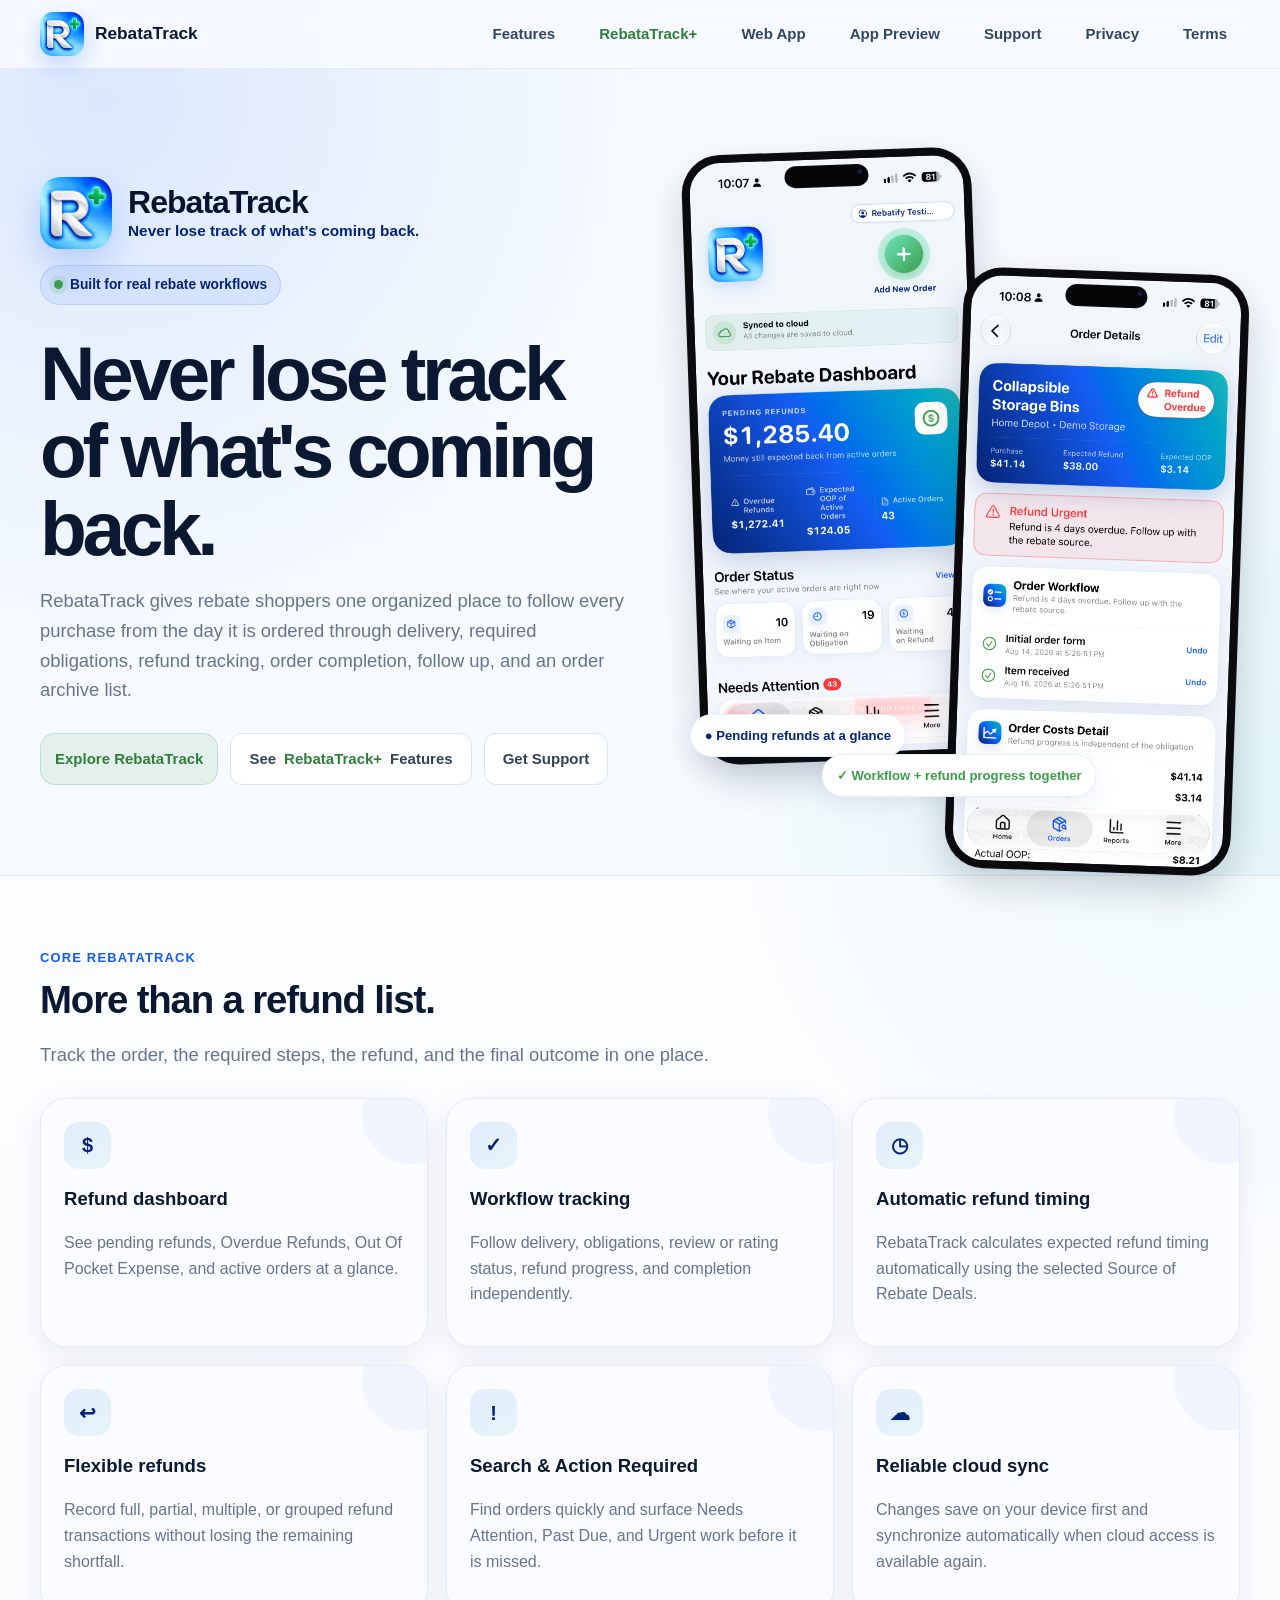
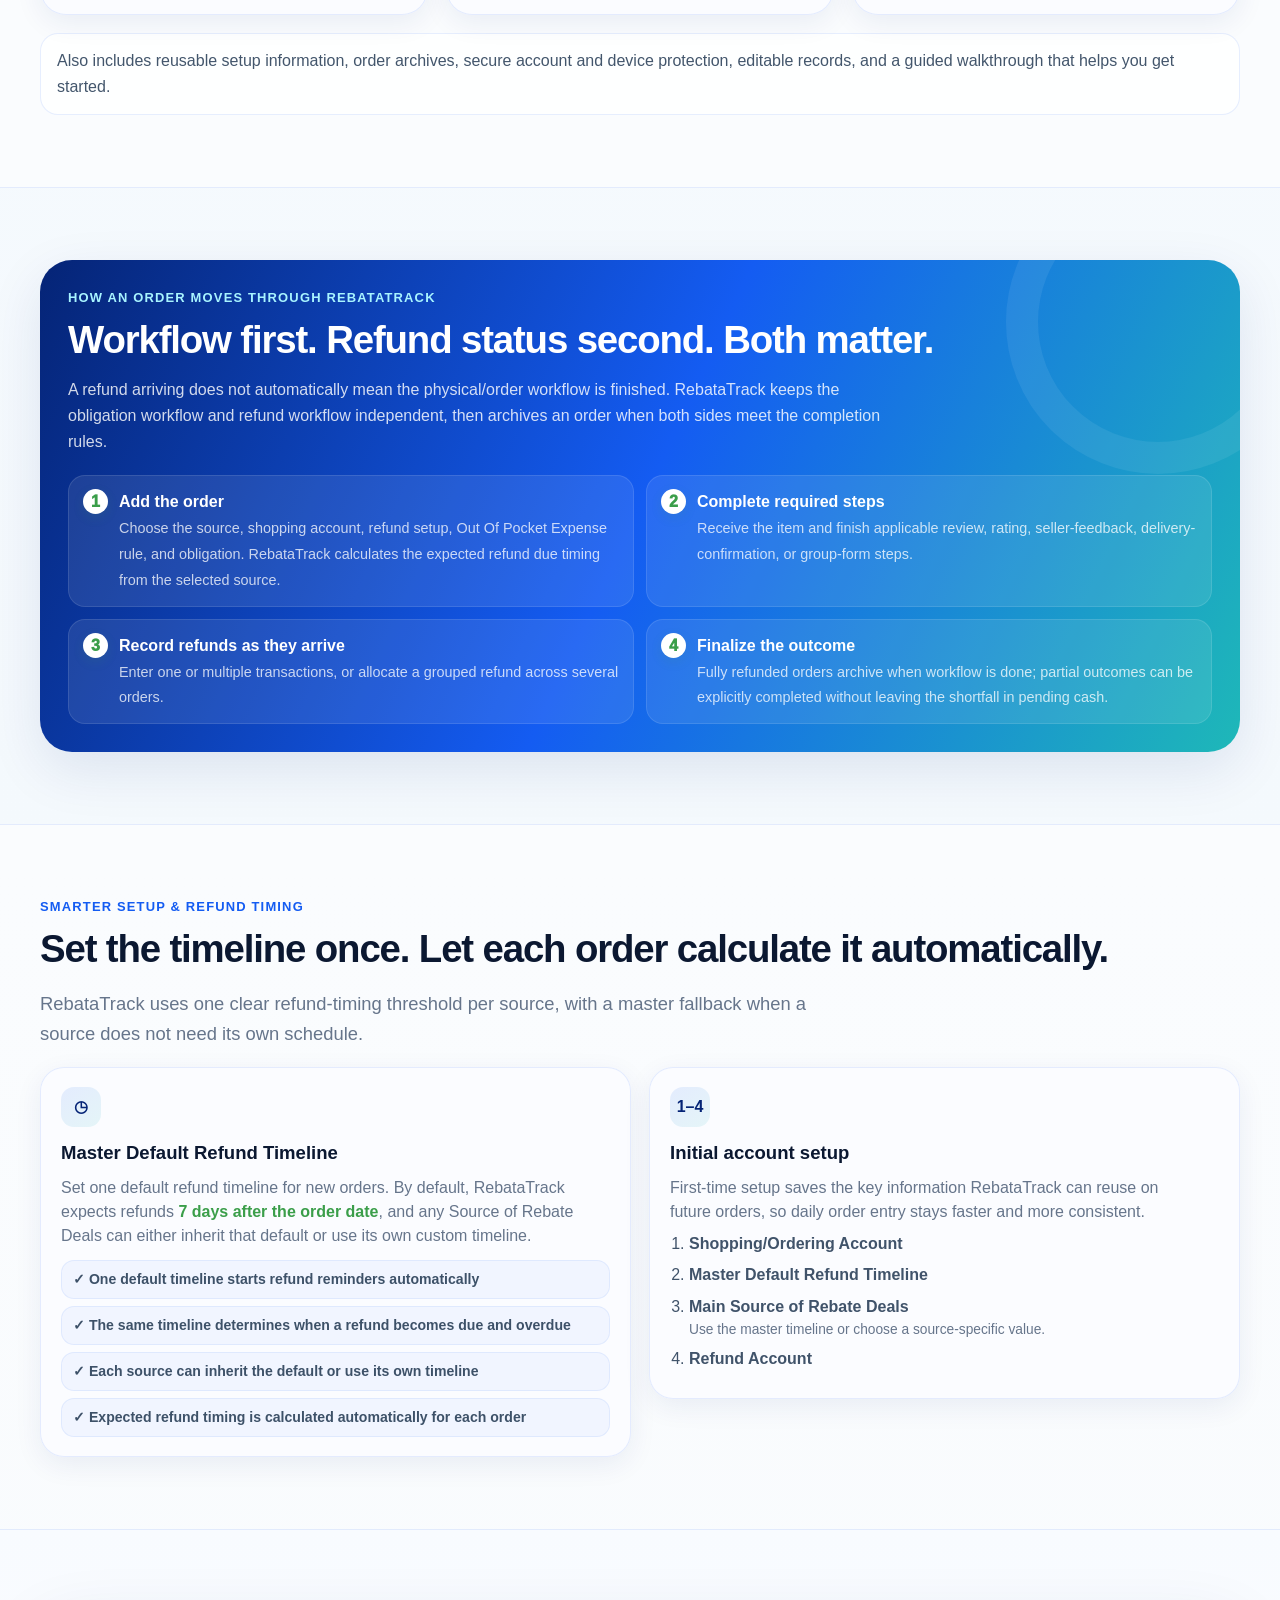
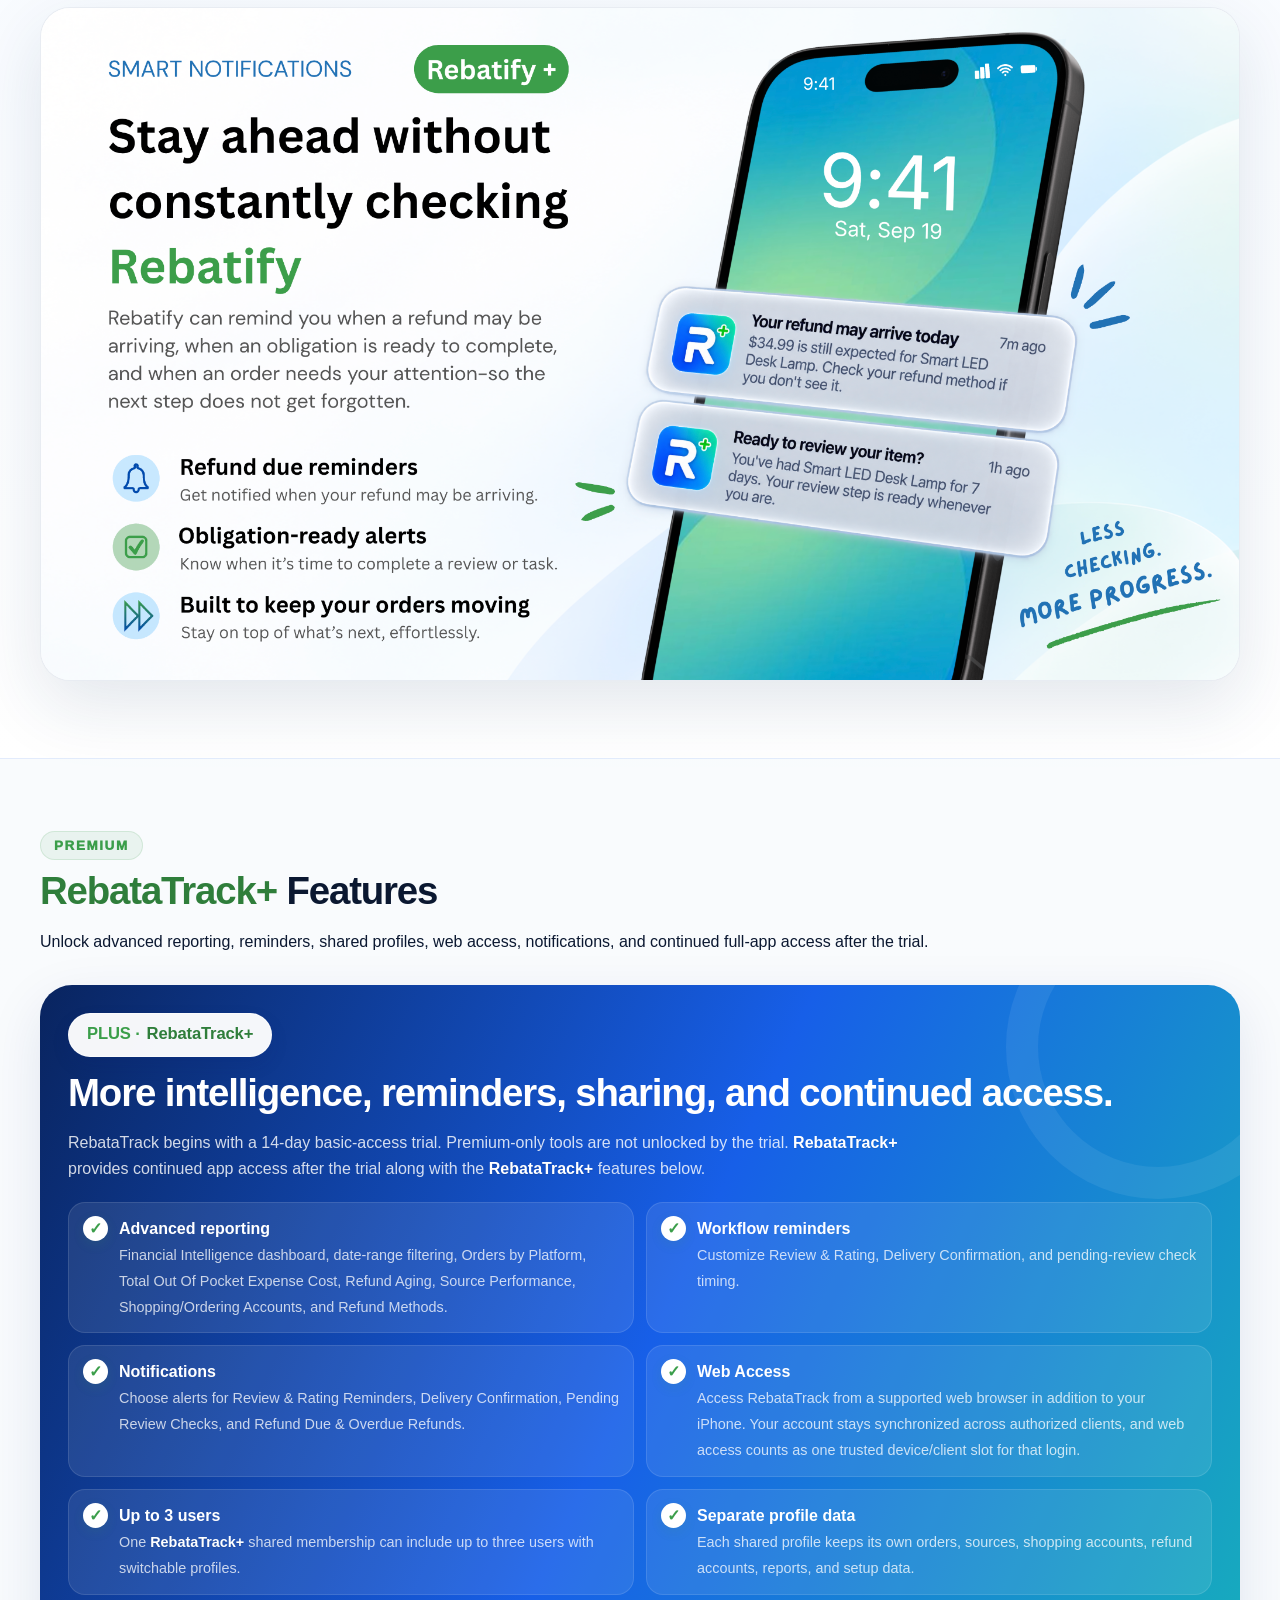
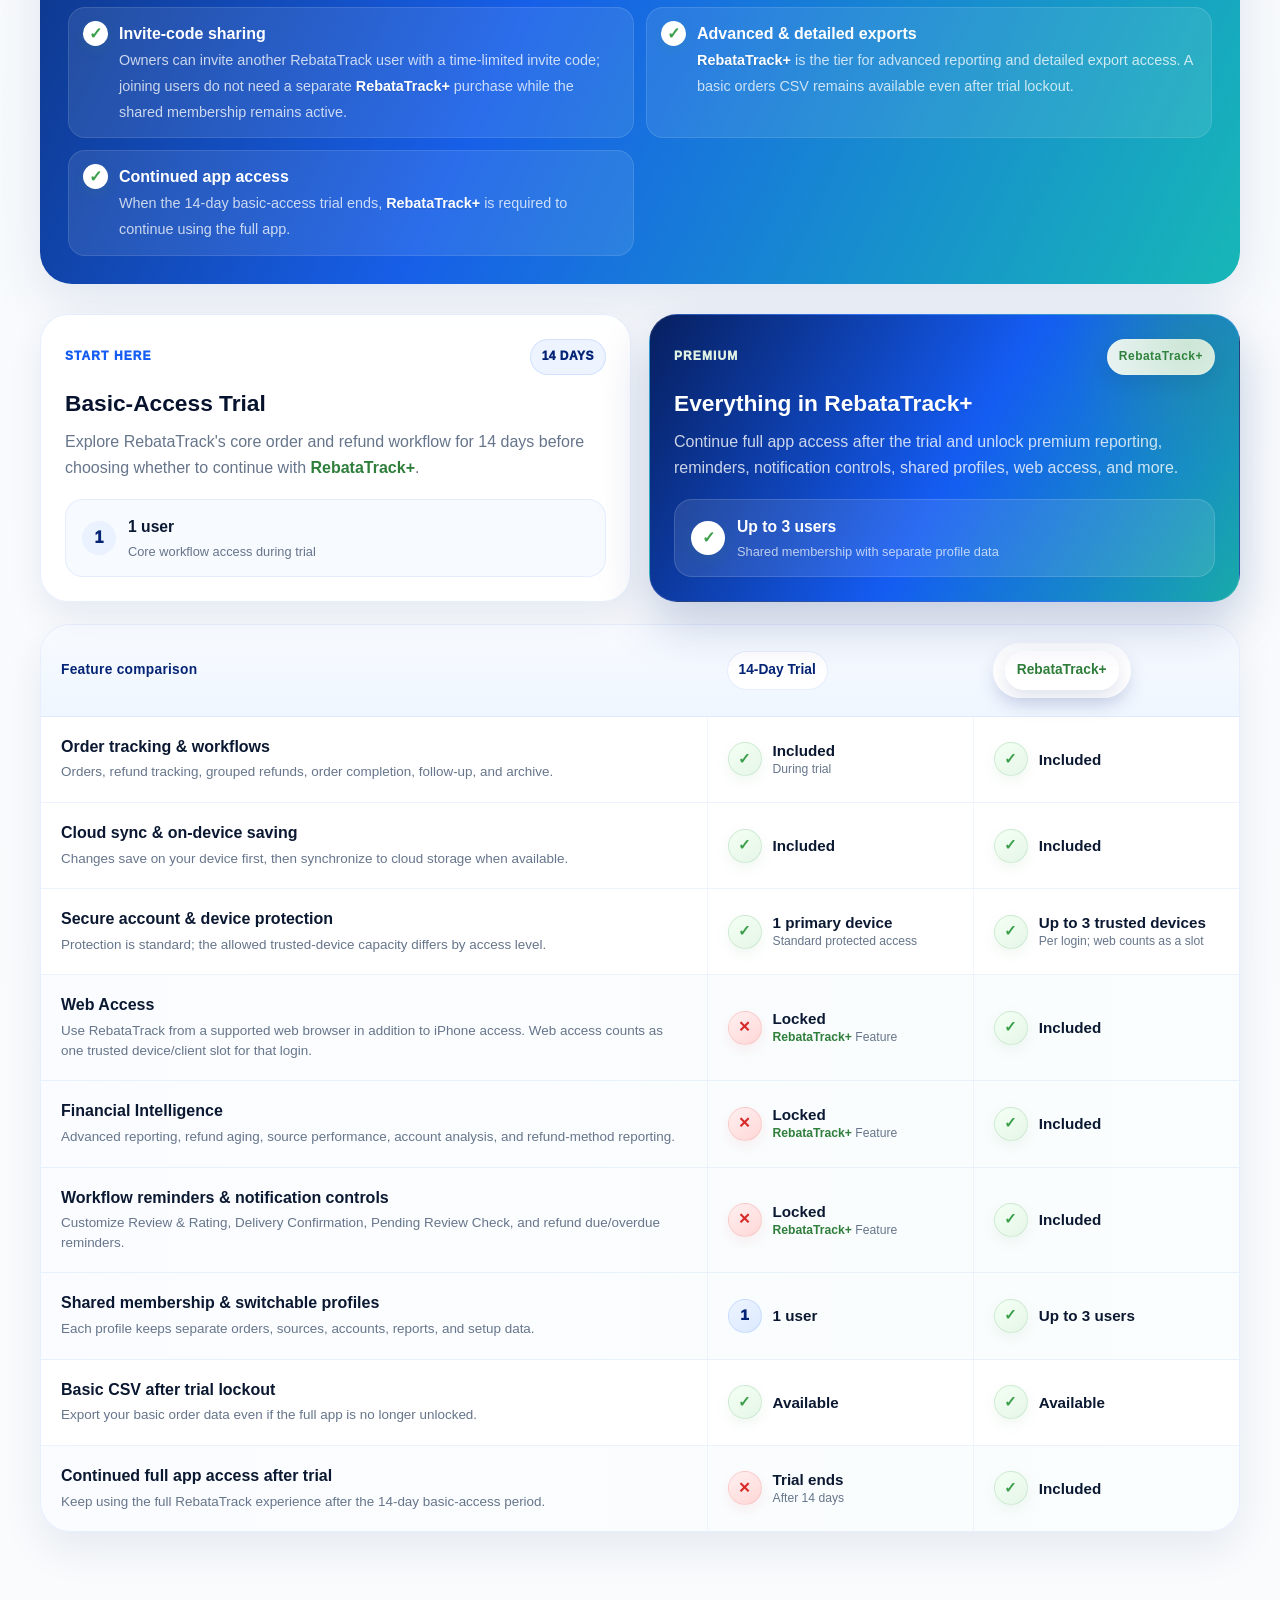
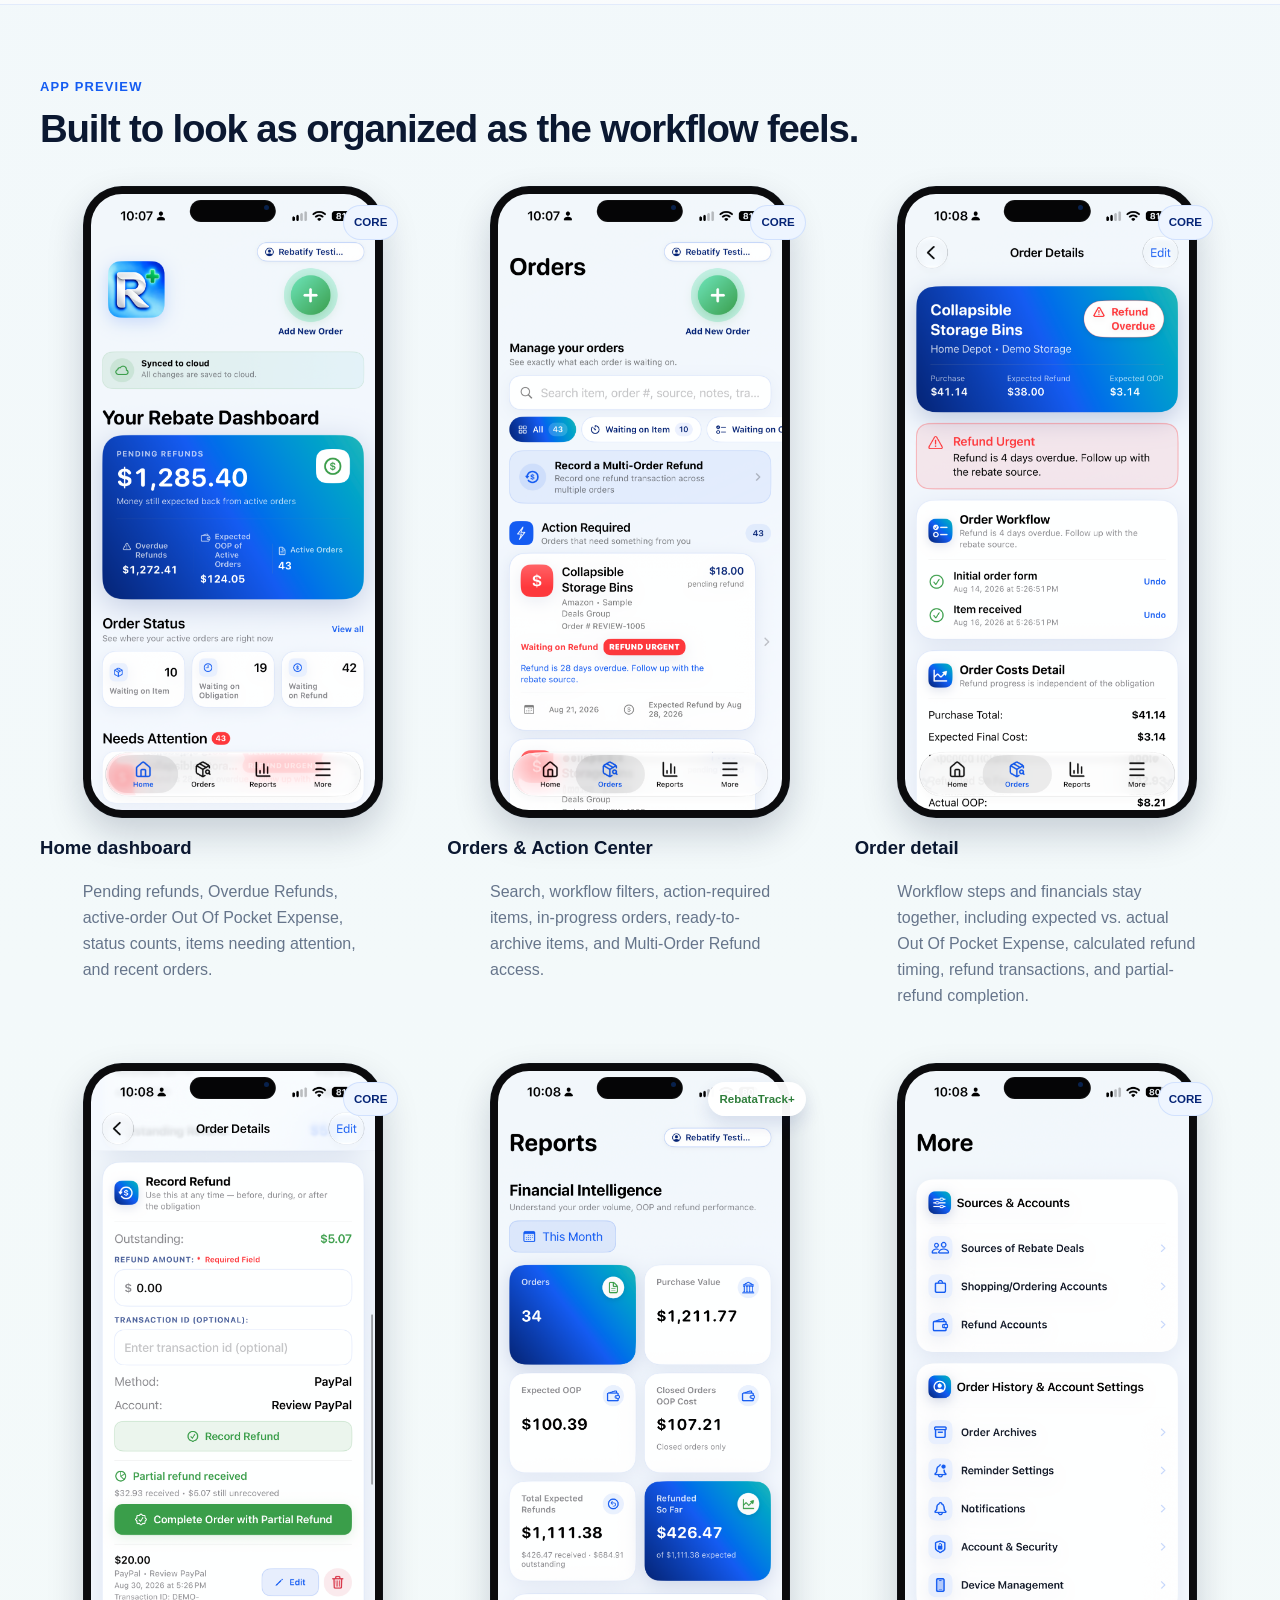
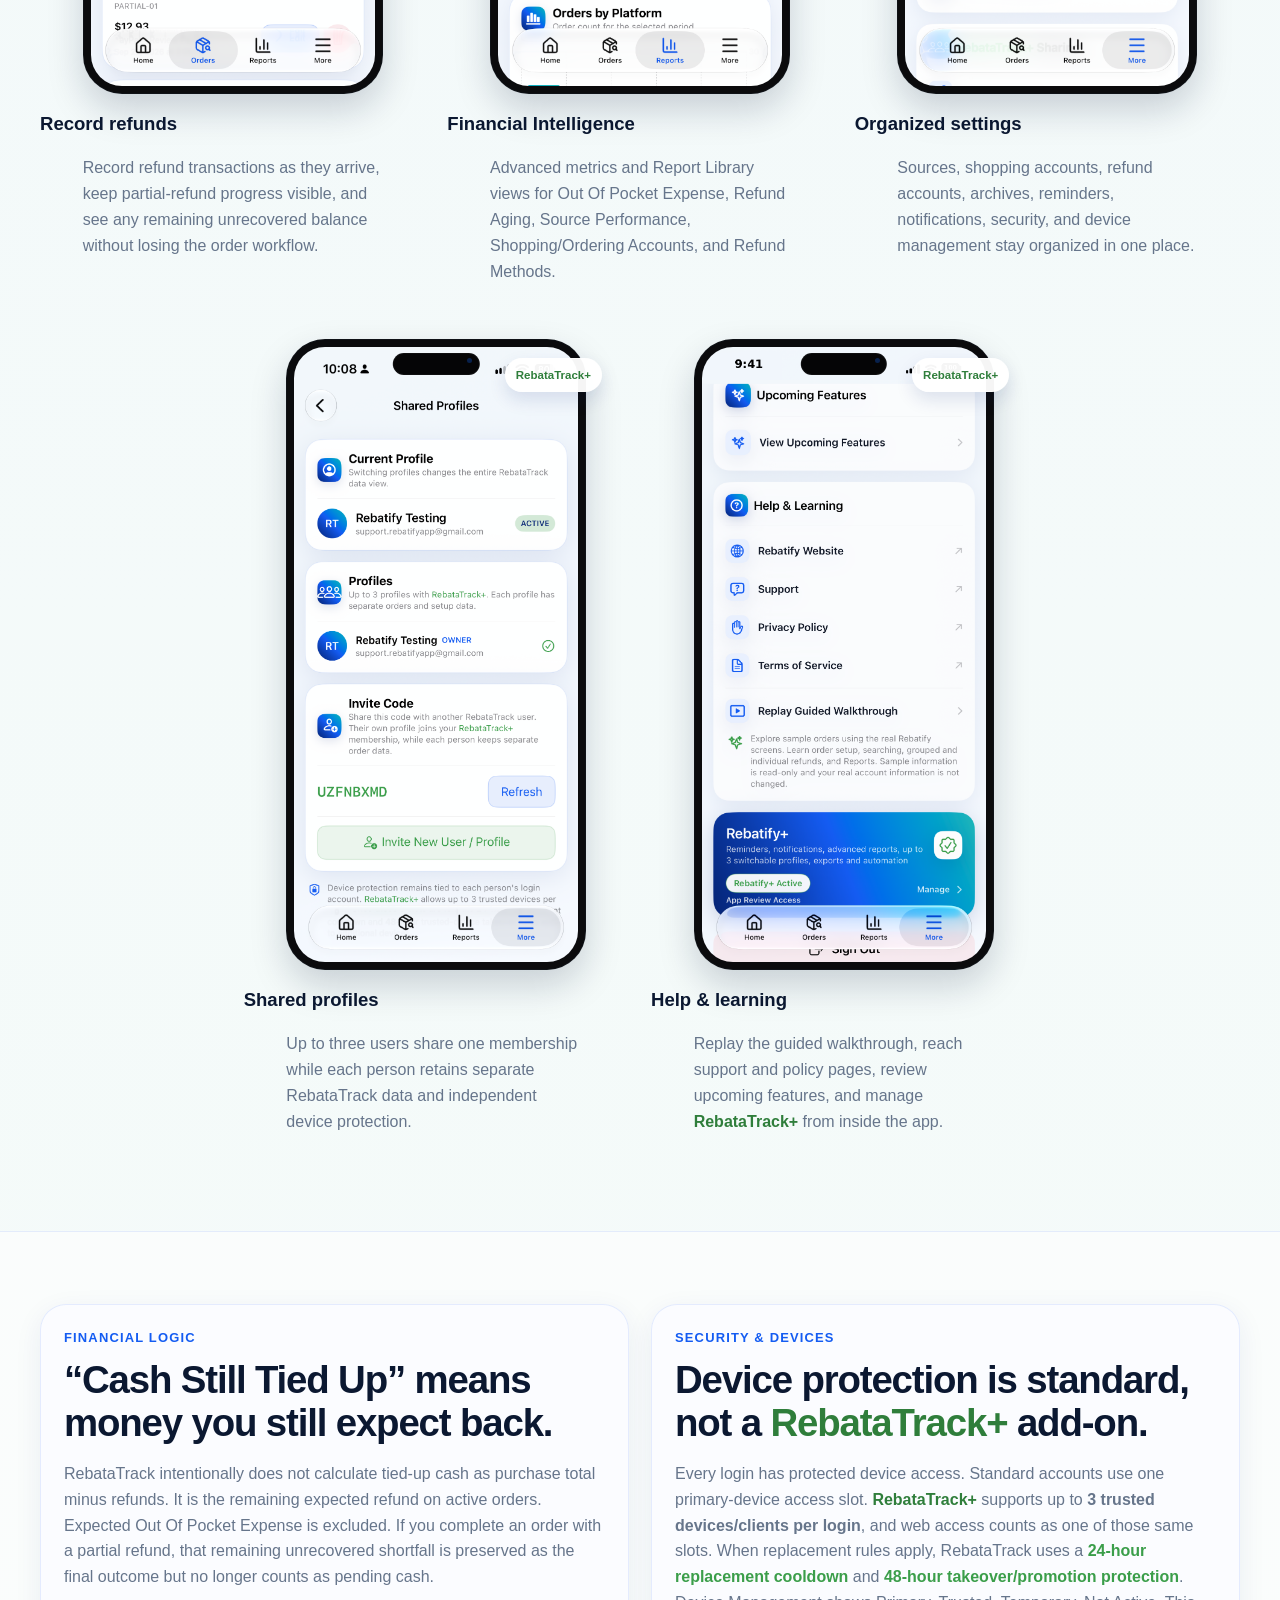
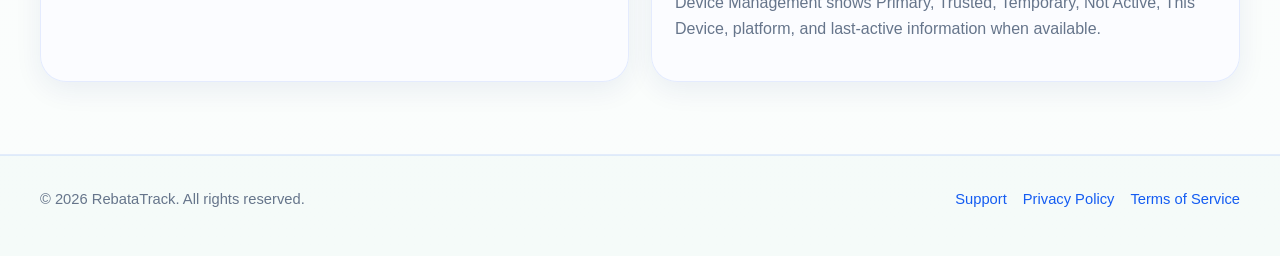
==== commit b5e6b51e: "Add files via upload" ====
--- a/index.html
+++ b/index.html
@@ -7,26 +7,26 @@
 <meta content="#145cf2" name="theme-color"/>
 <meta content="RebataTrack organizes rebate purchases from order through refund, with workflow tracking, grouped refunds, cloud sync, reporting, and RebataTrack+ premium tools." name="description"/>
 <title>RebataTrack — Never lose track of what's coming back.</title>
-<link href="app-icon.png?v=97" rel="icon"/><link href="apple-touch-icon.png?v=97" rel="apple-touch-icon"/><link href="favicon-32.png?v=97" rel="icon" sizes="32x32"/><link href="favicon-16.png?v=97" rel="icon" sizes="16x16"/>
+<link href="app-icon.png?v=115" rel="icon"/><link href="apple-touch-icon.png?v=97" rel="apple-touch-icon"/><link href="favicon-32.png?v=97" rel="icon" sizes="32x32"/><link href="favicon-16.png?v=97" rel="icon" sizes="16x16"/>
 <link href="styles.css?v=97" rel="stylesheet"/>
 </head>
 <body>
 <header><div class="wrap nav">
-<a class="brand" href="index.html"><img alt="RebataTrack app icon" src="app-icon.png?v=97"/><span>RebataTrack</span></a>
+<a class="brand" href="index.html"><img alt="RebataTrack app icon" src="app-icon.png?v=115"/><span>RebataTrack</span></a>
 <nav><a href="#features">Features</a><a href="#plus"><span class="rebatify-plus-text">RebataTrack+</span></a><a href="https://rebatifyapp.web.app/" title="Open the RebataTrack Web App">Web App</a><a href="#screens">App Preview</a><a href="support.html">Support</a><a href="privacy.html">Privacy</a><a href="terms.html">Terms</a></nav>
 </div></header>
 <main>
 <section class="hero"><div class="wrap hero-grid">
 <div>
-<div class="hero-brand"><img alt="RebataTrack app icon" src="app-icon.png?v=97"/><div class="hero-brand-copy"><div class="hero-brand-title">RebataTrack</div><div class="hero-brand-subtitle">Never lose track of what's coming back.</div></div></div>
+<div class="hero-brand"><img alt="RebataTrack app icon" src="app-icon.png?v=115"/><div class="hero-brand-copy"><div class="hero-brand-title">RebataTrack</div><div class="hero-brand-subtitle">Never lose track of what's coming back.</div></div></div>
 <span class="eyebrow"><span class="plus-dot"></span> Built for real rebate workflows</span>
 <h1>Never lose track of what's coming back.</h1>
 <p class="lead">RebataTrack gives rebate shoppers one organized place to follow every purchase from the day it is ordered through delivery, required obligations, refund tracking, order completion, follow up, and an order archive list.</p>
 <div class="cta-row"><a class="btn primary" href="#features">Explore RebataTrack</a><a class="btn plus plus-cta" href="#plus"><span>See</span><span class="rebatify-plus-text">RebataTrack+</span><span>Features</span></a><a class="btn" href="support.html">Get Support</a></div>
 </div>
 <div aria-label="RebataTrack app preview screens" class="bubble-stage">
-<div class="bubble one"><div class="phone-frame"><img alt="RebataTrack Home dashboard screenshot" src="home-preview.png?v=97"/></div></div>
-<div class="bubble two"><div class="phone-frame"><img alt="RebataTrack Order Detail screenshot" src="order-detail-preview.png?v=97"/></div></div>
+<div class="bubble one"><div class="phone-frame"><img alt="RebataTrack Home dashboard screenshot" src="home-preview.png?v=115"/></div></div>
+<div class="bubble two"><div class="phone-frame"><img alt="RebataTrack Order Detail screenshot" src="order-detail-preview.png?v=115"/></div></div>
 <div class="float-chip a">● Pending refunds at a glance</div>
 <div class="float-chip b">✓ Workflow + refund progress together</div>
 </div>
@@ -200,14 +200,14 @@
 <section class="section app-preview-section" id="screens"><div class="wrap">
 <div class="app-preview-heading"><div class="kicker">App preview</div><h2>Built to look as organized as the workflow feels.</h2></div>
 <div class="screenshot-grid">
-<article class="screen-card"><span class="tier-badge core">CORE</span><div class="phone-shot"><img alt="RebataTrack Home dashboard screenshot" src="home-preview.png?v=97"/></div><h3>Home dashboard</h3><p>Pending refunds, Overdue Refunds, active-order Out Of Pocket Expense, status counts, items needing attention, and recent orders.</p></article>
-<article class="screen-card"><span class="tier-badge core">CORE</span><div class="phone-shot"><img alt="RebataTrack Orders screenshot" src="orders-preview.png?v=97"/></div><h3>Orders &amp; Action Center</h3><p>Search, workflow filters, action-required items, in-progress orders, ready-to-archive items, and Group Refund access.</p></article>
-<article class="screen-card"><span class="tier-badge core">CORE</span><div class="phone-shot"><img alt="RebataTrack Order Detail screenshot" src="order-detail-preview.png?v=97"/></div><h3>Order detail</h3><p>Workflow steps and financials stay together, including expected vs. actual Out Of Pocket Expense, calculated refund timing, refund transactions, and partial-refund completion.</p></article>
-<article class="screen-card"><span class="tier-badge core">CORE</span><div class="phone-shot"><img alt="RebataTrack Record Refund screenshot" src="refund-preview.png?v=97"/></div><h3>Record refunds</h3><p>Record refund transactions as they arrive, keep partial-refund progress visible, and see any remaining unrecovered balance without losing the order workflow.</p></article>
-<article class="screen-card"><span class="tier-badge plus"><span class="rebatify-plus-text">RebataTrack+</span></span><div class="phone-shot"><img alt="RebataTrack Reports screenshot" src="reports-plus-preview.png?v=97"/></div><h3>Financial Intelligence</h3><p>Advanced metrics and Report Library views for Out Of Pocket Expense, Refund Aging, Source Performance, Shopping/Ordering Accounts, and Refund Methods.</p></article>
-<article class="screen-card"><span class="tier-badge core">CORE</span><div class="phone-shot"><img alt="RebataTrack More screen screenshot" src="more-preview.png?v=97"/></div><h3>Organized settings</h3><p>Sources, shopping accounts, refund accounts, archives, reminders, notifications, security, and device management stay organized in one place.</p></article>
-<article class="screen-card"><span class="tier-badge plus"><span class="rebatify-plus-text">RebataTrack+</span></span><div class="phone-shot"><img alt="RebataTrack Shared Profiles screenshot" src="sharing-plus-preview.png?v=97"/></div><h3>Shared profiles</h3><p>Up to three users share one membership while each person retains separate RebataTrack data and independent device protection.</p></article>
-<article class="screen-card"><span class="tier-badge plus"><span class="rebatify-plus-text">RebataTrack+</span></span><div class="phone-shot"><img alt="RebataTrack Help and Learning screen screenshot" src="help-learning-preview.png?v=97"/></div><h3>Help &amp; learning</h3><p>Replay the guided walkthrough, reach support and policy pages, review upcoming features, and manage <span class="rebatify-plus-text">RebataTrack+</span> from inside the app.</p></article>
+<article class="screen-card"><span class="tier-badge core">CORE</span><div class="phone-shot"><img alt="RebataTrack Home dashboard screenshot" src="home-preview.png?v=115"/></div><h3>Home dashboard</h3><p>Pending refunds, Overdue Refunds, active-order Out Of Pocket Expense, status counts, items needing attention, and recent orders.</p></article>
+<article class="screen-card"><span class="tier-badge core">CORE</span><div class="phone-shot"><img alt="RebataTrack Orders screenshot" src="orders-preview.png?v=115"/></div><h3>Orders &amp; Action Center</h3><p>Search, workflow filters, action-required items, in-progress orders, ready-to-archive items, and Multi-Order Refund access.</p></article>
+<article class="screen-card"><span class="tier-badge core">CORE</span><div class="phone-shot"><img alt="RebataTrack Order Detail screenshot" src="order-detail-preview.png?v=115"/></div><h3>Order detail</h3><p>Workflow steps and financials stay together, including expected vs. actual Out Of Pocket Expense, calculated refund timing, refund transactions, and partial-refund completion.</p></article>
+<article class="screen-card"><span class="tier-badge core">CORE</span><div class="phone-shot"><img alt="RebataTrack Record Refund screenshot" src="refund-preview.png?v=115"/></div><h3>Record refunds</h3><p>Record refund transactions as they arrive, keep partial-refund progress visible, and see any remaining unrecovered balance without losing the order workflow.</p></article>
+<article class="screen-card"><span class="tier-badge plus"><span class="rebatify-plus-text">RebataTrack+</span></span><div class="phone-shot"><img alt="RebataTrack Reports screenshot" src="reports-plus-preview.png?v=115"/></div><h3>Financial Intelligence</h3><p>Advanced metrics and Report Library views for Out Of Pocket Expense, Refund Aging, Source Performance, Shopping/Ordering Accounts, and Refund Methods.</p></article>
+<article class="screen-card"><span class="tier-badge core">CORE</span><div class="phone-shot"><img alt="RebataTrack More screen screenshot" src="more-preview.png?v=115"/></div><h3>Organized settings</h3><p>Sources, shopping accounts, refund accounts, archives, reminders, notifications, security, and device management stay organized in one place.</p></article>
+<article class="screen-card"><span class="tier-badge plus"><span class="rebatify-plus-text">RebataTrack+</span></span><div class="phone-shot"><img alt="RebataTrack Shared Profiles screenshot" src="sharing-plus-preview.png?v=115"/></div><h3>Shared profiles</h3><p>Up to three users share one membership while each person retains separate RebataTrack data and independent device protection.</p></article>
+<article class="screen-card"><span class="tier-badge plus"><span class="rebatify-plus-text">RebataTrack+</span></span><div class="phone-shot"><img alt="RebataTrack Help and Learning screen screenshot" src="help-learning-preview.png?v=115"/></div><h3>Help &amp; learning</h3><p>Replay the guided walkthrough, reach support and policy pages, review upcoming features, and manage <span class="rebatify-plus-text">RebataTrack+</span> from inside the app.</p></article>
 </div>
 </div></section>
 <section class="section alt"><div class="wrap grid2">
--- a/styles.css
+++ b/styles.css
@@ -540,7 +540,7 @@
 .portal-timeline-footnote{margin-top:14px;padding:14px 16px;border-radius:16px;background:#f7f9fc;border:1px solid var(--line);color:#60738a;font-size:.84rem;line-height:1.55}
 @media(max-width:620px){.portal-timeline-step{grid-template-columns:44px 1fr;padding:19px 17px}.portal-timeline-step-top{align-items:flex-start;flex-direction:column;gap:6px}.portal-timeline-marker span{width:31px;height:31px}.portal-timeline-step:not(:last-child) .portal-timeline-marker:after{left:15px;top:31px;bottom:-20px}}
 
-/* Build 40 - session-isolated Firebase authentication for Admin and Beta Portal tabs. */
+/* Build 40 - session-isolated Firebase authentication for Admin and Admin Portal tabs. */
 
 /* Build 42 — tester cleanup and duplicate-record deletion */
 .portal-auth-card h1{line-height:1.04}
@@ -567,7 +567,7 @@
 /* Build 47 - task removal controls */
 .admin-task-remove-button{color:#9d2f38!important;border-color:rgba(183,48,58,.22)!important;background:rgba(255,246,246,.95)!important}.admin-task-remove-button:hover{background:#fff0f0!important;border-color:rgba(183,48,58,.34)!important}
 
-/* Build 49 — Beta Portal session security and feedback form label */
+/* Build 49 — Admin Portal session security and feedback form label */
 .portal-auth-security-note{margin:-8px 0 18px;color:#7b8ca2;font-size:.84rem;line-height:1.5}
 .portal-feedback-form-kicker{margin:28px 0 12px;color:var(--green);font-size:clamp(1.65rem,3vw,2.15rem);font-weight:900;letter-spacing:-.035em;text-transform:none;line-height:1.12}
 
@@ -610,7 +610,7 @@
   box-shadow:0 8px 20px rgba(59,158,74,.10),inset 0 1px 0 rgba(255,255,255,.9);
 }
 
-/* Premium form surface used consistently across Admin + Beta Portal. */
+/* Premium form surface used consistently across Admin + Admin Portal. */
 .beta-field input:not([type="checkbox"]):not([type="radio"]),
 .beta-field select,
 .beta-field textarea,
@@ -1040,7 +1040,7 @@
   .portal-feedback-history-top{flex-direction:column}
 }
 
-/* ===== RebataTrack Beta Portal refinements — Website Build 74 ===== */
+/* ===== RebataTrack Admin Portal refinements — Website Build 74 ===== */
 .portal-settings-link{display:inline-flex;align-items:center;justify-content:center;min-height:42px;padding:0 16px;border:1px solid rgba(20,92,242,.16);border-radius:14px;background:#fff;color:#0c2b69;text-decoration:none;font-weight:850;font-size:.82rem;box-shadow:0 7px 20px rgba(20,92,242,.06)}
 .portal-nav{gap:12px}.portal-nav .portal-settings-link{margin-left:auto}.portal-nav .portal-logout{margin-left:0}
 .portal-mobile-nav{display:none;background:rgba(247,251,255,.97);border-bottom:1px solid rgba(20,92,242,.1);backdrop-filter:blur(14px);position:sticky;top:0;z-index:90}
@@ -1848,7 +1848,7 @@
 }
 
 
-/* ===== Website Build 75: universal Beta Portal navigation + in-place email changes ===== */
+/* ===== Website Build 75: universal Admin Portal navigation + in-place email changes ===== */
 .portal-mobile-nav{display:block!important;position:sticky;top:67px;z-index:58;background:rgba(247,251,255,.97);border-bottom:1px solid rgba(20,92,242,.10);backdrop-filter:blur(14px)}
 .portal-mobile-nav-scroll{display:flex;justify-content:center;gap:9px;overflow-x:auto;scrollbar-width:none;padding-top:9px;padding-bottom:9px}
 .portal-mobile-nav-scroll::-webkit-scrollbar{display:none}
@@ -1874,7 +1874,7 @@
 .admin-support-identity-action{display:flex;align-items:center;gap:12px;flex-wrap:wrap;padding:12px 14px;border-radius:14px;background:#f7f9fc;border:1px solid #dfe8f3}.admin-support-identity-action span{color:#6c7f95;font-size:.72rem;line-height:1.45;font-weight:700}
 .admin-confirm-backdrop{z-index:420}
 
-/* Website Build 85: keep Beta Portal section headings clear of sticky navigation. */
+/* Website Build 85: keep Admin Portal section headings clear of sticky navigation. */
 #program-timeline,
 #submit-feedback,
 #feedback-history,
